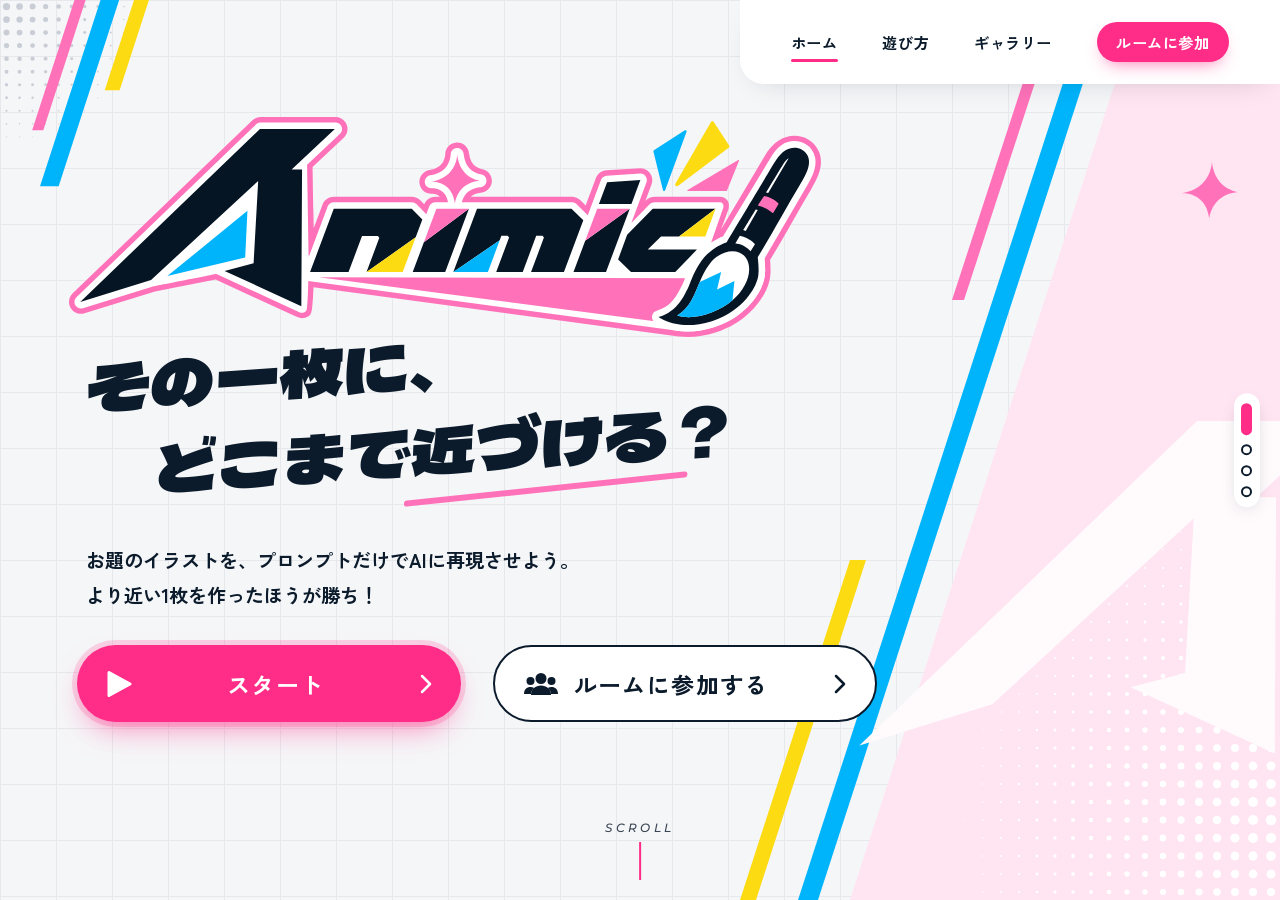
==== index.html @ dbb90fd3 "Update login and room copy" ====
<!doctype html>
<html lang="ja">
  <head>
    <meta charset="utf-8" />
    <meta name="viewport" content="width=device-width, initial-scale=1" />
    <link rel="icon" type="image/svg+xml" href="animic-favicon.svg" />
    <title>Animic</title>
    <link rel="preconnect" href="https://fonts.googleapis.com" />
    <link rel="preconnect" href="https://fonts.gstatic.com" crossorigin />
    <link
      rel="stylesheet"
      href="https://fonts.googleapis.com/css2?family=Dela+Gothic+One&family=Zen+Maru+Gothic:wght@500;700;900&family=Zen+Kaku+Gothic+New:wght@500;700&family=Montserrat:ital,wght@1,500&family=JetBrains+Mono:wght@700&display=swap"
    />
    <link rel="stylesheet" href="transition.css" />
    <style>
      :root {
        --ground: #f5f6f8;
        --grid: #e6e8ec;
        --ink: #0b1b2b;
        --muted: #3b4654;
        --pink: #ff2d87;
        --pink-soft: #ff72b9;
        --cyan: #00b4fc;
        --yellow: #fddb13;
        --display: "Dela Gothic One", "Zen Maru Gothic", "Hiragino Sans", sans-serif;
        --round: "Zen Maru Gothic", "Hiragino Maru Gothic ProN", "Yu Gothic", sans-serif;
        --body: "Zen Kaku Gothic New", "Hiragino Sans", "Yu Gothic", system-ui, sans-serif;
        --latin: "Montserrat", "Helvetica Neue", Arial, sans-serif;
        /* 「遊び方」の白い帯の斜めの高さ。ヒーローの背景の帯もここまで伸ばす */
        --slant: clamp(2.5rem, 7vw, 6rem);
      }

      * {
        box-sizing: border-box;
      }

      body {
        margin: 0;
        overflow-x: hidden;
        color: var(--ink);
        font-family: var(--body);
        background-color: var(--ground);
        background-image:
          linear-gradient(var(--grid) 1px, transparent 1px),
          linear-gradient(90deg, var(--grid) 1px, transparent 1px);
        background-size: 56px 56px;
      }

      /* ---------- nav ---------- */
      .nav {
        position: fixed;
        top: 0;
        right: 0;
        z-index: 10;
        display: flex;
        align-items: center;
        gap: clamp(1rem, 3.5vw, 3.5rem);
        padding: 1.4rem clamp(1.25rem, 4vw, 4.5rem);
        background: #fff;
        border-bottom-left-radius: 1.5rem;
        box-shadow: 0 10px 30px -18px rgb(11 27 43 / 0.25);
      }

      .nav a {
        position: relative;
        padding-block: 0.5rem;
        color: var(--ink);
        font-weight: 700;
        font-size: 0.95rem;
        letter-spacing: 0.04em;
        text-decoration: none;
        white-space: nowrap;
        transition: color 0.3s;
      }

      .nav a:not(.nav-cta):not([aria-current]):hover {
        color: var(--pink);
      }

      /* 表示中の画面を示す下線。画面の切り替えに合わせて横へ移動する */
      .nav-indicator {
        position: absolute;
        left: 0;
        top: 0;
        width: 0;
        height: 3px;
        border-radius: 3px;
        background: var(--pink);
        pointer-events: none;
        transition:
          left 0.5s cubic-bezier(0.65, 0, 0.35, 1),
          width 0.5s cubic-bezier(0.65, 0, 0.35, 1),
          top 0.5s cubic-bezier(0.65, 0, 0.35, 1),
          opacity 0.3s;
      }

      /* JavaScriptが動かない場合は、下線を各リンクに直接付ける（スクロール版は下線を動かす） */
      html:not(.is-paged):not(.is-scroll) .nav-indicator {
        display: none;
      }

      html:not(.is-paged):not(.is-scroll) .nav a[aria-current="page"]::after {
        content: "";
        position: absolute;
        inset: auto 0 0;
        height: 3px;
        border-radius: 3px;
        background: var(--pink);
      }

      /* 左上のロゴ: ホーム以外の画面で表示し、ナビの「ホーム」と同じくホームへ戻る */
      .corner-logo {
        position: fixed;
        z-index: 10;
        top: 1.1rem;
        left: clamp(1.25rem, 4vw, 3rem);
        display: block;
        opacity: 0;
        visibility: hidden;
        transform: translateY(-1rem) rotate(-4deg);
        transition:
          opacity 0.4s ease,
          transform 0.5s cubic-bezier(0.3, 1.6, 0.5, 1),
          visibility 0s linear 0.5s;
      }

      .corner-logo img {
        display: block;
        width: clamp(8rem, 12vw, 11rem);
        height: auto;
      }

      .corner-logo.is-shown {
        opacity: 1;
        visibility: visible;
        transform: none;
        transition:
          opacity 0.4s ease 0.1s,
          transform 0.5s cubic-bezier(0.3, 1.6, 0.5, 1) 0.1s;
      }

      .corner-logo:hover img {
        transform: rotate(-3deg) scale(1.04);
      }

      .corner-logo img {
        transition: transform 0.2s;
      }

      .corner-logo:focus-visible {
        outline: 3px solid var(--cyan);
        outline-offset: 4px;
        border-radius: 0.5rem;
      }

      /* ナビの中で目立たせる「ルームに参加」 */
      .nav .nav-cta {
        padding: 0.55rem 1.2rem;
        border-radius: 999px;
        background: var(--pink);
        color: #fff;
        box-shadow: 0 8px 18px -8px rgb(255 45 135 / 0.7);
        transition: transform 0.15s;
      }

      .nav .nav-cta:hover {
        transform: translateY(-2px);
      }

      /* 右端の現在位置 */
      .pager {
        position: fixed;
        z-index: 10;
        top: 50%;
        right: clamp(0.75rem, 1.6vw, 1.5rem);
        display: grid;
        gap: 0.6rem;
        margin: 0;
        padding: 0.6rem 0.45rem;
        list-style: none;
        border-radius: 999px;
        background: #fff;
        box-shadow: 0 6px 18px -8px rgb(11 27 43 / 0.35);
        translate: 0 -50%;
      }

      html:not(.is-paged):not(.is-scroll) .pager {
        display: none;
      }

      .pager button {
        display: block;
        width: 0.7rem;
        height: 0.7rem;
        padding: 0;
        border: 2px solid var(--ink);
        border-radius: 999px;
        background: #fff;
        cursor: pointer;
        transition:
          height 0.4s cubic-bezier(0.65, 0, 0.35, 1),
          background 0.3s,
          border-color 0.3s;
      }

      .pager button[aria-current="true"] {
        height: 2rem;
        border-color: var(--pink);
        background: var(--pink);
      }

      .pager button:focus-visible,
      .scroll-hint:focus-visible {
        outline: 3px solid var(--cyan);
        outline-offset: 3px;
      }

      /* ---------- hero ---------- */
      .hero {
        position: relative;
        min-height: 100vh;
        min-height: 100svh;
        padding: clamp(5.5rem, 13vh, 9rem) clamp(1.25rem, 6vw, 6.5rem) clamp(4rem, 10vh, 5.5rem);
        /* 背景の帯は下の「遊び方」の白い斜めの帯まで伸ばすため、横だけ切る */
        overflow-x: clip;
      }

      .copy {
        position: relative;
        z-index: 1;
        max-width: 60rem;
      }

      .logo-heading {
        margin: 0;
        line-height: 0;
      }

      .logo {
        display: block;
        /* 画面の高さに収まるよう、低い画面では小さくする */
        width: min(100%, 47rem, 90vh);
        width: min(100%, 47rem, 90svh);
        height: auto;
        margin-left: -0.5rem;
      }

      .title {
        margin: 0.4rem 0 0 clamp(0rem, 1vw, 0.5rem);
        font-family: var(--display);
        font-weight: 400;
        font-size: clamp(1.9rem, min(5vw, 7.5vh), 4rem);
        line-height: 1.35;
        letter-spacing: 0.01em;
        transform: rotate(-4deg) skewX(-6deg);
        transform-origin: left center;
      }

      .title span {
        display: block;
      }

      .title span + span {
        padding-left: 1.1em;
      }

      .title em {
        position: relative;
        font-style: normal;
        white-space: nowrap;
      }

      .title em::after {
        content: "";
        position: absolute;
        left: -0.1em;
        right: -0.3em;
        bottom: -0.08em;
        height: 0.09em;
        border-radius: 1em;
        background: var(--pink-soft);
        transform: rotate(-2deg);
      }

      .lead {
        max-width: 30em;
        margin: clamp(1rem, 3vh, 1.8rem) 0 0 0.6rem;
        font-size: clamp(1rem, 1.5vw, 1.2rem);
        font-weight: 700;
        line-height: 1.85;
        color: var(--ink);
      }

      /* 文節の途中で折り返さない */
      .lead span {
        display: inline-block;
      }

      .actions {
        display: flex;
        flex-wrap: wrap;
        gap: clamp(1rem, 2.5vw, 2rem);
        margin: clamp(1.2rem, 3.5vh, 2.2rem) 0 0;
      }

      .btn {
        display: inline-flex;
        align-items: center;
        gap: 1rem;
        min-width: min(100%, 24rem);
        padding: 1.2rem 1.8rem;
        border-radius: 999px;
        font-family: var(--body);
        font-size: clamp(1.1rem, 1.8vw, 1.45rem);
        font-weight: 700;
        letter-spacing: 0.06em;
        cursor: pointer;
        transition: transform 0.15s;
      }

      .btn .label {
        flex: 1;
        text-align: left;
      }

      .btn svg {
        flex: none;
      }

      .btn-start {
        border: 0;
        color: #fff;
        background: var(--pink);
        box-shadow:
          0 0 0 5px rgb(255 45 135 / 0.18),
          0 14px 30px -10px rgb(255 45 135 / 0.6);
      }

      .btn-start .label {
        text-align: center;
      }

      .btn-lobby {
        border: 2.5px solid var(--ink);
        color: var(--ink);
        background: #fff;
      }

      .btn:hover {
        transform: translateY(-2px);
      }

      .btn:active {
        transform: translateY(1px);
      }

      .btn:focus-visible,
      .nav a:focus-visible {
        outline: 3px solid var(--cyan);
        outline-offset: 4px;
      }

      .deco {
        position: absolute;
        inset: 0 0 calc(-1 * var(--slant));
        width: 100%;
        height: calc(100% + var(--slant));
        pointer-events: none;
      }

      html.is-paged .hero .deco {
        inset: 0;
        height: 100%;
      }

      .deco-corner {
        position: absolute;
        top: 0;
        left: 0;
        width: clamp(8rem, 16vw, 15rem);
        height: auto;
        pointer-events: none;
      }


      [hidden] {
        display: none !important;
      }

      /* ---------- 画面の切り替え ----------
         ホイール・スワイプ・キーで1画面ずつ切り替え、ページ自体はスクロールしない。
         JavaScriptが動く場合だけ html に is-paged を付ける */
      html.is-paged,
      html.is-paged body {
        height: 100%;
        overflow: hidden;
        overscroll-behavior: none;
      }

      html.is-paged .screen {
        position: fixed;
        inset: 0;
        overflow-x: hidden;
        overflow-y: auto;
        visibility: hidden;
        opacity: 0;
        transition:
          opacity 0.6s ease,
          visibility 0s linear 0.6s;
      }

      html.is-paged .screen.is-active {
        z-index: 1;
        visibility: visible;
        opacity: 1;
        transition: opacity 0.6s ease;
      }

      /* 画面の中身は、進む方向から順に入ってくる */
      html:is(.is-paged, .is-scroll) .screen [data-reveal] {
        opacity: 0;
        transform: translateY(var(--from, 2rem));
      }

      html.is-paged.is-back .screen [data-reveal] {
        --from: -2rem;
      }

      html:is(.is-paged, .is-scroll) .screen.is-active [data-reveal] {
        opacity: 1;
        transform: none;
        transition:
          opacity 0.5s ease,
          transform 0.7s cubic-bezier(0.2, 0.9, 0.3, 1);
        transition-delay: calc(0.15s + var(--r, 0) * 0.08s);
      }

      .screen {
        position: relative;
        min-height: 100vh;
        min-height: 100svh;
      }

      /* スクロールロックなし版（index.html?scroll）: 全セクションを縦に並べて普通にスクロールする。
         ホーム以外は中身の高さに合わせ、遊び方はカルーセルのまま使う */
      html.is-scroll {
        scroll-behavior: smooth;
      }

      html.is-scroll .screen:not(.hero) {
        min-height: auto;
      }

      html.is-scroll .screen:not(.hero, .how) {
        padding-top: clamp(5rem, 10vh, 7rem);
      }

      html.is-scroll .steps {
        height: min(30rem, 62vh);
      }

      @media (max-width: 900px) {
        html.is-scroll .steps {
          height: min(27rem, 60svh);
        }
      }

      /* 画面の下に出す「スクロールで次へ」 */
      .scroll-hint {
        position: absolute;
        z-index: 1;
        left: 50%;
        bottom: 1.25rem;
        display: grid;
        justify-items: center;
        gap: 0.4rem;
        margin: 0;
        padding: 0;
        border: 0;
        background: none;
        font-family: var(--latin);
        font-style: italic;
        font-weight: 500;
        font-size: 0.72rem;
        letter-spacing: 0.3em;
        color: var(--muted);
        cursor: pointer;
        translate: -50% 0;
      }

      .scroll-hint::after {
        content: "";
        width: 2px;
        height: 2.4rem;
        background: linear-gradient(var(--pink) 50%, #dfe2e7 50%) 0 0 / 100% 200%;
        animation: hint-line 1.6s ease-in-out infinite;
      }

      html:not(.is-paged):not(.is-scroll) .scroll-hint {
        display: none;
      }

      @keyframes hint-line {
        from {
          background-position: 0 100%;
        }
        to {
          background-position: 0 -100%;
        }
      }

      .section-head {
        display: grid;
        gap: 0.4rem;
      }

      .section-head .eyebrow {
        margin: 0;
        font-family: var(--latin);
        font-style: italic;
        font-weight: 500;
        font-size: 0.8rem;
        letter-spacing: 0.28em;
        color: var(--pink);
      }

      .section-head h2 {
        margin: 0;
        font-family: var(--display);
        font-weight: 400;
        font-size: clamp(2rem, 4.2vw, 3rem);
        line-height: 1.3;
      }

      .section-head p {
        margin: 0.3rem 0 0;
        color: var(--muted);
        font-size: clamp(0.92rem, 1.3vw, 1.05rem);
        line-height: 1.8;
      }

      /* ---------- 遊び方 ----------
         中央のカードを大きく見せ、前後のカードを左右に少しのぞかせる。
         カードは左右のボタン・ドット・左右キー・横スワイプで切り替える */
      .how {
        --card-w: min(58rem, 62vw);
        isolation: isolate;
        display: grid;
        grid-template-rows: auto minmax(0, 1fr);
        gap: clamp(1rem, 3vh, 2rem);
        padding: clamp(6.5rem, 15vh, 8.5rem) 0 clamp(2.5rem, 7vh, 4.5rem);
        overflow: hidden;
      }

      /* 斜めに切った白い帯 */
      .how::before {
        content: "";
        position: absolute;
        inset: 0;
        z-index: -1;
        background: #fff;
        clip-path: polygon(0 var(--slant), 100% 0, 100% calc(100% - var(--slant)), 0 100%);
      }

      .how .section-head {
        padding-inline: clamp(1.25rem, 6vw, 6.5rem);
      }

      .carousel {
        position: relative;
        display: grid;
        grid-template-rows: minmax(0, 1fr) auto;
        justify-items: center;
        gap: clamp(1rem, 3vh, 1.75rem);
        min-height: 0;
      }

      .steps {
        position: relative;
        width: var(--card-w);
        height: 100%;
        max-height: 30rem;
        min-height: 16rem;
        margin: 0;
        padding: 0;
        list-style: none;
      }

      /* 位置（--o）・大きさ（--s）・不透明度（--a）はスクリプトで決める */
      .step {
        position: absolute;
        inset: 0;
        display: grid;
        grid-template-columns: minmax(0, 1.15fr) minmax(0, 0.85fr);
        overflow: hidden;
        background: #fff;
        border: 2.5px solid var(--ink);
        border-radius: 2rem;
        box-shadow: 0 8px 0 var(--ink);
        opacity: var(--a, 1);
        transform: translateX(calc(var(--o, 0) * (100% + clamp(1.5rem, 4vw, 3.5rem)))) scale(var(--s, 1));
        transition:
          transform 0.7s cubic-bezier(0.2, 0.9, 0.3, 1),
          opacity 0.5s ease;
      }

      .step:not(.is-active) {
        cursor: pointer;
      }

      .step-body {
        display: grid;
        align-content: center;
        gap: clamp(0.5rem, 1.8vh, 1rem);
        padding: clamp(1.5rem, 4vw, 3.25rem);
      }

      .step-num {
        font-family: var(--display);
        font-size: clamp(3rem, min(8vw, 11vh), 6rem);
        line-height: 0.9;
        color: var(--pink);
      }

      .step-num small {
        margin-left: 0.4rem;
        font-size: 0.3em;
        color: #9aa3ae;
      }

      .step h3 {
        margin: 0;
        font-family: var(--round);
        font-weight: 900;
        font-size: clamp(1.5rem, min(3.2vw, 5vh), 2.5rem);
        line-height: 1.3;
      }

      .step p {
        max-width: 30em;
        margin: 0;
        color: var(--muted);
        font-size: clamp(0.92rem, 1.25vw, 1.08rem);
        line-height: 1.85;
      }

      .step-visual {
        position: relative;
        display: grid;
        place-items: center;
        border-left: 2.5px solid var(--ink);
        background:
          repeating-linear-gradient(-18deg, transparent 0 22px, rgb(255 255 255 / 0.55) 22px 26px),
          var(--tint);
        color: var(--ink);
      }

      .step-visual svg {
        width: clamp(4.5rem, min(12vw, 16vh), 9rem);
        height: auto;
        padding: clamp(1.1rem, 2.6vw, 2rem);
        border: 2.5px solid var(--ink);
        border-radius: 2rem;
        background: #fff;
        box-shadow: 0 8px 0 var(--ink);
        rotate: -6deg;
        box-sizing: content-box;
      }

      /* 左右のボタンとドット */
      .carousel-controls {
        display: flex;
        align-items: center;
        gap: 1.25rem;
      }

      .carousel-arrow {
        display: grid;
        place-items: center;
        width: 3.2rem;
        height: 3.2rem;
        padding: 0;
        border: 2.5px solid var(--ink);
        border-radius: 50%;
        background: #fff;
        color: var(--ink);
        box-shadow: 0 5px 0 var(--ink);
        cursor: pointer;
        transition:
          transform 0.15s,
          box-shadow 0.15s,
          background 0.2s,
          color 0.2s;
      }

      .carousel-arrow:hover {
        background: var(--pink);
        color: #fff;
      }

      .carousel-arrow:active {
        transform: translateY(4px);
        box-shadow: 0 1px 0 var(--ink);
      }

      .carousel-dots {
        display: flex;
        gap: 0.6rem;
        margin: 0;
        padding: 0;
        list-style: none;
      }

      .carousel-dots button {
        display: block;
        width: 0.75rem;
        height: 0.75rem;
        padding: 0;
        border: 2px solid var(--ink);
        border-radius: 999px;
        background: #fff;
        cursor: pointer;
        transition:
          width 0.4s cubic-bezier(0.65, 0, 0.35, 1),
          background 0.3s,
          border-color 0.3s;
      }

      .carousel-dots button[aria-current="true"] {
        width: 2rem;
        border-color: var(--pink);
        background: var(--pink);
      }

      .carousel-arrow:focus-visible,
      .carousel-dots button:focus-visible {
        outline: 3px solid var(--cyan);
        outline-offset: 3px;
      }

      /* 広い画面では、矢印を中央のカードの左右に置く */
      @media (min-width: 901px) {
        .carousel-arrow {
          position: absolute;
          z-index: 2;
          top: calc((100% - 3.2rem - clamp(1rem, 3vh, 1.75rem)) / 2);
          translate: 0 -50%;
        }
        .carousel-arrow.prev {
          left: calc(50% - var(--card-w) / 2 - 1.6rem);
        }
        .carousel-arrow.next {
          right: calc(50% - var(--card-w) / 2 - 1.6rem);
        }
        .carousel-controls {
          min-height: 3.2rem;
        }
      }

      /* JavaScriptが動かない場合は全ステップを縦に並べる */
      html:not(.is-paged):not(.is-scroll) .steps {
        display: grid;
        gap: 1.5rem;
        height: auto;
        max-height: none;
      }

      html:not(.is-paged):not(.is-scroll) .step {
        position: relative;
        min-height: 18rem;
      }

      html:not(.is-paged):not(.is-scroll) .carousel-controls {
        display: none;
      }

      /* ---------- スコア ---------- */
      .score-screen {
        display: grid;
        align-content: center;
        gap: clamp(1.75rem, 5vh, 3rem);
        padding: clamp(7rem, 16vh, 9rem) clamp(2.5rem, 6vw, 6.5rem) clamp(3rem, 8vh, 5rem);
      }

      .score-cards {
        display: grid;
        grid-template-columns: repeat(3, minmax(0, 1fr));
        gap: clamp(1rem, 2.5vw, 2rem);
        margin: 0;
        padding: 0;
        list-style: none;
      }

      .score-card {
        position: relative;
        display: grid;
        align-content: start;
        gap: 0.8rem;
        padding: clamp(1.4rem, 3vw, 2.25rem);
        overflow: hidden;
        background: #fff;
        border: 2.5px solid var(--ink);
        border-radius: 1.75rem;
        box-shadow: 0 8px 0 var(--ink);
      }

      /* 上端の色帯 */
      .score-card::before {
        content: "";
        position: absolute;
        inset: 0 0 auto;
        height: 0.65rem;
        background: var(--tint-strong);
      }

      .score-card .icon {
        display: grid;
        place-items: center;
        width: 3.6rem;
        height: 3.6rem;
        margin-top: 0.5rem;
        border-radius: 1rem;
        background: var(--tint);
        color: var(--ink);
      }

      .score-card h3 {
        margin: 0;
        font-family: var(--round);
        font-weight: 900;
        font-size: clamp(1.3rem, 2.2vw, 1.7rem);
      }

      .score-card p {
        margin: 0;
        color: var(--muted);
        font-size: clamp(0.92rem, 1.2vw, 1rem);
        line-height: 1.8;
      }

      .score-total {
        display: flex;
        flex-wrap: wrap;
        align-items: center;
        justify-content: center;
        gap: 0.5rem 0.9rem;
        margin: 0;
        font-weight: 700;
        font-size: clamp(0.95rem, 1.4vw, 1.1rem);
      }

      .score-total b {
        padding: 0.3rem 0.9rem;
        border-radius: 999px;
        background: var(--ink);
        color: #fff;
      }

      /* ---------- ギャラリー ---------- */
      .gallery {
        display: grid;
        grid-template-rows: 1fr auto;
      }

      .gallery-body {
        display: grid;
        align-content: center;
        gap: clamp(1.5rem, 4vh, 2.5rem);
        padding: clamp(7rem, 16vh, 9rem) clamp(2.5rem, 6vw, 6.5rem) clamp(2rem, 5vh, 3rem);
      }

      .gallery-grid {
        display: grid;
        grid-template-columns: repeat(3, minmax(0, 1fr));
        gap: clamp(1rem, 2.5vw, 2rem);
        margin: 0;
        padding: 0;
        list-style: none;
      }

      .match {
        display: grid;
        gap: 0.9rem;
        padding: 1rem;
        background: #fff;
        border: 2.5px solid var(--ink);
        border-radius: 1.5rem;
        box-shadow: 0 8px 0 var(--ink);
      }

      .match-images {
        display: grid;
        grid-template-columns: 1fr 1fr;
        gap: 0.5rem;
      }

      /* 画像はモックのため、色と模様で代用する */
      .shot {
        position: relative;
        display: grid;
        place-items: center;
        aspect-ratio: 1;
        margin: 0;
        border-radius: 0.9rem;
        background:
          repeating-linear-gradient(-18deg, transparent 0 16px, rgb(255 255 255 / 0.5) 16px 19px),
          var(--tint);
        color: rgb(11 27 43 / 0.35);
      }

      .shot figcaption {
        position: absolute;
        top: 0.5rem;
        left: 0.5rem;
        padding: 0.15rem 0.55rem;
        border-radius: 999px;
        background: #fff;
        font-size: 0.72rem;
        font-weight: 700;
        color: var(--ink);
      }

      .match-meta {
        display: grid;
        gap: 0.45rem;
        padding-inline: 0.25rem;
        font-size: 0.85rem;
      }

      .match-meta .row {
        display: flex;
        align-items: center;
        justify-content: space-between;
        gap: 0.5rem;
      }

      .level {
        padding: 0.1rem 0.55rem;
        border-radius: 0.4rem;
        font-size: 0.72rem;
        font-weight: 700;
        background: var(--ground);
      }

      .players {
        font-weight: 700;
      }

      .meter {
        height: 0.5rem;
        border-radius: 99px;
        background: var(--ground);
        overflow: hidden;
      }

      .meter span {
        display: block;
        height: 100%;
        border-radius: inherit;
        background: linear-gradient(90deg, var(--cyan), var(--pink));
      }

      .gallery-note {
        margin: 0;
        text-align: center;
        font-size: 0.78rem;
        color: #9aa3ae;
      }

      /* 高さの低い画面では、ギャラリーとフッターの余白を詰めて1画面に収める */
      @media (min-width: 901px) and (max-height: 800px) {
        .gallery-body {
          gap: 1.1rem;
          padding-top: 5.5rem;
          padding-bottom: 1rem;
        }
        .gallery .footer {
          padding-block: 1rem;
        }
      }

      /* ---------- footer ---------- */
      .copyright {
        width: 100%;
        text-align: center;
        font-size: 0.75rem;
        color: #9aa3ae;
      }

      .footer {
        display: flex;
        flex-wrap: wrap;
        align-items: center;
        justify-content: space-between;
        gap: 1rem 2rem;
        padding: 2rem clamp(1.25rem, 6vw, 6.5rem) 2.5rem;
        border-top: 1px solid #dfe2e7;
        background: rgb(255 255 255 / 0.7);
      }

      .footer img {
        display: block;
        width: 7.5rem;
        height: auto;
      }

      .legal {
        display: flex;
        flex-wrap: wrap;
        gap: 0.5rem 1.5rem;
        font-size: 0.85rem;
      }

      .legal a {
        color: var(--muted);
      }

      /* ロビー参加ダイアログ */
      .dialog {
        width: min(100% - 32px, 25rem);
        padding: 0;
        border: 0;
        border-radius: 1.75rem;
        background: #fff;
        color: var(--ink);
      }

      .dialog::backdrop {
        background: rgb(11 27 43 / 0.45);
        backdrop-filter: blur(3px);
      }

      .dialog form {
        display: grid;
        gap: 1rem;
        padding: clamp(1.5rem, 5vw, 2.25rem);
      }

      .dialog h2 {
        margin: 0;
        text-align: center;
        font-family: var(--round);
        font-weight: 900;
        font-size: 1.5rem;
      }

      .dialog .sub {
        margin: -0.5rem 0 0;
        text-align: center;
        color: var(--muted);
        font-size: 0.88rem;
      }

      /* ルームコード: 8マスに1文字ずつ表示する。
         実際の入力は1つの input で受け、貼り付け・読み上げ・IMEに対応する */
      .code-boxes {
        position: relative;
      }

      .code-field {
        position: absolute;
        inset: 0;
        z-index: 1;
        width: 100%;
        height: 100%;
        padding: 0;
        border: 0;
        background: transparent;
        color: transparent;
        caret-color: transparent;
        font-size: 16px; /* iOSで入力時に拡大されないように */
        opacity: 0.01;
        cursor: text;
      }

      .code-cells {
        display: grid;
        grid-template-columns: repeat(8, minmax(0, 1fr));
        gap: clamp(0.25rem, 1.2vw, 0.4rem);
      }

      .code-cells span {
        position: relative;
        display: grid;
        place-items: center;
        aspect-ratio: 3 / 4;
        border: 2px solid #dfe2e7;
        border-radius: 0.6rem;
        background: #fff;
        font-family: "JetBrains Mono", ui-monospace, Menlo, monospace;
        font-size: clamp(1.1rem, 5vw, 1.5rem);
        font-weight: 700;
        line-height: 1;
        color: var(--ink);
        transition:
          border-color 0.15s,
          background 0.15s;
      }

      /* 空のマスは小さな点で示す */
      .code-cells span:empty::before {
        content: "";
        width: 0.35rem;
        height: 0.35rem;
        border-radius: 50%;
        background: #d3d7dd;
      }

      .code-cells span.is-filled {
        border-color: var(--ink);
        background: #fff0f7;
      }

      /* 次に入力するマス */
      .code-boxes.is-focused .code-cells span.is-active {
        border-color: var(--pink);
        box-shadow: 0 0 0 3px rgb(255 45 135 / 0.18);
      }

      .code-boxes.is-focused .code-cells span.is-active:empty::before {
        width: 2px;
        height: 45%;
        border-radius: 1px;
        background: var(--pink);
        animation: caret 1s steps(1) infinite;
      }

      .code-cells span.is-bad {
        border-color: #d4145a;
        background: #ffe4ee;
        color: #d4145a;
      }

      .code-boxes.is-complete .code-cells span {
        border-color: var(--pink);
      }

      @keyframes caret {
        50% {
          opacity: 0;
        }
      }

      .code-field:focus-visible {
        outline: none;
      }

      .code-msg {
        margin: -0.4rem 0 0;
        min-height: 1.4em;
        text-align: center;
        font-size: 0.8rem;
        color: var(--muted);
      }

      .code-msg.is-error {
        color: #d4145a;
        font-weight: 700;
      }

      .dialog-actions {
        display: grid;
        grid-template-columns: 1fr 1.5fr;
        gap: 0.75rem;
      }

      .dialog-actions button {
        padding: 0.9rem 1rem;
        border: 2px solid var(--ink);
        border-radius: 999px;
        font-family: var(--body);
        font-size: 1rem;
        font-weight: 700;
        color: var(--ink);
        background: #fff;
        cursor: pointer;
      }

      .dialog-actions .primary {
        border-color: var(--pink);
        color: #fff;
        background: var(--pink);
      }

      .dialog-actions .primary:disabled {
        opacity: 0.45;
        cursor: default;
      }

      @media (max-width: 900px) {
        /* 横幅いっぱいのナビに隠れて中途半端に見えるため出さない */
        .deco-corner {
          display: none;
        }
        /* 縦長の画面では帯が文字に重なるため、下側だけに見せる */
        .deco {
          -webkit-mask-image: linear-gradient(to bottom, transparent 55%, #000 85%);
          mask-image: linear-gradient(to bottom, transparent 55%, #000 85%);
        }
        .nav {
          left: 0;
          justify-content: center;
          border-radius: 0 0 1.25rem 1.25rem;
          overflow-x: auto;
        }
        .pager,
        .corner-logo {
          display: none;
        }
        .how {
          --card-w: 84vw;
          padding-top: 5.5rem;
        }
        .how .section-head p {
          display: none;
        }
        /* カードの下にすぐ操作ボタンを置く */
        .carousel {
          grid-template-rows: auto auto;
          align-content: start;
        }
        .steps {
          height: min(27rem, 60vh);
          height: min(27rem, 60svh);
        }
        .step {
          grid-template-columns: minmax(0, 1fr);
          grid-template-rows: minmax(4.5rem, 0.7fr) auto;
        }
        .step-visual {
          order: -1;
          border-left: 0;
          border-bottom: 2.5px solid var(--ink);
        }
        .step-visual svg {
          width: clamp(2.8rem, 14vw, 4.5rem);
          padding: 0.9rem;
          border-radius: 1.4rem;
          box-shadow: 0 5px 0 var(--ink);
        }
        .step-body {
          align-content: start;
          padding: 1.25rem 1.4rem 1.5rem;
        }
        .step-num {
          font-size: 2.6rem;
        }
        .score-screen {
          gap: 1.25rem;
          padding-top: 5.5rem;
        }
        .score-cards {
          grid-template-columns: minmax(0, 1fr);
          gap: 0.9rem;
        }
        .score-card {
          grid-template-columns: auto 1fr;
          column-gap: 1rem;
          row-gap: 0.2rem;
          padding: 1.1rem 1.2rem 1.2rem;
        }
        .score-card p {
          font-size: 0.85rem;
          line-height: 1.65;
        }
        .score-card .icon {
          grid-row: span 2;
          width: 3rem;
          height: 3rem;
        }
        .score-card h3 {
          align-self: end;
        }
        /* ギャラリーは横にスワイプして見る */
        .gallery-grid {
          grid-template-columns: none;
          grid-auto-flow: column;
          grid-auto-columns: min(80%, 20rem);
          overflow-x: auto;
          scroll-snap-type: x mandatory;
          margin-inline: calc(-1 * clamp(1.25rem, 6vw, 6.5rem));
          padding: 0 clamp(1.25rem, 6vw, 6.5rem) 1rem;
        }
        .match {
          scroll-snap-align: center;
        }
      }

      @media (max-width: 560px) {
        .btn {
          width: 100%;
          min-width: 0;
        }
        .nav {
          gap: 1.4rem;
          padding: 0.7rem 16px;
        }
        .nav a {
          font-size: 0.85rem;
        }
        .hero {
          padding-top: 4.5rem;
        }
        .title {
          font-size: clamp(1.75rem, 8.4vw, 2.3rem);
        }
        .lead {
          margin-left: 0.2rem;
          font-size: 0.95rem;
        }
      }

      @media (prefers-reduced-motion: reduce) {
        html.is-scroll {
          scroll-behavior: auto;
        }
        html.is-paged .screen,
        html.is-paged .screen.is-active,
        html:is(.is-paged, .is-scroll) .screen [data-reveal],
        html:is(.is-paged, .is-scroll) .screen.is-active [data-reveal],
        .step,
        .carousel-dots button,
        .nav-indicator,
        .corner-logo,
        .pager button {
          transition: none !important;
        }
        .scroll-hint::after,
        .code-boxes.is-focused .code-cells span.is-active:empty::before {
          animation: none;
        }
        .code-cells span {
          transition: none;
        }
        .btn {
          transition: none;
        }
      }
    </style>
  </head>
  <body>
    <nav class="nav" id="nav" aria-label="メインメニュー">
      <a href="#top" data-nav="top" aria-current="page">ホーム</a>
      <a href="#how" data-nav="how">遊び方</a>
      <a href="#gallery" data-nav="gallery">ギャラリー</a>
      <a class="nav-cta" href="#join" id="nav-join">ルームに参加</a>
      <span class="nav-indicator" id="nav-indicator" aria-hidden="true"></span>
    </nav>

    <a class="corner-logo" id="corner-logo" href="#top"><img src="animic-logo.svg" alt="Animic ホームへ" width="2078" height="607" /></a>

    <ol class="pager" id="pager" aria-label="画面"></ol>

    <main>
    <section class="screen hero" id="top" data-nav="top" aria-label="ホーム">
      <!-- 右側: 画面遷移の帯と同じ角度（約18°）の帯と、ロゴのきらめき -->
      <svg class="deco" viewBox="0 0 1600 900" preserveAspectRatio="xMaxYMid slice" aria-hidden="true">
        <defs>
          <path id="sparkle" d="M1003.1 190.8s58-4.6 65.1 61.2c0 0 4.1-58.3 68.9-64 0 0-55.4-5.5-62.7-72.2 0 0 .9 62.6-71.3 75Z" />
        </defs>
        <!-- 帯 -->
        <path d="M1170 900 L1462 0 H1600 V900 Z" fill="#ffe4f1" />
        <path d="M1118 900 L1410 0 H1430 L1138 900 Z" fill="#00b4fc" />
        <path d="M1272 300 L1370 0 H1382 L1284 300 Z" fill="#ff72b9" />
        <path d="M1060 900 L1170 560 H1186 L1076 900 Z" fill="#fddb13" />
        <!-- 帯の中の模様 -->
        <!-- 右下の角に近いほど大きくなる網点 -->
        <g fill="#fff">
          <circle cx="1519" cy="514" r="0.5" /><circle cx="1537" cy="514" r="0.6" /><circle cx="1555" cy="514" r="0.6" /><circle cx="1573" cy="514" r="0.6" /><circle cx="1591" cy="514" r="0.7" /><circle cx="1465" cy="532" r="0.5" /><circle cx="1483" cy="532" r="0.6" /><circle cx="1501" cy="532" r="0.7" /><circle cx="1519" cy="532" r="0.7" /><circle cx="1537" cy="532" r="0.8" /><circle cx="1555" cy="532" r="0.8" /><circle cx="1573" cy="532" r="0.9" /><circle cx="1591" cy="532" r="0.9" /><circle cx="1429" cy="550" r="0.5" /><circle cx="1447" cy="550" r="0.6" /><circle cx="1465" cy="550" r="0.7" /><circle cx="1483" cy="550" r="0.8" /><circle cx="1501" cy="550" r="0.9" /><circle cx="1519" cy="550" r="0.9" /><circle cx="1537" cy="550" r="1.0" /><circle cx="1555" cy="550" r="1.0" /><circle cx="1573" cy="550" r="1.1" /><circle cx="1591" cy="550" r="1.1" /><circle cx="1411" cy="568" r="0.6" /><circle cx="1429" cy="568" r="0.7" /><circle cx="1447" cy="568" r="0.8" /><circle cx="1465" cy="568" r="0.9" /><circle cx="1483" cy="568" r="1.0" /><circle cx="1501" cy="568" r="1.1" /><circle cx="1519" cy="568" r="1.2" /><circle cx="1537" cy="568" r="1.2" /><circle cx="1555" cy="568" r="1.3" /><circle cx="1573" cy="568" r="1.3" /><circle cx="1591" cy="568" r="1.3" /><circle cx="1393" cy="586" r="0.6" /><circle cx="1411" cy="586" r="0.7" /><circle cx="1429" cy="586" r="0.8" /><circle cx="1447" cy="586" r="1.0" /><circle cx="1465" cy="586" r="1.1" /><circle cx="1483" cy="586" r="1.2" /><circle cx="1501" cy="586" r="1.3" /><circle cx="1519" cy="586" r="1.4" /><circle cx="1537" cy="586" r="1.5" /><circle cx="1555" cy="586" r="1.5" /><circle cx="1573" cy="586" r="1.6" /><circle cx="1591" cy="586" r="1.6" /><circle cx="1375" cy="604" r="0.6" /><circle cx="1393" cy="604" r="0.7" /><circle cx="1411" cy="604" r="0.9" /><circle cx="1429" cy="604" r="1.0" /><circle cx="1447" cy="604" r="1.2" /><circle cx="1465" cy="604" r="1.3" /><circle cx="1483" cy="604" r="1.4" /><circle cx="1501" cy="604" r="1.5" /><circle cx="1519" cy="604" r="1.6" /><circle cx="1537" cy="604" r="1.7" /><circle cx="1555" cy="604" r="1.8" /><circle cx="1573" cy="604" r="1.8" /><circle cx="1591" cy="604" r="1.8" /><circle cx="1357" cy="622" r="0.6" /><circle cx="1375" cy="622" r="0.7" /><circle cx="1393" cy="622" r="0.9" /><circle cx="1411" cy="622" r="1.0" /><circle cx="1429" cy="622" r="1.2" /><circle cx="1447" cy="622" r="1.4" /><circle cx="1465" cy="622" r="1.5" /><circle cx="1483" cy="622" r="1.6" /><circle cx="1501" cy="622" r="1.8" /><circle cx="1519" cy="622" r="1.9" /><circle cx="1537" cy="622" r="2.0" /><circle cx="1555" cy="622" r="2.0" /><circle cx="1573" cy="622" r="2.1" /><circle cx="1591" cy="622" r="2.1" /><circle cx="1339" cy="640" r="0.5" /><circle cx="1357" cy="640" r="0.7" /><circle cx="1375" cy="640" r="0.9" /><circle cx="1393" cy="640" r="1.0" /><circle cx="1411" cy="640" r="1.2" /><circle cx="1429" cy="640" r="1.4" /><circle cx="1447" cy="640" r="1.6" /><circle cx="1465" cy="640" r="1.7" /><circle cx="1483" cy="640" r="1.9" /><circle cx="1501" cy="640" r="2.0" /><circle cx="1519" cy="640" r="2.1" /><circle cx="1537" cy="640" r="2.2" /><circle cx="1555" cy="640" r="2.3" /><circle cx="1573" cy="640" r="2.4" /><circle cx="1591" cy="640" r="2.4" /><circle cx="1339" cy="658" r="0.6" /><circle cx="1357" cy="658" r="0.8" /><circle cx="1375" cy="658" r="1.0" /><circle cx="1393" cy="658" r="1.2" /><circle cx="1411" cy="658" r="1.4" /><circle cx="1429" cy="658" r="1.6" /><circle cx="1447" cy="658" r="1.7" /><circle cx="1465" cy="658" r="1.9" /><circle cx="1483" cy="658" r="2.1" /><circle cx="1501" cy="658" r="2.2" /><circle cx="1519" cy="658" r="2.4" /><circle cx="1537" cy="658" r="2.5" /><circle cx="1555" cy="658" r="2.6" /><circle cx="1573" cy="658" r="2.6" /><circle cx="1591" cy="658" r="2.7" /><circle cx="1321" cy="676" r="0.6" /><circle cx="1339" cy="676" r="0.7" /><circle cx="1357" cy="676" r="0.9" /><circle cx="1375" cy="676" r="1.1" /><circle cx="1393" cy="676" r="1.3" /><circle cx="1411" cy="676" r="1.5" /><circle cx="1429" cy="676" r="1.7" /><circle cx="1447" cy="676" r="1.9" /><circle cx="1465" cy="676" r="2.1" /><circle cx="1483" cy="676" r="2.3" /><circle cx="1501" cy="676" r="2.5" /><circle cx="1519" cy="676" r="2.6" /><circle cx="1537" cy="676" r="2.7" /><circle cx="1555" cy="676" r="2.8" /><circle cx="1573" cy="676" r="2.9" /><circle cx="1591" cy="676" r="3.0" /><circle cx="1321" cy="694" r="0.7" /><circle cx="1339" cy="694" r="0.8" /><circle cx="1357" cy="694" r="1.0" /><circle cx="1375" cy="694" r="1.3" /><circle cx="1393" cy="694" r="1.5" /><circle cx="1411" cy="694" r="1.7" /><circle cx="1429" cy="694" r="1.9" /><circle cx="1447" cy="694" r="2.1" /><circle cx="1465" cy="694" r="2.3" /><circle cx="1483" cy="694" r="2.5" /><circle cx="1501" cy="694" r="2.7" /><circle cx="1519" cy="694" r="2.9" /><circle cx="1537" cy="694" r="3.0" /><circle cx="1555" cy="694" r="3.1" /><circle cx="1573" cy="694" r="3.2" /><circle cx="1591" cy="694" r="3.3" /><circle cx="1303" cy="712" r="0.5" /><circle cx="1321" cy="712" r="0.7" /><circle cx="1339" cy="712" r="0.9" /><circle cx="1357" cy="712" r="1.2" /><circle cx="1375" cy="712" r="1.4" /><circle cx="1393" cy="712" r="1.6" /><circle cx="1411" cy="712" r="1.8" /><circle cx="1429" cy="712" r="2.0" /><circle cx="1447" cy="712" r="2.3" /><circle cx="1465" cy="712" r="2.5" /><circle cx="1483" cy="712" r="2.7" /><circle cx="1501" cy="712" r="2.9" /><circle cx="1519" cy="712" r="3.1" /><circle cx="1537" cy="712" r="3.3" /><circle cx="1555" cy="712" r="3.4" /><circle cx="1573" cy="712" r="3.5" /><circle cx="1591" cy="712" r="3.6" /><circle cx="1303" cy="730" r="0.6" /><circle cx="1321" cy="730" r="0.8" /><circle cx="1339" cy="730" r="1.0" /><circle cx="1357" cy="730" r="1.2" /><circle cx="1375" cy="730" r="1.5" /><circle cx="1393" cy="730" r="1.7" /><circle cx="1411" cy="730" r="1.9" /><circle cx="1429" cy="730" r="2.2" /><circle cx="1447" cy="730" r="2.4" /><circle cx="1465" cy="730" r="2.7" /><circle cx="1483" cy="730" r="2.9" /><circle cx="1501" cy="730" r="3.1" /><circle cx="1519" cy="730" r="3.3" /><circle cx="1537" cy="730" r="3.5" /><circle cx="1555" cy="730" r="3.7" /><circle cx="1573" cy="730" r="3.8" /><circle cx="1591" cy="730" r="3.9" /><circle cx="1303" cy="748" r="0.7" /><circle cx="1321" cy="748" r="0.9" /><circle cx="1339" cy="748" r="1.1" /><circle cx="1357" cy="748" r="1.3" /><circle cx="1375" cy="748" r="1.6" /><circle cx="1393" cy="748" r="1.8" /><circle cx="1411" cy="748" r="2.0" /><circle cx="1429" cy="748" r="2.3" /><circle cx="1447" cy="748" r="2.6" /><circle cx="1465" cy="748" r="2.8" /><circle cx="1483" cy="748" r="3.1" /><circle cx="1501" cy="748" r="3.3" /><circle cx="1519" cy="748" r="3.6" /><circle cx="1537" cy="748" r="3.8" /><circle cx="1555" cy="748" r="4.0" /><circle cx="1573" cy="748" r="4.1" /><circle cx="1591" cy="748" r="4.2" /><circle cx="1285" cy="766" r="0.5" /><circle cx="1303" cy="766" r="0.7" /><circle cx="1321" cy="766" r="0.9" /><circle cx="1339" cy="766" r="1.1" /><circle cx="1357" cy="766" r="1.4" /><circle cx="1375" cy="766" r="1.6" /><circle cx="1393" cy="766" r="1.9" /><circle cx="1411" cy="766" r="2.1" /><circle cx="1429" cy="766" r="2.4" /><circle cx="1447" cy="766" r="2.7" /><circle cx="1465" cy="766" r="2.9" /><circle cx="1483" cy="766" r="3.2" /><circle cx="1501" cy="766" r="3.5" /><circle cx="1519" cy="766" r="3.7" /><circle cx="1537" cy="766" r="4.0" /><circle cx="1555" cy="766" r="4.2" /><circle cx="1573" cy="766" r="4.4" /><circle cx="1591" cy="766" r="4.5" /><circle cx="1285" cy="784" r="0.5" /><circle cx="1303" cy="784" r="0.7" /><circle cx="1321" cy="784" r="1.0" /><circle cx="1339" cy="784" r="1.2" /><circle cx="1357" cy="784" r="1.4" /><circle cx="1375" cy="784" r="1.7" /><circle cx="1393" cy="784" r="1.9" /><circle cx="1411" cy="784" r="2.2" /><circle cx="1429" cy="784" r="2.5" /><circle cx="1447" cy="784" r="2.7" /><circle cx="1465" cy="784" r="3.0" /><circle cx="1483" cy="784" r="3.3" /><circle cx="1501" cy="784" r="3.6" /><circle cx="1519" cy="784" r="3.9" /><circle cx="1537" cy="784" r="4.2" /><circle cx="1555" cy="784" r="4.4" /><circle cx="1573" cy="784" r="4.7" /><circle cx="1591" cy="784" r="4.8" /><circle cx="1285" cy="802" r="0.5" /><circle cx="1303" cy="802" r="0.8" /><circle cx="1321" cy="802" r="1.0" /><circle cx="1339" cy="802" r="1.2" /><circle cx="1357" cy="802" r="1.5" /><circle cx="1375" cy="802" r="1.7" /><circle cx="1393" cy="802" r="2.0" /><circle cx="1411" cy="802" r="2.2" /><circle cx="1429" cy="802" r="2.5" /><circle cx="1447" cy="802" r="2.8" /><circle cx="1465" cy="802" r="3.1" /><circle cx="1483" cy="802" r="3.4" /><circle cx="1501" cy="802" r="3.7" /><circle cx="1519" cy="802" r="4.0" /><circle cx="1537" cy="802" r="4.3" /><circle cx="1555" cy="802" r="4.6" /><circle cx="1573" cy="802" r="4.9" /><circle cx="1591" cy="802" r="5.1" /><circle cx="1285" cy="820" r="0.6" /><circle cx="1303" cy="820" r="0.8" /><circle cx="1321" cy="820" r="1.0" /><circle cx="1339" cy="820" r="1.2" /><circle cx="1357" cy="820" r="1.5" /><circle cx="1375" cy="820" r="1.7" /><circle cx="1393" cy="820" r="2.0" /><circle cx="1411" cy="820" r="2.2" /><circle cx="1429" cy="820" r="2.5" /><circle cx="1447" cy="820" r="2.8" /><circle cx="1465" cy="820" r="3.1" /><circle cx="1483" cy="820" r="3.4" /><circle cx="1501" cy="820" r="3.7" /><circle cx="1519" cy="820" r="4.0" /><circle cx="1537" cy="820" r="4.3" /><circle cx="1555" cy="820" r="4.7" /><circle cx="1573" cy="820" r="5.0" /><circle cx="1591" cy="820" r="5.3" /><circle cx="1285" cy="838" r="0.5" /><circle cx="1303" cy="838" r="0.8" /><circle cx="1321" cy="838" r="1.0" /><circle cx="1339" cy="838" r="1.2" /><circle cx="1357" cy="838" r="1.5" /><circle cx="1375" cy="838" r="1.7" /><circle cx="1393" cy="838" r="2.0" /><circle cx="1411" cy="838" r="2.2" /><circle cx="1429" cy="838" r="2.5" /><circle cx="1447" cy="838" r="2.8" /><circle cx="1465" cy="838" r="3.1" /><circle cx="1483" cy="838" r="3.4" /><circle cx="1501" cy="838" r="3.7" /><circle cx="1519" cy="838" r="4.0" /><circle cx="1537" cy="838" r="4.3" /><circle cx="1555" cy="838" r="4.6" /><circle cx="1573" cy="838" r="4.9" /><circle cx="1591" cy="838" r="5.1" /><circle cx="1285" cy="856" r="0.5" /><circle cx="1303" cy="856" r="0.7" /><circle cx="1321" cy="856" r="1.0" /><circle cx="1339" cy="856" r="1.2" /><circle cx="1357" cy="856" r="1.4" /><circle cx="1375" cy="856" r="1.7" /><circle cx="1393" cy="856" r="1.9" /><circle cx="1411" cy="856" r="2.2" /><circle cx="1429" cy="856" r="2.5" /><circle cx="1447" cy="856" r="2.7" /><circle cx="1465" cy="856" r="3.0" /><circle cx="1483" cy="856" r="3.3" /><circle cx="1501" cy="856" r="3.6" /><circle cx="1519" cy="856" r="3.9" /><circle cx="1537" cy="856" r="4.2" /><circle cx="1555" cy="856" r="4.4" /><circle cx="1573" cy="856" r="4.7" /><circle cx="1591" cy="856" r="4.8" /><circle cx="1285" cy="874" r="0.5" /><circle cx="1303" cy="874" r="0.7" /><circle cx="1321" cy="874" r="0.9" /><circle cx="1339" cy="874" r="1.1" /><circle cx="1357" cy="874" r="1.4" /><circle cx="1375" cy="874" r="1.6" /><circle cx="1393" cy="874" r="1.9" /><circle cx="1411" cy="874" r="2.1" /><circle cx="1429" cy="874" r="2.4" /><circle cx="1447" cy="874" r="2.7" /><circle cx="1465" cy="874" r="2.9" /><circle cx="1483" cy="874" r="3.2" /><circle cx="1501" cy="874" r="3.5" /><circle cx="1519" cy="874" r="3.7" /><circle cx="1537" cy="874" r="4.0" /><circle cx="1555" cy="874" r="4.2" /><circle cx="1573" cy="874" r="4.4" /><circle cx="1591" cy="874" r="4.5" /><circle cx="1303" cy="892" r="0.7" /><circle cx="1321" cy="892" r="0.9" /><circle cx="1339" cy="892" r="1.1" /><circle cx="1357" cy="892" r="1.3" /><circle cx="1375" cy="892" r="1.6" /><circle cx="1393" cy="892" r="1.8" /><circle cx="1411" cy="892" r="2.0" /><circle cx="1429" cy="892" r="2.3" /><circle cx="1447" cy="892" r="2.6" /><circle cx="1465" cy="892" r="2.8" /><circle cx="1483" cy="892" r="3.1" /><circle cx="1501" cy="892" r="3.3" /><circle cx="1519" cy="892" r="3.6" /><circle cx="1537" cy="892" r="3.8" /><circle cx="1555" cy="892" r="4.0" /><circle cx="1573" cy="892" r="4.1" /><circle cx="1591" cy="892" r="4.2" />
        </g>
        <!-- 下のドットが透けないよう不透明にする（色は半透明の白を帯に重ねたときと同じ） -->
        <g transform="translate(1062 233) scale(0.78)" fill="#fffbfd">
          <polygon points="583.4 241 150.5 657.1 321 604.3 579.1 366.1 568 564 498.2 582.5 683 667.4 684.7 338.8 659.7 338.8 763.7 241" />
        </g>
        <!-- きらめき -->
        <use href="#sparkle" fill="#ff72b9" transform="translate(1530 190) scale(0.42) translate(-1070 -183)" />
              </svg>
      <!-- 左上: 右側の帯と同じ角度・同じ3色の平行線 -->
      <svg class="deco-corner" viewBox="0 0 220 240" aria-hidden="true">
        <!-- 左上の角に近いほど大きくなる網点 -->
        <g fill="#c9ced6">
          <circle cx="7" cy="7" r="3.9" /><circle cx="21" cy="7" r="3.6" /><circle cx="35" cy="7" r="3.2" /><circle cx="49" cy="7" r="2.8" /><circle cx="63" cy="7" r="2.5" /><circle cx="77" cy="7" r="2.1" /><circle cx="91" cy="7" r="1.8" /><circle cx="105" cy="7" r="1.5" /><circle cx="119" cy="7" r="1.2" /><circle cx="133" cy="7" r="0.9" /><circle cx="147" cy="7" r="0.6" /><circle cx="7" cy="21" r="3.6" /><circle cx="21" cy="21" r="3.4" /><circle cx="35" cy="21" r="3.1" /><circle cx="49" cy="21" r="2.7" /><circle cx="63" cy="21" r="2.4" /><circle cx="77" cy="21" r="2.1" /><circle cx="91" cy="21" r="1.7" /><circle cx="105" cy="21" r="1.4" /><circle cx="119" cy="21" r="1.1" /><circle cx="133" cy="21" r="0.8" /><circle cx="147" cy="21" r="0.6" /><circle cx="7" cy="35" r="3.2" /><circle cx="21" cy="35" r="3.1" /><circle cx="35" cy="35" r="2.8" /><circle cx="49" cy="35" r="2.6" /><circle cx="63" cy="35" r="2.3" /><circle cx="77" cy="35" r="2.0" /><circle cx="91" cy="35" r="1.6" /><circle cx="105" cy="35" r="1.3" /><circle cx="119" cy="35" r="1.1" /><circle cx="133" cy="35" r="0.8" /><circle cx="147" cy="35" r="0.5" /><circle cx="7" cy="49" r="2.8" /><circle cx="21" cy="49" r="2.7" /><circle cx="35" cy="49" r="2.6" /><circle cx="49" cy="49" r="2.3" /><circle cx="63" cy="49" r="2.1" /><circle cx="77" cy="49" r="1.8" /><circle cx="91" cy="49" r="1.5" /><circle cx="105" cy="49" r="1.2" /><circle cx="119" cy="49" r="1.0" /><circle cx="133" cy="49" r="0.7" /><circle cx="7" cy="63" r="2.5" /><circle cx="21" cy="63" r="2.4" /><circle cx="35" cy="63" r="2.3" /><circle cx="49" cy="63" r="2.1" /><circle cx="63" cy="63" r="1.8" /><circle cx="77" cy="63" r="1.6" /><circle cx="91" cy="63" r="1.3" /><circle cx="105" cy="63" r="1.1" /><circle cx="119" cy="63" r="0.8" /><circle cx="133" cy="63" r="0.6" /><circle cx="7" cy="77" r="2.1" /><circle cx="21" cy="77" r="2.1" /><circle cx="35" cy="77" r="2.0" /><circle cx="49" cy="77" r="1.8" /><circle cx="63" cy="77" r="1.6" /><circle cx="77" cy="77" r="1.4" /><circle cx="91" cy="77" r="1.2" /><circle cx="105" cy="77" r="0.9" /><circle cx="119" cy="77" r="0.7" /><circle cx="7" cy="91" r="1.8" /><circle cx="21" cy="91" r="1.7" /><circle cx="35" cy="91" r="1.6" /><circle cx="49" cy="91" r="1.5" /><circle cx="63" cy="91" r="1.3" /><circle cx="77" cy="91" r="1.2" /><circle cx="91" cy="91" r="1.0" /><circle cx="105" cy="91" r="0.8" /><circle cx="119" cy="91" r="0.6" /><circle cx="7" cy="105" r="1.5" /><circle cx="21" cy="105" r="1.4" /><circle cx="35" cy="105" r="1.3" /><circle cx="49" cy="105" r="1.2" /><circle cx="63" cy="105" r="1.1" /><circle cx="77" cy="105" r="0.9" /><circle cx="91" cy="105" r="0.8" /><circle cx="105" cy="105" r="0.6" /><circle cx="7" cy="119" r="1.2" /><circle cx="21" cy="119" r="1.1" /><circle cx="35" cy="119" r="1.1" /><circle cx="49" cy="119" r="1.0" /><circle cx="63" cy="119" r="0.8" /><circle cx="77" cy="119" r="0.7" /><circle cx="91" cy="119" r="0.6" /><circle cx="7" cy="133" r="0.9" /><circle cx="21" cy="133" r="0.8" /><circle cx="35" cy="133" r="0.8" /><circle cx="49" cy="133" r="0.7" /><circle cx="63" cy="133" r="0.6" /><circle cx="7" cy="147" r="0.6" /><circle cx="21" cy="147" r="0.6" /><circle cx="35" cy="147" r="0.5" />
        </g>
        <path d="M80 0 H92 L46.5 140 H34.5 Z" fill="#ff72b9" />
        <path d="M108 0 H128 L63 200 H43 Z" fill="#00b4fc" />
        <path d="M144 0 H160 L128.5 97 H112.5 Z" fill="#fddb13" />
      </svg>

      <div class="copy">
        <h1 class="logo-heading">
          <img class="logo" src="animic-logo.svg" alt="Animic" width="2078" height="607" />
        </h1>
        <p class="title">
          <span>その一枚に、</span>
          <span>どこまで<em>近づける</em>？</span>
        </p>
        <p class="lead">
            <span>お題のイラストを、</span><span>プロンプトだけで</span><span>AIに再現させよう。</span><br />
            <span>より近い1枚を</span><span>作ったほうが勝ち！</span>
        </p>
        <div class="actions">
          <button class="btn btn-start" type="button" id="start">
            <svg width="26" height="28" viewBox="0 0 26 28" aria-hidden="true">
              <path d="M3 2.5 L24 14 L3 25.5 Z" fill="#fff" stroke="#fff" stroke-width="3" stroke-linejoin="round" />
            </svg>
            <span class="label">スタート</span>
            <svg width="12" height="20" viewBox="0 0 12 20" aria-hidden="true">
              <path d="M2 2 L10 10 L2 18" fill="none" stroke="#fff" stroke-width="2.5" stroke-linecap="round" stroke-linejoin="round" />
            </svg>
          </button>
          <button class="btn btn-lobby" type="button" id="join">
            <svg width="34" height="24" viewBox="0 0 34 24" aria-hidden="true" fill="currentColor">
              <circle cx="17" cy="6.5" r="5.5" />
              <path d="M7 23 c0-6 4.5-9.5 10-9.5 s10 3.5 10 9.5 Z" />
              <circle cx="6.5" cy="9" r="4" />
              <path d="M0 22 c0-4.5 2.8-7 6.5-7 c1.4 0 2.6.3 3.6 1 c-2 1.8-3.1 4.1-3.1 6 Z" />
              <circle cx="27.5" cy="9" r="4" />
              <path d="M34 22 c0-4.5-2.8-7-6.5-7 c-1.4 0-2.6.3-3.6 1 c2 1.8 3.1 4.1 3.1 6 Z" />
            </svg>
            <span class="label">ルームに参加する</span>
            <svg width="12" height="20" viewBox="0 0 12 20" aria-hidden="true">
              <path d="M2 2 L10 10 L2 18" fill="none" stroke="currentColor" stroke-width="2.5" stroke-linecap="round" stroke-linejoin="round" />
            </svg>
          </button>
        </div>
      </div>

      <button class="scroll-hint" type="button" data-go="next">SCROLL</button>
    </section>

    <section class="screen how" id="how" data-nav="how" aria-labelledby="how-title">
      <div class="section-head" data-reveal style="--r: 0">
        <p class="eyebrow">HOW TO PLAY</p>
        <h2 id="how-title">遊び方</h2>
      </div>
      <div class="carousel" id="how-carousel" role="region" aria-roledescription="カルーセル" aria-label="遊び方の手順" data-reveal style="--r: 1">
        <ol class="steps" id="how-steps">
          <li class="step" style="--tint: #e0f6ff" aria-label="ステップ1: ルームに集まる">
            <div class="step-body">
              <span class="step-num">1<small>/ 4</small></span>
              <h3>ルームに集まる</h3>
              <p>「スタート」でルームを作って、相手を招待できます。ルーム作成画面で難易度と制限時間を設定することができます。</p>
            </div>
            <div class="step-visual" aria-hidden="true">
              <svg viewBox="0 0 24 24" fill="none" stroke="currentColor" stroke-width="2" stroke-linecap="round" stroke-linejoin="round" aria-hidden="true"><path d="M10 13a5 5 0 0 0 7.5.5l3-3a5 5 0 0 0-7-7l-1.7 1.7" /><path d="M14 11a5 5 0 0 0-7.5-.5l-3 3a5 5 0 0 0 7 7l1.7-1.7" /></svg>
            </div>
          </li>
          <li class="step" style="--tint: #fff0f7" aria-label="ステップ2: お題が公開される">
            <div class="step-body">
              <span class="step-num">2<small>/ 4</small></span>
              <h3>お題が公開される</h3>
              <p>ゲームを開始すると、難易度に応じてお題のイラストが公開されます。</p>
            </div>
            <div class="step-visual" aria-hidden="true">
              <svg viewBox="0 0 24 24" fill="none" stroke="currentColor" stroke-width="2" stroke-linecap="round" stroke-linejoin="round" aria-hidden="true"><rect x="3" y="3" width="18" height="18" rx="3" /><circle cx="9" cy="9" r="2" /><path d="m21 15-5-5L5 21" /></svg>
            </div>
          </li>
          <li class="step" style="--tint: #fff9d1" aria-label="ステップ3: プロンプトで生成">
            <div class="step-body">
              <span class="step-num">3<small>/ 4</small></span>
              <h3>プロンプトで生成</h3>
              <p>日本語の文章でOK。よく使う表現は選択肢から、慣れたらDanbooruタグでも。時間内なら何度でも生成できます。</p>
            </div>
            <div class="step-visual" aria-hidden="true">
              <svg viewBox="0 0 24 24" fill="none" stroke="currentColor" stroke-width="2" stroke-linecap="round" stroke-linejoin="round" aria-hidden="true"><path d="M4 6h10M4 12h7M4 18h5" /><path d="m17 10 1 2.5 2.5 1-2.5 1-1 2.5-1-2.5-2.5-1 2.5-1z" /></svg>
            </div>
          </li>
          <li class="step" style="--tint: #e0f6ff" aria-label="ステップ4: 1枚を提出して勝負">
            <div class="step-body">
              <span class="step-num">4<small>/ 4</small></span>
              <h3>1枚を提出して勝負</h3>
              <p>生成した中からいちばん似ている1枚を提出。AIが採点して、最終スコアの高いほうが勝ちです。</p>
            </div>
            <div class="step-visual" aria-hidden="true">
              <svg viewBox="0 0 24 24" fill="none" stroke="currentColor" stroke-width="2" stroke-linecap="round" stroke-linejoin="round" aria-hidden="true"><path d="M8 21h8M12 17v4" /><path d="M7 4h10v5a5 5 0 0 1-10 0z" /><path d="M7 6H4a3 3 0 0 0 3 4M17 6h3a3 3 0 0 1-3 4" /></svg>
            </div>
          </li>
        </ol>
        <div class="carousel-controls">
          <button class="carousel-arrow prev" type="button" id="how-prev" aria-label="前の手順">
            <svg width="14" height="22" viewBox="0 0 12 20" aria-hidden="true"><path d="M10 2 L2 10 L10 18" fill="none" stroke="currentColor" stroke-width="3" stroke-linecap="round" stroke-linejoin="round" /></svg>
          </button>
          <ol class="carousel-dots" id="how-dots" aria-label="手順"></ol>
          <button class="carousel-arrow next" type="button" id="how-next" aria-label="次の手順">
            <svg width="14" height="22" viewBox="0 0 12 20" aria-hidden="true"><path d="M2 2 L10 10 L2 18" fill="none" stroke="currentColor" stroke-width="3" stroke-linecap="round" stroke-linejoin="round" /></svg>
          </button>
        </div>
      </div>
    </section>

    <section class="screen score-screen" id="score" data-nav="how" aria-labelledby="score-title">
      <div class="section-head" data-reveal style="--r: 0">
        <p class="eyebrow">SCORE</p>
        <h2 id="score-title">スコアの決まり方</h2>
        <p>3つの要素を合わせた最終スコアで勝敗が決まります。</p>
      </div>
      <ul class="score-cards">
        <li class="score-card" data-reveal style="--r: 1; --tint-strong: #ff2d87; --tint: #fff0f7">
          <span class="icon"><svg width="28" height="28" viewBox="0 0 24 24" fill="none" stroke="currentColor" stroke-width="2.2" stroke-linecap="round" stroke-linejoin="round" aria-hidden="true"><path d="M12 3a9 9 0 1 0 9 9" /><path d="M12 8a4 4 0 1 0 4 4" /><path d="M12 12 21 3" /></svg></span>
          <h3>再現度</h3>
          <p>お題にどれだけ近いかをAIが評価します。スコアのいちばん大きな要素です。</p>
        </li>
        <li class="score-card" data-reveal style="--r: 2; --tint-strong: #00b4fc; --tint: #e0f6ff">
          <span class="icon"><svg width="28" height="28" viewBox="0 0 24 24" fill="none" stroke="currentColor" stroke-width="2.2" stroke-linecap="round" stroke-linejoin="round" aria-hidden="true"><circle cx="12" cy="13" r="8" /><path d="M12 9v4l2.5 2.5M9 2h6" /></svg></span>
          <h3>提出速度</h3>
          <p>制限時間内に早く提出するほど加点されます。時間切れ後の提出は加点なし。</p>
        </li>
        <li class="score-card" data-reveal style="--r: 3; --tint-strong: #fddb13; --tint: #fff9d1">
          <span class="icon"><svg width="28" height="28" viewBox="0 0 24 24" fill="none" stroke="currentColor" stroke-width="2.2" stroke-linecap="round" stroke-linejoin="round" aria-hidden="true"><path d="M3 12a9 9 0 1 0 3-6.7L3 8" /><path d="M3 3v5h5" /></svg></span>
          <h3>生成回数</h3>
          <p>提出までに成功した生成の回数。少ない回数で仕上げるほど有利です。</p>
        </li>
      </ul>
      <p class="score-total" data-reveal style="--r: 4">再現度 ＋ 提出速度 ＋ 生成回数 ＝ <b>最終スコア</b></p>
    </section>

    <section class="screen gallery" id="gallery" data-nav="gallery" aria-labelledby="gallery-title">
      <div class="gallery-body">
        <div class="section-head" data-reveal style="--r: 0">
          <p class="eyebrow">GALLERY</p>
          <h2 id="gallery-title">ギャラリー</h2>
          <p>みんなの対戦をのぞいてみよう。お題と提出された1枚を並べて見られます。</p>
        </div>
        <ul class="gallery-grid">
          <li class="match" data-reveal style="--r: 2">
            <div class="match-images">
              <figure class="shot" style="--tint: #e0f6ff"><svg width="34" height="34" viewBox="0 0 24 24" fill="none" stroke="currentColor" stroke-width="2" stroke-linecap="round" stroke-linejoin="round" aria-hidden="true"><rect x="3" y="3" width="18" height="18" rx="3" /><circle cx="9" cy="9" r="2" /><path d="m21 15-5-5L5 21" /></svg><figcaption>お題</figcaption></figure>
              <figure class="shot" style="--tint: #ffe4f1"><svg width="34" height="34" viewBox="0 0 24 24" fill="none" stroke="currentColor" stroke-width="2" stroke-linecap="round" stroke-linejoin="round" aria-hidden="true"><rect x="3" y="3" width="18" height="18" rx="3" /><circle cx="9" cy="9" r="2" /><path d="m21 15-5-5L5 21" /></svg><figcaption>提出</figcaption></figure>
            </div>
            <div class="match-meta">
              <div class="row"><span class="level">かんたん</span><span class="players">ねこぜ <small>vs</small> ぴよ丸</span></div>
              <div class="row"><span>再現度</span><b>92%</b></div>
              <div class="meter" aria-hidden="true"><span style="width: 92%"></span></div>
            </div>
          </li>
          <li class="match" data-reveal style="--r: 3">
            <div class="match-images">
              <figure class="shot" style="--tint: #fff9d1"><svg width="34" height="34" viewBox="0 0 24 24" fill="none" stroke="currentColor" stroke-width="2" stroke-linecap="round" stroke-linejoin="round" aria-hidden="true"><rect x="3" y="3" width="18" height="18" rx="3" /><circle cx="9" cy="9" r="2" /><path d="m21 15-5-5L5 21" /></svg><figcaption>お題</figcaption></figure>
              <figure class="shot" style="--tint: #e0f6ff"><svg width="34" height="34" viewBox="0 0 24 24" fill="none" stroke="currentColor" stroke-width="2" stroke-linecap="round" stroke-linejoin="round" aria-hidden="true"><rect x="3" y="3" width="18" height="18" rx="3" /><circle cx="9" cy="9" r="2" /><path d="m21 15-5-5L5 21" /></svg><figcaption>提出</figcaption></figure>
            </div>
            <div class="match-meta">
              <div class="row"><span class="level">ふつう</span><span class="players">ぴくせる侍 <small>vs</small> プロンプト職人</span></div>
              <div class="row"><span>再現度</span><b>85%</b></div>
              <div class="meter" aria-hidden="true"><span style="width: 85%"></span></div>
            </div>
          </li>
          <li class="match" data-reveal style="--r: 4">
            <div class="match-images">
              <figure class="shot" style="--tint: #ffe4f1"><svg width="34" height="34" viewBox="0 0 24 24" fill="none" stroke="currentColor" stroke-width="2" stroke-linecap="round" stroke-linejoin="round" aria-hidden="true"><rect x="3" y="3" width="18" height="18" rx="3" /><circle cx="9" cy="9" r="2" /><path d="m21 15-5-5L5 21" /></svg><figcaption>お題</figcaption></figure>
              <figure class="shot" style="--tint: #fff9d1"><svg width="34" height="34" viewBox="0 0 24 24" fill="none" stroke="currentColor" stroke-width="2" stroke-linecap="round" stroke-linejoin="round" aria-hidden="true"><rect x="3" y="3" width="18" height="18" rx="3" /><circle cx="9" cy="9" r="2" /><path d="m21 15-5-5L5 21" /></svg><figcaption>提出</figcaption></figure>
            </div>
            <div class="match-meta">
              <div class="row"><span class="level">むずかしい</span><span class="players">ぴよ丸 <small>vs</small> ねこぜ</span></div>
              <div class="row"><span>再現度</span><b>78%</b></div>
              <div class="meter" aria-hidden="true"><span style="width: 78%"></span></div>
            </div>
          </li>
        </ul>
      </div>
      <footer class="footer">
        <img src="animic-logo.svg" alt="Animic" width="2078" height="607" />
        <nav class="legal" aria-label="規約">
          <a href="terms.html">利用規約</a>
          <a href="privacy.html">プライバシーポリシー</a>
        </nav>
        <small class="copyright">© 2026 Animic</small>
      </footer>
    </section>

    </main>

    <dialog class="dialog" id="join-dialog" aria-labelledby="join-title">
      <form id="join-form" novalidate>
        <h2 id="join-title">ルームに参加</h2>
        <p class="sub">英数字8文字のルームコードを入力してください</p>
        <div class="code-boxes" id="code-boxes">
          <input class="code-field" id="room-code" autocomplete="off" autocapitalize="characters" spellcheck="false" inputmode="text" aria-label="ルームコード（8文字）" aria-describedby="code-msg" />
          <div class="code-cells" id="code-cells" aria-hidden="true">
            <span></span><span></span><span></span><span></span><span></span><span></span><span></span><span></span>
          </div>
        </div>
        <p class="code-msg" id="code-msg"></p>
        <div class="dialog-actions">
          <button type="button" id="join-cancel">やめる</button>
          <button class="primary" type="submit" id="join-submit" disabled>参加する</button>
        </div>
      </form>
    </dialog>

    <script src="common.js"></script>
    <script>
      const dialog = document.getElementById("join-dialog");
      const input = document.getElementById("room-code");
      const msg = document.getElementById("code-msg");
      const submit = document.getElementById("join-submit");
      const HINT = msg.textContent;

      const startButton = document.getElementById("start");
      startButton.addEventListener("click", () => wipeTo("login.html", { next: "create" }, startButton));
      document.getElementById("nav-join").addEventListener("click", (event) => {
        event.preventDefault();
        document.getElementById("join").click();
      });
      document.getElementById("join").addEventListener("click", () => {
        input.value = "";
        update();
        dialog.showModal();
        input.focus();
      });
      document.getElementById("join-cancel").addEventListener("click", () => dialog.close());
      dialog.addEventListener("click", (event) => {
        if (event.target === dialog) dialog.close();
      });

      const boxes = document.getElementById("code-boxes");
      const cells = [...document.querySelectorAll("#code-cells span")];

      function update() {
        // 小文字・ハイフン・空白を整え、9文字目以降は受け付けない（貼り付けにも対応）
        const code = normalizeCode(input.value).slice(0, 8);
        if (input.value !== code) input.value = code;
        const chars = [...code];
        const bad = chars.find((ch) => !CODE_CHARS.includes(ch));
        const error = bad ? `「${bad}」はルームコードに使われていません` : "";

        cells.forEach((cell, i) => {
          const ch = chars[i] ?? "";
          cell.textContent = ch;
          cell.classList.toggle("is-filled", Boolean(ch));
          cell.classList.toggle("is-bad", Boolean(ch) && !CODE_CHARS.includes(ch));
          cell.classList.toggle("is-active", i === Math.min(chars.length, 7));
        });
        boxes.classList.toggle("is-complete", chars.length === 8 && !error);

        msg.textContent = error || (code.length === 8 ? "このコードで参加します" : code.length ? `あと${8 - code.length}文字` : HINT);
        msg.classList.toggle("is-error", Boolean(error));
        input.setAttribute("aria-invalid", String(Boolean(error)));
        submit.disabled = Boolean(error) || code.length !== 8;
        return code;
      }

      // カーソルは常に末尾に置き、マスの表示と入力位置をそろえる
      const toEnd = () => input.setSelectionRange(input.value.length, input.value.length);
      input.addEventListener("input", () => {
        update();
        toEnd();
      });
      input.addEventListener("focus", () => {
        boxes.classList.add("is-focused");
        requestAnimationFrame(toEnd);
      });
      input.addEventListener("blur", () => boxes.classList.remove("is-focused"));
      input.addEventListener("click", toEnd);
      input.addEventListener("keydown", (event) => {
        if (["ArrowLeft", "ArrowRight", "Home", "End", "ArrowUp", "ArrowDown"].includes(event.key)) event.preventDefault();
      });

      document.getElementById("join-form").addEventListener("submit", (event) => {
        event.preventDefault();
        const code = update();
        if (isValidCode(code)) {
          dialog.close();
          wipeTo("login.html", { next: "join", code }, document.getElementById("join"));
        }
      });

      // 画面の切り替え: ホイール・スワイプ・上下キーで1画面ずつ進み、ページ自体は動かさない。
      // index.html?scroll ではスクロールロックなし版として、普通のスクロールに任せる
      (() => {
        const root = document.documentElement;
        const scrollMode = new URLSearchParams(location.search).has("scroll");
        const screens = [...document.querySelectorAll(".screen")];
        const nav = document.getElementById("nav");
        const navLinks = [...nav.querySelectorAll("a[data-nav]")];
        const indicator = document.getElementById("nav-indicator");
        const pager = document.getElementById("pager");
        const cornerLogo = document.getElementById("corner-logo");
        const indexOf = (id) => screens.findIndex((el) => el.id === id);
        let current = -1;
        let locked = false;
        let unlockTimer;

        // 右端の現在位置
        screens.forEach((el, i) => {
          const li = document.createElement("li");
          const button = Object.assign(document.createElement("button"), { type: "button" });
          button.setAttribute("aria-label", el.getAttribute("aria-label") || el.querySelector("h2")?.textContent || "");
          button.addEventListener("click", () => go(i));
          li.append(button);
          pager.append(li);
        });
        const pagerButtons = [...pager.querySelectorAll("button")];

        function moveIndicator() {
          const link = navLinks.find((a) => a.getAttribute("aria-current") === "page");
          // ヘッダーに対応する項目がない画面では、下線をその場で消す
          indicator.style.opacity = link ? 1 : 0;
          if (!link) return;
          indicator.style.left = `${link.offsetLeft}px`;
          indicator.style.width = `${link.offsetWidth}px`;
          indicator.style.top = `${link.offsetTop + link.offsetHeight - 2}px`;
        }

        function render(index, back) {
          const screen = screens[index];
          if (!scrollMode) {
            root.classList.toggle("is-back", back);
            screens.forEach((el, i) => el.classList.toggle("is-active", i === index));
            screen.scrollTop = 0;
          }
          // ヘッダー: 表示中の項目に下線を移す。ホーム以外では左上にロゴを出す
          const key = screen.dataset.nav;
          navLinks.forEach((a) => (a.dataset.nav === key ? a.setAttribute("aria-current", "page") : a.removeAttribute("aria-current")));
          cornerLogo.classList.toggle("is-shown", key !== "top");
          pagerButtons.forEach((b, i) => b.setAttribute("aria-current", String(i === index)));
          history.replaceState(null, "", `#${screen.id}`);
          moveIndicator();
          current = index;
        }

        function lock(ms) {
          locked = true;
          clearTimeout(unlockTimer);
          unlockTimer = setTimeout(() => (locked = false), ms);
        }

        function go(index) {
          index = Math.max(0, Math.min(screens.length - 1, index));
          // スクロール版: 該当のセクションまでスクロールする（表示の更新はスクロール位置の監視で行う）
          if (scrollMode) return screens[index].scrollIntoView({ behavior: reducedMotion ? "auto" : "smooth" });
          if (index === current) return;
          render(index, index < current);
          lock(reducedMotion ? 350 : 700);
        }

        const busy = () => document.querySelector("dialog[open], .wipe");
        const onHow = () => screens[current]?.id === "how";

        // タッチ操作では、画面の中身が縦にあふれている場合だけ、端に着くまで中をスクロールさせる
        function canScrollInside(dir) {
          const el = screens[current];
          if (el.scrollHeight <= el.clientHeight + 2) return false;
          return dir > 0 ? el.scrollTop + el.clientHeight < el.scrollHeight - 2 : el.scrollTop > 2;
        }

        // ---------- 遊び方のカード ----------
        const cards = [...document.querySelectorAll("#how-steps .step")];
        const dotList = document.getElementById("how-dots");
        const total = cards.length;
        let active = 0;
        let lastDir = 1;
        const lastOffset = [];

        const dots = cards.map((card, i) => {
          const li = document.createElement("li");
          const button = Object.assign(document.createElement("button"), { type: "button" });
          button.setAttribute("aria-label", card.getAttribute("aria-label"));
          button.addEventListener("click", () => slideTo(i));
          li.append(button);
          dotList.append(li);
          return button;
        });

        function layout() {
          cards.forEach((card, i) => {
            // 中央からの位置（-1: 左、0: 中央、1: 右）。はみ出す1枚は、進んだ方向と逆側に置く
            let offset = (((i - active) % total) + total) % total;
            if (offset > total / 2 || (offset === total / 2 && lastDir > 0)) offset -= total;
            const far = Math.abs(offset) > 1;
            // 反対側へ回り込むカードは、画面を横切らないよう位置を瞬時に移す
            const wrap = lastOffset[i] != null && Math.abs(offset - lastOffset[i]) > 1;
            if (wrap) card.style.transition = "opacity 0.5s ease";
            card.style.setProperty("--o", offset);
            card.style.setProperty("--s", offset === 0 ? 1 : 0.84);
            card.style.setProperty("--a", far ? 0 : offset === 0 ? 1 : 0.5);
            card.style.zIndex = offset === 0 ? 2 : far ? 0 : 1;
            card.style.visibility = far ? "hidden" : "visible";
            if (wrap) {
              card.offsetWidth;
              card.style.transition = "";
            }
            lastOffset[i] = offset;
            card.classList.toggle("is-active", offset === 0);
            card.setAttribute("aria-hidden", String(offset !== 0));
          });
          dots.forEach((dot, i) => dot.setAttribute("aria-current", String(i === active)));
        }

        function slideTo(index, dir) {
          const next = ((index % total) + total) % total;
          if (next === active) return;
          lastDir = dir ?? (next > active ? 1 : -1);
          active = next;
          layout();
        }
        const slide = (dir) => slideTo(active + dir, dir);

        document.getElementById("how-prev").addEventListener("click", () => slide(-1));
        document.getElementById("how-next").addEventListener("click", () => slide(1));
        cards.forEach((card, i) =>
          card.addEventListener("click", () => {
            if (i !== active) slide(lastOffset[i] < 0 ? -1 : 1);
          }),
        );
        layout();

        // ---------- 入力 ----------
        // ホイール: 参考にした fullPage.js（2.9.7）と同じ判定で、1回の操作につき1画面だけ切り替える。
        // 直近の入力量を記録し、0.2秒以上途切れたら記録を捨てる。
        // 直近10回の平均が直近70回の平均以上（勢いが増している）ときだけ切り替えるため、
        // トラックパッドの慣性のように弱まっていく入力では次の画面へ進まない
        let scrollings = [];
        let prevTime = 0;
        const average = (list, count) => {
          const last = list.slice(Math.max(list.length - count, 1));
          return Math.ceil(last.reduce((sum, value) => sum + value, 0) / count);
        };

        addEventListener(
          "wheel",
          (event) => {
            if (scrollMode || busy()) return;
            event.preventDefault();
            const now = Date.now();
            const value = -event.deltaY;
            const vertical = Math.abs(event.deltaX) < Math.abs(event.deltaY);
            if (scrollings.length > 149) scrollings.shift();
            scrollings.push(Math.abs(value));
            const gap = now - prevTime;
            prevTime = now;
            if (gap > 200) scrollings = [];
            if (locked || !vertical) return;
            if (average(scrollings, 10) >= average(scrollings, 70)) go(current + (value < 0 ? 1 : -1));
          },
          { passive: false },
        );

        let touch = null;
        addEventListener("touchstart", (event) => (touch = { x: event.touches[0].clientX, y: event.touches[0].clientY, t: event.target }), { passive: true });
        addEventListener("touchend", (event) => {
          if (!touch || busy()) return;
          const dx = touch.x - event.changedTouches[0].clientX;
          const dy = touch.y - event.changedTouches[0].clientY;
          const target = touch.t;
          touch = null;
          if (Math.abs(dx) > Math.abs(dy)) {
            // 横スワイプ: 遊び方ではカードを送る（ギャラリーの横スクロールは妨げない）
            if (Math.abs(dx) >= 40 && onHow() && target.closest("#how-carousel")) slide(Math.sign(dx));
            return;
          }
          if (scrollMode || locked || Math.abs(dy) < innerHeight * 0.05 || canScrollInside(Math.sign(dy))) return;
          go(current + Math.sign(dy));
        });

        addEventListener("keydown", (event) => {
          if (busy() || event.target.closest?.("input, textarea, select")) return;
          // スクロール版では、遊び方の左右キー以外はブラウザ本来のスクロールに任せる
          if (scrollMode && !(onHow() && (event.key === "ArrowLeft" || event.key === "ArrowRight"))) return;
          if (event.key === "Home" || event.key === "End") {
            event.preventDefault();
            return go(event.key === "Home" ? 0 : screens.length - 1);
          }
          if (onHow() && (event.key === "ArrowLeft" || event.key === "ArrowRight")) {
            event.preventDefault();
            return slide(event.key === "ArrowLeft" ? -1 : 1);
          }
          let dir = { ArrowDown: 1, PageDown: 1, ArrowUp: -1, PageUp: -1 }[event.key];
          if (event.key === " " && !event.target.closest?.("button, a")) dir = event.shiftKey ? -1 : 1;
          if (!dir) return;
          event.preventDefault();
          if (!locked) go(current + dir);
        });

        // ヘッダー・左上のロゴ・「SCROLL」からの移動（ロゴはナビの「ホーム」と同じ動き）
        const jump = (event) => {
          const link = event.target.closest("a[href^='#']");
          const index = link ? indexOf(link.getAttribute("href").slice(1)) : -1;
          if (index < 0) return;
          event.preventDefault();
          go(index);
        };
        nav.addEventListener("click", jump);
        cornerLogo.addEventListener("click", jump);
        document.querySelectorAll("[data-go='next']").forEach((el) => el.addEventListener("click", () => go(current + 1)));

        if (scrollMode) {
          root.classList.add("is-scroll");
          // 画面の中央にあるセクションを「表示中」として、ヘッダーの下線・右端の位置・左上のロゴを合わせる
          const centered = new IntersectionObserver(
            (entries) => entries.forEach((e) => e.isIntersecting && render(screens.indexOf(e.target), false)),
            { rootMargin: "-45% 0px -45% 0px" },
          );
          // 画面に入った、または通り過ぎたセクションの中身を出す（一度出したら戻さない）。
          // リンクで一気に移動した場合も、途中のセクションが空のまま残らないようにする
          const reveal = () => {
            for (const el of screens) if (!el.classList.contains("is-active") && el.getBoundingClientRect().top < innerHeight * 0.85) el.classList.add("is-active");
          };
          addEventListener("scroll", reveal, { passive: true });
          addEventListener("resize", reveal);
          reveal();
          screens.forEach((el) => centered.observe(el));
          render(0, false);
          const start = indexOf(location.hash.slice(1));
          if (start > 0) screens[start].scrollIntoView();
        } else {
          root.classList.add("is-paged");
          render(Math.max(0, indexOf(location.hash.slice(1))), false);
        }
        addEventListener("resize", moveIndicator);
        document.fonts?.ready.then(moveIndicator);
      })();
    </script>
  </body>
</html>
---- transition.css ----
/* 画面遷移: 3色の帯が斜めに塗り重なり、次の画面で抜けていく */

/* 遷移先の読み込み中は中身を隠し、ピンク一色にしておく（ちらつき防止） */
html.wipe-pending,
html.wipe-pending body {
  background: #ff2d87;
}

html.wipe-pending body > :not(.wipe) {
  visibility: hidden;
}

.wipe {
  position: fixed;
  inset: 0;
  z-index: 100;
  overflow: hidden;
  pointer-events: none;
}

.wipe-band {
  position: absolute;
  top: -25%;
  left: -30%;
  width: 160%;
  height: 150%;
  transform: translateX(-120%) skewX(-18deg);
}

.wipe-band:nth-child(1) {
  background: #00b4fc;
}

.wipe-band:nth-child(2) {
  background: #fddb13;
}

.wipe-band:nth-child(3) {
  background: #ff2d87;
}

.wipe-logo {
  position: absolute;
  top: 50%;
  left: 50%;
  width: clamp(6rem, 18vw, 9rem);
  height: auto;
  translate: -50% -50%;
  scale: 0;
  filter: drop-shadow(0 10px 0 rgb(11 27 43 / 0.25));
}

/* 1. 塗る（遷移元） */
.wipe.is-in .wipe-band {
  animation: band-in 0.75s cubic-bezier(0.65, 0, 0.35, 1) forwards;
}

.wipe.is-in .wipe-band:nth-child(2) {
  animation-delay: 0.14s;
}

.wipe.is-in .wipe-band:nth-child(3) {
  animation-delay: 0.28s;
}

.wipe.is-in .wipe-logo {
  animation: logo-pop 0.5s cubic-bezier(0.3, 1.6, 0.5, 1) 0.9s forwards;
}

@keyframes band-in {
  to {
    transform: translateX(0) skewX(-18deg);
  }
}

@keyframes logo-pop {
  0% {
    scale: 0;
    rotate: -30deg;
  }
  100% {
    scale: 1;
    rotate: 0deg;
  }
}

/* 2. 塗りつぶしたまま待つ（遷移先の読み込み中） */
.wipe.is-cover .wipe-band,
.wipe.is-out .wipe-band {
  transform: translateX(0) skewX(-18deg);
}

.wipe.is-cover .wipe-logo,
.wipe.is-out .wipe-logo {
  scale: 1;
}

/* 3. 抜ける（遷移先） */
.wipe.is-out .wipe-logo {
  animation: logo-out 0.35s ease-in forwards;
}

.wipe.is-out .wipe-band {
  animation: band-out 0.75s cubic-bezier(0.65, 0, 0.35, 1) forwards;
}

.wipe.is-out .wipe-band:nth-child(3) {
  animation-delay: 0.25s;
}

.wipe.is-out .wipe-band:nth-child(2) {
  animation-delay: 0.39s;
}

.wipe.is-out .wipe-band:nth-child(1) {
  animation-delay: 0.53s;
}

@keyframes band-out {
  to {
    transform: translateX(120%) skewX(-18deg);
  }
}

@keyframes logo-out {
  to {
    scale: 0.4;
    opacity: 0;
    rotate: 20deg;
  }
}

/* 4. 遷移先の中身: カードが下から弾んで現れ、中身が順に出てくる */
.is-entering .card {
  animation: card-rise 0.8s cubic-bezier(0.2, 0.9, 0.3, 1.15) 0.6s both;
}

.is-entering .card > * {
  animation: item-rise 0.5s ease-out both;
  animation-delay: calc(0.85s + var(--i, 0) * 0.07s);
}

@keyframes card-rise {
  from {
    opacity: 0;
    transform: translateY(3rem) rotate(-3deg) scale(0.94);
  }
}

@keyframes item-rise {
  from {
    opacity: 0;
    transform: translateY(0.8rem);
  }
}

/* 押したボタンを一瞬つぶす */
.is-pressed {
  animation: press 0.35s ease;
}

@keyframes press {
  40% {
    transform: scale(0.94);
  }
}

@media (prefers-reduced-motion: reduce) {
  .wipe {
    display: none;
  }
  .is-entering .card,
  .is-entering .card > * {
    animation: none;
  }
}

/* ---------- ルーム作成: コードがスロットのように回って確定する ---------- */
.wipe.has-room .wipe-logo {
  display: none;
}

.wipe-room {
  position: absolute;
  inset: 0;
  display: grid;
  place-content: center;
  justify-items: center;
  gap: 1.25rem;
  padding: 16px;
  color: #fff;
  text-align: center;
  opacity: 0;
}

.wipe.is-in .wipe-room {
  animation: room-in 0.4s ease-out 0.95s forwards;
}

.wipe.is-cover .wipe-room,
.wipe.is-out .wipe-room {
  opacity: 1;
}

.wipe.is-out .wipe-room {
  animation: room-out 0.35s ease-in forwards;
}

@keyframes room-in {
  from {
    opacity: 0;
    transform: translateY(1.5rem);
  }
  to {
    opacity: 1;
    transform: none;
  }
}

@keyframes room-out {
  to {
    opacity: 0;
    transform: scale(0.9);
  }
}

.wipe-room-label {
  margin: 0;
  font-family: "Zen Maru Gothic", "Hiragino Maru Gothic ProN", sans-serif;
  font-weight: 900;
  font-size: clamp(1.2rem, 4.5vw, 1.7rem);
  letter-spacing: 0.06em;
}

.wipe-code {
  display: grid;
  grid-template-columns: repeat(8, clamp(2.1rem, 9.5vw, 3.6rem));
  gap: clamp(0.25rem, 1vw, 0.5rem);
}

.wipe-code span {
  display: grid;
  place-items: center;
  aspect-ratio: 3 / 4;
  border-radius: 0.6rem;
  background: #fff;
  color: #0b1b2b;
  font-family: "JetBrains Mono", ui-monospace, Menlo, monospace;
  font-weight: 700;
  font-size: clamp(1.2rem, 5vw, 2rem);
  line-height: 1;
  box-shadow: 0 5px 0 rgb(11 27 43 / 0.35);
}

.wipe-code span.is-spinning {
  color: #b5bcc6;
}

.wipe-code span.is-set {
  animation: char-set 0.35s cubic-bezier(0.3, 1.6, 0.5, 1);
}

@keyframes char-set {
  0% {
    scale: 1.3;
    background: #fddb13;
  }
  100% {
    scale: 1;
  }
}

.wipe-room-sub {
  margin: 0;
  min-height: 1.5em;
  font-size: 0.9rem;
  font-weight: 700;
  opacity: 0.9;
}

/* ルーム作成の演出を飛ばすボタン（画面下部の中央）。枠線やリングは付けず、暗めの半透明にする */
.wipe-skip {
  position: absolute;
  z-index: 1;
  left: 50%;
  bottom: calc(clamp(1.5rem, 5vh, 2.5rem) + env(safe-area-inset-bottom, 0px));
  display: inline-flex;
  align-items: center;
  gap: 0.6rem;
  padding: 0.7rem 1.1rem 0.7rem 1.4rem;
  border: 0;
  border-radius: 999px;
  background: rgb(11 27 43 / 0.55);
  color: #fff;
  font-family: "Zen Kaku Gothic New", "Hiragino Sans", sans-serif;
  font-size: 0.95rem;
  font-weight: 700;
  letter-spacing: 0.08em;
  cursor: pointer;
  pointer-events: auto;
  opacity: 0;
  translate: -50% 0;
  transition: background 0.2s;
}

.wipe.is-in .wipe-skip {
  animation: room-in 0.4s ease-out 0.95s forwards;
}

/* フォーカス中・カーソルを合わせたときは、リングの代わりに背景をさらに暗くする */
.wipe-skip:hover,
.wipe-skip:focus-visible {
  background: rgb(11 27 43 / 0.8);
}

.wipe-skip:focus,
.wipe-skip:focus-visible {
  outline: none;
}

.wipe-skip kbd {
  padding: 0.1rem 0.45rem;
  border-radius: 0.35rem;
  background: rgb(255 255 255 / 0.18);
  font-family: "Zen Kaku Gothic New", "Hiragino Sans", sans-serif;
  font-size: 0.7rem;
  font-weight: 700;
  letter-spacing: 0;
}

.wipe-skip:disabled {
  opacity: 0 !important;
}

/* 遷移先で順に出てくる要素（ロビーのパネルなど） */
.is-entering [data-enter] {
  animation: card-rise 0.8s cubic-bezier(0.2, 0.9, 0.3, 1.15) both;
  animation-delay: calc(0.6s + var(--i, 0) * 0.12s);
}

.is-entering .code span {
  animation: char-pop 0.45s cubic-bezier(0.3, 1.6, 0.5, 1) both;
  animation-delay: calc(1.1s + var(--c, 0) * 0.05s);
}

/* 画面下に固定した要素を含むパネルは、位置を動かさずフェードだけにする
   （transform をかけると固定位置の基準がパネルに変わってしまうため） */
@media (max-width: 820px) {
  .is-entering [data-enter="fade"] {
    animation-name: fade-in;
  }
}

@keyframes fade-in {
  from {
    opacity: 0;
  }
}

@keyframes char-pop {
  from {
    opacity: 0;
    scale: 0.4;
  }
}

@media (prefers-reduced-motion: reduce) {
  .is-entering [data-enter],
  .is-entering .code span {
    animation: none;
  }
}
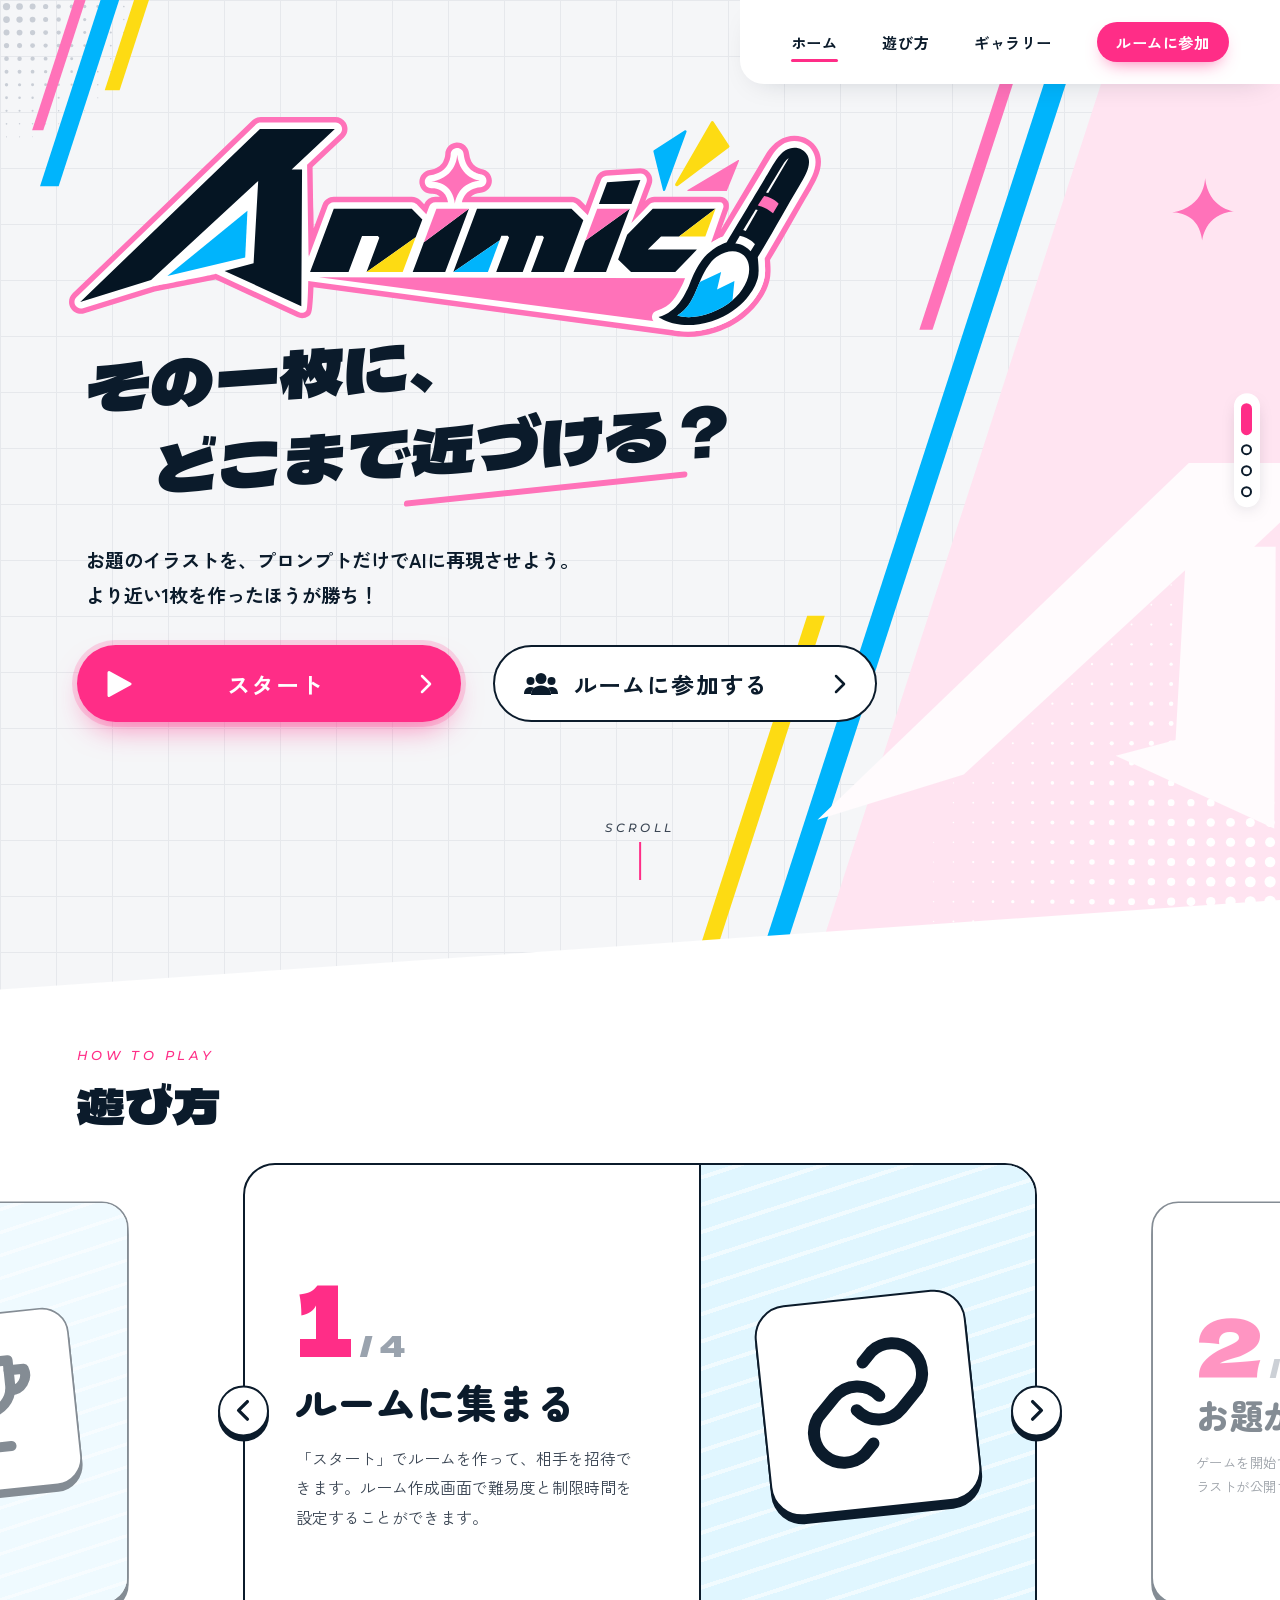
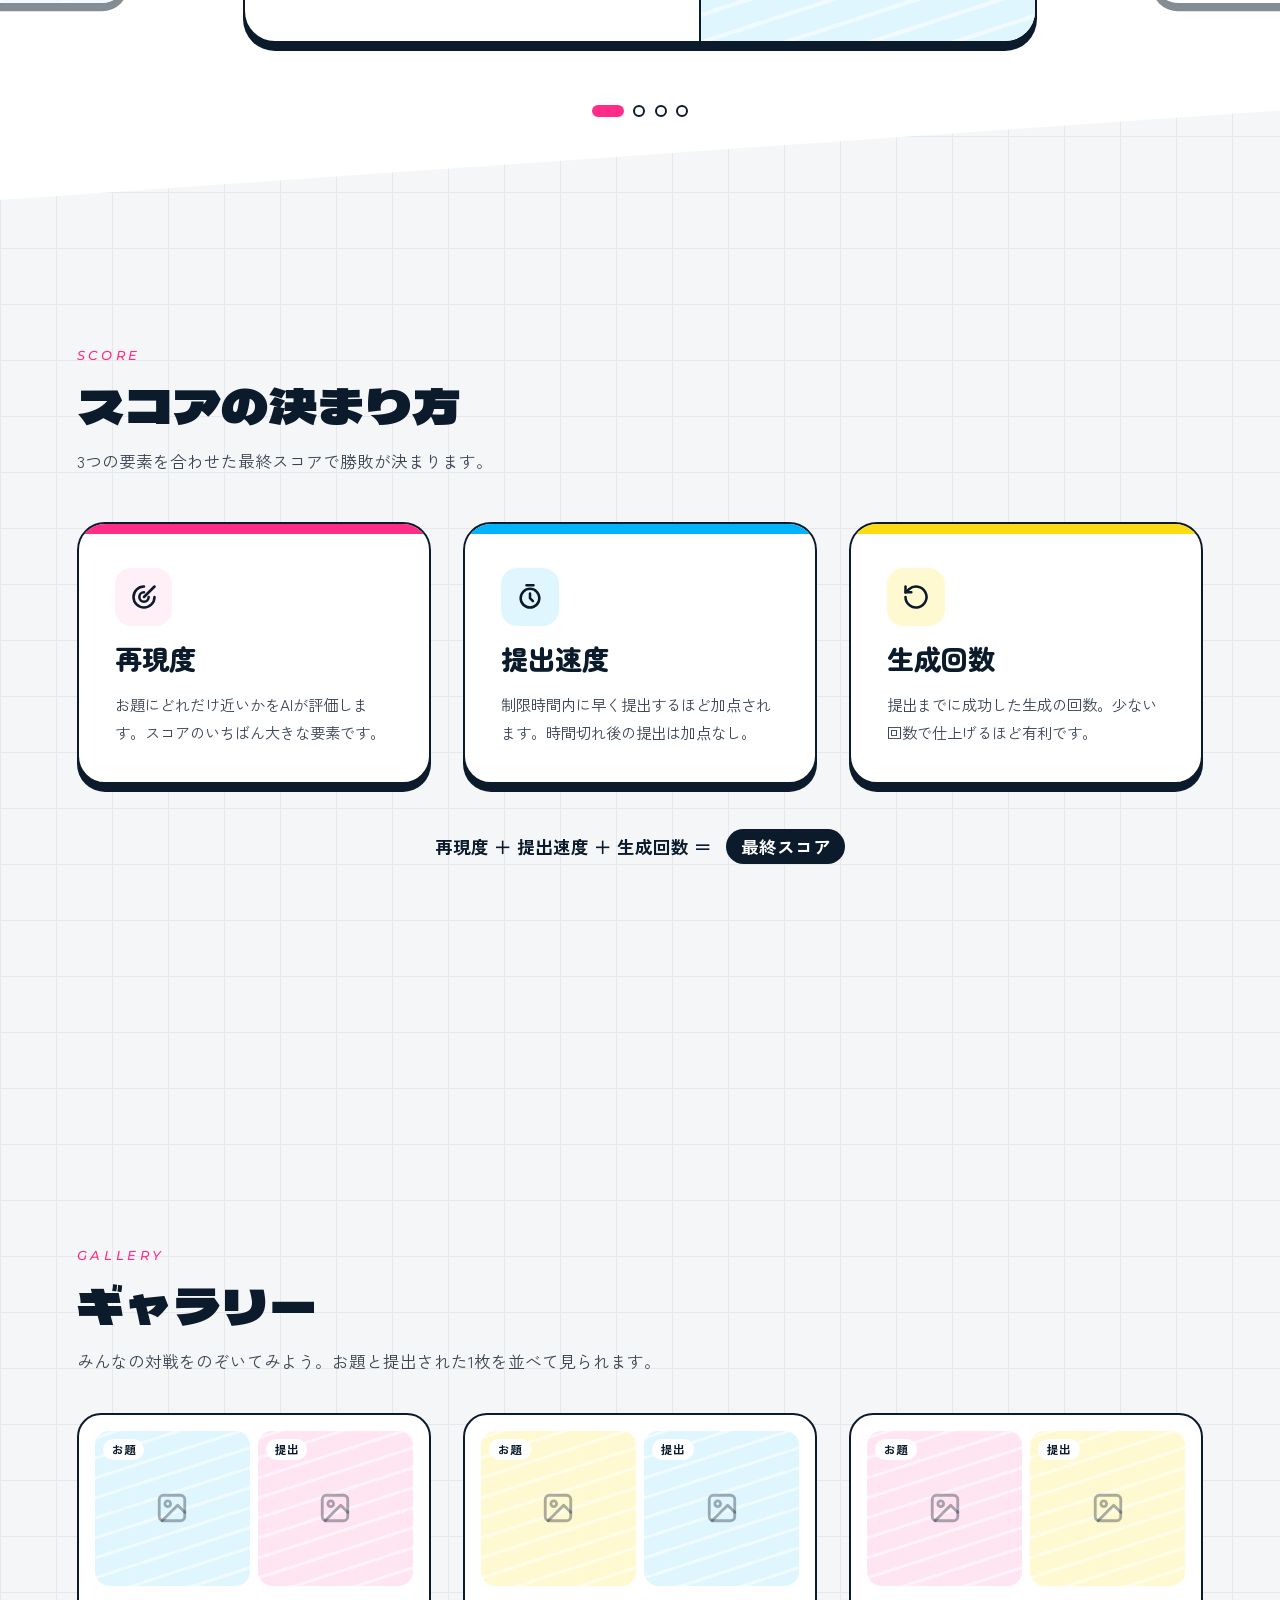
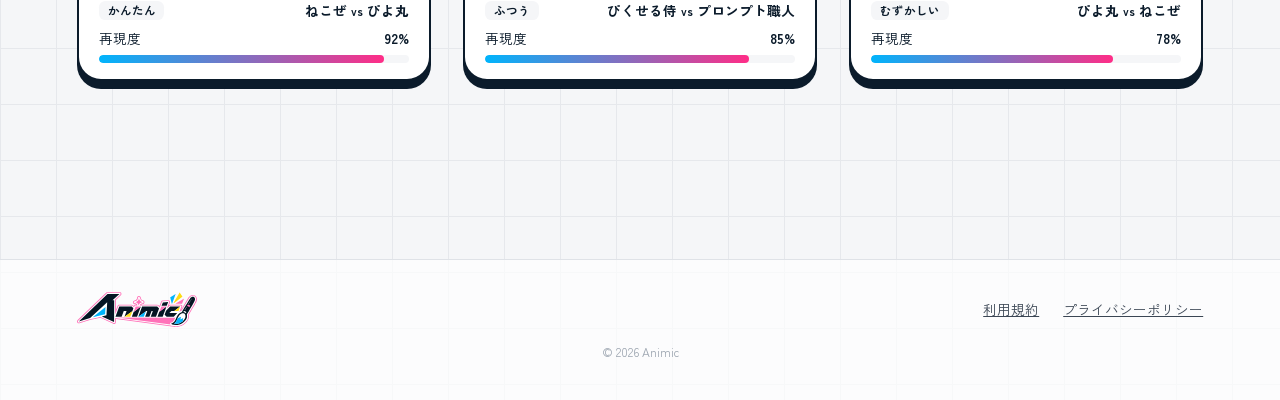
==== commit 7eb930f6: "Polish landing page scroll snap and skip control" ====
--- a/index.html
+++ b/index.html
@@ -441,27 +441,49 @@
         min-height: 100svh;
       }
 
-      /* スクロールロックなし版（index.html?scroll）: 全セクションを縦に並べて普通にスクロールする。
-         ホーム以外は中身の高さに合わせ、遊び方はカルーセルのまま使う */
+      /* 全セクションを縦に並べ、通常のスクロールとスナップで移動する */
       html.is-scroll {
+        --snap-head-offset: clamp(7rem, 16vh, 9rem);
         scroll-behavior: smooth;
-      }
-
-      html.is-scroll .screen:not(.hero) {
-        min-height: auto;
+        scroll-snap-type: y mandatory;
+      }
+
+      html.is-scroll .screen {
+        scroll-snap-align: start;
+        scroll-snap-stop: always;
       }
 
       html.is-scroll .screen:not(.hero, .how) {
-        padding-top: clamp(5rem, 10vh, 7rem);
+        padding-top: 0;
+      }
+
+      html.is-scroll .how {
+        height: 100svh;
+        padding-top: 0;
+      }
+
+      html.is-scroll .how > .section-head,
+      html.is-scroll .score-screen > .section-head,
+      html.is-scroll .gallery-body > .section-head {
+        margin-top: var(--snap-head-offset);
+      }
+
+      html.is-scroll .score-screen {
+        align-content: start;
+      }
+
+      html.is-scroll .gallery-body {
+        align-content: start;
+        padding-top: 0;
       }
 
       html.is-scroll .steps {
-        height: min(30rem, 62vh);
+        height: 100%;
       }
 
       @media (max-width: 900px) {
-        html.is-scroll .steps {
-          height: min(27rem, 60svh);
+        html.is-scroll {
+          --snap-head-offset: 5.5rem;
         }
       }
 
@@ -1665,10 +1687,10 @@
       });
 
       // 画面の切り替え: ホイール・スワイプ・上下キーで1画面ずつ進み、ページ自体は動かさない。
-      // index.html?scroll ではスクロールロックなし版として、普通のスクロールに任せる
+      // セクションを縦に並べ、スクロール位置に応じて表示状態を更新する
       (() => {
         const root = document.documentElement;
-        const scrollMode = new URLSearchParams(location.search).has("scroll");
+        const scrollMode = true;
         const screens = [...document.querySelectorAll(".screen")];
         const nav = document.getElementById("nav");
         const navLinks = [...nav.querySelectorAll("a[data-nav]")];
--- a/transition.css
+++ b/transition.css
@@ -300,7 +300,7 @@
   pointer-events: auto;
   opacity: 0;
   translate: -50% 0;
-  transition: background 0.2s;
+  transition: background 0.2s, scale 0.16s ease;
 }
 
 .wipe.is-in .wipe-skip {
@@ -311,21 +311,32 @@
 .wipe-skip:hover,
 .wipe-skip:focus-visible {
   background: rgb(11 27 43 / 0.8);
+  scale: 1.04;
+}
+
+.wipe-skip:active {
+  scale: 0.96;
+}
+
+.wipe-skip svg {
+  width: 1rem;
+  height: 1rem;
+  fill: currentColor;
+  stroke: currentColor;
+  stroke-width: 1.4;
+  stroke-linecap: round;
+  stroke-linejoin: round;
+  transition: translate 0.16s ease;
+}
+
+.wipe-skip:hover svg,
+.wipe-skip:focus-visible svg {
+  translate: 2px 0;
 }
 
 .wipe-skip:focus,
 .wipe-skip:focus-visible {
   outline: none;
-}
-
-.wipe-skip kbd {
-  padding: 0.1rem 0.45rem;
-  border-radius: 0.35rem;
-  background: rgb(255 255 255 / 0.18);
-  font-family: "Zen Kaku Gothic New", "Hiragino Sans", sans-serif;
-  font-size: 0.7rem;
-  font-weight: 700;
-  letter-spacing: 0;
 }
 
 .wipe-skip:disabled {
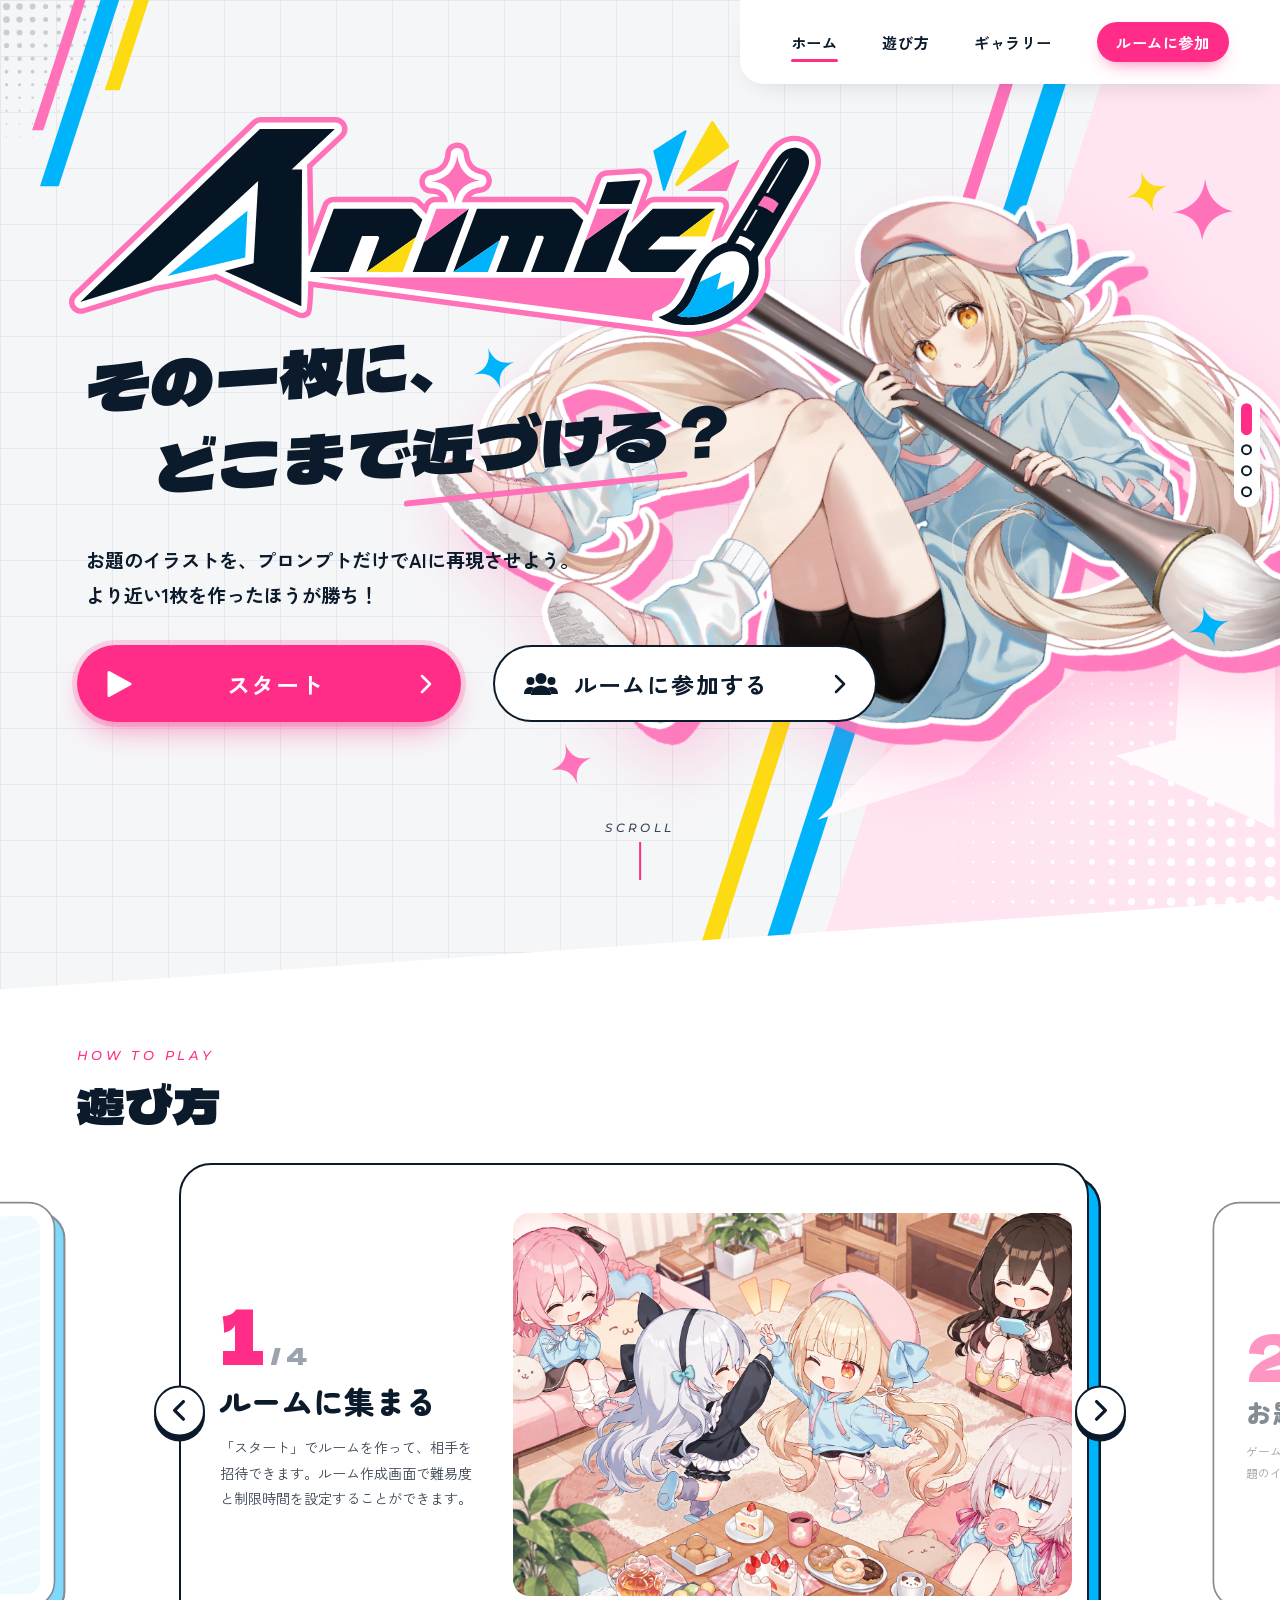
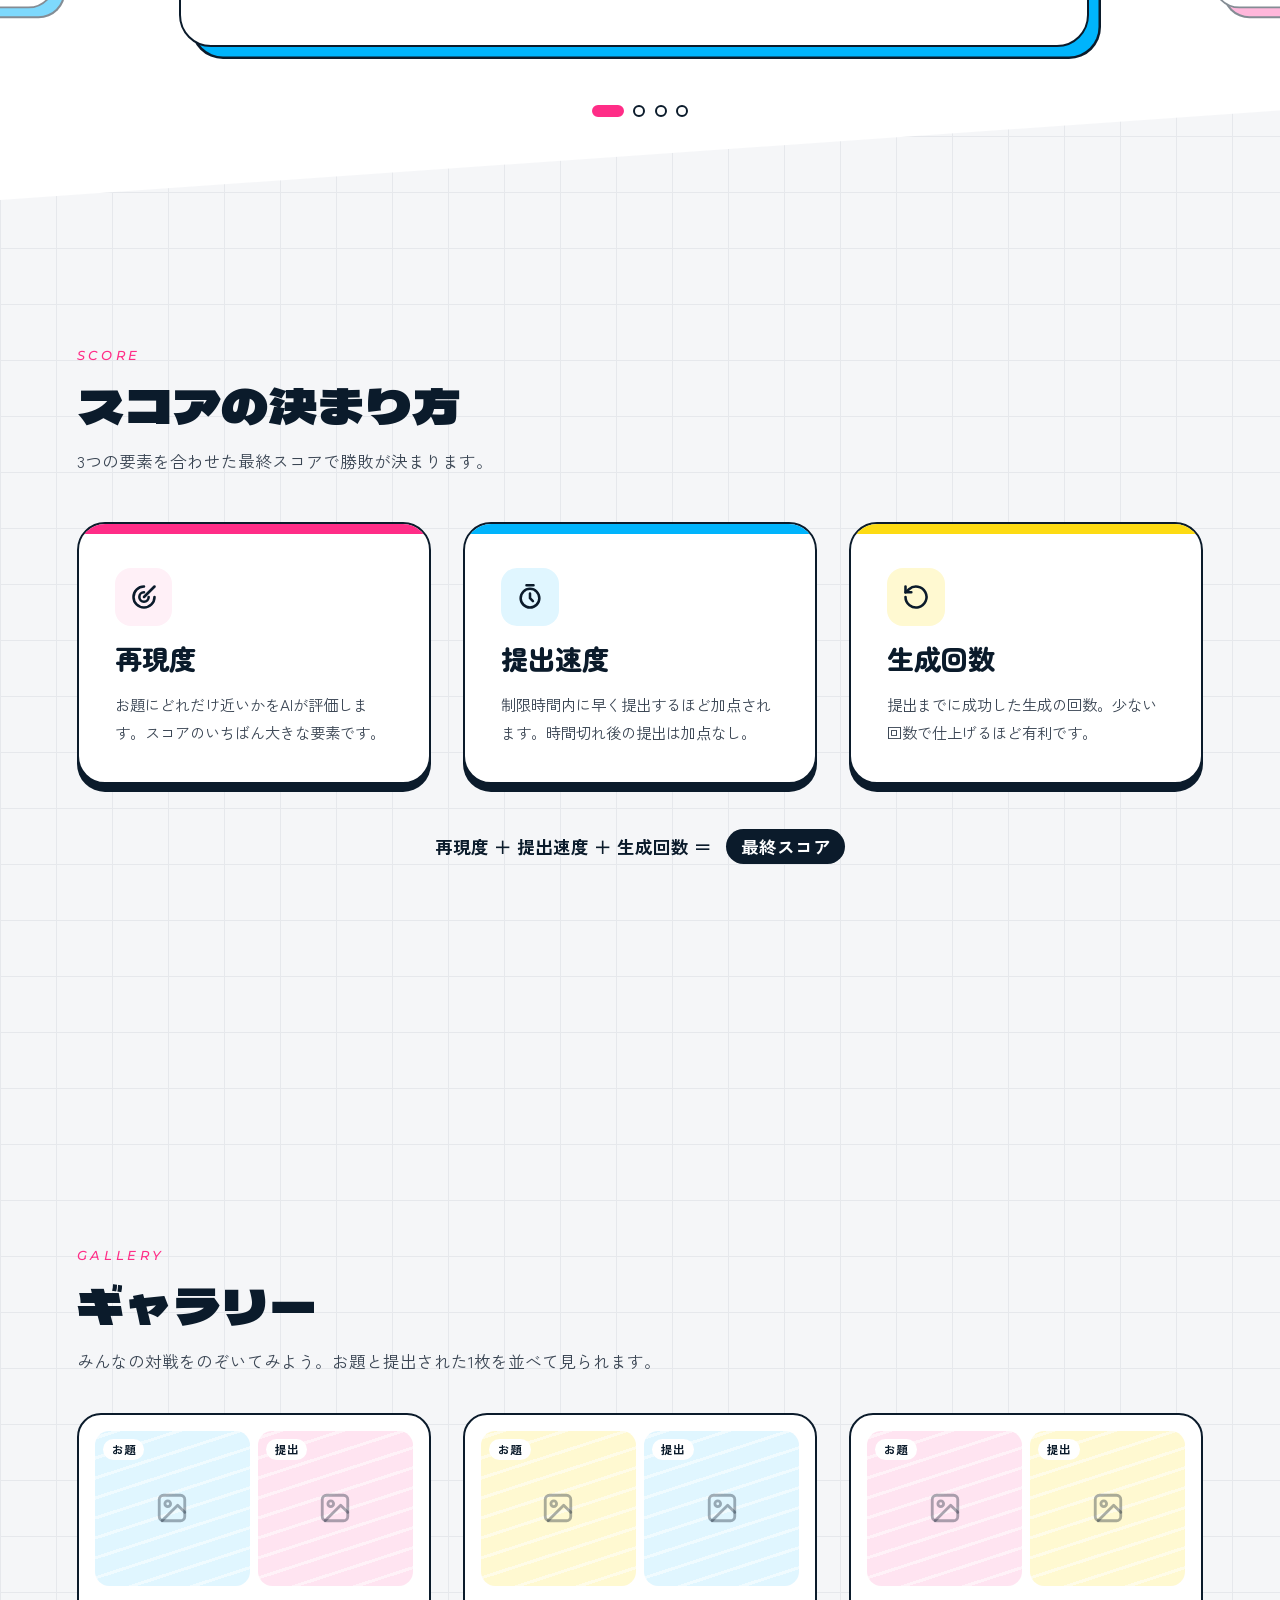
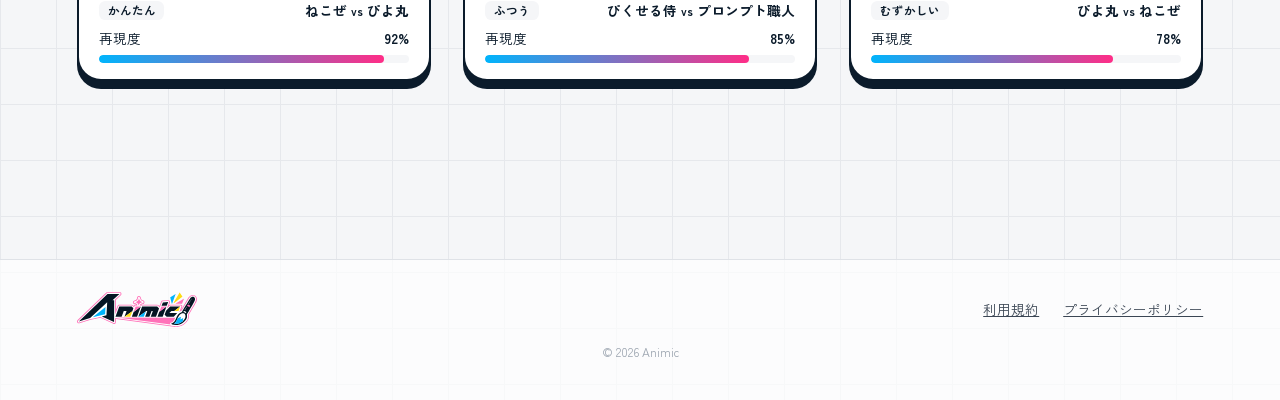
==== commit 7e058321: "feat(mock): トップのキャラ画像と遊び方の挿絵を追加し、画像を images/ にまとめる - ヒーローのキャラ画像を白とグレーの縁取り付きの WebP に差し替える - 遊び方の1枚目にイ" ====
--- a/index.html
+++ b/index.html
@@ -3,7 +3,7 @@
   <head>
     <meta charset="utf-8" />
     <meta name="viewport" content="width=device-width, initial-scale=1" />
-    <link rel="icon" type="image/svg+xml" href="animic-favicon.svg" />
+    <link rel="icon" type="image/svg+xml" href="images/animic-favicon.svg" />
     <title>Animic</title>
     <link rel="preconnect" href="https://fonts.googleapis.com" />
     <link rel="preconnect" href="https://fonts.gstatic.com" crossorigin />
@@ -382,6 +382,75 @@
         pointer-events: none;
       }
 
+      /* 右側: 帯の上に浮かぶキャラクター。文字より後ろに置く。
+         外側の箱が位置・傾き・登場、中の画像が浮遊、きらめきはその周りに散らす */
+      .hero-art {
+        --tilt: rotate(-17deg);
+        --base: translateY(-50%);
+        position: absolute;
+        top: 54%;
+        right: clamp(-3rem, -1vw, 2rem);
+        width: clamp(32rem, 66vw, 82rem);
+        transform: var(--base) var(--tilt);
+        pointer-events: none;
+        user-select: none;
+        animation: hero-in 0.9s cubic-bezier(0.2, 0.9, 0.3, 1) both;
+      }
+
+      .hero-art img {
+        display: block;
+        width: 100%;
+        height: auto;
+        /* ロゴと同じピンクの落ち影。傾きに合わせて真下やや右にずらす */
+        filter:
+          drop-shadow(0.5rem 1.2rem 0 rgb(255 114 185 / 0.9))
+          drop-shadow(0 26px 30px rgb(255 45 135 / 0.18));
+        animation: hero-float 6s ease-in-out infinite;
+      }
+
+      /* ロゴと同じ4点のきらめき */
+      .hero-art .spark {
+        position: absolute;
+        width: clamp(2rem, 5%, 5rem);
+        height: auto;
+        transform-origin: center;
+        animation: hero-twinkle 2.8s ease-in-out infinite;
+        animation-delay: var(--d, 0s);
+      }
+
+      @keyframes hero-in {
+        from {
+          opacity: 0;
+          transform: var(--base) var(--tilt) translate(5rem, 3rem) scale(0.92);
+        }
+        to {
+          opacity: 1;
+          transform: var(--base) var(--tilt);
+        }
+      }
+
+      @keyframes hero-float {
+        0%,
+        100% {
+          transform: translateY(0);
+        }
+        50% {
+          transform: translateY(-0.8rem);
+        }
+      }
+
+      @keyframes hero-twinkle {
+        0%,
+        100% {
+          opacity: 0.35;
+          transform: scale(0.7) rotate(0deg);
+        }
+        50% {
+          opacity: 1;
+          transform: scale(1.15) rotate(20deg);
+        }
+      }
+
 
       [hidden] {
         display: none !important;
@@ -565,7 +634,7 @@
          中央のカードを大きく見せ、前後のカードを左右に少しのぞかせる。
          カードは左右のボタン・ドット・左右キー・横スワイプで切り替える */
       .how {
-        --card-w: min(58rem, 62vw);
+        --card-w: min(68rem, 72vw);
         isolation: isolate;
         display: grid;
         grid-template-rows: auto minmax(0, 1fr);
@@ -601,7 +670,7 @@
         position: relative;
         width: var(--card-w);
         height: 100%;
-        max-height: 30rem;
+        max-height: 34rem;
         min-height: 16rem;
         margin: 0;
         padding: 0;
@@ -609,16 +678,25 @@
       }
 
       /* 位置（--o）・大きさ（--s）・不透明度（--a）はスクリプトで決める */
+      /* カードは内側に余白を取り、挿絵の台紙を角丸のパネルとして収める。
+         右下に手順ごとの色（--accent）の板を重ね、カードを積んだように見せる */
       .step {
+        --pad: clamp(0.7rem, 1.2vw, 1rem);
+        --plate: clamp(8px, 1vw, 12px);
         position: absolute;
-        inset: 0;
-        display: grid;
-        grid-template-columns: minmax(0, 1.15fr) minmax(0, 0.85fr);
+        inset: 0 var(--plate) var(--plate) 0;
+        display: grid;
+        /* 挿絵を広く見せるため、文章の列は狭めにする */
+        grid-template-columns: minmax(0, 0.7fr) minmax(0, 1.3fr);
+        gap: var(--pad);
+        padding: var(--pad);
         overflow: hidden;
         background: #fff;
         border: 2.5px solid var(--ink);
         border-radius: 2rem;
-        box-shadow: 0 8px 0 var(--ink);
+        box-shadow:
+          var(--plate) var(--plate) 0 -2.5px var(--accent, var(--pink-soft)),
+          var(--plate) var(--plate) 0 0 var(--ink);
         opacity: var(--a, 1);
         transform: translateX(calc(var(--o, 0) * (100% + clamp(1.5rem, 4vw, 3.5rem)))) scale(var(--s, 1));
         transition:
@@ -633,13 +711,13 @@
       .step-body {
         display: grid;
         align-content: center;
-        gap: clamp(0.5rem, 1.8vh, 1rem);
-        padding: clamp(1.5rem, 4vw, 3.25rem);
+        gap: clamp(0.5rem, 1.6vh, 0.9rem);
+        padding: clamp(0.6rem, 1.8vw, 1.75rem);
       }
 
       .step-num {
         font-family: var(--display);
-        font-size: clamp(3rem, min(8vw, 11vh), 6rem);
+        font-size: clamp(2.6rem, min(6vw, 9vh), 4.75rem);
         line-height: 0.9;
         color: var(--pink);
       }
@@ -654,7 +732,7 @@
         margin: 0;
         font-family: var(--round);
         font-weight: 900;
-        font-size: clamp(1.5rem, min(3.2vw, 5vh), 2.5rem);
+        font-size: clamp(1.3rem, min(2.4vw, 4.2vh), 2rem);
         line-height: 1.3;
       }
 
@@ -662,15 +740,15 @@
         max-width: 30em;
         margin: 0;
         color: var(--muted);
-        font-size: clamp(0.92rem, 1.25vw, 1.08rem);
-        line-height: 1.85;
+        font-size: clamp(0.88rem, 1.1vw, 1rem);
+        line-height: 1.8;
       }
 
       .step-visual {
         position: relative;
         display: grid;
         place-items: center;
-        border-left: 2.5px solid var(--ink);
+        border-radius: calc(2rem - var(--pad));
         background:
           repeating-linear-gradient(-18deg, transparent 0 22px, rgb(255 255 255 / 0.55) 22px 26px),
           var(--tint);
@@ -687,6 +765,19 @@
         box-shadow: 0 8px 0 var(--ink);
         rotate: -6deg;
         box-sizing: content-box;
+      }
+
+      /* 挿絵は切らずに全体を見せる。枠の幅と高さのうち、先に当たるほうに合わせて縮める */
+      .step-visual:has(img) {
+        container-type: size;
+        background: none;
+      }
+
+      .step-visual img {
+        display: block;
+        width: min(100cqw, 100cqh * 1600 / 1095);
+        height: auto;
+        border-radius: calc(2rem - var(--pad));
       }
 
       /* 左右のボタンとドット */
@@ -1241,18 +1332,25 @@
           grid-template-rows: auto auto;
           align-content: start;
         }
-        .steps {
-          height: min(27rem, 60vh);
-          height: min(27rem, 60svh);
-        }
+        /* スクロール版の height: 100% より優先して、挿絵と文章が収まる高さを取る */
+        .steps,
+        html.is-scroll .steps {
+          height: min(32rem, 62vh);
+          height: min(32rem, 62svh);
+        }
+        /* 挿絵を上に置き、文章の残りの高さをすべて挿絵に回す */
         .step {
           grid-template-columns: minmax(0, 1fr);
-          grid-template-rows: minmax(4.5rem, 0.7fr) auto;
+          grid-template-rows: minmax(8rem, 1fr) auto;
+        }
+        .step {
+          --pad: 0.6rem;
+          --plate: 6px;
+          border-radius: 1.6rem;
         }
         .step-visual {
           order: -1;
-          border-left: 0;
-          border-bottom: 2.5px solid var(--ink);
+          border-radius: calc(1.6rem - var(--pad));
         }
         .step-visual svg {
           width: clamp(2.8rem, 14vw, 4.5rem);
@@ -1262,7 +1360,7 @@
         }
         .step-body {
           align-content: start;
-          padding: 1.25rem 1.4rem 1.5rem;
+          padding: 0.4rem 0.8rem 0.8rem;
         }
         .step-num {
           font-size: 2.6rem;
@@ -1308,6 +1406,19 @@
         }
       }
 
+      @media (max-width: 1100px) {
+        .hero-art {
+          --base: translateY(0);
+          top: auto;
+          right: -10vw;
+          bottom: 1rem;
+          width: min(78vw, 46rem);
+        }
+        .hero-art img {
+          animation: none;
+        }
+      }
+
       @media (max-width: 560px) {
         .btn {
           width: 100%;
@@ -1322,6 +1433,15 @@
         }
         .hero {
           padding-top: 4.5rem;
+        }
+        .hero-art {
+          --base: translateY(0);
+          top: auto;
+          right: -16vw;
+          bottom: 3rem;
+          width: 104vw;
+          animation: none;
+          opacity: 0.7;
         }
         .title {
           font-size: clamp(1.75rem, 8.4vw, 2.3rem);
@@ -1357,6 +1477,11 @@
         .btn {
           transition: none;
         }
+        .hero-art,
+        .hero-art img,
+        .hero-art .spark {
+          animation: none;
+        }
       }
     </style>
   </head>
@@ -1369,7 +1494,7 @@
       <span class="nav-indicator" id="nav-indicator" aria-hidden="true"></span>
     </nav>
 
-    <a class="corner-logo" id="corner-logo" href="#top"><img src="animic-logo.svg" alt="Animic ホームへ" width="2078" height="607" /></a>
+    <a class="corner-logo" id="corner-logo" href="#top"><img src="images/animic-logo.svg" alt="Animic ホームへ" width="2078" height="607" /></a>
 
     <ol class="pager" id="pager" aria-label="画面"></ol>
 
@@ -1408,9 +1533,17 @@
         <path d="M144 0 H160 L128.5 97 H112.5 Z" fill="#fddb13" />
       </svg>
 
+      <div class="hero-art" aria-hidden="true">
+        <img src="images/hero-character.webp" alt="" width="2560" height="1677" fetchpriority="high" />
+        <svg class="spark" style="left: 9%; top: 6%; --d: 0s" viewBox="0 0 140 140"><path d="M70 0C74 44 96 66 140 70 96 74 74 96 70 140 66 96 44 74 0 70 44 66 66 44 70 0Z" fill="#00b4fc" /></svg>
+        <svg class="spark" style="right: 6%; top: 10%; --d: -1.1s" viewBox="0 0 140 140"><path d="M70 0C74 44 96 66 140 70 96 74 74 96 70 140 66 96 44 74 0 70 44 66 66 44 70 0Z" fill="#fddb13" /></svg>
+        <svg class="spark" style="left: 4%; bottom: 14%; --d: -1.9s" viewBox="0 0 140 140"><path d="M70 0C74 44 96 66 140 70 96 74 74 96 70 140 66 96 44 74 0 70 44 66 66 44 70 0Z" fill="#ff72b9" /></svg>
+        <svg class="spark" style="right: 14%; bottom: 4%; --d: -0.6s" viewBox="0 0 140 140"><path d="M70 0C74 44 96 66 140 70 96 74 74 96 70 140 66 96 44 74 0 70 44 66 66 44 70 0Z" fill="#00b4fc" /></svg>
+      </div>
+
       <div class="copy">
         <h1 class="logo-heading">
-          <img class="logo" src="animic-logo.svg" alt="Animic" width="2078" height="607" />
+          <img class="logo" src="images/animic-logo.svg" alt="Animic" width="2078" height="607" />
         </h1>
         <p class="title">
           <span>その一枚に、</span>
@@ -1457,17 +1590,17 @@
       </div>
       <div class="carousel" id="how-carousel" role="region" aria-roledescription="カルーセル" aria-label="遊び方の手順" data-reveal style="--r: 1">
         <ol class="steps" id="how-steps">
-          <li class="step" style="--tint: #e0f6ff" aria-label="ステップ1: ルームに集まる">
+          <li class="step" style="--tint: #e0f6ff; --accent: var(--cyan)" aria-label="ステップ1: ルームに集まる">
             <div class="step-body">
               <span class="step-num">1<small>/ 4</small></span>
               <h3>ルームに集まる</h3>
               <p>「スタート」でルームを作って、相手を招待できます。ルーム作成画面で難易度と制限時間を設定することができます。</p>
             </div>
             <div class="step-visual" aria-hidden="true">
-              <svg viewBox="0 0 24 24" fill="none" stroke="currentColor" stroke-width="2" stroke-linecap="round" stroke-linejoin="round" aria-hidden="true"><path d="M10 13a5 5 0 0 0 7.5.5l3-3a5 5 0 0 0-7-7l-1.7 1.7" /><path d="M14 11a5 5 0 0 0-7.5-.5l-3 3a5 5 0 0 0 7 7l1.7-1.7" /></svg>
+              <img src="images/how-step-1.webp" alt="" width="1600" height="1095" loading="lazy" decoding="async" />
             </div>
           </li>
-          <li class="step" style="--tint: #fff0f7" aria-label="ステップ2: お題が公開される">
+          <li class="step" style="--tint: #fff0f7; --accent: var(--pink-soft)" aria-label="ステップ2: お題が公開される">
             <div class="step-body">
               <span class="step-num">2<small>/ 4</small></span>
               <h3>お題が公開される</h3>
@@ -1477,7 +1610,7 @@
               <svg viewBox="0 0 24 24" fill="none" stroke="currentColor" stroke-width="2" stroke-linecap="round" stroke-linejoin="round" aria-hidden="true"><rect x="3" y="3" width="18" height="18" rx="3" /><circle cx="9" cy="9" r="2" /><path d="m21 15-5-5L5 21" /></svg>
             </div>
           </li>
-          <li class="step" style="--tint: #fff9d1" aria-label="ステップ3: プロンプトで生成">
+          <li class="step" style="--tint: #fff9d1; --accent: var(--yellow)" aria-label="ステップ3: プロンプトで生成">
             <div class="step-body">
               <span class="step-num">3<small>/ 4</small></span>
               <h3>プロンプトで生成</h3>
@@ -1487,7 +1620,7 @@
               <svg viewBox="0 0 24 24" fill="none" stroke="currentColor" stroke-width="2" stroke-linecap="round" stroke-linejoin="round" aria-hidden="true"><path d="M4 6h10M4 12h7M4 18h5" /><path d="m17 10 1 2.5 2.5 1-2.5 1-1 2.5-1-2.5-2.5-1 2.5-1z" /></svg>
             </div>
           </li>
-          <li class="step" style="--tint: #e0f6ff" aria-label="ステップ4: 1枚を提出して勝負">
+          <li class="step" style="--tint: #e0f6ff; --accent: var(--cyan)" aria-label="ステップ4: 1枚を提出して勝負">
             <div class="step-body">
               <span class="step-num">4<small>/ 4</small></span>
               <h3>1枚を提出して勝負</h3>
@@ -1580,7 +1713,7 @@
         </ul>
       </div>
       <footer class="footer">
-        <img src="animic-logo.svg" alt="Animic" width="2078" height="607" />
+        <img src="images/animic-logo.svg" alt="Animic" width="2078" height="607" />
         <nav class="legal" aria-label="規約">
           <a href="terms.html">利用規約</a>
           <a href="privacy.html">プライバシーポリシー</a>
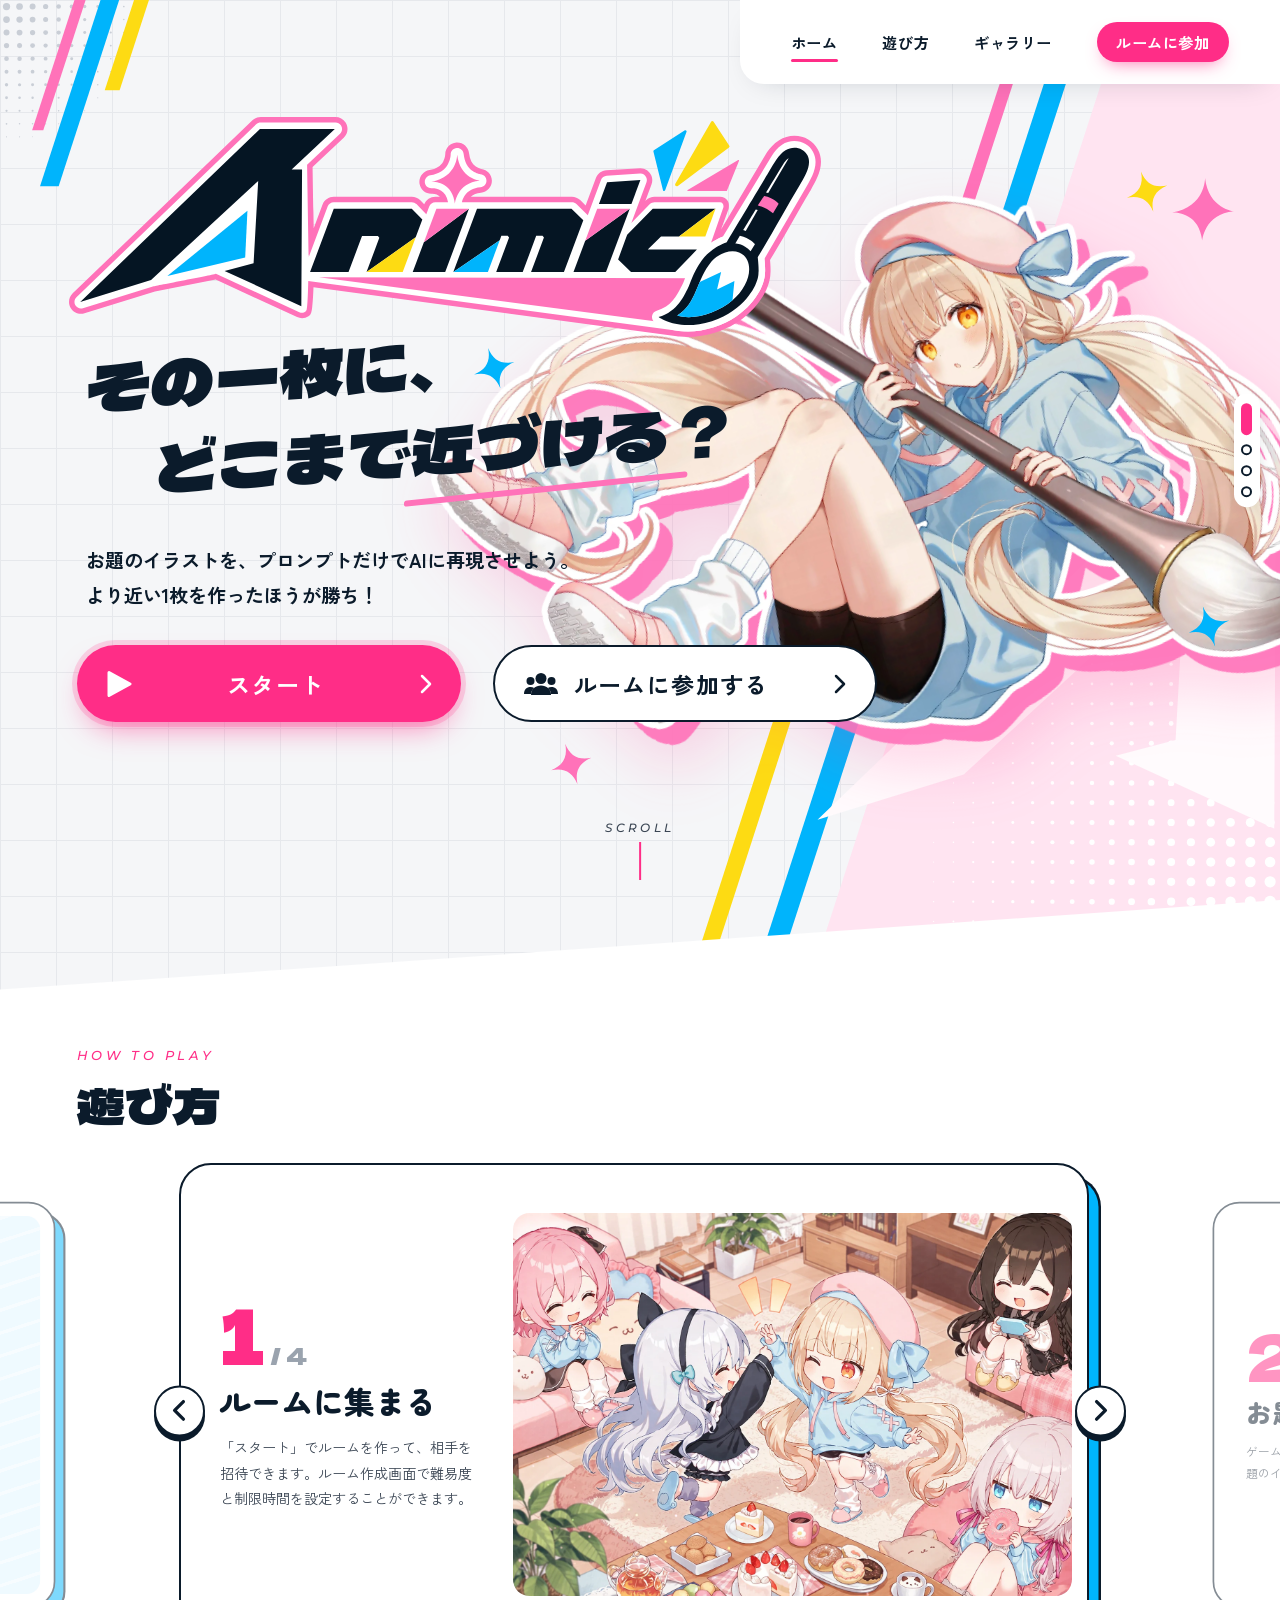
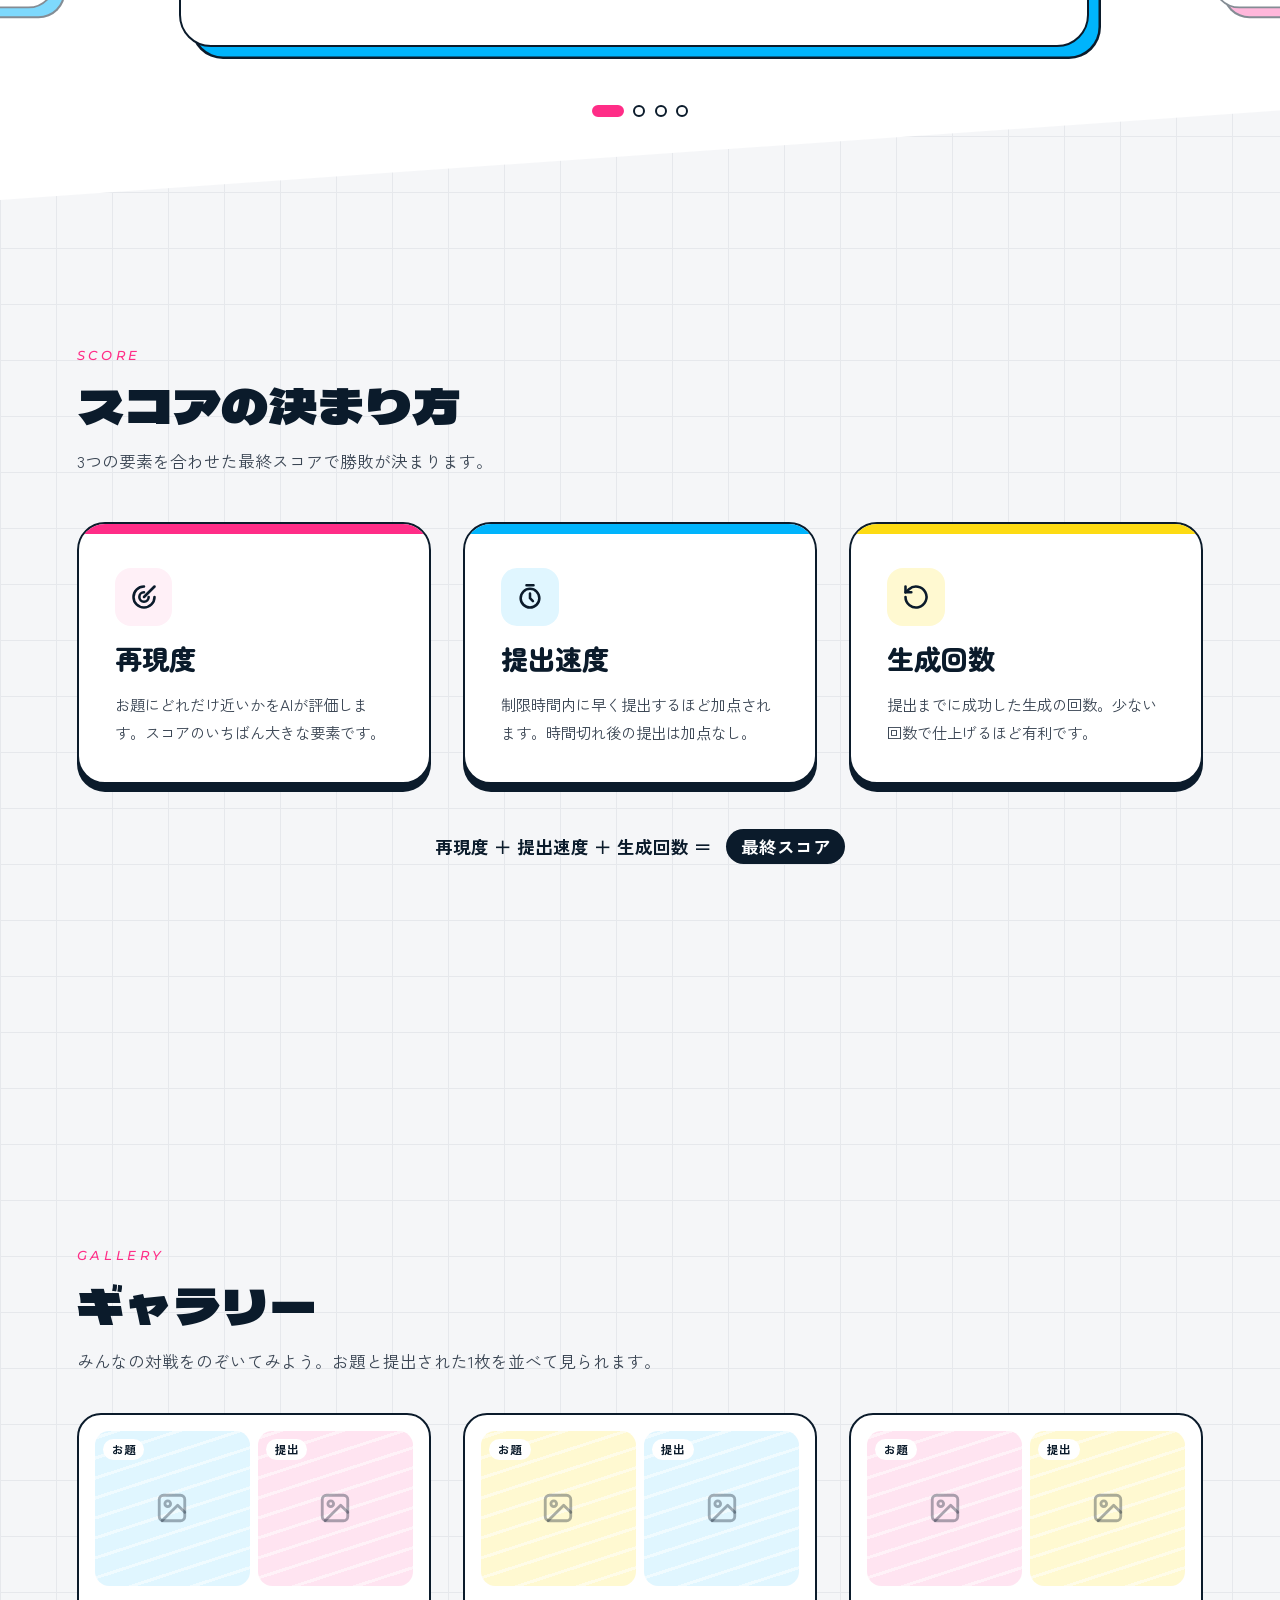
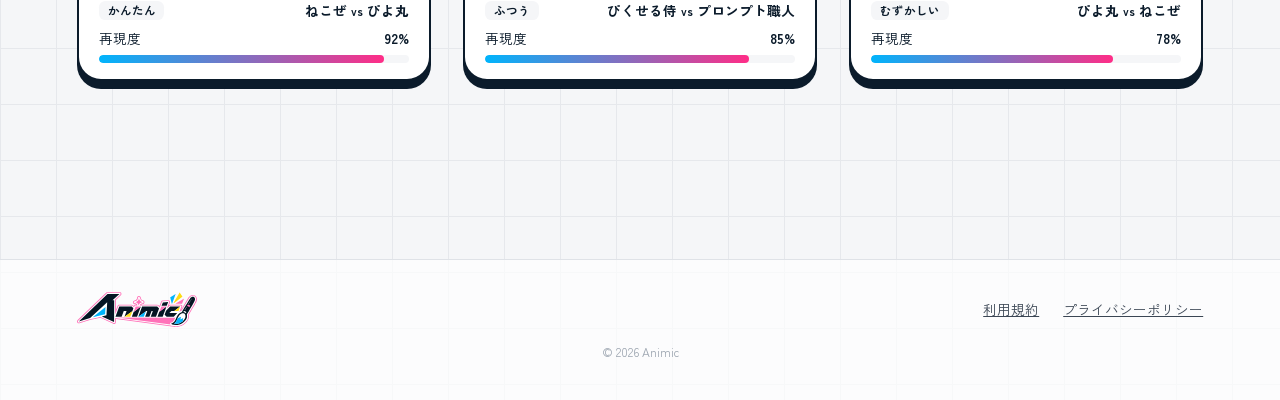
==== commit f40a4652: "feat(mock): スマホのトップでキャラ画像を上にずらし、画像を差し替える - スマホ幅でキャラの位置を画面下から 3rem → 6rem に上げる - ヒーローのキャラ画像を新しいものに差し替" ====
--- a/index.html
+++ b/index.html
@@ -1438,7 +1438,7 @@
           --base: translateY(0);
           top: auto;
           right: -16vw;
-          bottom: 3rem;
+          bottom: 6rem;
           width: 104vw;
           animation: none;
           opacity: 0.7;
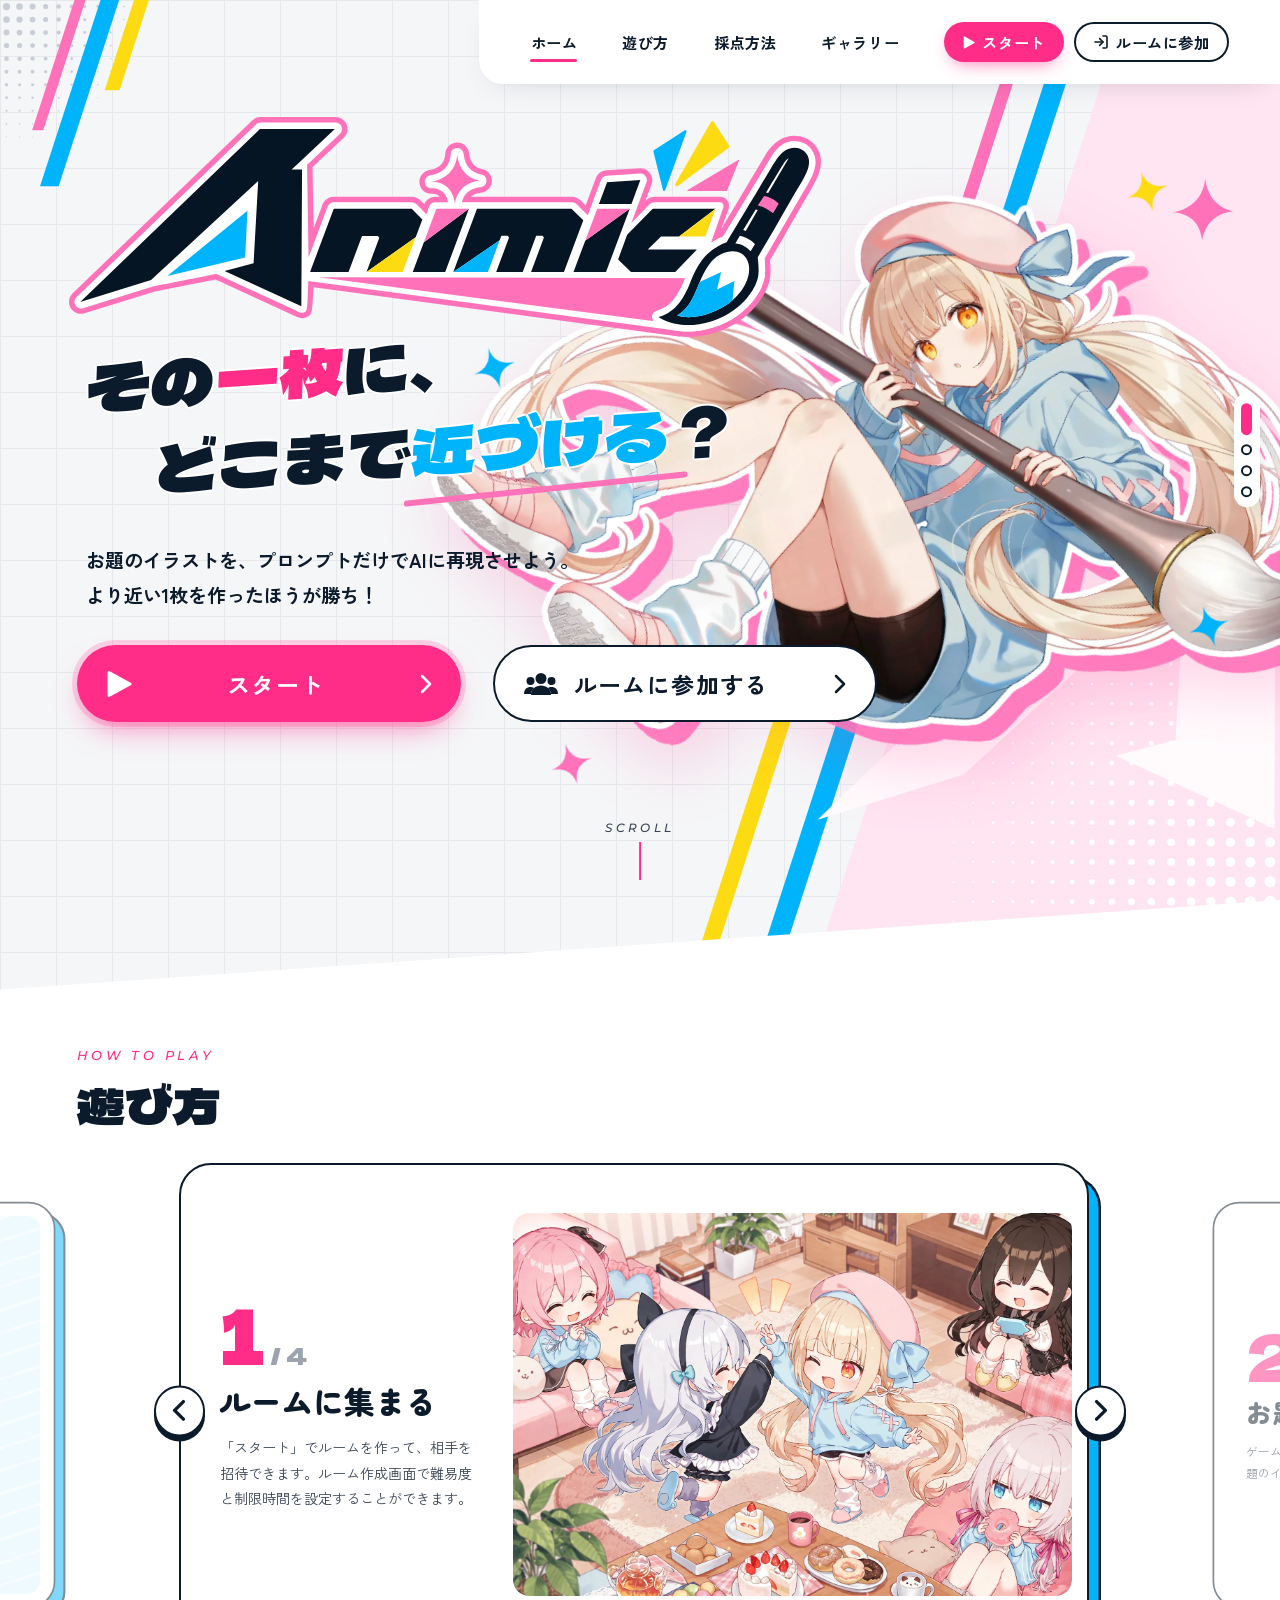
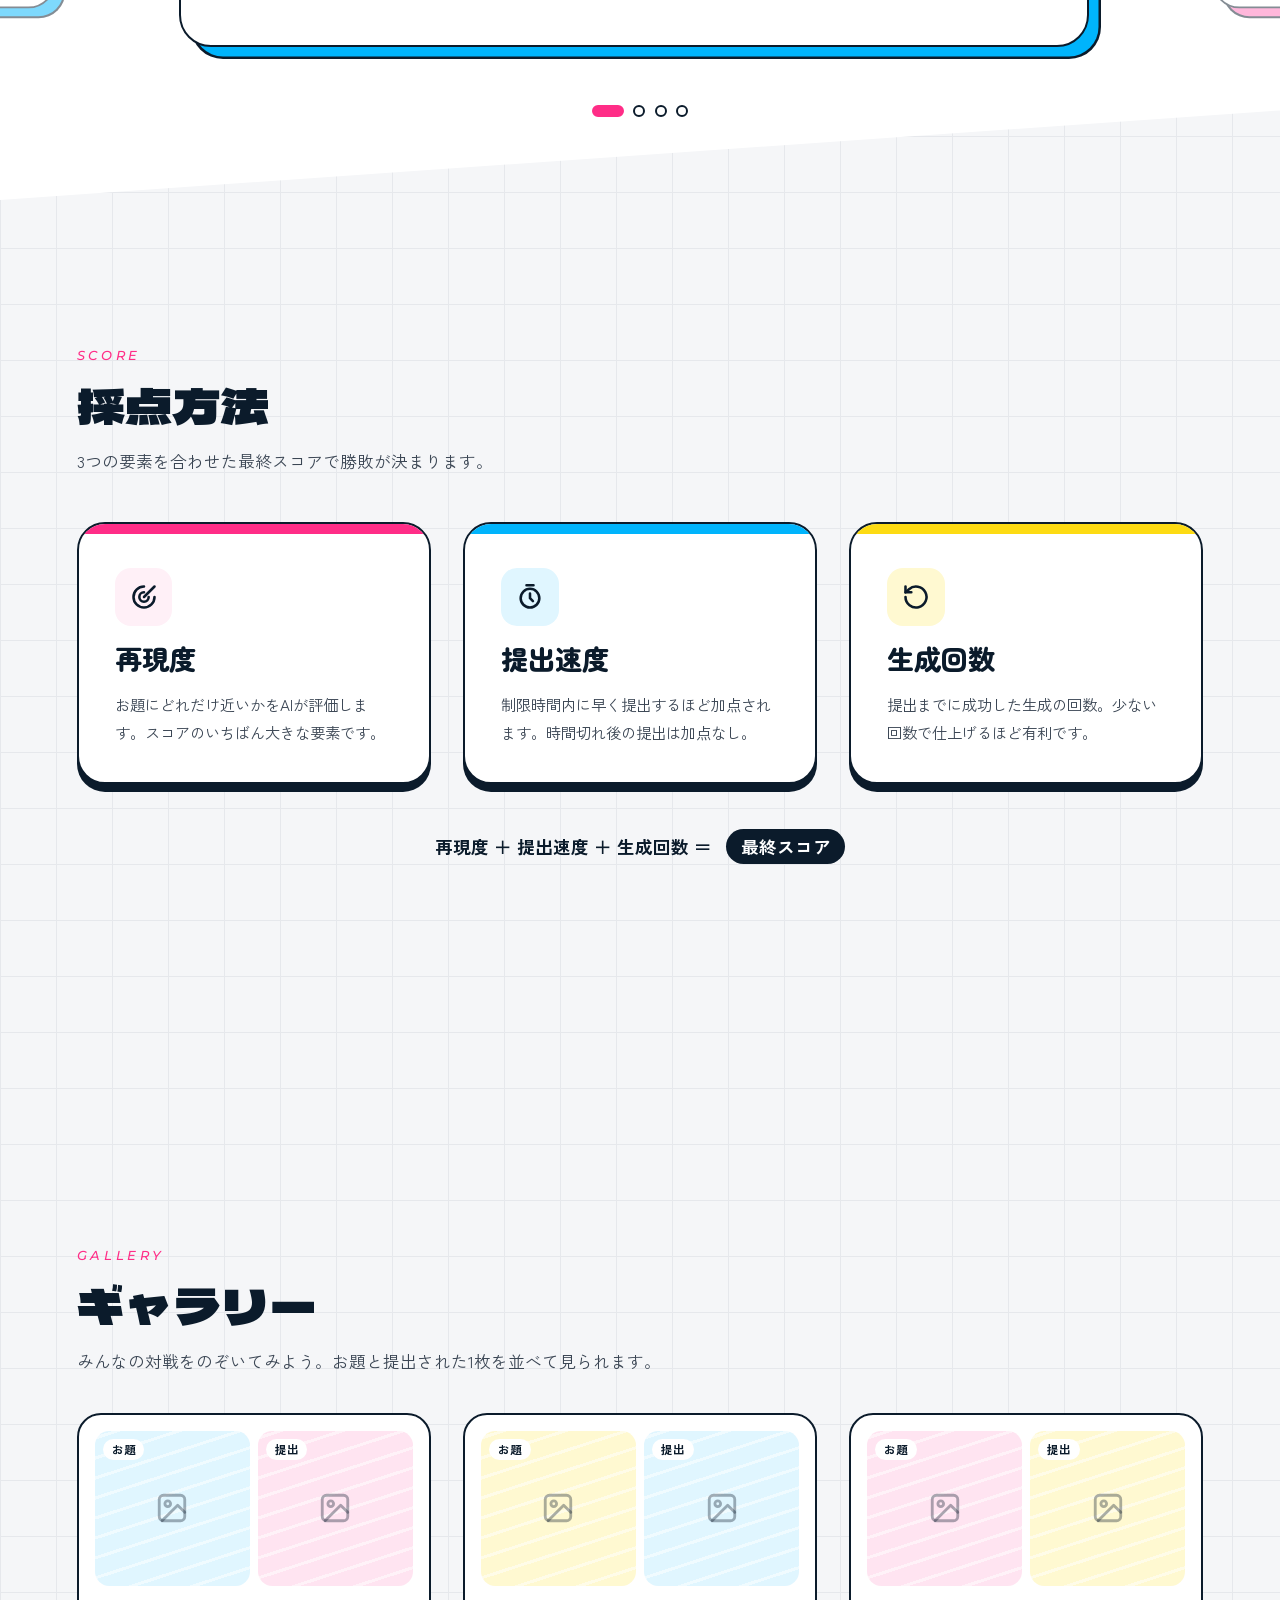
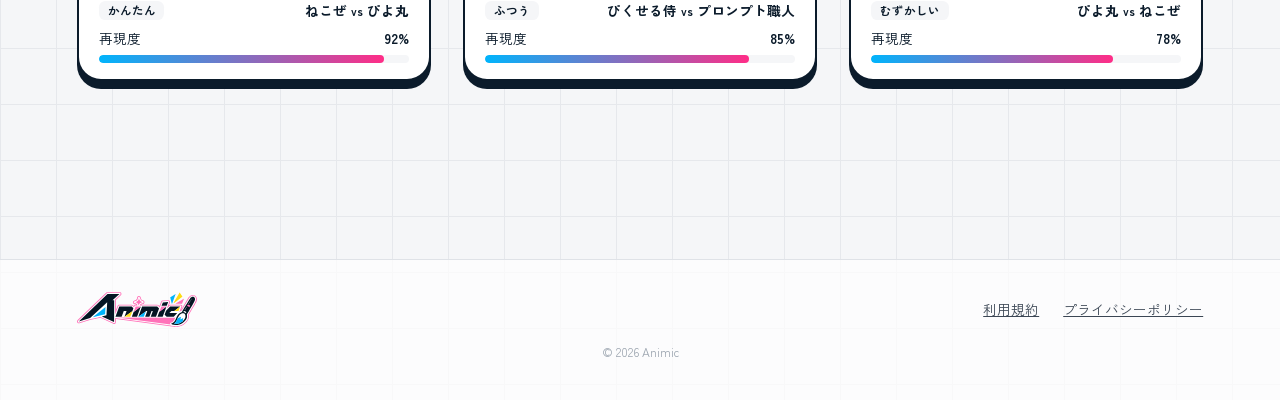
==== commit c56fe338: "feat(mock): スマホ・タブレットの画面をアプリ風に作り直す - スマホ幅で上部にアプリバー、主な操作を画面下にまとめる（トップ・ログイン・ロビー・対戦・結果・規約） - トップのスマホ表示:" ====
--- a/index.html
+++ b/index.html
@@ -2,7 +2,7 @@
 <html lang="ja">
   <head>
     <meta charset="utf-8" />
-    <meta name="viewport" content="width=device-width, initial-scale=1" />
+    <meta name="viewport" content="width=device-width, initial-scale=1, viewport-fit=cover" />
     <link rel="icon" type="image/svg+xml" href="images/animic-favicon.svg" />
     <title>Animic</title>
     <link rel="preconnect" href="https://fonts.googleapis.com" />
@@ -153,14 +153,24 @@
         border-radius: 0.5rem;
       }
 
-      /* ナビの中で目立たせる「ルームに参加」 */
+      /* ナビの中で目立たせる「スタート」「ルームに参加」（スマホの上のバーと同じ見た目） */
       .nav .nav-cta {
+        display: inline-flex;
+        align-items: center;
+        gap: 0.45rem;
         padding: 0.55rem 1.2rem;
         border-radius: 999px;
         background: var(--pink);
         color: #fff;
         box-shadow: 0 8px 18px -8px rgb(255 45 135 / 0.7);
         transition: transform 0.15s;
+      }
+
+      .nav .nav-join {
+        margin-left: calc(0.6rem - clamp(1rem, 3.5vw, 3.5rem));
+        background: #fff;
+        color: var(--ink);
+        box-shadow: inset 0 0 0 2px currentColor;
       }
 
       .nav .nav-cta:hover {
@@ -262,6 +272,33 @@
 
       .title span + span {
         padding-left: 1.1em;
+      }
+
+      /* 「一枚」はピンク、「近づける」は水色。白いフチで背景の上でも読めるようにし、
+         2行目の下にはピンクの長い線を引く（全サイズ共通） */
+      .title {
+        text-shadow:
+          0 2px 0 #fff,
+          2px 0 0 #fff,
+          -2px 0 0 #fff,
+          0 -2px 0 #fff;
+      }
+
+      .title b {
+        font-weight: inherit;
+        color: var(--pink);
+      }
+
+      .title em {
+        color: var(--cyan);
+      }
+
+      .title em::after {
+        left: -2.6em;
+        right: -1.4em;
+        bottom: -0.14em;
+        height: 0.1em;
+        background: var(--pink);
       }
 
       .title em {
@@ -780,6 +817,15 @@
         border-radius: calc(2rem - var(--pad));
       }
 
+      /* 挿絵と番号の入れ物。スマホの低い画面で番号を絵の左上に乗せるときだけ使う */
+      .step-pic {
+        display: contents;
+      }
+
+      .step-pic-num {
+        display: none;
+      }
+
       /* 左右のボタンとドット */
       .carousel-controls {
         display: flex;
@@ -1419,36 +1465,663 @@
         }
       }
 
+      /* 縦向きのタブレット: 上からロゴ・キャラ・キャッチコピー・説明文・ボタンの順に縦に並べる。
+         キャラは残りの高さを使い、ボタンは横に2つ並べる */
+      @media (min-width: 561px) and (max-width: 1100px) and (orientation: portrait) {
+        .hero {
+          display: flex;
+          flex-direction: column;
+          height: 100svh;
+          min-height: 0;
+          /* 下の「SCROLL」とボタンが重ならないようにあける */
+          padding-bottom: 6.5rem;
+        }
+        .copy {
+          display: contents;
+        }
+        .logo-heading,
+        .title,
+        .lead,
+        .actions {
+          position: relative;
+          z-index: 1;
+        }
+        .logo-heading {
+          order: -1;
+          align-self: stretch;
+        }
+        .logo {
+          width: min(100%, 38rem);
+          margin: 0 0 0 -0.5rem;
+        }
+        .hero-art {
+          /* ロゴとの間をあけるため、キャラは下げる */
+          --base: translateY(3.5rem);
+          --tilt: rotate(-9deg);
+          position: relative;
+          inset: auto;
+          flex: 1 1 0;
+          min-height: 12rem;
+          width: auto;
+          /* 右端まで広げ、キャラは右に寄せる。上下はロゴとコピーの後ろに少しもぐらせる */
+          margin: -3rem calc(-1 * clamp(1.25rem, 6vw, 6.5rem)) -3.5rem 0;
+          display: grid;
+          place-items: center end;
+          container-type: size;
+        }
+        .hero-art img {
+          width: min(118cqw, 165cqh);
+          max-width: none;
+          margin-right: -6cqw;
+        }
+        .title {
+          align-self: flex-start;
+          font-size: clamp(2.2rem, 6vw, 3.4rem);
+        }
+        .lead {
+          margin-top: 1.2rem;
+        }
+        .actions {
+          display: grid;
+          grid-template-columns: 1fr 1fr;
+          gap: 1rem;
+        }
+        .actions .btn {
+          width: 100%;
+          min-width: 0;
+        }
+      }
+
+      /* ---------- スマホ: アプリ風の画面 ----------
+         上にアプリバー（ホーム以外で表示）を固定し、操作は親指の届く下側に集める */
+      .appbar {
+        display: none;
+      }
+
       @media (max-width: 560px) {
+        :root {
+          --appbar-h: calc(56px + env(safe-area-inset-top));
+          /* 画面下の余白（ホームバーのある機種ではその分） */
+          --safe-bottom: max(12px, env(safe-area-inset-bottom));
+        }
+        html.is-scroll {
+          --snap-head-offset: calc(var(--appbar-h) + 1.25rem);
+        }
+        /* 背景の帯と網点は上まで見せる（文字には白いフチがあるので重なっても読める） */
+        .deco {
+          -webkit-mask-image: none;
+          mask-image: none;
+        }
+        .nav,
+        .scroll-hint {
+          display: none;
+        }
+
+        /* 上のアプリバー: 小さなロゴと「参加」「スタート」 */
+        .appbar {
+          position: fixed;
+          inset: 0 0 auto;
+          z-index: 10;
+          display: flex;
+          align-items: center;
+          justify-content: space-between;
+          height: var(--appbar-h);
+          padding: env(safe-area-inset-top) 16px 0;
+          background: rgb(255 255 255 / 0.92);
+          -webkit-backdrop-filter: blur(10px);
+          backdrop-filter: blur(10px);
+          border-radius: 0 0 20px 20px;
+          box-shadow: 0 8px 24px -16px rgb(11 27 43 / 0.35);
+          transform: translateY(-110%);
+          visibility: hidden;
+          transition:
+            transform 0.35s cubic-bezier(0.2, 0.9, 0.3, 1),
+            visibility 0s linear 0.35s;
+        }
+        .appbar.is-shown {
+          transform: none;
+          visibility: visible;
+          transition: transform 0.35s cubic-bezier(0.2, 0.9, 0.3, 1);
+        }
+        .appbar-logo {
+          display: grid;
+          align-items: center;
+          min-height: 48px;
+        }
+        .appbar-logo img {
+          display: block;
+          width: auto;
+          height: 30px;
+        }
+        .appbar-actions {
+          display: flex;
+          gap: 0.5rem;
+        }
+        .appbar-join,
+        .appbar-start {
+          position: relative;
+          display: inline-flex;
+          align-items: center;
+          gap: 0.4rem;
+          height: 40px;
+          padding: 0 1rem;
+          border: 0;
+          border-radius: 999px;
+          background: var(--pink);
+          color: #fff;
+          font-family: var(--body);
+          font-size: 0.85rem;
+          font-weight: 700;
+          letter-spacing: 0.04em;
+          box-shadow: 0 6px 14px -6px rgb(255 45 135 / 0.7);
+          cursor: pointer;
+        }
+        .appbar-join {
+          padding: 0 0.85rem;
+          background: #fff;
+          color: var(--ink);
+          box-shadow: inset 0 0 0 2px currentColor;
+        }
+        /* 横幅が足りない画面では「参加」だけにする */
+        .appbar-join-long {
+          display: none;
+        }
+        @media (min-width: 390px) {
+          .appbar-join-long {
+            display: inline;
+          }
+        }
+        /* 見た目より広く押せるようにする */
+        .appbar-join::before,
+        .appbar-start::before {
+          content: "";
+          position: absolute;
+          inset: -4px -2px;
+        }
+
+        .appbar a:focus-visible,
+        .appbar-join:focus-visible,
+        .appbar-start:focus-visible {
+          outline: 3px solid var(--cyan);
+          outline-offset: 2px;
+          border-radius: 12px;
+        }
+
+        /* ホーム: 一番上にロゴ、その下のキャラが残りの高さをすべて使い、コピーはキャラの足元に重ねる。
+           ボタンは1行にまとめて画面の下に置く。高さの固定の区切りは使わず、どの画面でもボタンが隠れないようにする */
+        .hero {
+          display: flex;
+          flex-direction: column;
+          height: 100svh;
+          min-height: 0;
+          padding: calc(env(safe-area-inset-top) + 0.5rem) 16px calc(var(--safe-bottom) + 0.9rem);
+        }
+        .hero-art {
+          /* ロゴとの間を少しあけるため気持ち下げ、筆の先が見えるよう左に寄せる */
+          --base: translate(-7vw, 0.9rem);
+          --tilt: rotate(-9deg);
+          position: relative;
+          inset: auto;
+          flex: 1 1 0;
+          min-height: 7rem;
+          width: auto;
+          margin: 0 -16px;
+          display: grid;
+          /* 背の高い画面で余った高さは、キャラの上下に均等に回す */
+          place-items: center;
+          container-type: size;
+          opacity: 1;
+        }
+        .hero-art img {
+          /* 箱より大きめに描き、上はロゴ・下はコピーの後ろに少しもぐらせる。
+             左右は画面の外に少しはみ出してよい */
+          width: min(130cqw, 142cqh);
+          max-width: none;
+          filter:
+            drop-shadow(0.3rem 0.7rem 0 rgb(255 114 185 / 0.9))
+            drop-shadow(0 16px 20px rgb(255 45 135 / 0.18));
+        }
+        /* ロゴだけキャラより上に出すため、.copy の中身を .hero の並びに直接入れる */
+        .copy {
+          display: contents;
+        }
+        .logo-heading,
+        .title,
+        .lead,
+        .actions {
+          position: relative;
+          z-index: 1;
+        }
+        .logo-heading {
+          order: -1;
+          align-self: stretch;
+          margin: 0.6rem -6px 0;
+          animation: logo-drop 0.7s cubic-bezier(0.3, 1.5, 0.5, 1) both;
+        }
+        /* ロゴは画面幅いっぱいに大きく。キャラの帽子の先がロゴの下にもぐるよう少し重ねる */
+        .logo {
+          width: 100%;
+          max-width: 26rem;
+          margin: 0 auto;
+        }
+        .hero-art {
+          margin: -1.6rem -16px -1rem;
+        }
+        /* キャッチコピー: 1行目は左、2行目は右にずらして画面幅いっぱいに */
+        .title {
+          margin: -1.2rem 0 0;
+          /* 2行目（字下げ1.2字＋9字）が左右16pxの余白の内側に収まる大きさ */
+          font-size: clamp(1.5rem, calc((100vw - 32px) / 10.5), 2.6rem);
+          line-height: 1.25;
+          white-space: nowrap;
+        }
+        .title span + span {
+          padding-left: 1.2em;
+        }
+        /* 説明文: 左にピンク→水色の縦線。1文目は説明として控えめに、
+           2文目の「勝ち」を強く。要所には蛍光ペンのような下線を引く */
+        .lead {
+          position: relative;
+          margin: 1.1rem 0 0 0.2rem;
+          padding-left: 0.9rem;
+          font-size: 0.86rem;
+          line-height: 1.8;
+          letter-spacing: 0.03em;
+          color: var(--muted);
+        }
+        .lead::before {
+          content: "";
+          position: absolute;
+          inset: 0.25rem auto 0.25rem 0;
+          width: 4px;
+          border-radius: 4px;
+          background: linear-gradient(var(--pink), var(--cyan));
+        }
+        .lead span:nth-of-type(2) {
+          color: var(--pink);
+          font-weight: 900;
+        }
+        .lead span:nth-of-type(n + 4) {
+          margin-top: 0.15rem;
+          font-size: 1.02rem;
+          font-weight: 900;
+          letter-spacing: 0.02em;
+          color: var(--ink);
+        }
+        .lead span:nth-of-type(5) {
+          background: linear-gradient(transparent 62%, rgb(253 219 19 / 0.75) 62% 92%, transparent 92%);
+        }
+        .actions {
+          display: grid;
+          /* 「ルームに参加する」は文字が長いので、こちらを広くする */
+          grid-template-columns: 1fr 1.25fr;
+          gap: 0.6rem;
+          padding-top: 1rem;
+        }
         .btn {
           width: 100%;
           min-width: 0;
-        }
-        .nav {
-          gap: 1.4rem;
-          padding: 0.7rem 16px;
-        }
-        .nav a {
+          min-height: 56px;
+          padding: 0 0.9rem;
+          gap: 0.5rem;
+          justify-content: center;
+          font-size: 1rem;
+        }
+        .actions .btn > svg:first-child {
+          width: 20px;
+          height: 22px;
+        }
+        .actions .btn > svg:last-child {
+          width: 9px;
+          height: 15px;
+          margin-left: auto;
+        }
+        .btn-lobby > svg:first-child {
+          width: 24px;
+          height: 18px;
+        }
+        .actions .btn .label {
+          flex: none;
+          margin-left: auto;
+          text-align: center;
+        }
+        /* 「ルームに参加する」の8字がボタン内に必ず収まるよう、字間を詰める */
+        .btn-lobby .label {
+          font-size: 0.88rem;
+          letter-spacing: 0;
+          white-space: nowrap;
+        }
+        .btn-start {
+          box-shadow:
+            0 0 0 4px rgb(255 45 135 / 0.16),
+            0 10px 22px -10px rgb(255 45 135 / 0.7);
+        }
+
+        /* 遊び方: 見出しの下にカード、その下に送りボタン。画面の下で収める */
+        .how {
+          --card-w: calc(100vw - 40px);
+          gap: 0.9rem;
+          padding-bottom: calc(var(--safe-bottom) + 1rem);
+        }
+        .how .section-head {
+          padding-inline: 16px;
+        }
+        .how .section-head .eyebrow {
+          display: block;
+        }
+        .steps,
+        html.is-scroll .steps {
+          /* 画面に収まる範囲で、横幅いっぱいの絵＋番号・見出し・文章の高さまで（それ以上は絵の左右が空くので伸ばさない） */
+          height: clamp(13rem, min(calc(100svh - var(--snap-head-offset) - var(--safe-bottom) - 10.5rem), calc((100vw - 58px) * 1095 / 1600 + 13.7rem)), 32rem);
+        }
+        .step {
+          --plate: 5px;
+          border-radius: 20px;
+          border-width: 2px;
+        }
+        .step-visual,
+        .step-visual img {
+          border-radius: calc(20px - var(--pad));
+        }
+        .carousel-controls {
+          gap: 1rem;
+        }
+        .carousel-arrow {
+          width: 48px;
+          height: 48px;
+          border-width: 2px;
+          box-shadow: 0 4px 0 var(--ink);
+        }
+
+        .section-head h2 {
+          font-size: 1.75rem;
+        }
+        .section-head .eyebrow {
+          font-size: 0.72rem;
+        }
+
+        /* スコア: 横長のカードを縦に並べる */
+        .score-screen {
+          gap: 1rem;
+          padding: 0 16px calc(var(--safe-bottom) + 1.25rem);
+        }
+        .score-screen .section-head p {
+          font-size: 0.88rem;
+        }
+        .score-cards {
+          gap: 0.75rem;
+        }
+        .score-card {
+          padding: 1rem 1rem 1rem 1.1rem;
+          border-width: 2px;
+          border-radius: 20px;
+          box-shadow: 0 5px 0 var(--ink);
+        }
+        .score-card::before {
+          inset: 0 auto 0 0;
+          width: 6px;
+          height: auto;
+        }
+        .score-card .icon {
+          margin-top: 0;
+          align-self: center;
+          border-radius: 14px;
+        }
+        .score-card h3 {
+          font-size: 1.15rem;
+        }
+        .score-total {
+          gap: 0.4rem 0.6rem;
+          padding: 0.8rem 1rem;
+          border-radius: 16px;
+          background: #fff;
           font-size: 0.85rem;
         }
-        .hero {
-          padding-top: 4.5rem;
+
+        /* ギャラリー: 横にスワイプするカード。フッターは画面下の余白の上まで */
+        .gallery-body {
+          gap: 1rem;
+          padding: 0 16px 1.25rem;
+        }
+        .gallery-grid {
+          grid-auto-columns: 82%;
+          gap: 0.8rem;
+          margin-inline: -16px;
+          padding: 0.25rem 16px 0.75rem;
+          scroll-padding-inline: 16px;
+          scrollbar-width: none;
+        }
+        .match {
+          min-width: 0;
+          scroll-snap-align: start;
+          border-width: 2px;
+          border-radius: 20px;
+          box-shadow: 0 5px 0 var(--ink);
+        }
+        .match-images {
+          grid-template-columns: repeat(2, minmax(0, 1fr));
+        }
+        .level {
+          white-space: nowrap;
+        }
+        .footer {
+          justify-content: center;
+          gap: 0.8rem 1.5rem;
+          padding: 1.5rem 16px calc(var(--safe-bottom) + 1.5rem);
+          text-align: center;
+        }
+
+        /* ルームに参加: 下から出るシート */
+        .dialog {
+          width: 100%;
+          max-width: 100%;
+          margin: auto 0 0;
+          border-radius: 24px 24px 0 0;
+        }
+        .dialog[open] {
+          animation: sheet-up 0.35s cubic-bezier(0.2, 0.9, 0.3, 1);
+        }
+        .dialog form {
+          padding: 0.75rem 16px max(16px, env(safe-area-inset-bottom));
+        }
+        /* つまみ */
+        .dialog form::before {
+          content: "";
+          justify-self: center;
+          width: 40px;
+          height: 5px;
+          margin-bottom: 0.25rem;
+          border-radius: 999px;
+          background: #dfe2e7;
+        }
+        .dialog-actions button {
+          min-height: 52px;
+        }
+      }
+
+      /* 高さの低いスマホ: ホームの文字とボタンが画面に収まるよう、キャラと余白を詰める */
+      @media (max-width: 560px) and (max-height: 740px) {
+        .score-screen {
+          gap: 0.75rem;        .score-screen {
+          gap: 0.75rem;
+        }
+        .score-screen .section-head p {
+          font-size: 0.8rem;
+        }
+        .score-cards {
+          gap: 0.6rem;
+        }
+        .score-card {
+          padding-block: 0.7rem 0.8rem;
+        }
+        .score-card p {
+          font-size: 0.78rem;
+          line-height: 1.55;
+        }
+      }
+
+      /* 幅の狭い画面（SE 初代など）: 横に並べたボタンの文字を収める */
+      /* 幅の狭い画面: 右端の矢印を省く */
+      @media (max-width: 400px) {
+        .actions .btn > svg:last-child {
+          display: none;
+        }
+        .actions .btn .label {
+          margin-right: auto;
+        }
+      }
+
+      @media (max-width: 359px) {
+        .actions .btn {
+          padding-inline: 0.6rem;
+        }
+        .btn-lobby .label {
+          font-size: 0.82rem;
+        }
+        .btn-lobby > svg:first-child {
+          display: none;
+        }
+      }
+
+      /* SE などの低い画面（Safari のバー込みで高さ約550px）: 説明文は「遊び方」にあるので省く */
+      /* SE2 など高さの低い画面（667px 以下、Safari のバー込みで約550px）:
+         説明文は「遊び方」にあるので省き、キャラはロゴとコピーの下にもぐらせて大きく出す */
+      @media (max-width: 560px) and (max-height: 700px) {
+        .lead {
+          display: none;
         }
         .hero-art {
-          --base: translateY(0);
-          top: auto;
-          right: -16vw;
-          bottom: 6rem;
-          width: 104vw;
-          animation: none;
-          opacity: 0.7;
+          margin: -2.4rem -16px -1.6rem;
+        }
+        .hero-art img {
+          /* 箱の高さより大きくして、上下をロゴとコピーに重ねる */
+          width: min(118cqw, 150cqh);
         }
         .title {
-          font-size: clamp(1.75rem, 8.4vw, 2.3rem);
-        }
-        .lead {
-          margin-left: 0.2rem;
-          font-size: 0.95rem;
+          margin-top: 0;
+        }
+        /* 遊び方: 番号は挿絵の左上に重ね、その分を挿絵と文章に回す。
+           イラストのカードは絵を切らずに縮めて中央に置くので、絵を包む .step-pic の左上に出す */
+        .step-num,
+        .step-pic-num {
+          position: absolute;
+          top: calc(var(--pad) + 0.45rem);
+          left: calc(var(--pad) + 0.45rem);
+          z-index: 1;
+          /* 札は付けず、数字に白いフチと影を付けて絵の上でも読めるようにする */
+          font-size: 2.4rem;
+          line-height: 1;
+          /* 太い白フチ: 白い影を文字のまわり一周（半径2px・4px）に重ねる */
+          text-shadow:
+            2.0px 0px 0 #fff,
+            1.4px 1.4px 0 #fff,
+            0px 2.0px 0 #fff,
+            -1.4px 1.4px 0 #fff,
+            -2.0px 0px 0 #fff,
+            -1.4px -1.4px 0 #fff,
+            0px -2.0px 0 #fff,
+            1.4px -1.4px 0 #fff,
+            4.0px 0px 0 #fff,
+            3.7px 1.5px 0 #fff,
+            2.8px 2.8px 0 #fff,
+            1.5px 3.7px 0 #fff,
+            0px 4.0px 0 #fff,
+            -1.5px 3.7px 0 #fff,
+            -2.8px 2.8px 0 #fff,
+            -3.7px 1.5px 0 #fff,
+            -4.0px 0px 0 #fff,
+            -3.7px -1.5px 0 #fff,
+            -2.8px -2.8px 0 #fff,
+            -1.5px -3.7px 0 #fff,
+            0px -4.0px 0 #fff,
+            1.5px -3.7px 0 #fff,
+            2.8px -2.8px 0 #fff,
+            3.7px -1.5px 0 #fff,
+            0 5px 10px rgb(11 27 43 / 0.3);
+        }
+        .step-num small,
+        .step-pic-num small {
+          color: var(--ink);
+        }
+        .step:has(.step-pic) .step-num {
+          display: none;
+        }
+        .step-pic {
+          display: block;
+          position: relative;
+          line-height: 0;
+        }
+        .step-pic-num {
+          display: block;
+          top: 0.45rem;
+          left: 0.55rem;
+          font-family: var(--display);
+          color: var(--pink);
+        }
+        .step-pic-num small {
+          margin-left: 0.4rem;
+          font-size: 0.3em;
+        }
+        /* 挿絵を大きく: 見出しを小さくし、カードを画面の幅と高さいっぱいに広げ、文章は詰める */
+        .how {
+          --card-w: calc(100vw - 26px);
+          gap: 0.55rem;
+        }
+        .how .section-head .eyebrow {
+          display: none;
+        }
+        .how .section-head h2 {
+          font-size: 1.35rem;
+        }
+        .steps,
+        html.is-scroll .steps {
+          /* 画面の高さに収まる範囲で、横幅いっぱいの絵＋文章の高さまで（それ以上は余白になるので伸ばさない） */
+          height: clamp(13rem, min(calc(100svh - var(--snap-head-offset) - var(--safe-bottom) - 7.6rem), calc((100vw - 48px) * 1095 / 1600 + 8.6rem)), 30rem);
+        }
+        .step {
+          --pad: 0.45rem;
+        }
+        .step-body {
+          gap: 0.3rem;
+          padding: 0.5rem 0.6rem 0.55rem;
+        }
+        .step h3 {
+          font-size: 1.05rem;
+        }
+        .step p {
+          font-size: 0.78rem;
+          line-height: 1.55;
+        }
+        .carousel-arrow {
+          width: 44px;
+          height: 44px;
+        }
+        /* 送りボタンはカードに寄せる */
+        .carousel-controls {
+          margin-top: -0.35rem;
+        }
+      }
+
+      @media (max-width: 560px) and (max-height: 600px) {
+        .logo {
+          max-width: 20rem;
+        }
+        /* 遊び方: カードが低いので、挿絵を小さくしてでも文章を全部見せる */
+        .step {
+          grid-template-rows: minmax(5rem, 1fr) auto;
+        }
+      }
+
+      @keyframes logo-drop {
+        from {
+          opacity: 0;
+          transform: translateY(-1rem) scale(0.9) rotate(-3deg);
+        }
+      }
+
+      @keyframes sheet-up {
+        from {
+          transform: translateY(100%);
         }
       }
 
@@ -1479,8 +2152,13 @@
         }
         .hero-art,
         .hero-art img,
-        .hero-art .spark {
+        .hero-art .spark,
+        .logo-heading,
+        .dialog[open] {
           animation: none;
+        }
+        .appbar {
+          transition: none;
         }
       }
     </style>
@@ -1489,14 +2167,31 @@
     <nav class="nav" id="nav" aria-label="メインメニュー">
       <a href="#top" data-nav="top" aria-current="page">ホーム</a>
       <a href="#how" data-nav="how">遊び方</a>
+      <a href="#score" data-nav="score">採点方法</a>
       <a href="#gallery" data-nav="gallery">ギャラリー</a>
-      <a class="nav-cta" href="#join" id="nav-join">ルームに参加</a>
+      <a class="nav-cta nav-start" href="login.html" id="nav-start"><svg width="12" height="13" viewBox="0 0 26 28" aria-hidden="true"><path d="M3 2.5 L24 14 L3 25.5 Z" fill="#fff" stroke="#fff" stroke-width="3" stroke-linejoin="round" /></svg>スタート</a>
+      <a class="nav-cta nav-join" href="#join" id="nav-join"><svg width="16" height="16" viewBox="0 0 24 24" fill="none" stroke="currentColor" stroke-width="2.4" stroke-linecap="round" stroke-linejoin="round" aria-hidden="true"><path d="M15 3h4a2 2 0 0 1 2 2v14a2 2 0 0 1-2 2h-4" /><path d="M10 17l5-5-5-5" /><path d="M15 12H3" /></svg>ルームに参加</a>
       <span class="nav-indicator" id="nav-indicator" aria-hidden="true"></span>
     </nav>
 
     <a class="corner-logo" id="corner-logo" href="#top"><img src="images/animic-logo.svg" alt="Animic ホームへ" width="2078" height="607" /></a>
 
     <ol class="pager" id="pager" aria-label="画面"></ol>
+
+    <!-- スマホ: 上のアプリバー（ホーム以外で表示） -->
+    <header class="appbar" id="appbar">
+      <a class="appbar-logo" href="#top"><img src="images/animic-logo.svg" alt="Animic ホームへ" width="2078" height="607" /></a>
+      <div class="appbar-actions">
+        <button class="appbar-start" type="button" id="appbar-start">
+          <svg width="14" height="15" viewBox="0 0 26 28" aria-hidden="true"><path d="M3 2.5 L24 14 L3 25.5 Z" fill="#fff" stroke="#fff" stroke-width="3" stroke-linejoin="round" /></svg>
+          スタート
+        </button>
+        <button class="appbar-join" type="button" id="appbar-join" aria-label="ルームに参加">
+          <svg width="18" height="18" viewBox="0 0 24 24" fill="none" stroke="currentColor" stroke-width="2.4" stroke-linecap="round" stroke-linejoin="round" aria-hidden="true"><path d="M15 3h4a2 2 0 0 1 2 2v14a2 2 0 0 1-2 2h-4" /><path d="M10 17l5-5-5-5" /><path d="M15 12H3" /></svg>
+          <span><span class="appbar-join-long">ルームに</span>参加</span>
+        </button>
+      </div>
+    </header>
 
     <main>
     <section class="screen hero" id="top" data-nav="top" aria-label="ホーム">
@@ -1546,7 +2241,7 @@
           <img class="logo" src="images/animic-logo.svg" alt="Animic" width="2078" height="607" />
         </h1>
         <p class="title">
-          <span>その一枚に、</span>
+          <span>その<b>一枚</b>に、</span>
           <span>どこまで<em>近づける</em>？</span>
         </p>
         <p class="lead">
@@ -1597,7 +2292,10 @@
               <p>「スタート」でルームを作って、相手を招待できます。ルーム作成画面で難易度と制限時間を設定することができます。</p>
             </div>
             <div class="step-visual" aria-hidden="true">
-              <img src="images/how-step-1.webp" alt="" width="1600" height="1095" loading="lazy" decoding="async" />
+              <div class="step-pic">
+                <img src="images/how-step-1.webp" alt="" width="1600" height="1095" loading="lazy" decoding="async" />
+                <span class="step-pic-num">1<small>/ 4</small></span>
+              </div>
             </div>
           </li>
           <li class="step" style="--tint: #fff0f7; --accent: var(--pink-soft)" aria-label="ステップ2: お題が公開される">
@@ -1643,10 +2341,10 @@
       </div>
     </section>
 
-    <section class="screen score-screen" id="score" data-nav="how" aria-labelledby="score-title">
+    <section class="screen score-screen" id="score" data-nav="score" aria-labelledby="score-title">
       <div class="section-head" data-reveal style="--r: 0">
         <p class="eyebrow">SCORE</p>
-        <h2 id="score-title">スコアの決まり方</h2>
+        <h2 id="score-title">採点方法</h2>
         <p>3つの要素を合わせた最終スコアで勝敗が決まります。</p>
       </div>
       <ul class="score-cards">
@@ -1752,10 +2450,18 @@
 
       const startButton = document.getElementById("start");
       startButton.addEventListener("click", () => wipeTo("login.html", { next: "create" }, startButton));
+      const navStart = document.getElementById("nav-start");
+      navStart.addEventListener("click", (event) => {
+        event.preventDefault();
+        wipeTo("login.html", { next: "create" }, navStart);
+      });
       document.getElementById("nav-join").addEventListener("click", (event) => {
         event.preventDefault();
         document.getElementById("join").click();
       });
+      document.getElementById("appbar-join").addEventListener("click", () => document.getElementById("join").click());
+      const appbarStart = document.getElementById("appbar-start");
+      appbarStart.addEventListener("click", () => wipeTo("login.html", { next: "create" }, appbarStart));
       document.getElementById("join").addEventListener("click", () => {
         input.value = "";
         update();
@@ -1830,6 +2536,7 @@
         const indicator = document.getElementById("nav-indicator");
         const pager = document.getElementById("pager");
         const cornerLogo = document.getElementById("corner-logo");
+        const appbar = document.getElementById("appbar");
         const indexOf = (id) => screens.findIndex((el) => el.id === id);
         let current = -1;
         let locked = false;
@@ -1867,6 +2574,8 @@
           const key = screen.dataset.nav;
           navLinks.forEach((a) => (a.dataset.nav === key ? a.setAttribute("aria-current", "page") : a.removeAttribute("aria-current")));
           cornerLogo.classList.toggle("is-shown", key !== "top");
+          // スマホ: アプリバーはホーム以外で出す
+          appbar.classList.toggle("is-shown", key !== "top");
           pagerButtons.forEach((b, i) => b.setAttribute("aria-current", String(i === index)));
           history.replaceState(null, "", `#${screen.id}`);
           moveIndicator();
@@ -2036,6 +2745,7 @@
         };
         nav.addEventListener("click", jump);
         cornerLogo.addEventListener("click", jump);
+        appbar.addEventListener("click", jump);
         document.querySelectorAll("[data-go='next']").forEach((el) => el.addEventListener("click", () => go(current + 1)));
 
         if (scrollMode) {
--- a/transition.css
+++ b/transition.css
@@ -25,6 +25,15 @@
   width: 160%;
   height: 150%;
   transform: translateX(-120%) skewX(-18deg);
+}
+
+/* 縦長の画面: 傾けた帯の上端は右へ、下端は左へ高さの約0.24倍ずれるので、
+   高さに合わせて横に広げ、左上と右下の角まで塗る */
+@media (orientation: portrait) {
+  .wipe-band {
+    left: calc(-30% - 30vh);
+    width: calc(160% + 60vh);
+  }
 }
 
 .wipe-band:nth-child(1) {
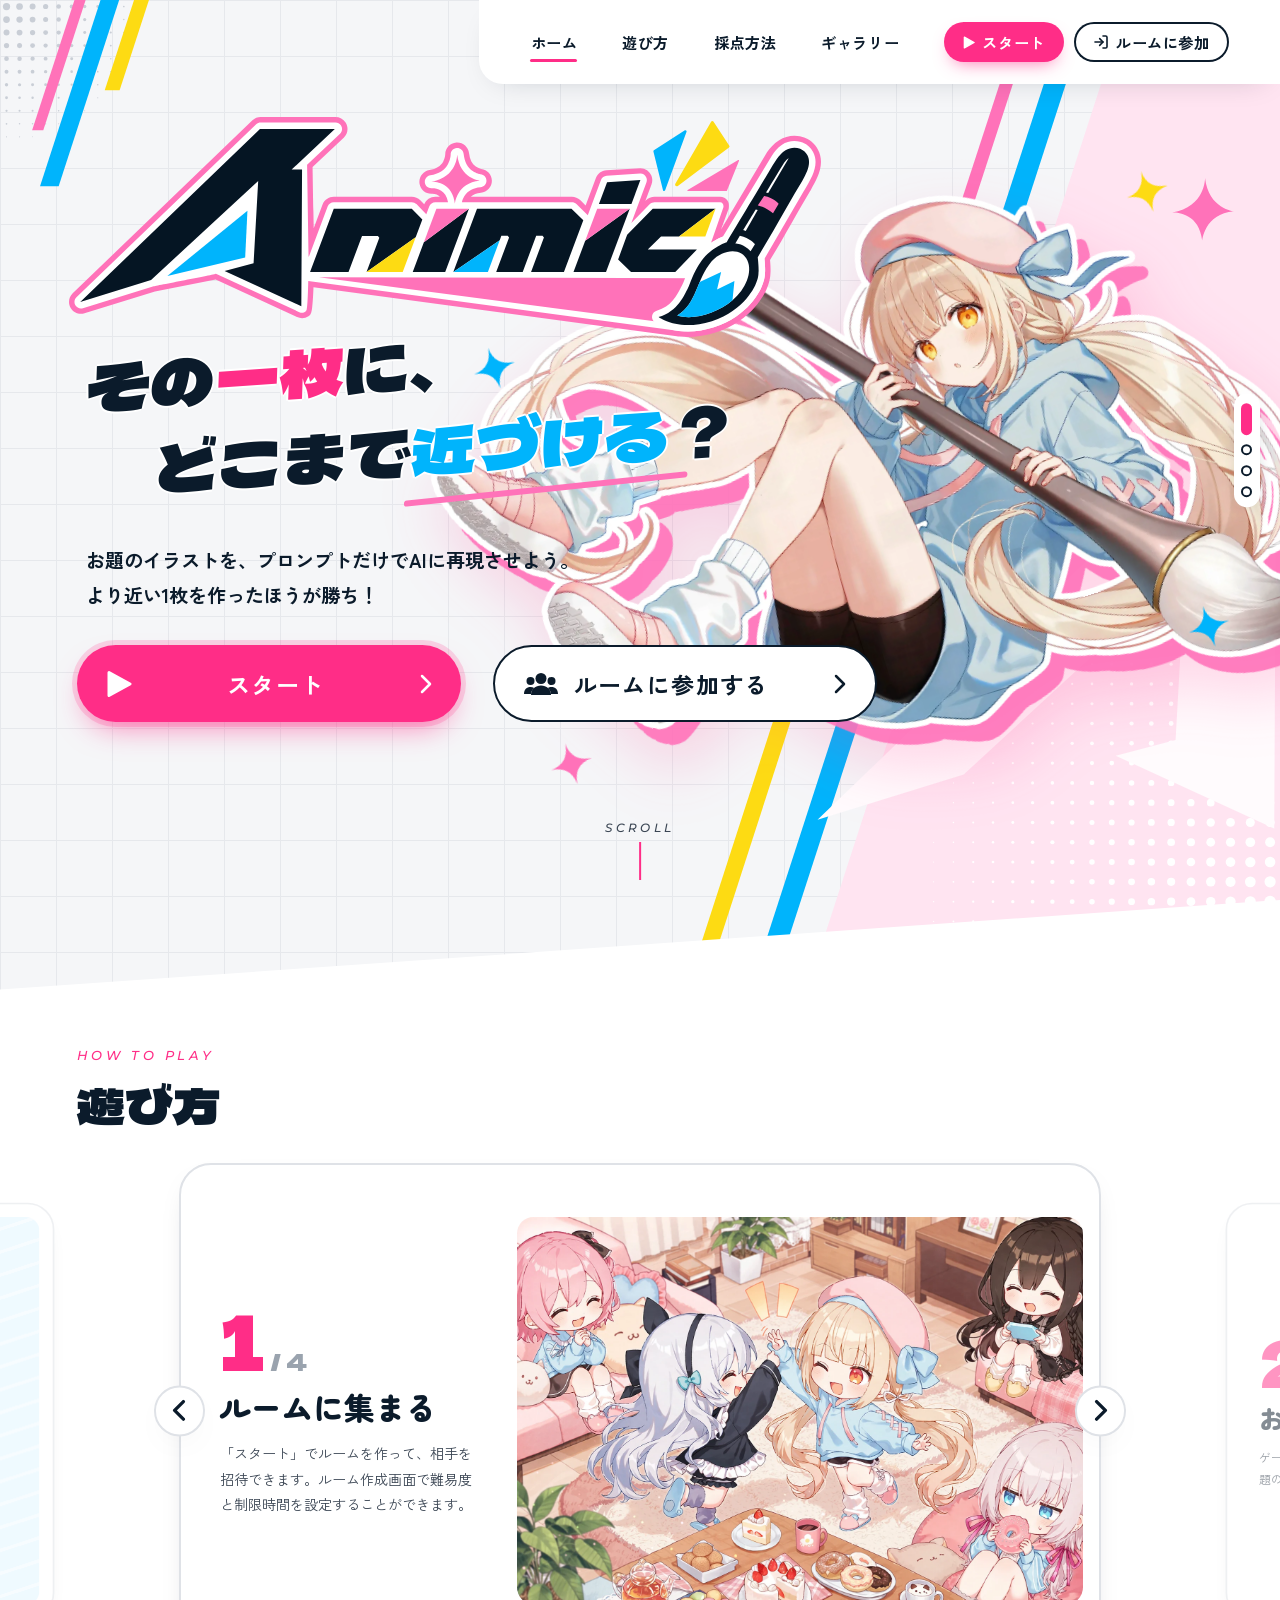
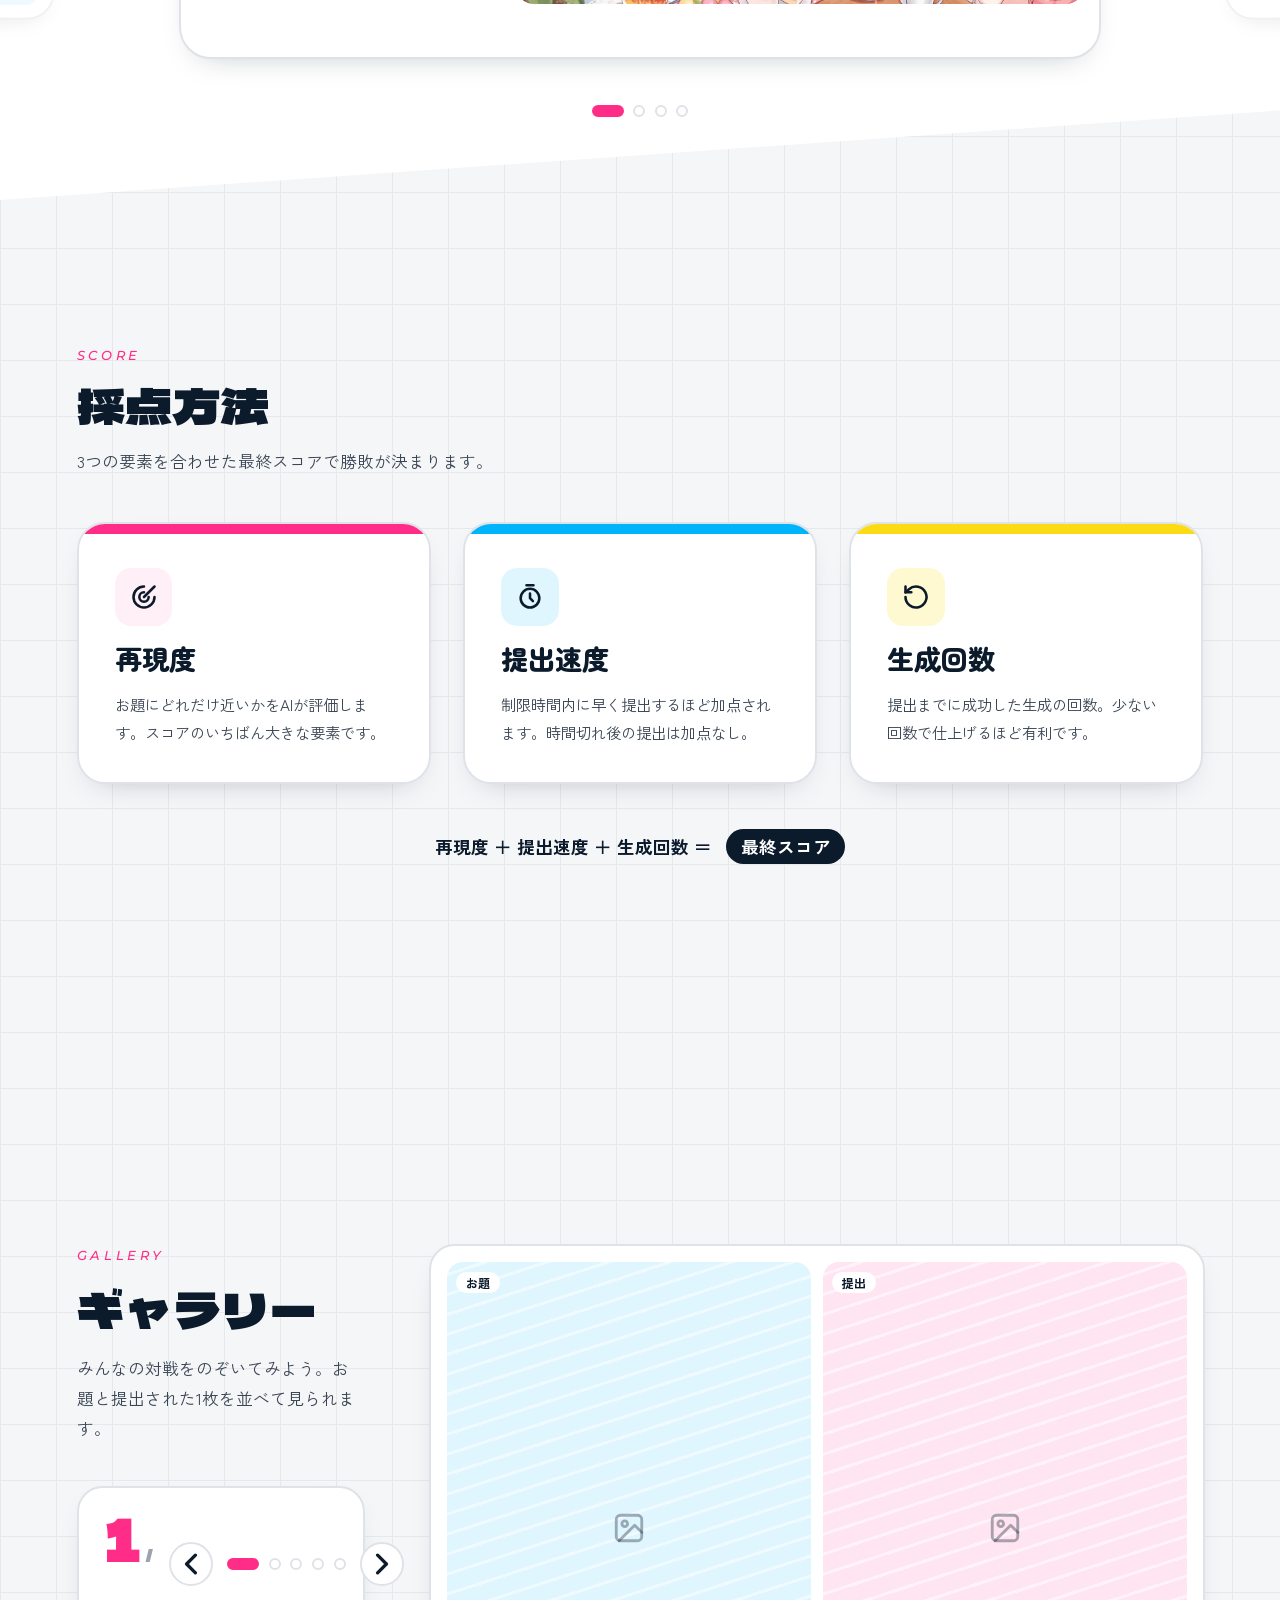
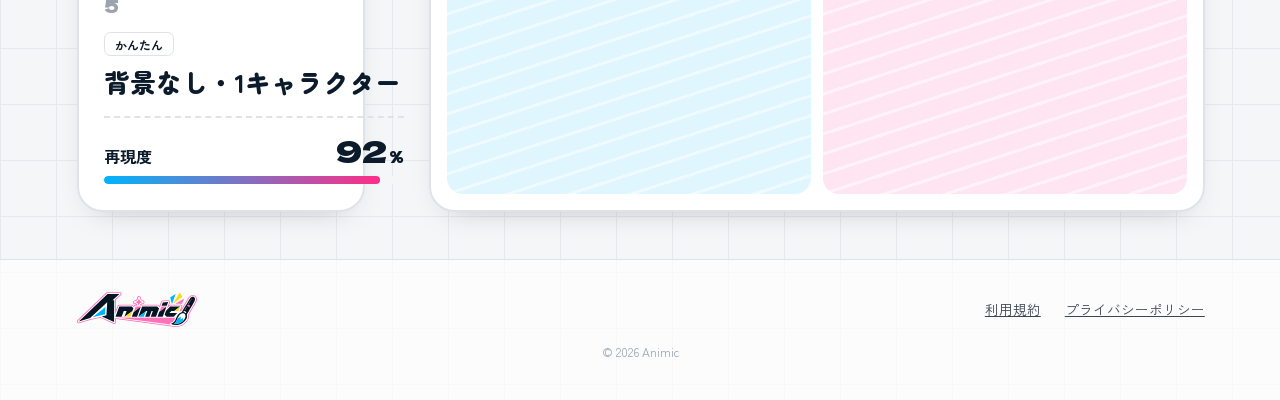
==== commit 01c91092: "feat(mock): 結果画面を採点演出つきに作り直し、ギャラリーを1対戦ずつ見せる形にする - 結果画面: 一人ずつ推論の演出を見せてから点数を出し、最後に表彰台と順位表を出す - トップのギャラ" ====
--- a/index.html
+++ b/index.html
@@ -28,6 +28,9 @@
         --latin: "Montserrat", "Helvetica Neue", Arial, sans-serif;
         /* 「遊び方」の白い帯の斜めの高さ。ヒーローの背景の帯もここまで伸ばす */
         --slant: clamp(2.5rem, 7vw, 6rem);
+        /* カードの縁と影: 対戦画面・ロビーと同じ、淡い縁とやわらかい影 */
+        --edge: #dfe2e7;
+        --lift: 0 12px 32px -20px rgb(11 27 43 / 0.35);
       }
 
       * {
@@ -378,7 +381,7 @@
       }
 
       .btn-lobby {
-        border: 2.5px solid var(--ink);
+        border: 2px solid var(--ink);
         color: var(--ink);
         background: #fff;
       }
@@ -569,8 +572,7 @@
       }
 
       html.is-scroll .how > .section-head,
-      html.is-scroll .score-screen > .section-head,
-      html.is-scroll .gallery-body > .section-head {
+      html.is-scroll .score-screen > .section-head {
         margin-top: var(--snap-head-offset);
       }
 
@@ -578,9 +580,10 @@
         align-content: start;
       }
 
+      /* ギャラリーは見出しと比較が横に並ぶので、上の余白は本体に取る */
       html.is-scroll .gallery-body {
         align-content: start;
-        padding-top: 0;
+        padding-top: var(--snap-head-offset);
       }
 
       html.is-scroll .steps {
@@ -1021,88 +1024,172 @@
         grid-template-rows: 1fr auto;
       }
 
+      /* PC: 左の列に 見出し → 対戦の情報 → 左右のボタン を上・中・下に置き、右の列に画像2枚を画面の高さいっぱいに並べる。
+         画像の大きさから右の列の幅が決まり、残りの幅は左の列が使う */
       .gallery-body {
+        --shot-h: min(100svh - var(--snap-head-offset, 8rem) - 14rem, (44vw - 12rem) * 1216 / 832);
         display: grid;
-        align-content: center;
-        gap: clamp(1.5rem, 4vh, 2.5rem);
-        padding: clamp(7rem, 16vh, 9rem) clamp(2.5rem, 6vw, 6.5rem) clamp(2rem, 5vh, 3rem);
-      }
-
-      .gallery-grid {
+        grid-template-columns: minmax(18rem, 1fr) auto;
+        grid-template-rows: auto auto; /* 2行の高さの合計は右の画像のパネルの高さになる */
+        grid-template-areas:
+          "head viewer"
+          "info viewer";
+        align-content: start;
+        gap: clamp(1rem, 3vh, 1.75rem) clamp(2rem, 5vw, 5rem);
+        padding: clamp(7rem, 16vh, 9rem) clamp(2.5rem, 6vw, 6.5rem) 2rem;
+      }
+
+      .gallery-body > .section-head {
+        grid-area: head;
+      }
+
+      /* 対戦のカード: 左の列の幅いっぱい。下端を右の画像のパネルの下端にそろえる */
+      .match-card {
+        grid-area: info;
+        align-self: end;
         display: grid;
-        grid-template-columns: repeat(3, minmax(0, 1fr));
-        gap: clamp(1rem, 2.5vw, 2rem);
+        gap: 1.1rem;
+        padding: clamp(1.1rem, 2vw, 1.6rem);
+        background: #fff;
+        border: 2px solid var(--edge);
+        border-radius: 1.6rem;
+        box-shadow: var(--lift);
+      }
+
+      .match-top {
+        display: flex;
+        align-items: center;
+        justify-content: space-between;
+        gap: 1rem;
+      }
+
+      /* 番号は遊び方のカードと同じ見せ方 */
+      .match-no {
         margin: 0;
-        padding: 0;
-        list-style: none;
-      }
-
-      .match {
+        font-family: var(--display);
+        font-size: clamp(2.4rem, min(4.4vw, 7vh), 3.6rem);
+        line-height: 0.9;
+        color: var(--pink);
+      }
+
+      .match-no small {
+        margin-left: 0.4rem;
+        font-size: 0.3em;
+        color: #9aa3ae;
+      }
+
+      .gallery-controls {
+        gap: 0.9rem;
+      }
+
+      .gallery .carousel-arrow {
+        position: static;
+        translate: none;
+        width: 2.75rem;
+        height: 2.75rem;
+      }
+
+      .match-info {
         display: grid;
-        gap: 0.9rem;
+        gap: 0.55rem;
+      }
+
+      .match-title {
+        margin: 0;
+        font-family: var(--round);
+        font-weight: 900;
+        font-size: clamp(1.25rem, min(2vw, 3.6vh), 1.7rem);
+        line-height: 1.3;
+      }
+
+      .match-tags {
+        display: flex;
+        flex-wrap: wrap;
+        align-items: center;
+        gap: 0.4rem 0.6rem;
+        margin: 0;
+        font-size: 0.88rem;
+        color: var(--muted);
+      }
+
+      /* 再現度: 点線で区切ってカードの下に */
+      .match-score {
+        display: grid;
+        gap: 0.5rem;
+        padding-top: 1.1rem;
+        border-top: 2px dashed var(--edge);
+      }
+
+      .match-row {
+        display: flex;
+        align-items: baseline;
+        justify-content: space-between;
+        gap: 0.5rem;
+        font-weight: 700;
+      }
+
+      .match-row b {
+        font-family: var(--display);
+        font-weight: 400;
+        font-size: 1.9rem;
+        line-height: 1;
+      }
+
+      .match-row b small {
+        margin-left: 0.1em;
+        font-size: 0.5em;
+      }
+
+      .viewer {
+        grid-area: viewer;
+        align-self: start;
+        display: grid;
+        grid-template-columns: auto auto;
+        gap: 0.75rem;
         padding: 1rem;
         background: #fff;
-        border: 2.5px solid var(--ink);
-        border-radius: 1.5rem;
-        box-shadow: 0 8px 0 var(--ink);
-      }
-
-      .match-images {
-        display: grid;
-        grid-template-columns: 1fr 1fr;
-        gap: 0.5rem;
-      }
-
-      /* 画像はモックのため、色と模様で代用する */
+        border: 2px solid var(--edge);
+        border-radius: 1.6rem;
+        box-shadow: var(--lift);
+      }
+
+      /* 画像はモックのため、色と模様で代用する。生成画像と同じ縦長（832×1216） */
       .shot {
         position: relative;
         display: grid;
         place-items: center;
-        aspect-ratio: 1;
+        height: max(12rem, var(--shot-h));
+        aspect-ratio: 832 / 1216;
         margin: 0;
-        border-radius: 0.9rem;
+        border-radius: 1rem;
         background:
           repeating-linear-gradient(-18deg, transparent 0 16px, rgb(255 255 255 / 0.5) 16px 19px),
           var(--tint);
         color: rgb(11 27 43 / 0.35);
+        transition: background-color 0.3s;
       }
 
       .shot figcaption {
         position: absolute;
-        top: 0.5rem;
-        left: 0.5rem;
-        padding: 0.15rem 0.55rem;
+        top: 0.6rem;
+        left: 0.6rem;
+        padding: 0.15rem 0.6rem;
         border-radius: 999px;
         background: #fff;
-        font-size: 0.72rem;
+        font-size: 0.75rem;
         font-weight: 700;
         color: var(--ink);
       }
 
-      .match-meta {
-        display: grid;
-        gap: 0.45rem;
-        padding-inline: 0.25rem;
-        font-size: 0.85rem;
-      }
-
-      .match-meta .row {
-        display: flex;
-        align-items: center;
-        justify-content: space-between;
-        gap: 0.5rem;
-      }
-
       .level {
-        padding: 0.1rem 0.55rem;
+        padding: 0.15rem 0.6rem;
         border-radius: 0.4rem;
-        font-size: 0.72rem;
+        font-size: 0.75rem;
         font-weight: 700;
-        background: var(--ground);
-      }
-
-      .players {
-        font-weight: 700;
+        white-space: nowrap;
+        background: #fff;
+        border: 1.5px solid var(--edge);
+        color: var(--ink);
       }
 
       .meter {
@@ -1117,6 +1204,7 @@
         height: 100%;
         border-radius: inherit;
         background: linear-gradient(90deg, var(--cyan), var(--pink));
+        transition: width 0.5s cubic-bezier(0.2, 0.9, 0.3, 1);
       }
 
       .gallery-note {
@@ -1437,18 +1525,23 @@
         .score-card h3 {
           align-self: end;
         }
-        /* ギャラリーは横にスワイプして見る */
-        .gallery-grid {
-          grid-template-columns: none;
-          grid-auto-flow: column;
-          grid-auto-columns: min(80%, 20rem);
-          overflow-x: auto;
-          scroll-snap-type: x mandatory;
-          margin-inline: calc(-1 * clamp(1.25rem, 6vw, 6.5rem));
-          padding: 0 clamp(1.25rem, 6vw, 6.5rem) 1rem;
-        }
-        .match {
-          scroll-snap-align: center;
+        /* ギャラリー: 見出し → 画像 → 対戦のカード の順に縦に積む。画像は幅で大きさを決める */
+        .gallery-body {
+          --shot-h: min(100svh - var(--snap-head-offset, 8rem) - 24rem, (50vw - 2.4rem) * 1216 / 832);
+          grid-template-columns: minmax(0, 1fr);
+          grid-template-rows: none;
+          grid-template-areas:
+            "head"
+            "viewer"
+            "info";
+          row-gap: 1rem;
+        }
+        /* 画像のパネルとカードは同じ幅（列いっぱい）にそろえ、画像はパネルの中央に置く */
+        .viewer {
+          justify-content: center;
+        }
+        .match-card {
+          align-self: auto;
         }
       }
 
@@ -1878,31 +1971,33 @@
           font-size: 0.85rem;
         }
 
-        /* ギャラリー: 横にスワイプするカード。フッターは画面下の余白の上まで */
+        /* ギャラリー: フッターは画面下の余白の上まで */
         .gallery-body {
-          gap: 1rem;
+          --shot-h: min(100svh - var(--snap-head-offset, 8rem) - 22rem, (50vw - 2.2rem) * 1216 / 832);
+          gap: 0.75rem;
           padding: 0 16px 1.25rem;
         }
-        .gallery-grid {
-          grid-auto-columns: 82%;
+        .viewer {
+          gap: 0.5rem;
+          padding: 0.6rem;
+          border-radius: 20px;
+        }
+        .match-title {
+          font-size: 1.15rem;
+        }
+        .match-card {
           gap: 0.8rem;
-          margin-inline: -16px;
-          padding: 0.25rem 16px 0.75rem;
-          scroll-padding-inline: 16px;
-          scrollbar-width: none;
-        }
-        .match {
-          min-width: 0;
-          scroll-snap-align: start;
-          border-width: 2px;
+          padding: 0.9rem 1rem 1rem;
           border-radius: 20px;
-          box-shadow: 0 5px 0 var(--ink);
-        }
-        .match-images {
-          grid-template-columns: repeat(2, minmax(0, 1fr));
-        }
-        .level {
-          white-space: nowrap;
+        }
+        .match-no {
+          font-size: 2.2rem;
+        }
+        .match-score {
+          padding-top: 0.8rem;
+        }
+        .match-row b {
+          font-size: 1.5rem;
         }
         .footer {
           justify-content: center;
@@ -1942,7 +2037,6 @@
       /* 高さの低いスマホ: ホームの文字とボタンが画面に収まるよう、キャラと余白を詰める */
       @media (max-width: 560px) and (max-height: 740px) {
         .score-screen {
-          gap: 0.75rem;        .score-screen {
           gap: 0.75rem;
         }
         .score-screen .section-head p {
@@ -2161,6 +2255,47 @@
           transition: none;
         }
       }
+
+      /* ---------- 遊び方・採点方法・ギャラリーのカード: 対戦画面と同じ見た目にそろえる ----------
+         黒い太枠とずらした影ではなく、淡い縁とやわらかい影（画面の幅ごとの指定より後に置いて上書きする） */
+      .step {
+        --plate: 0px;
+        border: 2px solid var(--edge);
+        box-shadow: var(--lift);
+      }
+
+      .step-visual svg {
+        border: 2px solid var(--edge);
+        box-shadow: var(--lift);
+      }
+
+      .score-card {
+        border: 2px solid var(--edge);
+        box-shadow: var(--lift);
+      }
+
+      .carousel-arrow {
+        border: 2px solid var(--edge);
+        box-shadow: var(--lift);
+      }
+
+      .carousel-arrow:hover {
+        border-color: var(--pink);
+      }
+
+      .carousel-arrow:active {
+        transform: scale(0.94);
+        box-shadow: var(--lift);
+      }
+
+      .carousel-dots button {
+        border-color: var(--edge);
+      }
+
+      .carousel-dots button[aria-current="true"] {
+        border-color: var(--pink);
+      }
+
     </style>
   </head>
   <body>
@@ -2368,47 +2503,41 @@
     </section>
 
     <section class="screen gallery" id="gallery" data-nav="gallery" aria-labelledby="gallery-title">
-      <div class="gallery-body">
+      <!-- 左: 見出し → いま見ている対戦の情報 → 左右のボタンとドット / 右: お題と提出画像を大きく並べる。
+           左右のボタン・ドット・左右キー・横スワイプで対戦を切り替える -->
+      <div class="gallery-body" id="gallery-carousel" role="region" aria-roledescription="カルーセル" aria-label="みんなの対戦">
         <div class="section-head" data-reveal style="--r: 0">
           <p class="eyebrow">GALLERY</p>
           <h2 id="gallery-title">ギャラリー</h2>
           <p>みんなの対戦をのぞいてみよう。お題と提出された1枚を並べて見られます。</p>
         </div>
-        <ul class="gallery-grid">
-          <li class="match" data-reveal style="--r: 2">
-            <div class="match-images">
-              <figure class="shot" style="--tint: #e0f6ff"><svg width="34" height="34" viewBox="0 0 24 24" fill="none" stroke="currentColor" stroke-width="2" stroke-linecap="round" stroke-linejoin="round" aria-hidden="true"><rect x="3" y="3" width="18" height="18" rx="3" /><circle cx="9" cy="9" r="2" /><path d="m21 15-5-5L5 21" /></svg><figcaption>お題</figcaption></figure>
-              <figure class="shot" style="--tint: #ffe4f1"><svg width="34" height="34" viewBox="0 0 24 24" fill="none" stroke="currentColor" stroke-width="2" stroke-linecap="round" stroke-linejoin="round" aria-hidden="true"><rect x="3" y="3" width="18" height="18" rx="3" /><circle cx="9" cy="9" r="2" /><path d="m21 15-5-5L5 21" /></svg><figcaption>提出</figcaption></figure>
+        <!-- いま見ている対戦: 番号と左右のボタン → 難易度・お題の条件 → 再現度 を1枚のカードにまとめる（プレイヤー名は出さない） -->
+        <div class="match-card" data-reveal style="--r: 1">
+          <div class="match-top">
+            <p class="match-no"><b id="match-no">1</b><small>/ 5</small></p>
+            <div class="carousel-controls gallery-controls">
+              <button class="carousel-arrow prev" type="button" id="gallery-prev" aria-label="前の対戦">
+                <svg width="14" height="22" viewBox="0 0 12 20" aria-hidden="true"><path d="M10 2 L2 10 L10 18" fill="none" stroke="currentColor" stroke-width="3" stroke-linecap="round" stroke-linejoin="round" /></svg>
+              </button>
+              <ol class="carousel-dots" id="gallery-dots" aria-label="対戦"></ol>
+              <button class="carousel-arrow next" type="button" id="gallery-next" aria-label="次の対戦">
+                <svg width="14" height="22" viewBox="0 0 12 20" aria-hidden="true"><path d="M2 2 L10 10 L2 18" fill="none" stroke="currentColor" stroke-width="3" stroke-linecap="round" stroke-linejoin="round" /></svg>
+              </button>
             </div>
-            <div class="match-meta">
-              <div class="row"><span class="level">かんたん</span><span class="players">ねこぜ <small>vs</small> ぴよ丸</span></div>
-              <div class="row"><span>再現度</span><b>92%</b></div>
-              <div class="meter" aria-hidden="true"><span style="width: 92%"></span></div>
-            </div>
-          </li>
-          <li class="match" data-reveal style="--r: 3">
-            <div class="match-images">
-              <figure class="shot" style="--tint: #fff9d1"><svg width="34" height="34" viewBox="0 0 24 24" fill="none" stroke="currentColor" stroke-width="2" stroke-linecap="round" stroke-linejoin="round" aria-hidden="true"><rect x="3" y="3" width="18" height="18" rx="3" /><circle cx="9" cy="9" r="2" /><path d="m21 15-5-5L5 21" /></svg><figcaption>お題</figcaption></figure>
-              <figure class="shot" style="--tint: #e0f6ff"><svg width="34" height="34" viewBox="0 0 24 24" fill="none" stroke="currentColor" stroke-width="2" stroke-linecap="round" stroke-linejoin="round" aria-hidden="true"><rect x="3" y="3" width="18" height="18" rx="3" /><circle cx="9" cy="9" r="2" /><path d="m21 15-5-5L5 21" /></svg><figcaption>提出</figcaption></figure>
-            </div>
-            <div class="match-meta">
-              <div class="row"><span class="level">ふつう</span><span class="players">ぴくせる侍 <small>vs</small> プロンプト職人</span></div>
-              <div class="row"><span>再現度</span><b>85%</b></div>
-              <div class="meter" aria-hidden="true"><span style="width: 85%"></span></div>
-            </div>
-          </li>
-          <li class="match" data-reveal style="--r: 4">
-            <div class="match-images">
-              <figure class="shot" style="--tint: #ffe4f1"><svg width="34" height="34" viewBox="0 0 24 24" fill="none" stroke="currentColor" stroke-width="2" stroke-linecap="round" stroke-linejoin="round" aria-hidden="true"><rect x="3" y="3" width="18" height="18" rx="3" /><circle cx="9" cy="9" r="2" /><path d="m21 15-5-5L5 21" /></svg><figcaption>お題</figcaption></figure>
-              <figure class="shot" style="--tint: #fff9d1"><svg width="34" height="34" viewBox="0 0 24 24" fill="none" stroke="currentColor" stroke-width="2" stroke-linecap="round" stroke-linejoin="round" aria-hidden="true"><rect x="3" y="3" width="18" height="18" rx="3" /><circle cx="9" cy="9" r="2" /><path d="m21 15-5-5L5 21" /></svg><figcaption>提出</figcaption></figure>
-            </div>
-            <div class="match-meta">
-              <div class="row"><span class="level">むずかしい</span><span class="players">ぴよ丸 <small>vs</small> ねこぜ</span></div>
-              <div class="row"><span>再現度</span><b>78%</b></div>
-              <div class="meter" aria-hidden="true"><span style="width: 78%"></span></div>
-            </div>
-          </li>
-        </ul>
+          </div>
+          <div class="match-info" aria-live="polite">
+            <p class="match-tags"><span class="level" id="viewer-level">かんたん</span></p>
+            <h3 class="match-title" id="viewer-rule">背景なし・1キャラクター</h3>
+          </div>
+          <div class="match-score">
+            <div class="match-row"><span>再現度</span><b id="viewer-score">92<small>%</small></b></div>
+            <div class="meter" aria-hidden="true"><span id="viewer-meter" style="width: 92%"></span></div>
+          </div>
+        </div>
+        <div class="viewer" data-reveal style="--r: 1">
+          <figure class="shot" id="viewer-topic" style="--tint: #e0f6ff"><svg width="34" height="34" viewBox="0 0 24 24" fill="none" stroke="currentColor" stroke-width="2" stroke-linecap="round" stroke-linejoin="round" aria-hidden="true"><rect x="3" y="3" width="18" height="18" rx="3" /><circle cx="9" cy="9" r="2" /><path d="m21 15-5-5L5 21" /></svg><figcaption>お題</figcaption></figure>
+          <figure class="shot" id="viewer-shot" style="--tint: #ffe4f1"><svg width="34" height="34" viewBox="0 0 24 24" fill="none" stroke="currentColor" stroke-width="2" stroke-linecap="round" stroke-linejoin="round" aria-hidden="true"><rect x="3" y="3" width="18" height="18" rx="3" /><circle cx="9" cy="9" r="2" /><path d="m21 15-5-5L5 21" /></svg><figcaption>提出</figcaption></figure>
+        </div>
       </div>
       <footer class="footer">
         <img src="images/animic-logo.svg" alt="Animic" width="2078" height="607" />
@@ -2442,6 +2571,41 @@
 
     <script src="common.js"></script>
     <script>
+      // ギャラリー: 対戦を1つずつ、お題と提出画像を並べて見せる（左右のボタン・ドット・左右キー・横スワイプで切り替え）
+      const MATCHES = [
+        { level: "かんたん", rule: "背景なし・1キャラクター", score: 92, topic: "#e0f6ff", shot: "#ffe4f1" },
+        { level: "ふつう", rule: "背景あり・1キャラクター", score: 85, topic: "#fff9d1", shot: "#e0f6ff" },
+        { level: "むずかしい", rule: "背景あり・2キャラクター", score: 78, topic: "#ffe4f1", shot: "#fff9d1" },
+        { level: "かんたん", rule: "背景なし・1キャラクター", score: 88, topic: "#e3f6ee", shot: "#ffe4f1" },
+        { level: "ふつう", rule: "背景あり・1キャラクター", score: 81, topic: "#efe9ff", shot: "#e0f6ff" },
+      ];
+      let matchIndex = 0;
+      const matchDots = MATCHES.map((m, i) => {
+        const li = document.createElement("li");
+        const button = Object.assign(document.createElement("button"), { type: "button" });
+        button.setAttribute("aria-label", `${i + 1}つ目の対戦`);
+        button.addEventListener("click", () => showMatch(i));
+        li.append(button);
+        document.getElementById("gallery-dots").append(li);
+        return button;
+      });
+      function showMatch(index) {
+        matchIndex = (index + MATCHES.length) % MATCHES.length;
+        const m = MATCHES[matchIndex];
+        document.getElementById("viewer-topic").style.setProperty("--tint", m.topic);
+        document.getElementById("viewer-shot").style.setProperty("--tint", m.shot);
+        document.getElementById("viewer-level").textContent = m.level;
+        document.getElementById("viewer-rule").textContent = m.rule;
+        document.getElementById("viewer-score").innerHTML = `${m.score}<small>%</small>`;
+        document.getElementById("match-no").textContent = matchIndex + 1;
+        document.getElementById("viewer-meter").style.width = `${m.score}%`;
+        matchDots.forEach((dot, i) => dot.setAttribute("aria-current", String(i === matchIndex)));
+      }
+      const slideMatch = (dir) => showMatch(matchIndex + dir);
+      document.getElementById("gallery-prev").addEventListener("click", () => slideMatch(-1));
+      document.getElementById("gallery-next").addEventListener("click", () => slideMatch(1));
+      showMatch(0);
+
       const dialog = document.getElementById("join-dialog");
       const input = document.getElementById("room-code");
       const msg = document.getElementById("code-msg");
@@ -2599,6 +2763,7 @@
 
         const busy = () => document.querySelector("dialog[open], .wipe");
         const onHow = () => screens[current]?.id === "how";
+        const onGallery = () => screens[current]?.id === "gallery";
 
         // タッチ操作では、画面の中身が縦にあふれている場合だけ、端に着くまで中をスクロールさせる
         function canScrollInside(dir) {
@@ -2708,8 +2873,9 @@
           const target = touch.t;
           touch = null;
           if (Math.abs(dx) > Math.abs(dy)) {
-            // 横スワイプ: 遊び方ではカードを送る（ギャラリーの横スクロールは妨げない）
+            // 横スワイプ: 遊び方では手順のカード、ギャラリーでは対戦を送る
             if (Math.abs(dx) >= 40 && onHow() && target.closest("#how-carousel")) slide(Math.sign(dx));
+            if (Math.abs(dx) >= 40 && onGallery() && target.closest("#gallery-carousel")) slideMatch(Math.sign(dx));
             return;
           }
           if (scrollMode || locked || Math.abs(dy) < innerHeight * 0.05 || canScrollInside(Math.sign(dy))) return;
@@ -2718,15 +2884,20 @@
 
         addEventListener("keydown", (event) => {
           if (busy() || event.target.closest?.("input, textarea, select")) return;
-          // スクロール版では、遊び方の左右キー以外はブラウザ本来のスクロールに任せる
-          if (scrollMode && !(onHow() && (event.key === "ArrowLeft" || event.key === "ArrowRight"))) return;
+          // スクロール版では、遊び方・ギャラリーの左右キー以外はブラウザ本来のスクロールに任せる
+          const sideKey = event.key === "ArrowLeft" || event.key === "ArrowRight";
+          if (scrollMode && !((onHow() || onGallery()) && sideKey)) return;
           if (event.key === "Home" || event.key === "End") {
             event.preventDefault();
             return go(event.key === "Home" ? 0 : screens.length - 1);
           }
-          if (onHow() && (event.key === "ArrowLeft" || event.key === "ArrowRight")) {
+          if (onHow() && sideKey) {
             event.preventDefault();
             return slide(event.key === "ArrowLeft" ? -1 : 1);
+          }
+          if (onGallery() && sideKey) {
+            event.preventDefault();
+            return slideMatch(event.key === "ArrowLeft" ? -1 : 1);
           }
           let dir = { ArrowDown: 1, PageDown: 1, ArrowUp: -1, PageUp: -1 }[event.key];
           if (event.key === " " && !event.target.closest?.("button, a")) dir = event.shiftKey ? -1 : 1;
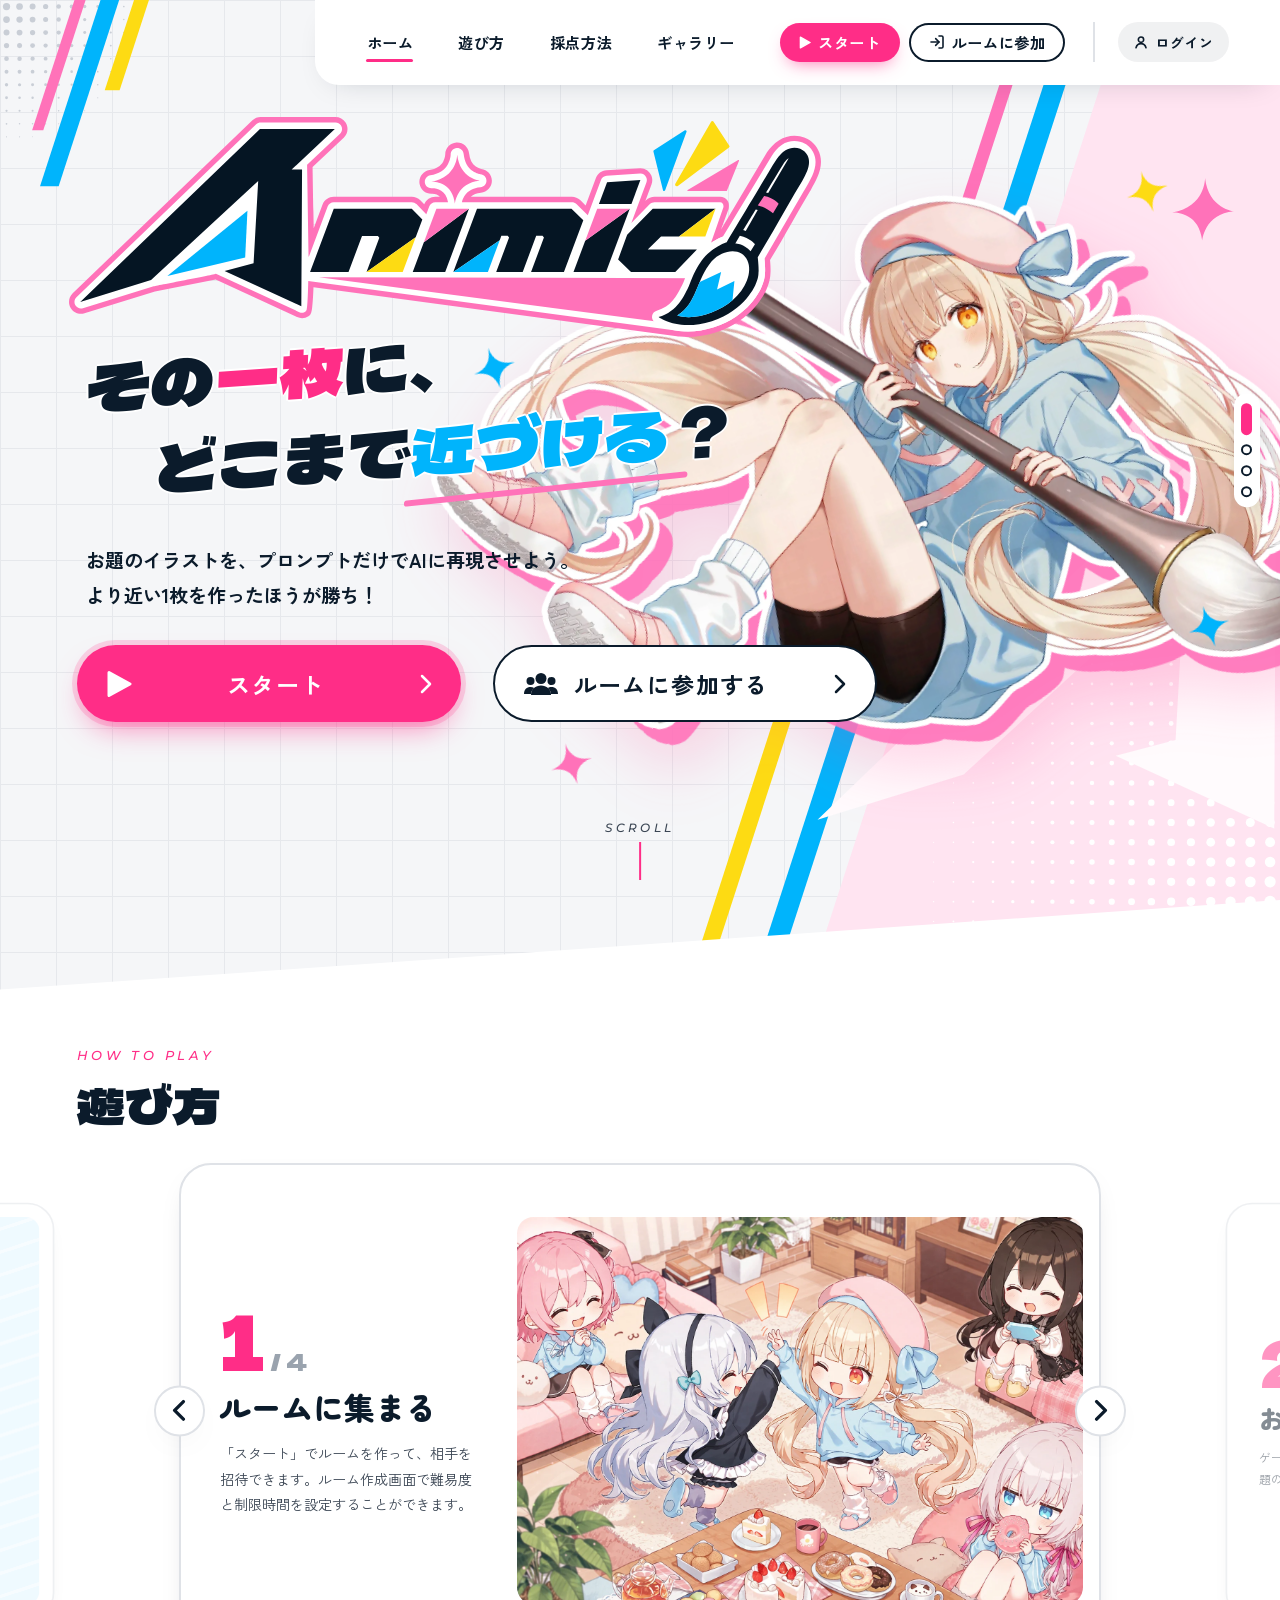
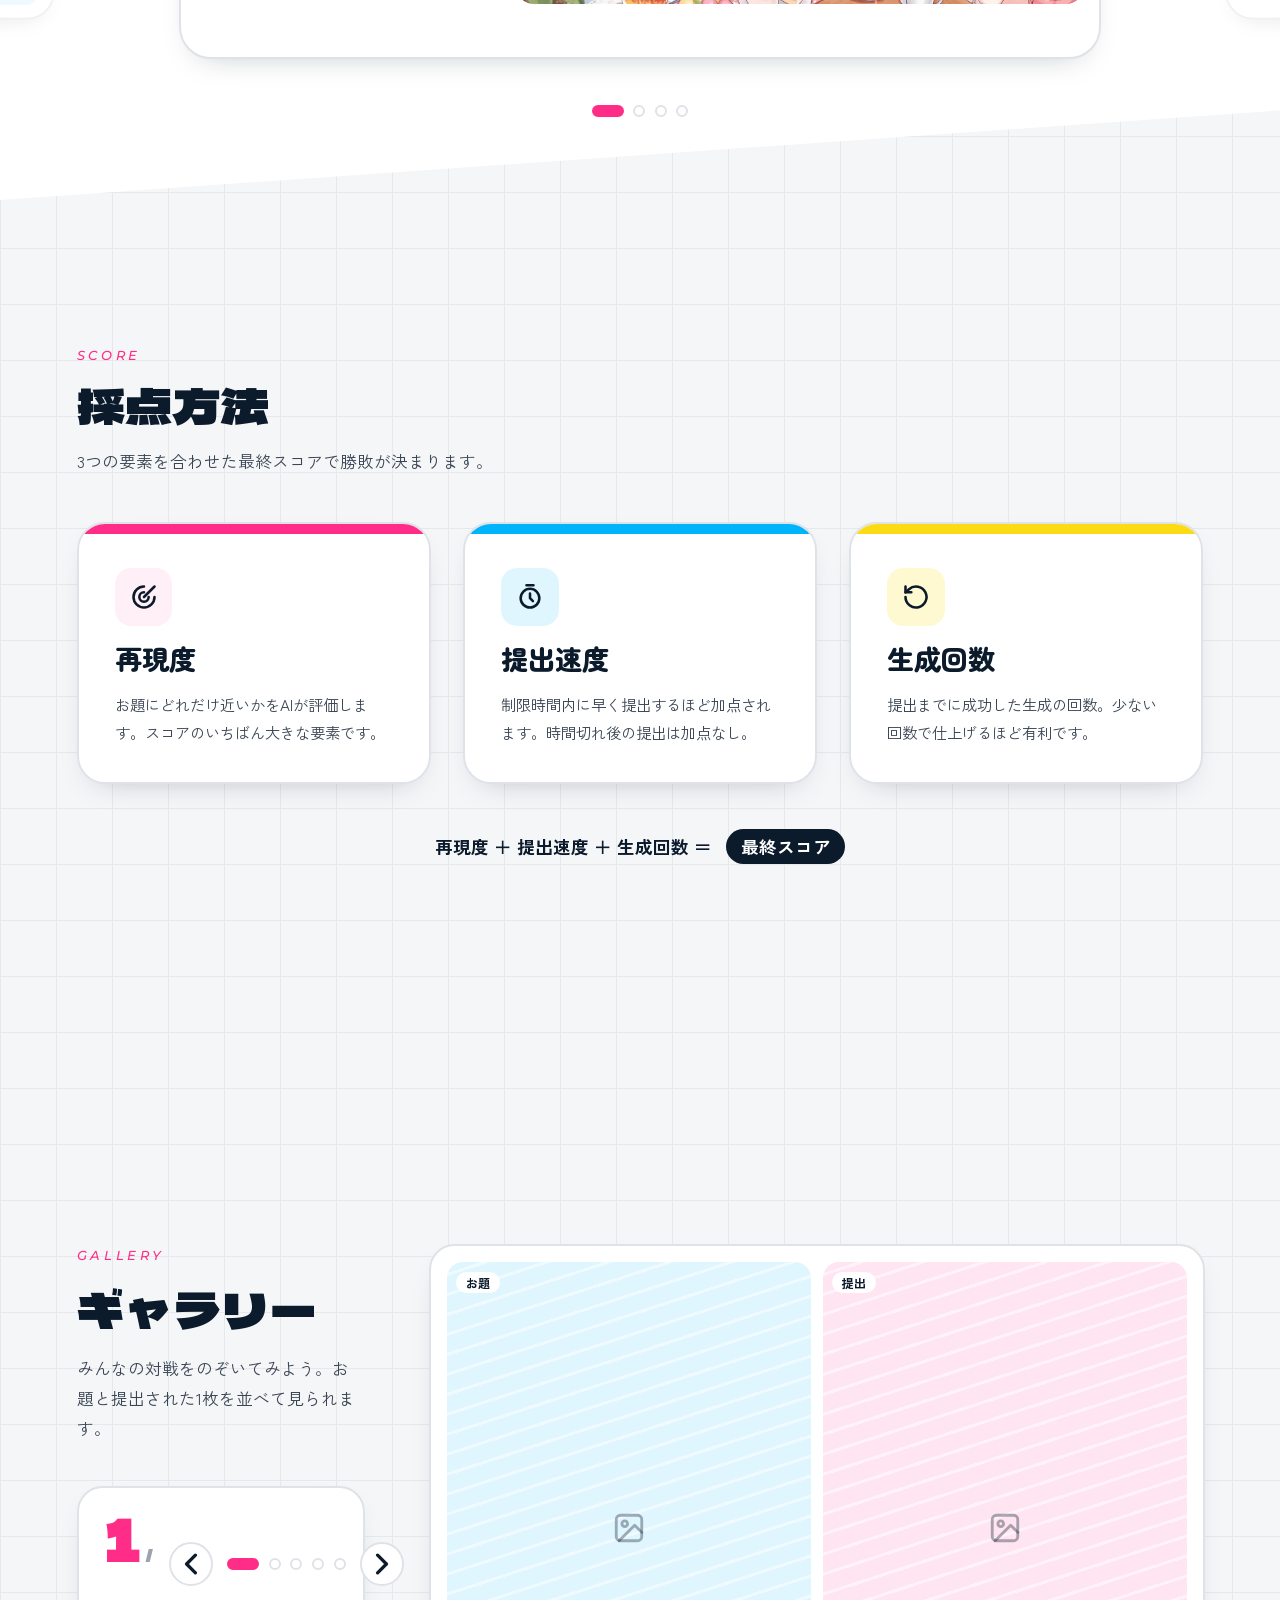
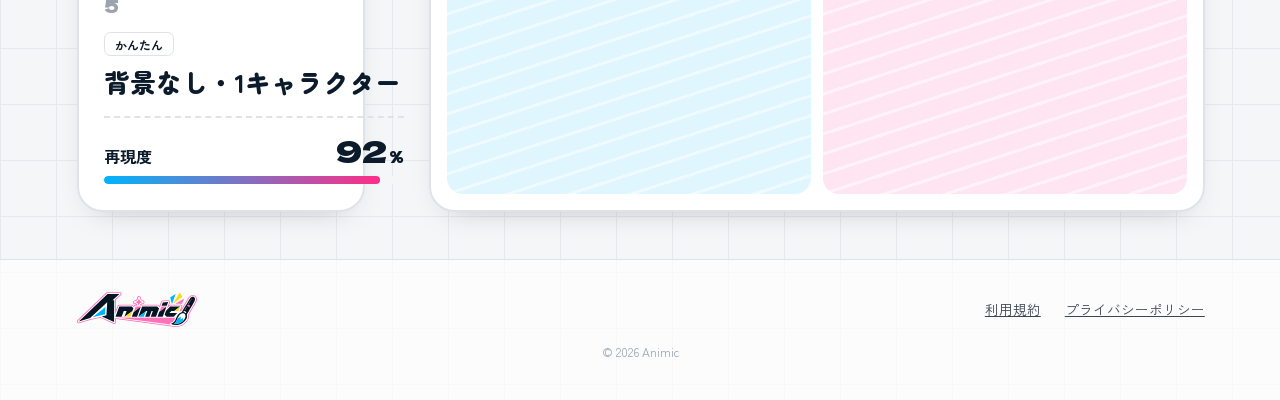
==== commit dc9b46d7: "feat(mock): ログインの入口をトップと結果画面に置き、戦績を残せるようにする - トップ右上にログインボタン。ログイン中はアバターから戦績とログアウトのメニューを開く - 結果画面: ゲスト" ====
--- a/index.html
+++ b/index.html
@@ -11,2292 +11,9 @@
       rel="stylesheet"
       href="https://fonts.googleapis.com/css2?family=Dela+Gothic+One&family=Zen+Maru+Gothic:wght@500;700;900&family=Zen+Kaku+Gothic+New:wght@500;700&family=Montserrat:ital,wght@1,500&family=JetBrains+Mono:wght@700&display=swap"
     />
-    <link rel="stylesheet" href="transition.css" />
-    <style>
-      :root {
-        --ground: #f5f6f8;
-        --grid: #e6e8ec;
-        --ink: #0b1b2b;
-        --muted: #3b4654;
-        --pink: #ff2d87;
-        --pink-soft: #ff72b9;
-        --cyan: #00b4fc;
-        --yellow: #fddb13;
-        --display: "Dela Gothic One", "Zen Maru Gothic", "Hiragino Sans", sans-serif;
-        --round: "Zen Maru Gothic", "Hiragino Maru Gothic ProN", "Yu Gothic", sans-serif;
-        --body: "Zen Kaku Gothic New", "Hiragino Sans", "Yu Gothic", system-ui, sans-serif;
-        --latin: "Montserrat", "Helvetica Neue", Arial, sans-serif;
-        /* 「遊び方」の白い帯の斜めの高さ。ヒーローの背景の帯もここまで伸ばす */
-        --slant: clamp(2.5rem, 7vw, 6rem);
-        /* カードの縁と影: 対戦画面・ロビーと同じ、淡い縁とやわらかい影 */
-        --edge: #dfe2e7;
-        --lift: 0 12px 32px -20px rgb(11 27 43 / 0.35);
-      }
-
-      * {
-        box-sizing: border-box;
-      }
-
-      body {
-        margin: 0;
-        overflow-x: hidden;
-        color: var(--ink);
-        font-family: var(--body);
-        background-color: var(--ground);
-        background-image:
-          linear-gradient(var(--grid) 1px, transparent 1px),
-          linear-gradient(90deg, var(--grid) 1px, transparent 1px);
-        background-size: 56px 56px;
-      }
-
-      /* ---------- nav ---------- */
-      .nav {
-        position: fixed;
-        top: 0;
-        right: 0;
-        z-index: 10;
-        display: flex;
-        align-items: center;
-        gap: clamp(1rem, 3.5vw, 3.5rem);
-        padding: 1.4rem clamp(1.25rem, 4vw, 4.5rem);
-        background: #fff;
-        border-bottom-left-radius: 1.5rem;
-        box-shadow: 0 10px 30px -18px rgb(11 27 43 / 0.25);
-      }
-
-      .nav a {
-        position: relative;
-        padding-block: 0.5rem;
-        color: var(--ink);
-        font-weight: 700;
-        font-size: 0.95rem;
-        letter-spacing: 0.04em;
-        text-decoration: none;
-        white-space: nowrap;
-        transition: color 0.3s;
-      }
-
-      .nav a:not(.nav-cta):not([aria-current]):hover {
-        color: var(--pink);
-      }
-
-      /* 表示中の画面を示す下線。画面の切り替えに合わせて横へ移動する */
-      .nav-indicator {
-        position: absolute;
-        left: 0;
-        top: 0;
-        width: 0;
-        height: 3px;
-        border-radius: 3px;
-        background: var(--pink);
-        pointer-events: none;
-        transition:
-          left 0.5s cubic-bezier(0.65, 0, 0.35, 1),
-          width 0.5s cubic-bezier(0.65, 0, 0.35, 1),
-          top 0.5s cubic-bezier(0.65, 0, 0.35, 1),
-          opacity 0.3s;
-      }
-
-      /* JavaScriptが動かない場合は、下線を各リンクに直接付ける（スクロール版は下線を動かす） */
-      html:not(.is-paged):not(.is-scroll) .nav-indicator {
-        display: none;
-      }
-
-      html:not(.is-paged):not(.is-scroll) .nav a[aria-current="page"]::after {
-        content: "";
-        position: absolute;
-        inset: auto 0 0;
-        height: 3px;
-        border-radius: 3px;
-        background: var(--pink);
-      }
-
-      /* 左上のロゴ: ホーム以外の画面で表示し、ナビの「ホーム」と同じくホームへ戻る */
-      .corner-logo {
-        position: fixed;
-        z-index: 10;
-        top: 1.1rem;
-        left: clamp(1.25rem, 4vw, 3rem);
-        display: block;
-        opacity: 0;
-        visibility: hidden;
-        transform: translateY(-1rem) rotate(-4deg);
-        transition:
-          opacity 0.4s ease,
-          transform 0.5s cubic-bezier(0.3, 1.6, 0.5, 1),
-          visibility 0s linear 0.5s;
-      }
-
-      .corner-logo img {
-        display: block;
-        width: clamp(8rem, 12vw, 11rem);
-        height: auto;
-      }
-
-      .corner-logo.is-shown {
-        opacity: 1;
-        visibility: visible;
-        transform: none;
-        transition:
-          opacity 0.4s ease 0.1s,
-          transform 0.5s cubic-bezier(0.3, 1.6, 0.5, 1) 0.1s;
-      }
-
-      .corner-logo:hover img {
-        transform: rotate(-3deg) scale(1.04);
-      }
-
-      .corner-logo img {
-        transition: transform 0.2s;
-      }
-
-      .corner-logo:focus-visible {
-        outline: 3px solid var(--cyan);
-        outline-offset: 4px;
-        border-radius: 0.5rem;
-      }
-
-      /* ナビの中で目立たせる「スタート」「ルームに参加」（スマホの上のバーと同じ見た目） */
-      .nav .nav-cta {
-        display: inline-flex;
-        align-items: center;
-        gap: 0.45rem;
-        padding: 0.55rem 1.2rem;
-        border-radius: 999px;
-        background: var(--pink);
-        color: #fff;
-        box-shadow: 0 8px 18px -8px rgb(255 45 135 / 0.7);
-        transition: transform 0.15s;
-      }
-
-      .nav .nav-join {
-        margin-left: calc(0.6rem - clamp(1rem, 3.5vw, 3.5rem));
-        background: #fff;
-        color: var(--ink);
-        box-shadow: inset 0 0 0 2px currentColor;
-      }
-
-      .nav .nav-cta:hover {
-        transform: translateY(-2px);
-      }
-
-      /* 右端の現在位置 */
-      .pager {
-        position: fixed;
-        z-index: 10;
-        top: 50%;
-        right: clamp(0.75rem, 1.6vw, 1.5rem);
-        display: grid;
-        gap: 0.6rem;
-        margin: 0;
-        padding: 0.6rem 0.45rem;
-        list-style: none;
-        border-radius: 999px;
-        background: #fff;
-        box-shadow: 0 6px 18px -8px rgb(11 27 43 / 0.35);
-        translate: 0 -50%;
-      }
-
-      html:not(.is-paged):not(.is-scroll) .pager {
-        display: none;
-      }
-
-      .pager button {
-        display: block;
-        width: 0.7rem;
-        height: 0.7rem;
-        padding: 0;
-        border: 2px solid var(--ink);
-        border-radius: 999px;
-        background: #fff;
-        cursor: pointer;
-        transition:
-          height 0.4s cubic-bezier(0.65, 0, 0.35, 1),
-          background 0.3s,
-          border-color 0.3s;
-      }
-
-      .pager button[aria-current="true"] {
-        height: 2rem;
-        border-color: var(--pink);
-        background: var(--pink);
-      }
-
-      .pager button:focus-visible,
-      .scroll-hint:focus-visible {
-        outline: 3px solid var(--cyan);
-        outline-offset: 3px;
-      }
-
-      /* ---------- hero ---------- */
-      .hero {
-        position: relative;
-        min-height: 100vh;
-        min-height: 100svh;
-        padding: clamp(5.5rem, 13vh, 9rem) clamp(1.25rem, 6vw, 6.5rem) clamp(4rem, 10vh, 5.5rem);
-        /* 背景の帯は下の「遊び方」の白い斜めの帯まで伸ばすため、横だけ切る */
-        overflow-x: clip;
-      }
-
-      .copy {
-        position: relative;
-        z-index: 1;
-        max-width: 60rem;
-      }
-
-      .logo-heading {
-        margin: 0;
-        line-height: 0;
-      }
-
-      .logo {
-        display: block;
-        /* 画面の高さに収まるよう、低い画面では小さくする */
-        width: min(100%, 47rem, 90vh);
-        width: min(100%, 47rem, 90svh);
-        height: auto;
-        margin-left: -0.5rem;
-      }
-
-      .title {
-        margin: 0.4rem 0 0 clamp(0rem, 1vw, 0.5rem);
-        font-family: var(--display);
-        font-weight: 400;
-        font-size: clamp(1.9rem, min(5vw, 7.5vh), 4rem);
-        line-height: 1.35;
-        letter-spacing: 0.01em;
-        transform: rotate(-4deg) skewX(-6deg);
-        transform-origin: left center;
-      }
-
-      .title span {
-        display: block;
-      }
-
-      .title span + span {
-        padding-left: 1.1em;
-      }
-
-      /* 「一枚」はピンク、「近づける」は水色。白いフチで背景の上でも読めるようにし、
-         2行目の下にはピンクの長い線を引く（全サイズ共通） */
-      .title {
-        text-shadow:
-          0 2px 0 #fff,
-          2px 0 0 #fff,
-          -2px 0 0 #fff,
-          0 -2px 0 #fff;
-      }
-
-      .title b {
-        font-weight: inherit;
-        color: var(--pink);
-      }
-
-      .title em {
-        color: var(--cyan);
-      }
-
-      .title em::after {
-        left: -2.6em;
-        right: -1.4em;
-        bottom: -0.14em;
-        height: 0.1em;
-        background: var(--pink);
-      }
-
-      .title em {
-        position: relative;
-        font-style: normal;
-        white-space: nowrap;
-      }
-
-      .title em::after {
-        content: "";
-        position: absolute;
-        left: -0.1em;
-        right: -0.3em;
-        bottom: -0.08em;
-        height: 0.09em;
-        border-radius: 1em;
-        background: var(--pink-soft);
-        transform: rotate(-2deg);
-      }
-
-      .lead {
-        max-width: 30em;
-        margin: clamp(1rem, 3vh, 1.8rem) 0 0 0.6rem;
-        font-size: clamp(1rem, 1.5vw, 1.2rem);
-        font-weight: 700;
-        line-height: 1.85;
-        color: var(--ink);
-      }
-
-      /* 文節の途中で折り返さない */
-      .lead span {
-        display: inline-block;
-      }
-
-      .actions {
-        display: flex;
-        flex-wrap: wrap;
-        gap: clamp(1rem, 2.5vw, 2rem);
-        margin: clamp(1.2rem, 3.5vh, 2.2rem) 0 0;
-      }
-
-      .btn {
-        display: inline-flex;
-        align-items: center;
-        gap: 1rem;
-        min-width: min(100%, 24rem);
-        padding: 1.2rem 1.8rem;
-        border-radius: 999px;
-        font-family: var(--body);
-        font-size: clamp(1.1rem, 1.8vw, 1.45rem);
-        font-weight: 700;
-        letter-spacing: 0.06em;
-        cursor: pointer;
-        transition: transform 0.15s;
-      }
-
-      .btn .label {
-        flex: 1;
-        text-align: left;
-      }
-
-      .btn svg {
-        flex: none;
-      }
-
-      .btn-start {
-        border: 0;
-        color: #fff;
-        background: var(--pink);
-        box-shadow:
-          0 0 0 5px rgb(255 45 135 / 0.18),
-          0 14px 30px -10px rgb(255 45 135 / 0.6);
-      }
-
-      .btn-start .label {
-        text-align: center;
-      }
-
-      .btn-lobby {
-        border: 2px solid var(--ink);
-        color: var(--ink);
-        background: #fff;
-      }
-
-      .btn:hover {
-        transform: translateY(-2px);
-      }
-
-      .btn:active {
-        transform: translateY(1px);
-      }
-
-      .btn:focus-visible,
-      .nav a:focus-visible {
-        outline: 3px solid var(--cyan);
-        outline-offset: 4px;
-      }
-
-      .deco {
-        position: absolute;
-        inset: 0 0 calc(-1 * var(--slant));
-        width: 100%;
-        height: calc(100% + var(--slant));
-        pointer-events: none;
-      }
-
-      html.is-paged .hero .deco {
-        inset: 0;
-        height: 100%;
-      }
-
-      .deco-corner {
-        position: absolute;
-        top: 0;
-        left: 0;
-        width: clamp(8rem, 16vw, 15rem);
-        height: auto;
-        pointer-events: none;
-      }
-
-      /* 右側: 帯の上に浮かぶキャラクター。文字より後ろに置く。
-         外側の箱が位置・傾き・登場、中の画像が浮遊、きらめきはその周りに散らす */
-      .hero-art {
-        --tilt: rotate(-17deg);
-        --base: translateY(-50%);
-        position: absolute;
-        top: 54%;
-        right: clamp(-3rem, -1vw, 2rem);
-        width: clamp(32rem, 66vw, 82rem);
-        transform: var(--base) var(--tilt);
-        pointer-events: none;
-        user-select: none;
-        animation: hero-in 0.9s cubic-bezier(0.2, 0.9, 0.3, 1) both;
-      }
-
-      .hero-art img {
-        display: block;
-        width: 100%;
-        height: auto;
-        /* ロゴと同じピンクの落ち影。傾きに合わせて真下やや右にずらす */
-        filter:
-          drop-shadow(0.5rem 1.2rem 0 rgb(255 114 185 / 0.9))
-          drop-shadow(0 26px 30px rgb(255 45 135 / 0.18));
-        animation: hero-float 6s ease-in-out infinite;
-      }
-
-      /* ロゴと同じ4点のきらめき */
-      .hero-art .spark {
-        position: absolute;
-        width: clamp(2rem, 5%, 5rem);
-        height: auto;
-        transform-origin: center;
-        animation: hero-twinkle 2.8s ease-in-out infinite;
-        animation-delay: var(--d, 0s);
-      }
-
-      @keyframes hero-in {
-        from {
-          opacity: 0;
-          transform: var(--base) var(--tilt) translate(5rem, 3rem) scale(0.92);
-        }
-        to {
-          opacity: 1;
-          transform: var(--base) var(--tilt);
-        }
-      }
-
-      @keyframes hero-float {
-        0%,
-        100% {
-          transform: translateY(0);
-        }
-        50% {
-          transform: translateY(-0.8rem);
-        }
-      }
-
-      @keyframes hero-twinkle {
-        0%,
-        100% {
-          opacity: 0.35;
-          transform: scale(0.7) rotate(0deg);
-        }
-        50% {
-          opacity: 1;
-          transform: scale(1.15) rotate(20deg);
-        }
-      }
-
-
-      [hidden] {
-        display: none !important;
-      }
-
-      /* ---------- 画面の切り替え ----------
-         ホイール・スワイプ・キーで1画面ずつ切り替え、ページ自体はスクロールしない。
-         JavaScriptが動く場合だけ html に is-paged を付ける */
-      html.is-paged,
-      html.is-paged body {
-        height: 100%;
-        overflow: hidden;
-        overscroll-behavior: none;
-      }
-
-      html.is-paged .screen {
-        position: fixed;
-        inset: 0;
-        overflow-x: hidden;
-        overflow-y: auto;
-        visibility: hidden;
-        opacity: 0;
-        transition:
-          opacity 0.6s ease,
-          visibility 0s linear 0.6s;
-      }
-
-      html.is-paged .screen.is-active {
-        z-index: 1;
-        visibility: visible;
-        opacity: 1;
-        transition: opacity 0.6s ease;
-      }
-
-      /* 画面の中身は、進む方向から順に入ってくる */
-      html:is(.is-paged, .is-scroll) .screen [data-reveal] {
-        opacity: 0;
-        transform: translateY(var(--from, 2rem));
-      }
-
-      html.is-paged.is-back .screen [data-reveal] {
-        --from: -2rem;
-      }
-
-      html:is(.is-paged, .is-scroll) .screen.is-active [data-reveal] {
-        opacity: 1;
-        transform: none;
-        transition:
-          opacity 0.5s ease,
-          transform 0.7s cubic-bezier(0.2, 0.9, 0.3, 1);
-        transition-delay: calc(0.15s + var(--r, 0) * 0.08s);
-      }
-
-      .screen {
-        position: relative;
-        min-height: 100vh;
-        min-height: 100svh;
-      }
-
-      /* 全セクションを縦に並べ、通常のスクロールとスナップで移動する */
-      html.is-scroll {
-        --snap-head-offset: clamp(7rem, 16vh, 9rem);
-        scroll-behavior: smooth;
-        scroll-snap-type: y mandatory;
-      }
-
-      html.is-scroll .screen {
-        scroll-snap-align: start;
-        scroll-snap-stop: always;
-      }
-
-      html.is-scroll .screen:not(.hero, .how) {
-        padding-top: 0;
-      }
-
-      html.is-scroll .how {
-        height: 100svh;
-        padding-top: 0;
-      }
-
-      html.is-scroll .how > .section-head,
-      html.is-scroll .score-screen > .section-head {
-        margin-top: var(--snap-head-offset);
-      }
-
-      html.is-scroll .score-screen {
-        align-content: start;
-      }
-
-      /* ギャラリーは見出しと比較が横に並ぶので、上の余白は本体に取る */
-      html.is-scroll .gallery-body {
-        align-content: start;
-        padding-top: var(--snap-head-offset);
-      }
-
-      html.is-scroll .steps {
-        height: 100%;
-      }
-
-      @media (max-width: 900px) {
-        html.is-scroll {
-          --snap-head-offset: 5.5rem;
-        }
-      }
-
-      /* 画面の下に出す「スクロールで次へ」 */
-      .scroll-hint {
-        position: absolute;
-        z-index: 1;
-        left: 50%;
-        bottom: 1.25rem;
-        display: grid;
-        justify-items: center;
-        gap: 0.4rem;
-        margin: 0;
-        padding: 0;
-        border: 0;
-        background: none;
-        font-family: var(--latin);
-        font-style: italic;
-        font-weight: 500;
-        font-size: 0.72rem;
-        letter-spacing: 0.3em;
-        color: var(--muted);
-        cursor: pointer;
-        translate: -50% 0;
-      }
-
-      .scroll-hint::after {
-        content: "";
-        width: 2px;
-        height: 2.4rem;
-        background: linear-gradient(var(--pink) 50%, #dfe2e7 50%) 0 0 / 100% 200%;
-        animation: hint-line 1.6s ease-in-out infinite;
-      }
-
-      html:not(.is-paged):not(.is-scroll) .scroll-hint {
-        display: none;
-      }
-
-      @keyframes hint-line {
-        from {
-          background-position: 0 100%;
-        }
-        to {
-          background-position: 0 -100%;
-        }
-      }
-
-      .section-head {
-        display: grid;
-        gap: 0.4rem;
-      }
-
-      .section-head .eyebrow {
-        margin: 0;
-        font-family: var(--latin);
-        font-style: italic;
-        font-weight: 500;
-        font-size: 0.8rem;
-        letter-spacing: 0.28em;
-        color: var(--pink);
-      }
-
-      .section-head h2 {
-        margin: 0;
-        font-family: var(--display);
-        font-weight: 400;
-        font-size: clamp(2rem, 4.2vw, 3rem);
-        line-height: 1.3;
-      }
-
-      .section-head p {
-        margin: 0.3rem 0 0;
-        color: var(--muted);
-        font-size: clamp(0.92rem, 1.3vw, 1.05rem);
-        line-height: 1.8;
-      }
-
-      /* ---------- 遊び方 ----------
-         中央のカードを大きく見せ、前後のカードを左右に少しのぞかせる。
-         カードは左右のボタン・ドット・左右キー・横スワイプで切り替える */
-      .how {
-        --card-w: min(68rem, 72vw);
-        isolation: isolate;
-        display: grid;
-        grid-template-rows: auto minmax(0, 1fr);
-        gap: clamp(1rem, 3vh, 2rem);
-        padding: clamp(6.5rem, 15vh, 8.5rem) 0 clamp(2.5rem, 7vh, 4.5rem);
-        overflow: hidden;
-      }
-
-      /* 斜めに切った白い帯 */
-      .how::before {
-        content: "";
-        position: absolute;
-        inset: 0;
-        z-index: -1;
-        background: #fff;
-        clip-path: polygon(0 var(--slant), 100% 0, 100% calc(100% - var(--slant)), 0 100%);
-      }
-
-      .how .section-head {
-        padding-inline: clamp(1.25rem, 6vw, 6.5rem);
-      }
-
-      .carousel {
-        position: relative;
-        display: grid;
-        grid-template-rows: minmax(0, 1fr) auto;
-        justify-items: center;
-        gap: clamp(1rem, 3vh, 1.75rem);
-        min-height: 0;
-      }
-
-      .steps {
-        position: relative;
-        width: var(--card-w);
-        height: 100%;
-        max-height: 34rem;
-        min-height: 16rem;
-        margin: 0;
-        padding: 0;
-        list-style: none;
-      }
-
-      /* 位置（--o）・大きさ（--s）・不透明度（--a）はスクリプトで決める */
-      /* カードは内側に余白を取り、挿絵の台紙を角丸のパネルとして収める。
-         右下に手順ごとの色（--accent）の板を重ね、カードを積んだように見せる */
-      .step {
-        --pad: clamp(0.7rem, 1.2vw, 1rem);
-        --plate: clamp(8px, 1vw, 12px);
-        position: absolute;
-        inset: 0 var(--plate) var(--plate) 0;
-        display: grid;
-        /* 挿絵を広く見せるため、文章の列は狭めにする */
-        grid-template-columns: minmax(0, 0.7fr) minmax(0, 1.3fr);
-        gap: var(--pad);
-        padding: var(--pad);
-        overflow: hidden;
-        background: #fff;
-        border: 2.5px solid var(--ink);
-        border-radius: 2rem;
-        box-shadow:
-          var(--plate) var(--plate) 0 -2.5px var(--accent, var(--pink-soft)),
-          var(--plate) var(--plate) 0 0 var(--ink);
-        opacity: var(--a, 1);
-        transform: translateX(calc(var(--o, 0) * (100% + clamp(1.5rem, 4vw, 3.5rem)))) scale(var(--s, 1));
-        transition:
-          transform 0.7s cubic-bezier(0.2, 0.9, 0.3, 1),
-          opacity 0.5s ease;
-      }
-
-      .step:not(.is-active) {
-        cursor: pointer;
-      }
-
-      .step-body {
-        display: grid;
-        align-content: center;
-        gap: clamp(0.5rem, 1.6vh, 0.9rem);
-        padding: clamp(0.6rem, 1.8vw, 1.75rem);
-      }
-
-      .step-num {
-        font-family: var(--display);
-        font-size: clamp(2.6rem, min(6vw, 9vh), 4.75rem);
-        line-height: 0.9;
-        color: var(--pink);
-      }
-
-      .step-num small {
-        margin-left: 0.4rem;
-        font-size: 0.3em;
-        color: #9aa3ae;
-      }
-
-      .step h3 {
-        margin: 0;
-        font-family: var(--round);
-        font-weight: 900;
-        font-size: clamp(1.3rem, min(2.4vw, 4.2vh), 2rem);
-        line-height: 1.3;
-      }
-
-      .step p {
-        max-width: 30em;
-        margin: 0;
-        color: var(--muted);
-        font-size: clamp(0.88rem, 1.1vw, 1rem);
-        line-height: 1.8;
-      }
-
-      .step-visual {
-        position: relative;
-        display: grid;
-        place-items: center;
-        border-radius: calc(2rem - var(--pad));
-        background:
-          repeating-linear-gradient(-18deg, transparent 0 22px, rgb(255 255 255 / 0.55) 22px 26px),
-          var(--tint);
-        color: var(--ink);
-      }
-
-      .step-visual svg {
-        width: clamp(4.5rem, min(12vw, 16vh), 9rem);
-        height: auto;
-        padding: clamp(1.1rem, 2.6vw, 2rem);
-        border: 2.5px solid var(--ink);
-        border-radius: 2rem;
-        background: #fff;
-        box-shadow: 0 8px 0 var(--ink);
-        rotate: -6deg;
-        box-sizing: content-box;
-      }
-
-      /* 挿絵は切らずに全体を見せる。枠の幅と高さのうち、先に当たるほうに合わせて縮める */
-      .step-visual:has(img) {
-        container-type: size;
-        background: none;
-      }
-
-      .step-visual img {
-        display: block;
-        width: min(100cqw, 100cqh * 1600 / 1095);
-        height: auto;
-        border-radius: calc(2rem - var(--pad));
-      }
-
-      /* 挿絵と番号の入れ物。スマホの低い画面で番号を絵の左上に乗せるときだけ使う */
-      .step-pic {
-        display: contents;
-      }
-
-      .step-pic-num {
-        display: none;
-      }
-
-      /* 左右のボタンとドット */
-      .carousel-controls {
-        display: flex;
-        align-items: center;
-        gap: 1.25rem;
-      }
-
-      .carousel-arrow {
-        display: grid;
-        place-items: center;
-        width: 3.2rem;
-        height: 3.2rem;
-        padding: 0;
-        border: 2.5px solid var(--ink);
-        border-radius: 50%;
-        background: #fff;
-        color: var(--ink);
-        box-shadow: 0 5px 0 var(--ink);
-        cursor: pointer;
-        transition:
-          transform 0.15s,
-          box-shadow 0.15s,
-          background 0.2s,
-          color 0.2s;
-      }
-
-      .carousel-arrow:hover {
-        background: var(--pink);
-        color: #fff;
-      }
-
-      .carousel-arrow:active {
-        transform: translateY(4px);
-        box-shadow: 0 1px 0 var(--ink);
-      }
-
-      .carousel-dots {
-        display: flex;
-        gap: 0.6rem;
-        margin: 0;
-        padding: 0;
-        list-style: none;
-      }
-
-      .carousel-dots button {
-        display: block;
-        width: 0.75rem;
-        height: 0.75rem;
-        padding: 0;
-        border: 2px solid var(--ink);
-        border-radius: 999px;
-        background: #fff;
-        cursor: pointer;
-        transition:
-          width 0.4s cubic-bezier(0.65, 0, 0.35, 1),
-          background 0.3s,
-          border-color 0.3s;
-      }
-
-      .carousel-dots button[aria-current="true"] {
-        width: 2rem;
-        border-color: var(--pink);
-        background: var(--pink);
-      }
-
-      .carousel-arrow:focus-visible,
-      .carousel-dots button:focus-visible {
-        outline: 3px solid var(--cyan);
-        outline-offset: 3px;
-      }
-
-      /* 広い画面では、矢印を中央のカードの左右に置く */
-      @media (min-width: 901px) {
-        .carousel-arrow {
-          position: absolute;
-          z-index: 2;
-          top: calc((100% - 3.2rem - clamp(1rem, 3vh, 1.75rem)) / 2);
-          translate: 0 -50%;
-        }
-        .carousel-arrow.prev {
-          left: calc(50% - var(--card-w) / 2 - 1.6rem);
-        }
-        .carousel-arrow.next {
-          right: calc(50% - var(--card-w) / 2 - 1.6rem);
-        }
-        .carousel-controls {
-          min-height: 3.2rem;
-        }
-      }
-
-      /* JavaScriptが動かない場合は全ステップを縦に並べる */
-      html:not(.is-paged):not(.is-scroll) .steps {
-        display: grid;
-        gap: 1.5rem;
-        height: auto;
-        max-height: none;
-      }
-
-      html:not(.is-paged):not(.is-scroll) .step {
-        position: relative;
-        min-height: 18rem;
-      }
-
-      html:not(.is-paged):not(.is-scroll) .carousel-controls {
-        display: none;
-      }
-
-      /* ---------- スコア ---------- */
-      .score-screen {
-        display: grid;
-        align-content: center;
-        gap: clamp(1.75rem, 5vh, 3rem);
-        padding: clamp(7rem, 16vh, 9rem) clamp(2.5rem, 6vw, 6.5rem) clamp(3rem, 8vh, 5rem);
-      }
-
-      .score-cards {
-        display: grid;
-        grid-template-columns: repeat(3, minmax(0, 1fr));
-        gap: clamp(1rem, 2.5vw, 2rem);
-        margin: 0;
-        padding: 0;
-        list-style: none;
-      }
-
-      .score-card {
-        position: relative;
-        display: grid;
-        align-content: start;
-        gap: 0.8rem;
-        padding: clamp(1.4rem, 3vw, 2.25rem);
-        overflow: hidden;
-        background: #fff;
-        border: 2.5px solid var(--ink);
-        border-radius: 1.75rem;
-        box-shadow: 0 8px 0 var(--ink);
-      }
-
-      /* 上端の色帯 */
-      .score-card::before {
-        content: "";
-        position: absolute;
-        inset: 0 0 auto;
-        height: 0.65rem;
-        background: var(--tint-strong);
-      }
-
-      .score-card .icon {
-        display: grid;
-        place-items: center;
-        width: 3.6rem;
-        height: 3.6rem;
-        margin-top: 0.5rem;
-        border-radius: 1rem;
-        background: var(--tint);
-        color: var(--ink);
-      }
-
-      .score-card h3 {
-        margin: 0;
-        font-family: var(--round);
-        font-weight: 900;
-        font-size: clamp(1.3rem, 2.2vw, 1.7rem);
-      }
-
-      .score-card p {
-        margin: 0;
-        color: var(--muted);
-        font-size: clamp(0.92rem, 1.2vw, 1rem);
-        line-height: 1.8;
-      }
-
-      .score-total {
-        display: flex;
-        flex-wrap: wrap;
-        align-items: center;
-        justify-content: center;
-        gap: 0.5rem 0.9rem;
-        margin: 0;
-        font-weight: 700;
-        font-size: clamp(0.95rem, 1.4vw, 1.1rem);
-      }
-
-      .score-total b {
-        padding: 0.3rem 0.9rem;
-        border-radius: 999px;
-        background: var(--ink);
-        color: #fff;
-      }
-
-      /* ---------- ギャラリー ---------- */
-      .gallery {
-        display: grid;
-        grid-template-rows: 1fr auto;
-      }
-
-      /* PC: 左の列に 見出し → 対戦の情報 → 左右のボタン を上・中・下に置き、右の列に画像2枚を画面の高さいっぱいに並べる。
-         画像の大きさから右の列の幅が決まり、残りの幅は左の列が使う */
-      .gallery-body {
-        --shot-h: min(100svh - var(--snap-head-offset, 8rem) - 14rem, (44vw - 12rem) * 1216 / 832);
-        display: grid;
-        grid-template-columns: minmax(18rem, 1fr) auto;
-        grid-template-rows: auto auto; /* 2行の高さの合計は右の画像のパネルの高さになる */
-        grid-template-areas:
-          "head viewer"
-          "info viewer";
-        align-content: start;
-        gap: clamp(1rem, 3vh, 1.75rem) clamp(2rem, 5vw, 5rem);
-        padding: clamp(7rem, 16vh, 9rem) clamp(2.5rem, 6vw, 6.5rem) 2rem;
-      }
-
-      .gallery-body > .section-head {
-        grid-area: head;
-      }
-
-      /* 対戦のカード: 左の列の幅いっぱい。下端を右の画像のパネルの下端にそろえる */
-      .match-card {
-        grid-area: info;
-        align-self: end;
-        display: grid;
-        gap: 1.1rem;
-        padding: clamp(1.1rem, 2vw, 1.6rem);
-        background: #fff;
-        border: 2px solid var(--edge);
-        border-radius: 1.6rem;
-        box-shadow: var(--lift);
-      }
-
-      .match-top {
-        display: flex;
-        align-items: center;
-        justify-content: space-between;
-        gap: 1rem;
-      }
-
-      /* 番号は遊び方のカードと同じ見せ方 */
-      .match-no {
-        margin: 0;
-        font-family: var(--display);
-        font-size: clamp(2.4rem, min(4.4vw, 7vh), 3.6rem);
-        line-height: 0.9;
-        color: var(--pink);
-      }
-
-      .match-no small {
-        margin-left: 0.4rem;
-        font-size: 0.3em;
-        color: #9aa3ae;
-      }
-
-      .gallery-controls {
-        gap: 0.9rem;
-      }
-
-      .gallery .carousel-arrow {
-        position: static;
-        translate: none;
-        width: 2.75rem;
-        height: 2.75rem;
-      }
-
-      .match-info {
-        display: grid;
-        gap: 0.55rem;
-      }
-
-      .match-title {
-        margin: 0;
-        font-family: var(--round);
-        font-weight: 900;
-        font-size: clamp(1.25rem, min(2vw, 3.6vh), 1.7rem);
-        line-height: 1.3;
-      }
-
-      .match-tags {
-        display: flex;
-        flex-wrap: wrap;
-        align-items: center;
-        gap: 0.4rem 0.6rem;
-        margin: 0;
-        font-size: 0.88rem;
-        color: var(--muted);
-      }
-
-      /* 再現度: 点線で区切ってカードの下に */
-      .match-score {
-        display: grid;
-        gap: 0.5rem;
-        padding-top: 1.1rem;
-        border-top: 2px dashed var(--edge);
-      }
-
-      .match-row {
-        display: flex;
-        align-items: baseline;
-        justify-content: space-between;
-        gap: 0.5rem;
-        font-weight: 700;
-      }
-
-      .match-row b {
-        font-family: var(--display);
-        font-weight: 400;
-        font-size: 1.9rem;
-        line-height: 1;
-      }
-
-      .match-row b small {
-        margin-left: 0.1em;
-        font-size: 0.5em;
-      }
-
-      .viewer {
-        grid-area: viewer;
-        align-self: start;
-        display: grid;
-        grid-template-columns: auto auto;
-        gap: 0.75rem;
-        padding: 1rem;
-        background: #fff;
-        border: 2px solid var(--edge);
-        border-radius: 1.6rem;
-        box-shadow: var(--lift);
-      }
-
-      /* 画像はモックのため、色と模様で代用する。生成画像と同じ縦長（832×1216） */
-      .shot {
-        position: relative;
-        display: grid;
-        place-items: center;
-        height: max(12rem, var(--shot-h));
-        aspect-ratio: 832 / 1216;
-        margin: 0;
-        border-radius: 1rem;
-        background:
-          repeating-linear-gradient(-18deg, transparent 0 16px, rgb(255 255 255 / 0.5) 16px 19px),
-          var(--tint);
-        color: rgb(11 27 43 / 0.35);
-        transition: background-color 0.3s;
-      }
-
-      .shot figcaption {
-        position: absolute;
-        top: 0.6rem;
-        left: 0.6rem;
-        padding: 0.15rem 0.6rem;
-        border-radius: 999px;
-        background: #fff;
-        font-size: 0.75rem;
-        font-weight: 700;
-        color: var(--ink);
-      }
-
-      .level {
-        padding: 0.15rem 0.6rem;
-        border-radius: 0.4rem;
-        font-size: 0.75rem;
-        font-weight: 700;
-        white-space: nowrap;
-        background: #fff;
-        border: 1.5px solid var(--edge);
-        color: var(--ink);
-      }
-
-      .meter {
-        height: 0.5rem;
-        border-radius: 99px;
-        background: var(--ground);
-        overflow: hidden;
-      }
-
-      .meter span {
-        display: block;
-        height: 100%;
-        border-radius: inherit;
-        background: linear-gradient(90deg, var(--cyan), var(--pink));
-        transition: width 0.5s cubic-bezier(0.2, 0.9, 0.3, 1);
-      }
-
-      .gallery-note {
-        margin: 0;
-        text-align: center;
-        font-size: 0.78rem;
-        color: #9aa3ae;
-      }
-
-      /* 高さの低い画面では、ギャラリーとフッターの余白を詰めて1画面に収める */
-      @media (min-width: 901px) and (max-height: 800px) {
-        .gallery-body {
-          gap: 1.1rem;
-          padding-top: 5.5rem;
-          padding-bottom: 1rem;
-        }
-        .gallery .footer {
-          padding-block: 1rem;
-        }
-      }
-
-      /* ---------- footer ---------- */
-      .copyright {
-        width: 100%;
-        text-align: center;
-        font-size: 0.75rem;
-        color: #9aa3ae;
-      }
-
-      .footer {
-        display: flex;
-        flex-wrap: wrap;
-        align-items: center;
-        justify-content: space-between;
-        gap: 1rem 2rem;
-        padding: 2rem clamp(1.25rem, 6vw, 6.5rem) 2.5rem;
-        border-top: 1px solid #dfe2e7;
-        background: rgb(255 255 255 / 0.7);
-      }
-
-      .footer img {
-        display: block;
-        width: 7.5rem;
-        height: auto;
-      }
-
-      .legal {
-        display: flex;
-        flex-wrap: wrap;
-        gap: 0.5rem 1.5rem;
-        font-size: 0.85rem;
-      }
-
-      .legal a {
-        color: var(--muted);
-      }
-
-      /* ロビー参加ダイアログ */
-      .dialog {
-        width: min(100% - 32px, 25rem);
-        padding: 0;
-        border: 0;
-        border-radius: 1.75rem;
-        background: #fff;
-        color: var(--ink);
-      }
-
-      .dialog::backdrop {
-        background: rgb(11 27 43 / 0.45);
-        backdrop-filter: blur(3px);
-      }
-
-      .dialog form {
-        display: grid;
-        gap: 1rem;
-        padding: clamp(1.5rem, 5vw, 2.25rem);
-      }
-
-      .dialog h2 {
-        margin: 0;
-        text-align: center;
-        font-family: var(--round);
-        font-weight: 900;
-        font-size: 1.5rem;
-      }
-
-      .dialog .sub {
-        margin: -0.5rem 0 0;
-        text-align: center;
-        color: var(--muted);
-        font-size: 0.88rem;
-      }
-
-      /* ルームコード: 8マスに1文字ずつ表示する。
-         実際の入力は1つの input で受け、貼り付け・読み上げ・IMEに対応する */
-      .code-boxes {
-        position: relative;
-      }
-
-      .code-field {
-        position: absolute;
-        inset: 0;
-        z-index: 1;
-        width: 100%;
-        height: 100%;
-        padding: 0;
-        border: 0;
-        background: transparent;
-        color: transparent;
-        caret-color: transparent;
-        font-size: 16px; /* iOSで入力時に拡大されないように */
-        opacity: 0.01;
-        cursor: text;
-      }
-
-      .code-cells {
-        display: grid;
-        grid-template-columns: repeat(8, minmax(0, 1fr));
-        gap: clamp(0.25rem, 1.2vw, 0.4rem);
-      }
-
-      .code-cells span {
-        position: relative;
-        display: grid;
-        place-items: center;
-        aspect-ratio: 3 / 4;
-        border: 2px solid #dfe2e7;
-        border-radius: 0.6rem;
-        background: #fff;
-        font-family: "JetBrains Mono", ui-monospace, Menlo, monospace;
-        font-size: clamp(1.1rem, 5vw, 1.5rem);
-        font-weight: 700;
-        line-height: 1;
-        color: var(--ink);
-        transition:
-          border-color 0.15s,
-          background 0.15s;
-      }
-
-      /* 空のマスは小さな点で示す */
-      .code-cells span:empty::before {
-        content: "";
-        width: 0.35rem;
-        height: 0.35rem;
-        border-radius: 50%;
-        background: #d3d7dd;
-      }
-
-      .code-cells span.is-filled {
-        border-color: var(--ink);
-        background: #fff0f7;
-      }
-
-      /* 次に入力するマス */
-      .code-boxes.is-focused .code-cells span.is-active {
-        border-color: var(--pink);
-        box-shadow: 0 0 0 3px rgb(255 45 135 / 0.18);
-      }
-
-      .code-boxes.is-focused .code-cells span.is-active:empty::before {
-        width: 2px;
-        height: 45%;
-        border-radius: 1px;
-        background: var(--pink);
-        animation: caret 1s steps(1) infinite;
-      }
-
-      .code-cells span.is-bad {
-        border-color: #d4145a;
-        background: #ffe4ee;
-        color: #d4145a;
-      }
-
-      .code-boxes.is-complete .code-cells span {
-        border-color: var(--pink);
-      }
-
-      @keyframes caret {
-        50% {
-          opacity: 0;
-        }
-      }
-
-      .code-field:focus-visible {
-        outline: none;
-      }
-
-      .code-msg {
-        margin: -0.4rem 0 0;
-        min-height: 1.4em;
-        text-align: center;
-        font-size: 0.8rem;
-        color: var(--muted);
-      }
-
-      .code-msg.is-error {
-        color: #d4145a;
-        font-weight: 700;
-      }
-
-      .dialog-actions {
-        display: grid;
-        grid-template-columns: 1fr 1.5fr;
-        gap: 0.75rem;
-      }
-
-      .dialog-actions button {
-        padding: 0.9rem 1rem;
-        border: 2px solid var(--ink);
-        border-radius: 999px;
-        font-family: var(--body);
-        font-size: 1rem;
-        font-weight: 700;
-        color: var(--ink);
-        background: #fff;
-        cursor: pointer;
-      }
-
-      .dialog-actions .primary {
-        border-color: var(--pink);
-        color: #fff;
-        background: var(--pink);
-      }
-
-      .dialog-actions .primary:disabled {
-        opacity: 0.45;
-        cursor: default;
-      }
-
-      @media (max-width: 900px) {
-        /* 横幅いっぱいのナビに隠れて中途半端に見えるため出さない */
-        .deco-corner {
-          display: none;
-        }
-        /* 縦長の画面では帯が文字に重なるため、下側だけに見せる */
-        .deco {
-          -webkit-mask-image: linear-gradient(to bottom, transparent 55%, #000 85%);
-          mask-image: linear-gradient(to bottom, transparent 55%, #000 85%);
-        }
-        .nav {
-          left: 0;
-          justify-content: center;
-          border-radius: 0 0 1.25rem 1.25rem;
-          overflow-x: auto;
-        }
-        .pager,
-        .corner-logo {
-          display: none;
-        }
-        .how {
-          --card-w: 84vw;
-          padding-top: 5.5rem;
-        }
-        .how .section-head p {
-          display: none;
-        }
-        /* カードの下にすぐ操作ボタンを置く */
-        .carousel {
-          grid-template-rows: auto auto;
-          align-content: start;
-        }
-        /* スクロール版の height: 100% より優先して、挿絵と文章が収まる高さを取る */
-        .steps,
-        html.is-scroll .steps {
-          height: min(32rem, 62vh);
-          height: min(32rem, 62svh);
-        }
-        /* 挿絵を上に置き、文章の残りの高さをすべて挿絵に回す */
-        .step {
-          grid-template-columns: minmax(0, 1fr);
-          grid-template-rows: minmax(8rem, 1fr) auto;
-        }
-        .step {
-          --pad: 0.6rem;
-          --plate: 6px;
-          border-radius: 1.6rem;
-        }
-        .step-visual {
-          order: -1;
-          border-radius: calc(1.6rem - var(--pad));
-        }
-        .step-visual svg {
-          width: clamp(2.8rem, 14vw, 4.5rem);
-          padding: 0.9rem;
-          border-radius: 1.4rem;
-          box-shadow: 0 5px 0 var(--ink);
-        }
-        .step-body {
-          align-content: start;
-          padding: 0.4rem 0.8rem 0.8rem;
-        }
-        .step-num {
-          font-size: 2.6rem;
-        }
-        .score-screen {
-          gap: 1.25rem;
-          padding-top: 5.5rem;
-        }
-        .score-cards {
-          grid-template-columns: minmax(0, 1fr);
-          gap: 0.9rem;
-        }
-        .score-card {
-          grid-template-columns: auto 1fr;
-          column-gap: 1rem;
-          row-gap: 0.2rem;
-          padding: 1.1rem 1.2rem 1.2rem;
-        }
-        .score-card p {
-          font-size: 0.85rem;
-          line-height: 1.65;
-        }
-        .score-card .icon {
-          grid-row: span 2;
-          width: 3rem;
-          height: 3rem;
-        }
-        .score-card h3 {
-          align-self: end;
-        }
-        /* ギャラリー: 見出し → 画像 → 対戦のカード の順に縦に積む。画像は幅で大きさを決める */
-        .gallery-body {
-          --shot-h: min(100svh - var(--snap-head-offset, 8rem) - 24rem, (50vw - 2.4rem) * 1216 / 832);
-          grid-template-columns: minmax(0, 1fr);
-          grid-template-rows: none;
-          grid-template-areas:
-            "head"
-            "viewer"
-            "info";
-          row-gap: 1rem;
-        }
-        /* 画像のパネルとカードは同じ幅（列いっぱい）にそろえ、画像はパネルの中央に置く */
-        .viewer {
-          justify-content: center;
-        }
-        .match-card {
-          align-self: auto;
-        }
-      }
-
-      @media (max-width: 1100px) {
-        .hero-art {
-          --base: translateY(0);
-          top: auto;
-          right: -10vw;
-          bottom: 1rem;
-          width: min(78vw, 46rem);
-        }
-        .hero-art img {
-          animation: none;
-        }
-      }
-
-      /* 縦向きのタブレット: 上からロゴ・キャラ・キャッチコピー・説明文・ボタンの順に縦に並べる。
-         キャラは残りの高さを使い、ボタンは横に2つ並べる */
-      @media (min-width: 561px) and (max-width: 1100px) and (orientation: portrait) {
-        .hero {
-          display: flex;
-          flex-direction: column;
-          height: 100svh;
-          min-height: 0;
-          /* 下の「SCROLL」とボタンが重ならないようにあける */
-          padding-bottom: 6.5rem;
-        }
-        .copy {
-          display: contents;
-        }
-        .logo-heading,
-        .title,
-        .lead,
-        .actions {
-          position: relative;
-          z-index: 1;
-        }
-        .logo-heading {
-          order: -1;
-          align-self: stretch;
-        }
-        .logo {
-          width: min(100%, 38rem);
-          margin: 0 0 0 -0.5rem;
-        }
-        .hero-art {
-          /* ロゴとの間をあけるため、キャラは下げる */
-          --base: translateY(3.5rem);
-          --tilt: rotate(-9deg);
-          position: relative;
-          inset: auto;
-          flex: 1 1 0;
-          min-height: 12rem;
-          width: auto;
-          /* 右端まで広げ、キャラは右に寄せる。上下はロゴとコピーの後ろに少しもぐらせる */
-          margin: -3rem calc(-1 * clamp(1.25rem, 6vw, 6.5rem)) -3.5rem 0;
-          display: grid;
-          place-items: center end;
-          container-type: size;
-        }
-        .hero-art img {
-          width: min(118cqw, 165cqh);
-          max-width: none;
-          margin-right: -6cqw;
-        }
-        .title {
-          align-self: flex-start;
-          font-size: clamp(2.2rem, 6vw, 3.4rem);
-        }
-        .lead {
-          margin-top: 1.2rem;
-        }
-        .actions {
-          display: grid;
-          grid-template-columns: 1fr 1fr;
-          gap: 1rem;
-        }
-        .actions .btn {
-          width: 100%;
-          min-width: 0;
-        }
-      }
-
-      /* ---------- スマホ: アプリ風の画面 ----------
-         上にアプリバー（ホーム以外で表示）を固定し、操作は親指の届く下側に集める */
-      .appbar {
-        display: none;
-      }
-
-      @media (max-width: 560px) {
-        :root {
-          --appbar-h: calc(56px + env(safe-area-inset-top));
-          /* 画面下の余白（ホームバーのある機種ではその分） */
-          --safe-bottom: max(12px, env(safe-area-inset-bottom));
-        }
-        html.is-scroll {
-          --snap-head-offset: calc(var(--appbar-h) + 1.25rem);
-        }
-        /* 背景の帯と網点は上まで見せる（文字には白いフチがあるので重なっても読める） */
-        .deco {
-          -webkit-mask-image: none;
-          mask-image: none;
-        }
-        .nav,
-        .scroll-hint {
-          display: none;
-        }
-
-        /* 上のアプリバー: 小さなロゴと「参加」「スタート」 */
-        .appbar {
-          position: fixed;
-          inset: 0 0 auto;
-          z-index: 10;
-          display: flex;
-          align-items: center;
-          justify-content: space-between;
-          height: var(--appbar-h);
-          padding: env(safe-area-inset-top) 16px 0;
-          background: rgb(255 255 255 / 0.92);
-          -webkit-backdrop-filter: blur(10px);
-          backdrop-filter: blur(10px);
-          border-radius: 0 0 20px 20px;
-          box-shadow: 0 8px 24px -16px rgb(11 27 43 / 0.35);
-          transform: translateY(-110%);
-          visibility: hidden;
-          transition:
-            transform 0.35s cubic-bezier(0.2, 0.9, 0.3, 1),
-            visibility 0s linear 0.35s;
-        }
-        .appbar.is-shown {
-          transform: none;
-          visibility: visible;
-          transition: transform 0.35s cubic-bezier(0.2, 0.9, 0.3, 1);
-        }
-        .appbar-logo {
-          display: grid;
-          align-items: center;
-          min-height: 48px;
-        }
-        .appbar-logo img {
-          display: block;
-          width: auto;
-          height: 30px;
-        }
-        .appbar-actions {
-          display: flex;
-          gap: 0.5rem;
-        }
-        .appbar-join,
-        .appbar-start {
-          position: relative;
-          display: inline-flex;
-          align-items: center;
-          gap: 0.4rem;
-          height: 40px;
-          padding: 0 1rem;
-          border: 0;
-          border-radius: 999px;
-          background: var(--pink);
-          color: #fff;
-          font-family: var(--body);
-          font-size: 0.85rem;
-          font-weight: 700;
-          letter-spacing: 0.04em;
-          box-shadow: 0 6px 14px -6px rgb(255 45 135 / 0.7);
-          cursor: pointer;
-        }
-        .appbar-join {
-          padding: 0 0.85rem;
-          background: #fff;
-          color: var(--ink);
-          box-shadow: inset 0 0 0 2px currentColor;
-        }
-        /* 横幅が足りない画面では「参加」だけにする */
-        .appbar-join-long {
-          display: none;
-        }
-        @media (min-width: 390px) {
-          .appbar-join-long {
-            display: inline;
-          }
-        }
-        /* 見た目より広く押せるようにする */
-        .appbar-join::before,
-        .appbar-start::before {
-          content: "";
-          position: absolute;
-          inset: -4px -2px;
-        }
-
-        .appbar a:focus-visible,
-        .appbar-join:focus-visible,
-        .appbar-start:focus-visible {
-          outline: 3px solid var(--cyan);
-          outline-offset: 2px;
-          border-radius: 12px;
-        }
-
-        /* ホーム: 一番上にロゴ、その下のキャラが残りの高さをすべて使い、コピーはキャラの足元に重ねる。
-           ボタンは1行にまとめて画面の下に置く。高さの固定の区切りは使わず、どの画面でもボタンが隠れないようにする */
-        .hero {
-          display: flex;
-          flex-direction: column;
-          height: 100svh;
-          min-height: 0;
-          padding: calc(env(safe-area-inset-top) + 0.5rem) 16px calc(var(--safe-bottom) + 0.9rem);
-        }
-        .hero-art {
-          /* ロゴとの間を少しあけるため気持ち下げ、筆の先が見えるよう左に寄せる */
-          --base: translate(-7vw, 0.9rem);
-          --tilt: rotate(-9deg);
-          position: relative;
-          inset: auto;
-          flex: 1 1 0;
-          min-height: 7rem;
-          width: auto;
-          margin: 0 -16px;
-          display: grid;
-          /* 背の高い画面で余った高さは、キャラの上下に均等に回す */
-          place-items: center;
-          container-type: size;
-          opacity: 1;
-        }
-        .hero-art img {
-          /* 箱より大きめに描き、上はロゴ・下はコピーの後ろに少しもぐらせる。
-             左右は画面の外に少しはみ出してよい */
-          width: min(130cqw, 142cqh);
-          max-width: none;
-          filter:
-            drop-shadow(0.3rem 0.7rem 0 rgb(255 114 185 / 0.9))
-            drop-shadow(0 16px 20px rgb(255 45 135 / 0.18));
-        }
-        /* ロゴだけキャラより上に出すため、.copy の中身を .hero の並びに直接入れる */
-        .copy {
-          display: contents;
-        }
-        .logo-heading,
-        .title,
-        .lead,
-        .actions {
-          position: relative;
-          z-index: 1;
-        }
-        .logo-heading {
-          order: -1;
-          align-self: stretch;
-          margin: 0.6rem -6px 0;
-          animation: logo-drop 0.7s cubic-bezier(0.3, 1.5, 0.5, 1) both;
-        }
-        /* ロゴは画面幅いっぱいに大きく。キャラの帽子の先がロゴの下にもぐるよう少し重ねる */
-        .logo {
-          width: 100%;
-          max-width: 26rem;
-          margin: 0 auto;
-        }
-        .hero-art {
-          margin: -1.6rem -16px -1rem;
-        }
-        /* キャッチコピー: 1行目は左、2行目は右にずらして画面幅いっぱいに */
-        .title {
-          margin: -1.2rem 0 0;
-          /* 2行目（字下げ1.2字＋9字）が左右16pxの余白の内側に収まる大きさ */
-          font-size: clamp(1.5rem, calc((100vw - 32px) / 10.5), 2.6rem);
-          line-height: 1.25;
-          white-space: nowrap;
-        }
-        .title span + span {
-          padding-left: 1.2em;
-        }
-        /* 説明文: 左にピンク→水色の縦線。1文目は説明として控えめに、
-           2文目の「勝ち」を強く。要所には蛍光ペンのような下線を引く */
-        .lead {
-          position: relative;
-          margin: 1.1rem 0 0 0.2rem;
-          padding-left: 0.9rem;
-          font-size: 0.86rem;
-          line-height: 1.8;
-          letter-spacing: 0.03em;
-          color: var(--muted);
-        }
-        .lead::before {
-          content: "";
-          position: absolute;
-          inset: 0.25rem auto 0.25rem 0;
-          width: 4px;
-          border-radius: 4px;
-          background: linear-gradient(var(--pink), var(--cyan));
-        }
-        .lead span:nth-of-type(2) {
-          color: var(--pink);
-          font-weight: 900;
-        }
-        .lead span:nth-of-type(n + 4) {
-          margin-top: 0.15rem;
-          font-size: 1.02rem;
-          font-weight: 900;
-          letter-spacing: 0.02em;
-          color: var(--ink);
-        }
-        .lead span:nth-of-type(5) {
-          background: linear-gradient(transparent 62%, rgb(253 219 19 / 0.75) 62% 92%, transparent 92%);
-        }
-        .actions {
-          display: grid;
-          /* 「ルームに参加する」は文字が長いので、こちらを広くする */
-          grid-template-columns: 1fr 1.25fr;
-          gap: 0.6rem;
-          padding-top: 1rem;
-        }
-        .btn {
-          width: 100%;
-          min-width: 0;
-          min-height: 56px;
-          padding: 0 0.9rem;
-          gap: 0.5rem;
-          justify-content: center;
-          font-size: 1rem;
-        }
-        .actions .btn > svg:first-child {
-          width: 20px;
-          height: 22px;
-        }
-        .actions .btn > svg:last-child {
-          width: 9px;
-          height: 15px;
-          margin-left: auto;
-        }
-        .btn-lobby > svg:first-child {
-          width: 24px;
-          height: 18px;
-        }
-        .actions .btn .label {
-          flex: none;
-          margin-left: auto;
-          text-align: center;
-        }
-        /* 「ルームに参加する」の8字がボタン内に必ず収まるよう、字間を詰める */
-        .btn-lobby .label {
-          font-size: 0.88rem;
-          letter-spacing: 0;
-          white-space: nowrap;
-        }
-        .btn-start {
-          box-shadow:
-            0 0 0 4px rgb(255 45 135 / 0.16),
-            0 10px 22px -10px rgb(255 45 135 / 0.7);
-        }
-
-        /* 遊び方: 見出しの下にカード、その下に送りボタン。画面の下で収める */
-        .how {
-          --card-w: calc(100vw - 40px);
-          gap: 0.9rem;
-          padding-bottom: calc(var(--safe-bottom) + 1rem);
-        }
-        .how .section-head {
-          padding-inline: 16px;
-        }
-        .how .section-head .eyebrow {
-          display: block;
-        }
-        .steps,
-        html.is-scroll .steps {
-          /* 画面に収まる範囲で、横幅いっぱいの絵＋番号・見出し・文章の高さまで（それ以上は絵の左右が空くので伸ばさない） */
-          height: clamp(13rem, min(calc(100svh - var(--snap-head-offset) - var(--safe-bottom) - 10.5rem), calc((100vw - 58px) * 1095 / 1600 + 13.7rem)), 32rem);
-        }
-        .step {
-          --plate: 5px;
-          border-radius: 20px;
-          border-width: 2px;
-        }
-        .step-visual,
-        .step-visual img {
-          border-radius: calc(20px - var(--pad));
-        }
-        .carousel-controls {
-          gap: 1rem;
-        }
-        .carousel-arrow {
-          width: 48px;
-          height: 48px;
-          border-width: 2px;
-          box-shadow: 0 4px 0 var(--ink);
-        }
-
-        .section-head h2 {
-          font-size: 1.75rem;
-        }
-        .section-head .eyebrow {
-          font-size: 0.72rem;
-        }
-
-        /* スコア: 横長のカードを縦に並べる */
-        .score-screen {
-          gap: 1rem;
-          padding: 0 16px calc(var(--safe-bottom) + 1.25rem);
-        }
-        .score-screen .section-head p {
-          font-size: 0.88rem;
-        }
-        .score-cards {
-          gap: 0.75rem;
-        }
-        .score-card {
-          padding: 1rem 1rem 1rem 1.1rem;
-          border-width: 2px;
-          border-radius: 20px;
-          box-shadow: 0 5px 0 var(--ink);
-        }
-        .score-card::before {
-          inset: 0 auto 0 0;
-          width: 6px;
-          height: auto;
-        }
-        .score-card .icon {
-          margin-top: 0;
-          align-self: center;
-          border-radius: 14px;
-        }
-        .score-card h3 {
-          font-size: 1.15rem;
-        }
-        .score-total {
-          gap: 0.4rem 0.6rem;
-          padding: 0.8rem 1rem;
-          border-radius: 16px;
-          background: #fff;
-          font-size: 0.85rem;
-        }
-
-        /* ギャラリー: フッターは画面下の余白の上まで */
-        .gallery-body {
-          --shot-h: min(100svh - var(--snap-head-offset, 8rem) - 22rem, (50vw - 2.2rem) * 1216 / 832);
-          gap: 0.75rem;
-          padding: 0 16px 1.25rem;
-        }
-        .viewer {
-          gap: 0.5rem;
-          padding: 0.6rem;
-          border-radius: 20px;
-        }
-        .match-title {
-          font-size: 1.15rem;
-        }
-        .match-card {
-          gap: 0.8rem;
-          padding: 0.9rem 1rem 1rem;
-          border-radius: 20px;
-        }
-        .match-no {
-          font-size: 2.2rem;
-        }
-        .match-score {
-          padding-top: 0.8rem;
-        }
-        .match-row b {
-          font-size: 1.5rem;
-        }
-        .footer {
-          justify-content: center;
-          gap: 0.8rem 1.5rem;
-          padding: 1.5rem 16px calc(var(--safe-bottom) + 1.5rem);
-          text-align: center;
-        }
-
-        /* ルームに参加: 下から出るシート */
-        .dialog {
-          width: 100%;
-          max-width: 100%;
-          margin: auto 0 0;
-          border-radius: 24px 24px 0 0;
-        }
-        .dialog[open] {
-          animation: sheet-up 0.35s cubic-bezier(0.2, 0.9, 0.3, 1);
-        }
-        .dialog form {
-          padding: 0.75rem 16px max(16px, env(safe-area-inset-bottom));
-        }
-        /* つまみ */
-        .dialog form::before {
-          content: "";
-          justify-self: center;
-          width: 40px;
-          height: 5px;
-          margin-bottom: 0.25rem;
-          border-radius: 999px;
-          background: #dfe2e7;
-        }
-        .dialog-actions button {
-          min-height: 52px;
-        }
-      }
-
-      /* 高さの低いスマホ: ホームの文字とボタンが画面に収まるよう、キャラと余白を詰める */
-      @media (max-width: 560px) and (max-height: 740px) {
-        .score-screen {
-          gap: 0.75rem;
-        }
-        .score-screen .section-head p {
-          font-size: 0.8rem;
-        }
-        .score-cards {
-          gap: 0.6rem;
-        }
-        .score-card {
-          padding-block: 0.7rem 0.8rem;
-        }
-        .score-card p {
-          font-size: 0.78rem;
-          line-height: 1.55;
-        }
-      }
-
-      /* 幅の狭い画面（SE 初代など）: 横に並べたボタンの文字を収める */
-      /* 幅の狭い画面: 右端の矢印を省く */
-      @media (max-width: 400px) {
-        .actions .btn > svg:last-child {
-          display: none;
-        }
-        .actions .btn .label {
-          margin-right: auto;
-        }
-      }
-
-      @media (max-width: 359px) {
-        .actions .btn {
-          padding-inline: 0.6rem;
-        }
-        .btn-lobby .label {
-          font-size: 0.82rem;
-        }
-        .btn-lobby > svg:first-child {
-          display: none;
-        }
-      }
-
-      /* SE などの低い画面（Safari のバー込みで高さ約550px）: 説明文は「遊び方」にあるので省く */
-      /* SE2 など高さの低い画面（667px 以下、Safari のバー込みで約550px）:
-         説明文は「遊び方」にあるので省き、キャラはロゴとコピーの下にもぐらせて大きく出す */
-      @media (max-width: 560px) and (max-height: 700px) {
-        .lead {
-          display: none;
-        }
-        .hero-art {
-          margin: -2.4rem -16px -1.6rem;
-        }
-        .hero-art img {
-          /* 箱の高さより大きくして、上下をロゴとコピーに重ねる */
-          width: min(118cqw, 150cqh);
-        }
-        .title {
-          margin-top: 0;
-        }
-        /* 遊び方: 番号は挿絵の左上に重ね、その分を挿絵と文章に回す。
-           イラストのカードは絵を切らずに縮めて中央に置くので、絵を包む .step-pic の左上に出す */
-        .step-num,
-        .step-pic-num {
-          position: absolute;
-          top: calc(var(--pad) + 0.45rem);
-          left: calc(var(--pad) + 0.45rem);
-          z-index: 1;
-          /* 札は付けず、数字に白いフチと影を付けて絵の上でも読めるようにする */
-          font-size: 2.4rem;
-          line-height: 1;
-          /* 太い白フチ: 白い影を文字のまわり一周（半径2px・4px）に重ねる */
-          text-shadow:
-            2.0px 0px 0 #fff,
-            1.4px 1.4px 0 #fff,
-            0px 2.0px 0 #fff,
-            -1.4px 1.4px 0 #fff,
-            -2.0px 0px 0 #fff,
-            -1.4px -1.4px 0 #fff,
-            0px -2.0px 0 #fff,
-            1.4px -1.4px 0 #fff,
-            4.0px 0px 0 #fff,
-            3.7px 1.5px 0 #fff,
-            2.8px 2.8px 0 #fff,
-            1.5px 3.7px 0 #fff,
-            0px 4.0px 0 #fff,
-            -1.5px 3.7px 0 #fff,
-            -2.8px 2.8px 0 #fff,
-            -3.7px 1.5px 0 #fff,
-            -4.0px 0px 0 #fff,
-            -3.7px -1.5px 0 #fff,
-            -2.8px -2.8px 0 #fff,
-            -1.5px -3.7px 0 #fff,
-            0px -4.0px 0 #fff,
-            1.5px -3.7px 0 #fff,
-            2.8px -2.8px 0 #fff,
-            3.7px -1.5px 0 #fff,
-            0 5px 10px rgb(11 27 43 / 0.3);
-        }
-        .step-num small,
-        .step-pic-num small {
-          color: var(--ink);
-        }
-        .step:has(.step-pic) .step-num {
-          display: none;
-        }
-        .step-pic {
-          display: block;
-          position: relative;
-          line-height: 0;
-        }
-        .step-pic-num {
-          display: block;
-          top: 0.45rem;
-          left: 0.55rem;
-          font-family: var(--display);
-          color: var(--pink);
-        }
-        .step-pic-num small {
-          margin-left: 0.4rem;
-          font-size: 0.3em;
-        }
-        /* 挿絵を大きく: 見出しを小さくし、カードを画面の幅と高さいっぱいに広げ、文章は詰める */
-        .how {
-          --card-w: calc(100vw - 26px);
-          gap: 0.55rem;
-        }
-        .how .section-head .eyebrow {
-          display: none;
-        }
-        .how .section-head h2 {
-          font-size: 1.35rem;
-        }
-        .steps,
-        html.is-scroll .steps {
-          /* 画面の高さに収まる範囲で、横幅いっぱいの絵＋文章の高さまで（それ以上は余白になるので伸ばさない） */
-          height: clamp(13rem, min(calc(100svh - var(--snap-head-offset) - var(--safe-bottom) - 7.6rem), calc((100vw - 48px) * 1095 / 1600 + 8.6rem)), 30rem);
-        }
-        .step {
-          --pad: 0.45rem;
-        }
-        .step-body {
-          gap: 0.3rem;
-          padding: 0.5rem 0.6rem 0.55rem;
-        }
-        .step h3 {
-          font-size: 1.05rem;
-        }
-        .step p {
-          font-size: 0.78rem;
-          line-height: 1.55;
-        }
-        .carousel-arrow {
-          width: 44px;
-          height: 44px;
-        }
-        /* 送りボタンはカードに寄せる */
-        .carousel-controls {
-          margin-top: -0.35rem;
-        }
-      }
-
-      @media (max-width: 560px) and (max-height: 600px) {
-        .logo {
-          max-width: 20rem;
-        }
-        /* 遊び方: カードが低いので、挿絵を小さくしてでも文章を全部見せる */
-        .step {
-          grid-template-rows: minmax(5rem, 1fr) auto;
-        }
-      }
-
-      @keyframes logo-drop {
-        from {
-          opacity: 0;
-          transform: translateY(-1rem) scale(0.9) rotate(-3deg);
-        }
-      }
-
-      @keyframes sheet-up {
-        from {
-          transform: translateY(100%);
-        }
-      }
-
-      @media (prefers-reduced-motion: reduce) {
-        html.is-scroll {
-          scroll-behavior: auto;
-        }
-        html.is-paged .screen,
-        html.is-paged .screen.is-active,
-        html:is(.is-paged, .is-scroll) .screen [data-reveal],
-        html:is(.is-paged, .is-scroll) .screen.is-active [data-reveal],
-        .step,
-        .carousel-dots button,
-        .nav-indicator,
-        .corner-logo,
-        .pager button {
-          transition: none !important;
-        }
-        .scroll-hint::after,
-        .code-boxes.is-focused .code-cells span.is-active:empty::before {
-          animation: none;
-        }
-        .code-cells span {
-          transition: none;
-        }
-        .btn {
-          transition: none;
-        }
-        .hero-art,
-        .hero-art img,
-        .hero-art .spark,
-        .logo-heading,
-        .dialog[open] {
-          animation: none;
-        }
-        .appbar {
-          transition: none;
-        }
-      }
-
-      /* ---------- 遊び方・採点方法・ギャラリーのカード: 対戦画面と同じ見た目にそろえる ----------
-         黒い太枠とずらした影ではなく、淡い縁とやわらかい影（画面の幅ごとの指定より後に置いて上書きする） */
-      .step {
-        --plate: 0px;
-        border: 2px solid var(--edge);
-        box-shadow: var(--lift);
-      }
-
-      .step-visual svg {
-        border: 2px solid var(--edge);
-        box-shadow: var(--lift);
-      }
-
-      .score-card {
-        border: 2px solid var(--edge);
-        box-shadow: var(--lift);
-      }
-
-      .carousel-arrow {
-        border: 2px solid var(--edge);
-        box-shadow: var(--lift);
-      }
-
-      .carousel-arrow:hover {
-        border-color: var(--pink);
-      }
-
-      .carousel-arrow:active {
-        transform: scale(0.94);
-        box-shadow: var(--lift);
-      }
-
-      .carousel-dots button {
-        border-color: var(--edge);
-      }
-
-      .carousel-dots button[aria-current="true"] {
-        border-color: var(--pink);
-      }
-
-    </style>
+    <link rel="stylesheet" href="css/transition.css" />
+    <link rel="stylesheet" href="css/account.css" />
+    <link rel="stylesheet" href="css/index.css" />
   </head>
   <body>
     <nav class="nav" id="nav" aria-label="メインメニュー">
@@ -2306,6 +23,8 @@
       <a href="#gallery" data-nav="gallery">ギャラリー</a>
       <a class="nav-cta nav-start" href="login.html" id="nav-start"><svg width="12" height="13" viewBox="0 0 26 28" aria-hidden="true"><path d="M3 2.5 L24 14 L3 25.5 Z" fill="#fff" stroke="#fff" stroke-width="3" stroke-linejoin="round" /></svg>スタート</a>
       <a class="nav-cta nav-join" href="#join" id="nav-join"><svg width="16" height="16" viewBox="0 0 24 24" fill="none" stroke="currentColor" stroke-width="2.4" stroke-linecap="round" stroke-linejoin="round" aria-hidden="true"><path d="M15 3h4a2 2 0 0 1 2 2v14a2 2 0 0 1-2 2h-4" /><path d="M10 17l5-5-5-5" /><path d="M15 12H3" /></svg>ルームに参加</a>
+      <!-- ログインは任意。ゲストなら「ログイン」、ログイン中ならアバター -->
+      <span class="nav-account" id="nav-account"></span>
       <span class="nav-indicator" id="nav-indicator" aria-hidden="true"></span>
     </nav>
 
@@ -2325,6 +44,7 @@
           <svg width="18" height="18" viewBox="0 0 24 24" fill="none" stroke="currentColor" stroke-width="2.4" stroke-linecap="round" stroke-linejoin="round" aria-hidden="true"><path d="M15 3h4a2 2 0 0 1 2 2v14a2 2 0 0 1-2 2h-4" /><path d="M10 17l5-5-5-5" /><path d="M15 12H3" /></svg>
           <span><span class="appbar-join-long">ルームに</span>参加</span>
         </button>
+        <span id="appbar-account"></span>
       </div>
     </header>
 
@@ -2569,382 +289,7 @@
       </form>
     </dialog>
 
-    <script src="common.js"></script>
-    <script>
-      // ギャラリー: 対戦を1つずつ、お題と提出画像を並べて見せる（左右のボタン・ドット・左右キー・横スワイプで切り替え）
-      const MATCHES = [
-        { level: "かんたん", rule: "背景なし・1キャラクター", score: 92, topic: "#e0f6ff", shot: "#ffe4f1" },
-        { level: "ふつう", rule: "背景あり・1キャラクター", score: 85, topic: "#fff9d1", shot: "#e0f6ff" },
-        { level: "むずかしい", rule: "背景あり・2キャラクター", score: 78, topic: "#ffe4f1", shot: "#fff9d1" },
-        { level: "かんたん", rule: "背景なし・1キャラクター", score: 88, topic: "#e3f6ee", shot: "#ffe4f1" },
-        { level: "ふつう", rule: "背景あり・1キャラクター", score: 81, topic: "#efe9ff", shot: "#e0f6ff" },
-      ];
-      let matchIndex = 0;
-      const matchDots = MATCHES.map((m, i) => {
-        const li = document.createElement("li");
-        const button = Object.assign(document.createElement("button"), { type: "button" });
-        button.setAttribute("aria-label", `${i + 1}つ目の対戦`);
-        button.addEventListener("click", () => showMatch(i));
-        li.append(button);
-        document.getElementById("gallery-dots").append(li);
-        return button;
-      });
-      function showMatch(index) {
-        matchIndex = (index + MATCHES.length) % MATCHES.length;
-        const m = MATCHES[matchIndex];
-        document.getElementById("viewer-topic").style.setProperty("--tint", m.topic);
-        document.getElementById("viewer-shot").style.setProperty("--tint", m.shot);
-        document.getElementById("viewer-level").textContent = m.level;
-        document.getElementById("viewer-rule").textContent = m.rule;
-        document.getElementById("viewer-score").innerHTML = `${m.score}<small>%</small>`;
-        document.getElementById("match-no").textContent = matchIndex + 1;
-        document.getElementById("viewer-meter").style.width = `${m.score}%`;
-        matchDots.forEach((dot, i) => dot.setAttribute("aria-current", String(i === matchIndex)));
-      }
-      const slideMatch = (dir) => showMatch(matchIndex + dir);
-      document.getElementById("gallery-prev").addEventListener("click", () => slideMatch(-1));
-      document.getElementById("gallery-next").addEventListener("click", () => slideMatch(1));
-      showMatch(0);
-
-      const dialog = document.getElementById("join-dialog");
-      const input = document.getElementById("room-code");
-      const msg = document.getElementById("code-msg");
-      const submit = document.getElementById("join-submit");
-      const HINT = msg.textContent;
-
-      const startButton = document.getElementById("start");
-      startButton.addEventListener("click", () => wipeTo("login.html", { next: "create" }, startButton));
-      const navStart = document.getElementById("nav-start");
-      navStart.addEventListener("click", (event) => {
-        event.preventDefault();
-        wipeTo("login.html", { next: "create" }, navStart);
-      });
-      document.getElementById("nav-join").addEventListener("click", (event) => {
-        event.preventDefault();
-        document.getElementById("join").click();
-      });
-      document.getElementById("appbar-join").addEventListener("click", () => document.getElementById("join").click());
-      const appbarStart = document.getElementById("appbar-start");
-      appbarStart.addEventListener("click", () => wipeTo("login.html", { next: "create" }, appbarStart));
-      document.getElementById("join").addEventListener("click", () => {
-        input.value = "";
-        update();
-        dialog.showModal();
-        input.focus();
-      });
-      document.getElementById("join-cancel").addEventListener("click", () => dialog.close());
-      dialog.addEventListener("click", (event) => {
-        if (event.target === dialog) dialog.close();
-      });
-
-      const boxes = document.getElementById("code-boxes");
-      const cells = [...document.querySelectorAll("#code-cells span")];
-
-      function update() {
-        // 小文字・ハイフン・空白を整え、9文字目以降は受け付けない（貼り付けにも対応）
-        const code = normalizeCode(input.value).slice(0, 8);
-        if (input.value !== code) input.value = code;
-        const chars = [...code];
-        const bad = chars.find((ch) => !CODE_CHARS.includes(ch));
-        const error = bad ? `「${bad}」はルームコードに使われていません` : "";
-
-        cells.forEach((cell, i) => {
-          const ch = chars[i] ?? "";
-          cell.textContent = ch;
-          cell.classList.toggle("is-filled", Boolean(ch));
-          cell.classList.toggle("is-bad", Boolean(ch) && !CODE_CHARS.includes(ch));
-          cell.classList.toggle("is-active", i === Math.min(chars.length, 7));
-        });
-        boxes.classList.toggle("is-complete", chars.length === 8 && !error);
-
-        msg.textContent = error || (code.length === 8 ? "このコードで参加します" : code.length ? `あと${8 - code.length}文字` : HINT);
-        msg.classList.toggle("is-error", Boolean(error));
-        input.setAttribute("aria-invalid", String(Boolean(error)));
-        submit.disabled = Boolean(error) || code.length !== 8;
-        return code;
-      }
-
-      // カーソルは常に末尾に置き、マスの表示と入力位置をそろえる
-      const toEnd = () => input.setSelectionRange(input.value.length, input.value.length);
-      input.addEventListener("input", () => {
-        update();
-        toEnd();
-      });
-      input.addEventListener("focus", () => {
-        boxes.classList.add("is-focused");
-        requestAnimationFrame(toEnd);
-      });
-      input.addEventListener("blur", () => boxes.classList.remove("is-focused"));
-      input.addEventListener("click", toEnd);
-      input.addEventListener("keydown", (event) => {
-        if (["ArrowLeft", "ArrowRight", "Home", "End", "ArrowUp", "ArrowDown"].includes(event.key)) event.preventDefault();
-      });
-
-      document.getElementById("join-form").addEventListener("submit", (event) => {
-        event.preventDefault();
-        const code = update();
-        if (isValidCode(code)) {
-          dialog.close();
-          wipeTo("login.html", { next: "join", code }, document.getElementById("join"));
-        }
-      });
-
-      // 画面の切り替え: ホイール・スワイプ・上下キーで1画面ずつ進み、ページ自体は動かさない。
-      // セクションを縦に並べ、スクロール位置に応じて表示状態を更新する
-      (() => {
-        const root = document.documentElement;
-        const scrollMode = true;
-        const screens = [...document.querySelectorAll(".screen")];
-        const nav = document.getElementById("nav");
-        const navLinks = [...nav.querySelectorAll("a[data-nav]")];
-        const indicator = document.getElementById("nav-indicator");
-        const pager = document.getElementById("pager");
-        const cornerLogo = document.getElementById("corner-logo");
-        const appbar = document.getElementById("appbar");
-        const indexOf = (id) => screens.findIndex((el) => el.id === id);
-        let current = -1;
-        let locked = false;
-        let unlockTimer;
-
-        // 右端の現在位置
-        screens.forEach((el, i) => {
-          const li = document.createElement("li");
-          const button = Object.assign(document.createElement("button"), { type: "button" });
-          button.setAttribute("aria-label", el.getAttribute("aria-label") || el.querySelector("h2")?.textContent || "");
-          button.addEventListener("click", () => go(i));
-          li.append(button);
-          pager.append(li);
-        });
-        const pagerButtons = [...pager.querySelectorAll("button")];
-
-        function moveIndicator() {
-          const link = navLinks.find((a) => a.getAttribute("aria-current") === "page");
-          // ヘッダーに対応する項目がない画面では、下線をその場で消す
-          indicator.style.opacity = link ? 1 : 0;
-          if (!link) return;
-          indicator.style.left = `${link.offsetLeft}px`;
-          indicator.style.width = `${link.offsetWidth}px`;
-          indicator.style.top = `${link.offsetTop + link.offsetHeight - 2}px`;
-        }
-
-        function render(index, back) {
-          const screen = screens[index];
-          if (!scrollMode) {
-            root.classList.toggle("is-back", back);
-            screens.forEach((el, i) => el.classList.toggle("is-active", i === index));
-            screen.scrollTop = 0;
-          }
-          // ヘッダー: 表示中の項目に下線を移す。ホーム以外では左上にロゴを出す
-          const key = screen.dataset.nav;
-          navLinks.forEach((a) => (a.dataset.nav === key ? a.setAttribute("aria-current", "page") : a.removeAttribute("aria-current")));
-          cornerLogo.classList.toggle("is-shown", key !== "top");
-          // スマホ: アプリバーはホーム以外で出す
-          appbar.classList.toggle("is-shown", key !== "top");
-          pagerButtons.forEach((b, i) => b.setAttribute("aria-current", String(i === index)));
-          history.replaceState(null, "", `#${screen.id}`);
-          moveIndicator();
-          current = index;
-        }
-
-        function lock(ms) {
-          locked = true;
-          clearTimeout(unlockTimer);
-          unlockTimer = setTimeout(() => (locked = false), ms);
-        }
-
-        function go(index) {
-          index = Math.max(0, Math.min(screens.length - 1, index));
-          // スクロール版: 該当のセクションまでスクロールする（表示の更新はスクロール位置の監視で行う）
-          if (scrollMode) return screens[index].scrollIntoView({ behavior: reducedMotion ? "auto" : "smooth" });
-          if (index === current) return;
-          render(index, index < current);
-          lock(reducedMotion ? 350 : 700);
-        }
-
-        const busy = () => document.querySelector("dialog[open], .wipe");
-        const onHow = () => screens[current]?.id === "how";
-        const onGallery = () => screens[current]?.id === "gallery";
-
-        // タッチ操作では、画面の中身が縦にあふれている場合だけ、端に着くまで中をスクロールさせる
-        function canScrollInside(dir) {
-          const el = screens[current];
-          if (el.scrollHeight <= el.clientHeight + 2) return false;
-          return dir > 0 ? el.scrollTop + el.clientHeight < el.scrollHeight - 2 : el.scrollTop > 2;
-        }
-
-        // ---------- 遊び方のカード ----------
-        const cards = [...document.querySelectorAll("#how-steps .step")];
-        const dotList = document.getElementById("how-dots");
-        const total = cards.length;
-        let active = 0;
-        let lastDir = 1;
-        const lastOffset = [];
-
-        const dots = cards.map((card, i) => {
-          const li = document.createElement("li");
-          const button = Object.assign(document.createElement("button"), { type: "button" });
-          button.setAttribute("aria-label", card.getAttribute("aria-label"));
-          button.addEventListener("click", () => slideTo(i));
-          li.append(button);
-          dotList.append(li);
-          return button;
-        });
-
-        function layout() {
-          cards.forEach((card, i) => {
-            // 中央からの位置（-1: 左、0: 中央、1: 右）。はみ出す1枚は、進んだ方向と逆側に置く
-            let offset = (((i - active) % total) + total) % total;
-            if (offset > total / 2 || (offset === total / 2 && lastDir > 0)) offset -= total;
-            const far = Math.abs(offset) > 1;
-            // 反対側へ回り込むカードは、画面を横切らないよう位置を瞬時に移す
-            const wrap = lastOffset[i] != null && Math.abs(offset - lastOffset[i]) > 1;
-            if (wrap) card.style.transition = "opacity 0.5s ease";
-            card.style.setProperty("--o", offset);
-            card.style.setProperty("--s", offset === 0 ? 1 : 0.84);
-            card.style.setProperty("--a", far ? 0 : offset === 0 ? 1 : 0.5);
-            card.style.zIndex = offset === 0 ? 2 : far ? 0 : 1;
-            card.style.visibility = far ? "hidden" : "visible";
-            if (wrap) {
-              card.offsetWidth;
-              card.style.transition = "";
-            }
-            lastOffset[i] = offset;
-            card.classList.toggle("is-active", offset === 0);
-            card.setAttribute("aria-hidden", String(offset !== 0));
-          });
-          dots.forEach((dot, i) => dot.setAttribute("aria-current", String(i === active)));
-        }
-
-        function slideTo(index, dir) {
-          const next = ((index % total) + total) % total;
-          if (next === active) return;
-          lastDir = dir ?? (next > active ? 1 : -1);
-          active = next;
-          layout();
-        }
-        const slide = (dir) => slideTo(active + dir, dir);
-
-        document.getElementById("how-prev").addEventListener("click", () => slide(-1));
-        document.getElementById("how-next").addEventListener("click", () => slide(1));
-        cards.forEach((card, i) =>
-          card.addEventListener("click", () => {
-            if (i !== active) slide(lastOffset[i] < 0 ? -1 : 1);
-          }),
-        );
-        layout();
-
-        // ---------- 入力 ----------
-        // ホイール: 参考にした fullPage.js（2.9.7）と同じ判定で、1回の操作につき1画面だけ切り替える。
-        // 直近の入力量を記録し、0.2秒以上途切れたら記録を捨てる。
-        // 直近10回の平均が直近70回の平均以上（勢いが増している）ときだけ切り替えるため、
-        // トラックパッドの慣性のように弱まっていく入力では次の画面へ進まない
-        let scrollings = [];
-        let prevTime = 0;
-        const average = (list, count) => {
-          const last = list.slice(Math.max(list.length - count, 1));
-          return Math.ceil(last.reduce((sum, value) => sum + value, 0) / count);
-        };
-
-        addEventListener(
-          "wheel",
-          (event) => {
-            if (scrollMode || busy()) return;
-            event.preventDefault();
-            const now = Date.now();
-            const value = -event.deltaY;
-            const vertical = Math.abs(event.deltaX) < Math.abs(event.deltaY);
-            if (scrollings.length > 149) scrollings.shift();
-            scrollings.push(Math.abs(value));
-            const gap = now - prevTime;
-            prevTime = now;
-            if (gap > 200) scrollings = [];
-            if (locked || !vertical) return;
-            if (average(scrollings, 10) >= average(scrollings, 70)) go(current + (value < 0 ? 1 : -1));
-          },
-          { passive: false },
-        );
-
-        let touch = null;
-        addEventListener("touchstart", (event) => (touch = { x: event.touches[0].clientX, y: event.touches[0].clientY, t: event.target }), { passive: true });
-        addEventListener("touchend", (event) => {
-          if (!touch || busy()) return;
-          const dx = touch.x - event.changedTouches[0].clientX;
-          const dy = touch.y - event.changedTouches[0].clientY;
-          const target = touch.t;
-          touch = null;
-          if (Math.abs(dx) > Math.abs(dy)) {
-            // 横スワイプ: 遊び方では手順のカード、ギャラリーでは対戦を送る
-            if (Math.abs(dx) >= 40 && onHow() && target.closest("#how-carousel")) slide(Math.sign(dx));
-            if (Math.abs(dx) >= 40 && onGallery() && target.closest("#gallery-carousel")) slideMatch(Math.sign(dx));
-            return;
-          }
-          if (scrollMode || locked || Math.abs(dy) < innerHeight * 0.05 || canScrollInside(Math.sign(dy))) return;
-          go(current + Math.sign(dy));
-        });
-
-        addEventListener("keydown", (event) => {
-          if (busy() || event.target.closest?.("input, textarea, select")) return;
-          // スクロール版では、遊び方・ギャラリーの左右キー以外はブラウザ本来のスクロールに任せる
-          const sideKey = event.key === "ArrowLeft" || event.key === "ArrowRight";
-          if (scrollMode && !((onHow() || onGallery()) && sideKey)) return;
-          if (event.key === "Home" || event.key === "End") {
-            event.preventDefault();
-            return go(event.key === "Home" ? 0 : screens.length - 1);
-          }
-          if (onHow() && sideKey) {
-            event.preventDefault();
-            return slide(event.key === "ArrowLeft" ? -1 : 1);
-          }
-          if (onGallery() && sideKey) {
-            event.preventDefault();
-            return slideMatch(event.key === "ArrowLeft" ? -1 : 1);
-          }
-          let dir = { ArrowDown: 1, PageDown: 1, ArrowUp: -1, PageUp: -1 }[event.key];
-          if (event.key === " " && !event.target.closest?.("button, a")) dir = event.shiftKey ? -1 : 1;
-          if (!dir) return;
-          event.preventDefault();
-          if (!locked) go(current + dir);
-        });
-
-        // ヘッダー・左上のロゴ・「SCROLL」からの移動（ロゴはナビの「ホーム」と同じ動き）
-        const jump = (event) => {
-          const link = event.target.closest("a[href^='#']");
-          const index = link ? indexOf(link.getAttribute("href").slice(1)) : -1;
-          if (index < 0) return;
-          event.preventDefault();
-          go(index);
-        };
-        nav.addEventListener("click", jump);
-        cornerLogo.addEventListener("click", jump);
-        appbar.addEventListener("click", jump);
-        document.querySelectorAll("[data-go='next']").forEach((el) => el.addEventListener("click", () => go(current + 1)));
-
-        if (scrollMode) {
-          root.classList.add("is-scroll");
-          // 画面の中央にあるセクションを「表示中」として、ヘッダーの下線・右端の位置・左上のロゴを合わせる
-          const centered = new IntersectionObserver(
-            (entries) => entries.forEach((e) => e.isIntersecting && render(screens.indexOf(e.target), false)),
-            { rootMargin: "-45% 0px -45% 0px" },
-          );
-          // 画面に入った、または通り過ぎたセクションの中身を出す（一度出したら戻さない）。
-          // リンクで一気に移動した場合も、途中のセクションが空のまま残らないようにする
-          const reveal = () => {
-            for (const el of screens) if (!el.classList.contains("is-active") && el.getBoundingClientRect().top < innerHeight * 0.85) el.classList.add("is-active");
-          };
-          addEventListener("scroll", reveal, { passive: true });
-          addEventListener("resize", reveal);
-          reveal();
-          screens.forEach((el) => centered.observe(el));
-          render(0, false);
-          const start = indexOf(location.hash.slice(1));
-          if (start > 0) screens[start].scrollIntoView();
-        } else {
-          root.classList.add("is-paged");
-          render(Math.max(0, indexOf(location.hash.slice(1))), false);
-        }
-        addEventListener("resize", moveIndicator);
-        document.fonts?.ready.then(moveIndicator);
-      })();
-    </script>
+    <script src="js/common.js"></script>
+    <script src="js/index.js"></script>
   </body>
 </html>
--- a/css/transition.css
+++ b/css/transition.css
@@ -0,0 +1,392 @@
+/* 画面遷移: 3色の帯が斜めに塗り重なり、次の画面で抜けていく */
+
+/* 遷移先の読み込み中は中身を隠し、ピンク一色にしておく（ちらつき防止） */
+html.wipe-pending,
+html.wipe-pending body {
+  background: #ff2d87;
+}
+
+html.wipe-pending body > :not(.wipe) {
+  visibility: hidden;
+}
+
+.wipe {
+  position: fixed;
+  inset: 0;
+  z-index: 100;
+  overflow: hidden;
+  pointer-events: none;
+}
+
+.wipe-band {
+  position: absolute;
+  top: -25%;
+  left: -30%;
+  width: 160%;
+  height: 150%;
+  transform: translateX(-120%) skewX(-18deg);
+}
+
+/* 縦長の画面: 傾けた帯の上端は右へ、下端は左へ高さの約0.24倍ずれるので、
+   高さに合わせて横に広げ、左上と右下の角まで塗る */
+@media (orientation: portrait) {
+  .wipe-band {
+    left: calc(-30% - 30vh);
+    width: calc(160% + 60vh);
+  }
+}
+
+.wipe-band:nth-child(1) {
+  background: #00b4fc;
+}
+
+.wipe-band:nth-child(2) {
+  background: #fddb13;
+}
+
+.wipe-band:nth-child(3) {
+  background: #ff2d87;
+}
+
+.wipe-logo {
+  position: absolute;
+  top: 50%;
+  left: 50%;
+  width: clamp(6rem, 18vw, 9rem);
+  height: auto;
+  translate: -50% -50%;
+  scale: 0;
+  filter: drop-shadow(0 10px 0 rgb(11 27 43 / 0.25));
+}
+
+/* 1. 塗る（遷移元） */
+.wipe.is-in .wipe-band {
+  animation: band-in 0.75s cubic-bezier(0.65, 0, 0.35, 1) forwards;
+}
+
+.wipe.is-in .wipe-band:nth-child(2) {
+  animation-delay: 0.14s;
+}
+
+.wipe.is-in .wipe-band:nth-child(3) {
+  animation-delay: 0.28s;
+}
+
+.wipe.is-in .wipe-logo {
+  animation: logo-pop 0.5s cubic-bezier(0.3, 1.6, 0.5, 1) 0.9s forwards;
+}
+
+@keyframes band-in {
+  to {
+    transform: translateX(0) skewX(-18deg);
+  }
+}
+
+@keyframes logo-pop {
+  0% {
+    scale: 0;
+    rotate: -30deg;
+  }
+  100% {
+    scale: 1;
+    rotate: 0deg;
+  }
+}
+
+/* 2. 塗りつぶしたまま待つ（遷移先の読み込み中） */
+.wipe.is-cover .wipe-band,
+.wipe.is-out .wipe-band {
+  transform: translateX(0) skewX(-18deg);
+}
+
+.wipe.is-cover .wipe-logo,
+.wipe.is-out .wipe-logo {
+  scale: 1;
+}
+
+/* 3. 抜ける（遷移先） */
+.wipe.is-out .wipe-logo {
+  animation: logo-out 0.35s ease-in forwards;
+}
+
+.wipe.is-out .wipe-band {
+  animation: band-out 0.75s cubic-bezier(0.65, 0, 0.35, 1) forwards;
+}
+
+.wipe.is-out .wipe-band:nth-child(3) {
+  animation-delay: 0.25s;
+}
+
+.wipe.is-out .wipe-band:nth-child(2) {
+  animation-delay: 0.39s;
+}
+
+.wipe.is-out .wipe-band:nth-child(1) {
+  animation-delay: 0.53s;
+}
+
+@keyframes band-out {
+  to {
+    transform: translateX(120%) skewX(-18deg);
+  }
+}
+
+@keyframes logo-out {
+  to {
+    scale: 0.4;
+    opacity: 0;
+    rotate: 20deg;
+  }
+}
+
+/* 4. 遷移先の中身: カードが下から弾んで現れ、中身が順に出てくる */
+.is-entering .card {
+  animation: card-rise 0.8s cubic-bezier(0.2, 0.9, 0.3, 1.15) 0.6s both;
+}
+
+.is-entering .card > * {
+  animation: item-rise 0.5s ease-out both;
+  animation-delay: calc(0.85s + var(--i, 0) * 0.07s);
+}
+
+@keyframes card-rise {
+  from {
+    opacity: 0;
+    transform: translateY(3rem) rotate(-3deg) scale(0.94);
+  }
+}
+
+@keyframes item-rise {
+  from {
+    opacity: 0;
+    transform: translateY(0.8rem);
+  }
+}
+
+/* 押したボタンを一瞬つぶす */
+.is-pressed {
+  animation: press 0.35s ease;
+}
+
+@keyframes press {
+  40% {
+    transform: scale(0.94);
+  }
+}
+
+@media (prefers-reduced-motion: reduce) {
+  .wipe {
+    display: none;
+  }
+  .is-entering .card,
+  .is-entering .card > * {
+    animation: none;
+  }
+}
+
+/* ---------- ルーム作成: コードがスロットのように回って確定する ---------- */
+.wipe.has-room .wipe-logo {
+  display: none;
+}
+
+.wipe-room {
+  position: absolute;
+  inset: 0;
+  display: grid;
+  place-content: center;
+  justify-items: center;
+  gap: 1.25rem;
+  padding: 16px;
+  color: #fff;
+  text-align: center;
+  opacity: 0;
+}
+
+.wipe.is-in .wipe-room {
+  animation: room-in 0.4s ease-out 0.95s forwards;
+}
+
+.wipe.is-cover .wipe-room,
+.wipe.is-out .wipe-room {
+  opacity: 1;
+}
+
+.wipe.is-out .wipe-room {
+  animation: room-out 0.35s ease-in forwards;
+}
+
+@keyframes room-in {
+  from {
+    opacity: 0;
+    transform: translateY(1.5rem);
+  }
+  to {
+    opacity: 1;
+    transform: none;
+  }
+}
+
+@keyframes room-out {
+  to {
+    opacity: 0;
+    transform: scale(0.9);
+  }
+}
+
+.wipe-room-label {
+  margin: 0;
+  font-family: "Zen Maru Gothic", "Hiragino Maru Gothic ProN", sans-serif;
+  font-weight: 900;
+  font-size: clamp(1.2rem, 4.5vw, 1.7rem);
+  letter-spacing: 0.06em;
+}
+
+.wipe-code {
+  display: grid;
+  grid-template-columns: repeat(8, clamp(2.1rem, 9.5vw, 3.6rem));
+  gap: clamp(0.25rem, 1vw, 0.5rem);
+}
+
+.wipe-code span {
+  display: grid;
+  place-items: center;
+  aspect-ratio: 3 / 4;
+  border-radius: 0.6rem;
+  background: #fff;
+  color: #0b1b2b;
+  font-family: "JetBrains Mono", ui-monospace, Menlo, monospace;
+  font-weight: 700;
+  font-size: clamp(1.2rem, 5vw, 2rem);
+  line-height: 1;
+  box-shadow: 0 5px 0 rgb(11 27 43 / 0.35);
+}
+
+.wipe-code span.is-spinning {
+  color: #b5bcc6;
+}
+
+.wipe-code span.is-set {
+  animation: char-set 0.35s cubic-bezier(0.3, 1.6, 0.5, 1);
+}
+
+@keyframes char-set {
+  0% {
+    scale: 1.3;
+    background: #fddb13;
+  }
+  100% {
+    scale: 1;
+  }
+}
+
+.wipe-room-sub {
+  margin: 0;
+  min-height: 1.5em;
+  font-size: 0.9rem;
+  font-weight: 700;
+  opacity: 0.9;
+}
+
+/* ルーム作成の演出を飛ばすボタン（画面下部の中央）。枠線やリングは付けず、暗めの半透明にする */
+.wipe-skip {
+  position: absolute;
+  z-index: 1;
+  left: 50%;
+  bottom: calc(clamp(1.5rem, 5vh, 2.5rem) + env(safe-area-inset-bottom, 0px));
+  display: inline-flex;
+  align-items: center;
+  gap: 0.6rem;
+  padding: 0.7rem 1.1rem 0.7rem 1.4rem;
+  border: 0;
+  border-radius: 999px;
+  background: rgb(11 27 43 / 0.55);
+  color: #fff;
+  font-family: "Zen Kaku Gothic New", "Hiragino Sans", sans-serif;
+  font-size: 0.95rem;
+  font-weight: 700;
+  letter-spacing: 0.08em;
+  cursor: pointer;
+  pointer-events: auto;
+  opacity: 0;
+  translate: -50% 0;
+  transition: background 0.2s, scale 0.16s ease;
+}
+
+.wipe.is-in .wipe-skip {
+  animation: room-in 0.4s ease-out 0.95s forwards;
+}
+
+/* フォーカス中・カーソルを合わせたときは、リングの代わりに背景をさらに暗くする */
+.wipe-skip:hover,
+.wipe-skip:focus-visible {
+  background: rgb(11 27 43 / 0.8);
+  scale: 1.04;
+}
+
+.wipe-skip:active {
+  scale: 0.96;
+}
+
+.wipe-skip svg {
+  width: 1rem;
+  height: 1rem;
+  fill: currentColor;
+  stroke: currentColor;
+  stroke-width: 1.4;
+  stroke-linecap: round;
+  stroke-linejoin: round;
+  transition: translate 0.16s ease;
+}
+
+.wipe-skip:hover svg,
+.wipe-skip:focus-visible svg {
+  translate: 2px 0;
+}
+
+.wipe-skip:focus,
+.wipe-skip:focus-visible {
+  outline: none;
+}
+
+.wipe-skip:disabled {
+  opacity: 0 !important;
+}
+
+/* 遷移先で順に出てくる要素（ロビーのパネルなど） */
+.is-entering [data-enter] {
+  animation: card-rise 0.8s cubic-bezier(0.2, 0.9, 0.3, 1.15) both;
+  animation-delay: calc(0.6s + var(--i, 0) * 0.12s);
+}
+
+.is-entering .code span {
+  animation: char-pop 0.45s cubic-bezier(0.3, 1.6, 0.5, 1) both;
+  animation-delay: calc(1.1s + var(--c, 0) * 0.05s);
+}
+
+/* 画面下に固定した要素を含むパネルは、位置を動かさずフェードだけにする
+   （transform をかけると固定位置の基準がパネルに変わってしまうため） */
+@media (max-width: 820px) {
+  .is-entering [data-enter="fade"] {
+    animation-name: fade-in;
+  }
+}
+
+@keyframes fade-in {
+  from {
+    opacity: 0;
+  }
+}
+
+@keyframes char-pop {
+  from {
+    opacity: 0;
+    scale: 0.4;
+  }
+}
+
+@media (prefers-reduced-motion: reduce) {
+  .is-entering [data-enter],
+  .is-entering .code span {
+    animation: none;
+  }
+}
--- a/css/account.css
+++ b/css/account.css
@@ -0,0 +1,281 @@
+/* アカウント: ヘッダーの「ログイン」とアバター、押すと開くメニュー（js/common.js の mountAccount）。
+   common.css を読み込まない画面（トップ）でも使うので、色と書体はここで持つ */
+.account {
+  --acc-ink: #0b1b2b;
+  --acc-muted: #5b6573;
+  --acc-line: #dfe2e7;
+  --acc-ground: #f5f6f8;
+  --acc-pink: #ff2d87;
+  --acc-pink-soft: #ff72b9;
+  --acc-round: "Zen Maru Gothic", "Hiragino Maru Gothic ProN", "Yu Gothic", sans-serif;
+  --acc-latin: "Montserrat", "Helvetica Neue", Arial, sans-serif;
+  --acc-mono: "JetBrains Mono", ui-monospace, Menlo, monospace;
+  position: relative;
+  display: inline-flex;
+}
+
+.account-login {
+  display: inline-flex;
+  align-items: center;
+  gap: 0.4rem;
+  height: 2.5rem;
+  padding: 0 0.95rem;
+  border: 0;
+  border-radius: 999px;
+  background: rgb(11 27 43 / 0.06);
+  color: var(--acc-ink);
+  font: inherit;
+  font-size: 0.85rem;
+  font-weight: 700;
+  letter-spacing: 0.04em;
+  white-space: nowrap;
+  cursor: pointer;
+  transition: background 0.15s;
+}
+
+.account-login:hover {
+  background: rgb(11 27 43 / 0.12);
+}
+
+/* 幅の狭いバーでは人のアイコンだけ */
+.account-login.is-compact {
+  width: 2.5rem;
+  padding: 0;
+  justify-content: center;
+}
+
+.account-login.is-compact span {
+  display: none;
+}
+
+.account-avatar {
+  position: relative;
+  width: 2.5rem;
+  height: 2.5rem;
+  padding: 0;
+  border: 0;
+  border-radius: 50%;
+  background: none;
+  cursor: pointer;
+}
+
+.account-initial {
+  display: grid;
+  place-items: center;
+  width: 100%;
+  height: 100%;
+  border-radius: 50%;
+  background: linear-gradient(135deg, var(--acc-pink-soft), var(--acc-pink));
+  color: #fff;
+  font-family: var(--acc-round);
+  font-weight: 900;
+  font-size: 1rem;
+  box-shadow: 0 0 0 2.5px #fff, 0 0 0 4.5px var(--acc-pink-soft);
+}
+
+.account-initial.is-lg {
+  flex: none;
+  width: 2.75rem;
+  height: 2.75rem;
+  box-shadow: none;
+  font-size: 1.15rem;
+}
+
+/* ログインに使ったサービスの小さな印 */
+.account-badge {
+  position: absolute;
+  right: -0.3rem;
+  bottom: -0.3rem;
+  display: grid;
+  place-items: center;
+  width: 1.15rem;
+  height: 1.15rem;
+  padding: 0.15rem;
+  border-radius: 50%;
+  background: #fff;
+  box-shadow: 0 1px 4px rgb(11 27 43 / 0.25);
+}
+
+.account-badge svg,
+.acc-prov svg {
+  display: block;
+  width: 100%;
+  height: 100%;
+}
+
+.account-menu {
+  position: absolute;
+  top: calc(100% + 0.75rem);
+  right: 0;
+  z-index: 30;
+  display: grid;
+  gap: 0.85rem;
+  width: 17.5rem;
+  padding: 1.1rem;
+  border: 2px solid var(--acc-line);
+  border-radius: 1.25rem;
+  background: #fff;
+  box-shadow: 0 24px 48px -24px rgb(11 27 43 / 0.45);
+  text-align: left;
+  animation: acc-pop 0.18s cubic-bezier(0.2, 0.9, 0.3, 1);
+}
+
+@keyframes acc-pop {
+  from {
+    opacity: 0;
+    transform: translateY(-6px) scale(0.98);
+  }
+}
+
+.acc-head {
+  display: flex;
+  align-items: center;
+  gap: 0.7rem;
+}
+
+.acc-head > span:last-child {
+  display: grid;
+  gap: 0.15rem;
+  min-width: 0;
+}
+
+.acc-head b {
+  font-family: var(--acc-round);
+  font-weight: 900;
+  font-size: 1.05rem;
+  overflow: hidden;
+  text-overflow: ellipsis;
+  white-space: nowrap;
+}
+
+.acc-head small {
+  display: flex;
+  align-items: center;
+  gap: 0.3rem;
+  color: var(--acc-muted);
+  font-size: 0.75rem;
+}
+
+.acc-prov {
+  width: 0.85rem;
+  height: 0.85rem;
+}
+
+.acc-stats {
+  display: grid;
+  grid-template-columns: 1fr 1fr;
+  gap: 0.5rem;
+}
+
+.acc-stats span {
+  display: flex;
+  align-items: baseline;
+  justify-content: center;
+  gap: 0.25rem;
+  padding: 0.5rem;
+  border-radius: 0.8rem;
+  background: var(--acc-ground);
+  color: var(--acc-muted);
+  font-size: 0.75rem;
+  font-weight: 700;
+}
+
+.acc-stats b {
+  color: var(--acc-ink);
+  font-family: var(--acc-latin);
+  font-style: italic;
+  font-weight: 800;
+  font-size: 1.25rem;
+}
+
+.acc-label {
+  margin: 0 0 -0.45rem;
+  color: var(--acc-pink);
+  font-family: var(--acc-latin);
+  font-style: italic;
+  font-weight: 800;
+  font-size: 0.65rem;
+  letter-spacing: 0.2em;
+  text-transform: uppercase;
+}
+
+.acc-history {
+  display: grid;
+  gap: 0.35rem;
+  margin: 0;
+  padding: 0;
+  list-style: none;
+}
+
+.acc-history li {
+  display: grid;
+  grid-template-columns: 2.6rem minmax(0, 1fr) auto;
+  align-items: center;
+  gap: 0.5rem;
+  padding: 0.45rem 0.6rem;
+  border-radius: 0.75rem;
+  background: var(--acc-ground);
+}
+
+.acc-rank {
+  font-family: var(--acc-latin);
+  font-style: italic;
+  font-weight: 800;
+  font-size: 0.85rem;
+  color: var(--acc-muted);
+}
+
+.acc-rank.is-win {
+  color: var(--acc-pink);
+}
+
+.acc-what {
+  display: grid;
+  min-width: 0;
+  font-size: 0.78rem;
+}
+
+.acc-what small {
+  color: var(--acc-muted);
+  font-size: 0.68rem;
+}
+
+.acc-pt {
+  font-family: var(--acc-mono);
+  font-size: 0.85rem;
+}
+
+.acc-pt small {
+  margin-left: 0.1rem;
+  font-size: 0.65rem;
+  color: var(--acc-muted);
+}
+
+.acc-empty {
+  margin: 0;
+  padding: 0.75rem;
+  border-radius: 0.75rem;
+  background: var(--acc-ground);
+  color: var(--acc-muted);
+  text-align: center;
+  font-size: 0.78rem;
+  line-height: 1.6;
+}
+
+.acc-logout {
+  justify-self: start;
+  padding: 0.3rem 0;
+  border: 0;
+  background: none;
+  color: var(--acc-muted);
+  font: inherit;
+  font-size: 0.8rem;
+  font-weight: 700;
+  text-decoration: underline;
+  text-underline-offset: 3px;
+  cursor: pointer;
+}
+
+.acc-logout:hover {
+  color: var(--acc-pink);
+}
--- a/css/index.css
+++ b/css/index.css
@@ -0,0 +1,2289 @@
+:root {
+  --ground: #f5f6f8;
+  --grid: #e6e8ec;
+  --ink: #0b1b2b;
+  --muted: #3b4654;
+  --pink: #ff2d87;
+  --pink-soft: #ff72b9;
+  --cyan: #00b4fc;
+  --yellow: #fddb13;
+  --display: "Dela Gothic One", "Zen Maru Gothic", "Hiragino Sans", sans-serif;
+  --round: "Zen Maru Gothic", "Hiragino Maru Gothic ProN", "Yu Gothic", sans-serif;
+  --body: "Zen Kaku Gothic New", "Hiragino Sans", "Yu Gothic", system-ui, sans-serif;
+  --latin: "Montserrat", "Helvetica Neue", Arial, sans-serif;
+  /* 「遊び方」の白い帯の斜めの高さ。ヒーローの背景の帯もここまで伸ばす */
+  --slant: clamp(2.5rem, 7vw, 6rem);
+  /* カードの縁と影: 対戦画面・ロビーと同じ、淡い縁とやわらかい影 */
+  --edge: #dfe2e7;
+  --lift: 0 12px 32px -20px rgb(11 27 43 / 0.35);
+}
+
+* {
+  box-sizing: border-box;
+}
+
+body {
+  margin: 0;
+  overflow-x: hidden;
+  color: var(--ink);
+  font-family: var(--body);
+  background-color: var(--ground);
+  background-image:
+    linear-gradient(var(--grid) 1px, transparent 1px),
+    linear-gradient(90deg, var(--grid) 1px, transparent 1px);
+  background-size: 56px 56px;
+}
+
+/* ---------- nav ---------- */
+.nav {
+  position: fixed;
+  top: 0;
+  right: 0;
+  z-index: 10;
+  display: flex;
+  align-items: center;
+  gap: clamp(1rem, 3.5vw, 3.5rem);
+  padding: 1.4rem clamp(1.25rem, 4vw, 4.5rem);
+  background: #fff;
+  border-bottom-left-radius: 1.5rem;
+  box-shadow: 0 10px 30px -18px rgb(11 27 43 / 0.25);
+}
+
+.nav a {
+  position: relative;
+  padding-block: 0.5rem;
+  color: var(--ink);
+  font-weight: 700;
+  font-size: 0.95rem;
+  letter-spacing: 0.04em;
+  text-decoration: none;
+  white-space: nowrap;
+  transition: color 0.3s;
+}
+
+.nav a:not(.nav-cta):not([aria-current]):hover {
+  color: var(--pink);
+}
+
+/* 表示中の画面を示す下線。画面の切り替えに合わせて横へ移動する */
+.nav-indicator {
+  position: absolute;
+  left: 0;
+  top: 0;
+  width: 0;
+  height: 3px;
+  border-radius: 3px;
+  background: var(--pink);
+  pointer-events: none;
+  transition:
+    left 0.5s cubic-bezier(0.65, 0, 0.35, 1),
+    width 0.5s cubic-bezier(0.65, 0, 0.35, 1),
+    top 0.5s cubic-bezier(0.65, 0, 0.35, 1),
+    opacity 0.3s;
+}
+
+/* JavaScriptが動かない場合は、下線を各リンクに直接付ける（スクロール版は下線を動かす） */
+html:not(.is-paged):not(.is-scroll) .nav-indicator {
+  display: none;
+}
+
+html:not(.is-paged):not(.is-scroll) .nav a[aria-current="page"]::after {
+  content: "";
+  position: absolute;
+  inset: auto 0 0;
+  height: 3px;
+  border-radius: 3px;
+  background: var(--pink);
+}
+
+/* 左上のロゴ: ホーム以外の画面で表示し、ナビの「ホーム」と同じくホームへ戻る */
+.corner-logo {
+  position: fixed;
+  z-index: 10;
+  top: 1.1rem;
+  left: clamp(1.25rem, 4vw, 3rem);
+  display: block;
+  opacity: 0;
+  visibility: hidden;
+  transform: translateY(-1rem) rotate(-4deg);
+  transition:
+    opacity 0.4s ease,
+    transform 0.5s cubic-bezier(0.3, 1.6, 0.5, 1),
+    visibility 0s linear 0.5s;
+}
+
+.corner-logo img {
+  display: block;
+  width: clamp(8rem, 12vw, 11rem);
+  height: auto;
+}
+
+.corner-logo.is-shown {
+  opacity: 1;
+  visibility: visible;
+  transform: none;
+  transition:
+    opacity 0.4s ease 0.1s,
+    transform 0.5s cubic-bezier(0.3, 1.6, 0.5, 1) 0.1s;
+}
+
+.corner-logo:hover img {
+  transform: rotate(-3deg) scale(1.04);
+}
+
+.corner-logo img {
+  transition: transform 0.2s;
+}
+
+.corner-logo:focus-visible {
+  outline: 3px solid var(--cyan);
+  outline-offset: 4px;
+  border-radius: 0.5rem;
+}
+
+/* ナビの中で目立たせる「スタート」「ルームに参加」（スマホの上のバーと同じ見た目） */
+.nav .nav-cta {
+  display: inline-flex;
+  align-items: center;
+  gap: 0.45rem;
+  padding: 0.55rem 1.2rem;
+  border-radius: 999px;
+  background: var(--pink);
+  color: #fff;
+  box-shadow: 0 8px 18px -8px rgb(255 45 135 / 0.7);
+  transition: transform 0.15s;
+}
+
+.nav .nav-join {
+  margin-left: calc(0.6rem - clamp(1rem, 3.5vw, 3.5rem));
+  background: #fff;
+  color: var(--ink);
+  box-shadow: inset 0 0 0 2px currentColor;
+}
+
+.nav .nav-cta:hover {
+  transform: translateY(-2px);
+}
+
+/* 右端のアカウント: 細い区切り線のあとに置く */
+.nav-account {
+  margin-left: calc(0.4rem - clamp(1rem, 3.5vw, 3.5rem) / 2);
+  padding-left: calc(clamp(1rem, 3.5vw, 3.5rem) / 2);
+  border-left: 2px solid #dfe2e7;
+}
+
+/* 右端の現在位置 */
+.pager {
+  position: fixed;
+  z-index: 10;
+  top: 50%;
+  right: clamp(0.75rem, 1.6vw, 1.5rem);
+  display: grid;
+  gap: 0.6rem;
+  margin: 0;
+  padding: 0.6rem 0.45rem;
+  list-style: none;
+  border-radius: 999px;
+  background: #fff;
+  box-shadow: 0 6px 18px -8px rgb(11 27 43 / 0.35);
+  translate: 0 -50%;
+}
+
+html:not(.is-paged):not(.is-scroll) .pager {
+  display: none;
+}
+
+.pager button {
+  display: block;
+  width: 0.7rem;
+  height: 0.7rem;
+  padding: 0;
+  border: 2px solid var(--ink);
+  border-radius: 999px;
+  background: #fff;
+  cursor: pointer;
+  transition:
+    height 0.4s cubic-bezier(0.65, 0, 0.35, 1),
+    background 0.3s,
+    border-color 0.3s;
+}
+
+.pager button[aria-current="true"] {
+  height: 2rem;
+  border-color: var(--pink);
+  background: var(--pink);
+}
+
+.pager button:focus-visible,
+.scroll-hint:focus-visible {
+  outline: 3px solid var(--cyan);
+  outline-offset: 3px;
+}
+
+/* ---------- hero ---------- */
+.hero {
+  position: relative;
+  min-height: 100vh;
+  min-height: 100svh;
+  padding: clamp(5.5rem, 13vh, 9rem) clamp(1.25rem, 6vw, 6.5rem) clamp(4rem, 10vh, 5.5rem);
+  /* 背景の帯は下の「遊び方」の白い斜めの帯まで伸ばすため、横だけ切る */
+  overflow-x: clip;
+}
+
+.copy {
+  position: relative;
+  z-index: 1;
+  max-width: 60rem;
+}
+
+.logo-heading {
+  margin: 0;
+  line-height: 0;
+}
+
+.logo {
+  display: block;
+  /* 画面の高さに収まるよう、低い画面では小さくする */
+  width: min(100%, 47rem, 90vh);
+  width: min(100%, 47rem, 90svh);
+  height: auto;
+  margin-left: -0.5rem;
+}
+
+.title {
+  margin: 0.4rem 0 0 clamp(0rem, 1vw, 0.5rem);
+  font-family: var(--display);
+  font-weight: 400;
+  font-size: clamp(1.9rem, min(5vw, 7.5vh), 4rem);
+  line-height: 1.35;
+  letter-spacing: 0.01em;
+  transform: rotate(-4deg) skewX(-6deg);
+  transform-origin: left center;
+}
+
+.title span {
+  display: block;
+}
+
+.title span + span {
+  padding-left: 1.1em;
+}
+
+/* 「一枚」はピンク、「近づける」は水色。白いフチで背景の上でも読めるようにし、
+   2行目の下にはピンクの長い線を引く（全サイズ共通） */
+.title {
+  text-shadow:
+    0 2px 0 #fff,
+    2px 0 0 #fff,
+    -2px 0 0 #fff,
+    0 -2px 0 #fff;
+}
+
+.title b {
+  font-weight: inherit;
+  color: var(--pink);
+}
+
+.title em {
+  color: var(--cyan);
+}
+
+.title em::after {
+  left: -2.6em;
+  right: -1.4em;
+  bottom: -0.14em;
+  height: 0.1em;
+  background: var(--pink);
+}
+
+.title em {
+  position: relative;
+  font-style: normal;
+  white-space: nowrap;
+}
+
+.title em::after {
+  content: "";
+  position: absolute;
+  left: -0.1em;
+  right: -0.3em;
+  bottom: -0.08em;
+  height: 0.09em;
+  border-radius: 1em;
+  background: var(--pink-soft);
+  transform: rotate(-2deg);
+}
+
+.lead {
+  max-width: 30em;
+  margin: clamp(1rem, 3vh, 1.8rem) 0 0 0.6rem;
+  font-size: clamp(1rem, 1.5vw, 1.2rem);
+  font-weight: 700;
+  line-height: 1.85;
+  color: var(--ink);
+}
+
+/* 文節の途中で折り返さない */
+.lead span {
+  display: inline-block;
+}
+
+.actions {
+  display: flex;
+  flex-wrap: wrap;
+  gap: clamp(1rem, 2.5vw, 2rem);
+  margin: clamp(1.2rem, 3.5vh, 2.2rem) 0 0;
+}
+
+.btn {
+  display: inline-flex;
+  align-items: center;
+  gap: 1rem;
+  min-width: min(100%, 24rem);
+  padding: 1.2rem 1.8rem;
+  border-radius: 999px;
+  font-family: var(--body);
+  font-size: clamp(1.1rem, 1.8vw, 1.45rem);
+  font-weight: 700;
+  letter-spacing: 0.06em;
+  cursor: pointer;
+  transition: transform 0.15s;
+}
+
+.btn .label {
+  flex: 1;
+  text-align: left;
+}
+
+.btn svg {
+  flex: none;
+}
+
+.btn-start {
+  border: 0;
+  color: #fff;
+  background: var(--pink);
+  box-shadow:
+    0 0 0 5px rgb(255 45 135 / 0.18),
+    0 14px 30px -10px rgb(255 45 135 / 0.6);
+}
+
+.btn-start .label {
+  text-align: center;
+}
+
+.btn-lobby {
+  border: 2px solid var(--ink);
+  color: var(--ink);
+  background: #fff;
+}
+
+.btn:hover {
+  transform: translateY(-2px);
+}
+
+.btn:active {
+  transform: translateY(1px);
+}
+
+.btn:focus-visible,
+.nav a:focus-visible {
+  outline: 3px solid var(--cyan);
+  outline-offset: 4px;
+}
+
+.deco {
+  position: absolute;
+  inset: 0 0 calc(-1 * var(--slant));
+  width: 100%;
+  height: calc(100% + var(--slant));
+  pointer-events: none;
+}
+
+html.is-paged .hero .deco {
+  inset: 0;
+  height: 100%;
+}
+
+.deco-corner {
+  position: absolute;
+  top: 0;
+  left: 0;
+  width: clamp(8rem, 16vw, 15rem);
+  height: auto;
+  pointer-events: none;
+}
+
+/* 右側: 帯の上に浮かぶキャラクター。文字より後ろに置く。
+   外側の箱が位置・傾き・登場、中の画像が浮遊、きらめきはその周りに散らす */
+.hero-art {
+  --tilt: rotate(-17deg);
+  --base: translateY(-50%);
+  position: absolute;
+  top: 54%;
+  right: clamp(-3rem, -1vw, 2rem);
+  width: clamp(32rem, 66vw, 82rem);
+  transform: var(--base) var(--tilt);
+  pointer-events: none;
+  user-select: none;
+  animation: hero-in 0.9s cubic-bezier(0.2, 0.9, 0.3, 1) both;
+}
+
+.hero-art img {
+  display: block;
+  width: 100%;
+  height: auto;
+  /* ロゴと同じピンクの落ち影。傾きに合わせて真下やや右にずらす */
+  filter:
+    drop-shadow(0.5rem 1.2rem 0 rgb(255 114 185 / 0.9))
+    drop-shadow(0 26px 30px rgb(255 45 135 / 0.18));
+  animation: hero-float 6s ease-in-out infinite;
+}
+
+/* ロゴと同じ4点のきらめき */
+.hero-art .spark {
+  position: absolute;
+  width: clamp(2rem, 5%, 5rem);
+  height: auto;
+  transform-origin: center;
+  animation: hero-twinkle 2.8s ease-in-out infinite;
+  animation-delay: var(--d, 0s);
+}
+
+@keyframes hero-in {
+  from {
+    opacity: 0;
+    transform: var(--base) var(--tilt) translate(5rem, 3rem) scale(0.92);
+  }
+  to {
+    opacity: 1;
+    transform: var(--base) var(--tilt);
+  }
+}
+
+@keyframes hero-float {
+  0%,
+  100% {
+    transform: translateY(0);
+  }
+  50% {
+    transform: translateY(-0.8rem);
+  }
+}
+
+@keyframes hero-twinkle {
+  0%,
+  100% {
+    opacity: 0.35;
+    transform: scale(0.7) rotate(0deg);
+  }
+  50% {
+    opacity: 1;
+    transform: scale(1.15) rotate(20deg);
+  }
+}
+
+
+[hidden] {
+  display: none !important;
+}
+
+/* ---------- 画面の切り替え ----------
+   ホイール・スワイプ・キーで1画面ずつ切り替え、ページ自体はスクロールしない。
+   JavaScriptが動く場合だけ html に is-paged を付ける */
+html.is-paged,
+html.is-paged body {
+  height: 100%;
+  overflow: hidden;
+  overscroll-behavior: none;
+}
+
+html.is-paged .screen {
+  position: fixed;
+  inset: 0;
+  overflow-x: hidden;
+  overflow-y: auto;
+  visibility: hidden;
+  opacity: 0;
+  transition:
+    opacity 0.6s ease,
+    visibility 0s linear 0.6s;
+}
+
+html.is-paged .screen.is-active {
+  z-index: 1;
+  visibility: visible;
+  opacity: 1;
+  transition: opacity 0.6s ease;
+}
+
+/* 画面の中身は、進む方向から順に入ってくる */
+html:is(.is-paged, .is-scroll) .screen [data-reveal] {
+  opacity: 0;
+  transform: translateY(var(--from, 2rem));
+}
+
+html.is-paged.is-back .screen [data-reveal] {
+  --from: -2rem;
+}
+
+html:is(.is-paged, .is-scroll) .screen.is-active [data-reveal] {
+  opacity: 1;
+  transform: none;
+  transition:
+    opacity 0.5s ease,
+    transform 0.7s cubic-bezier(0.2, 0.9, 0.3, 1);
+  transition-delay: calc(0.15s + var(--r, 0) * 0.08s);
+}
+
+.screen {
+  position: relative;
+  min-height: 100vh;
+  min-height: 100svh;
+}
+
+/* 全セクションを縦に並べ、通常のスクロールとスナップで移動する */
+html.is-scroll {
+  --snap-head-offset: clamp(7rem, 16vh, 9rem);
+  scroll-behavior: smooth;
+  scroll-snap-type: y mandatory;
+}
+
+html.is-scroll .screen {
+  scroll-snap-align: start;
+  scroll-snap-stop: always;
+}
+
+html.is-scroll .screen:not(.hero, .how) {
+  padding-top: 0;
+}
+
+html.is-scroll .how {
+  height: 100svh;
+  padding-top: 0;
+}
+
+html.is-scroll .how > .section-head,
+html.is-scroll .score-screen > .section-head {
+  margin-top: var(--snap-head-offset);
+}
+
+html.is-scroll .score-screen {
+  align-content: start;
+}
+
+/* ギャラリーは見出しと比較が横に並ぶので、上の余白は本体に取る */
+html.is-scroll .gallery-body {
+  align-content: start;
+  padding-top: var(--snap-head-offset);
+}
+
+html.is-scroll .steps {
+  height: 100%;
+}
+
+@media (max-width: 900px) {
+  html.is-scroll {
+    --snap-head-offset: 5.5rem;
+  }
+}
+
+/* 画面の下に出す「スクロールで次へ」 */
+.scroll-hint {
+  position: absolute;
+  z-index: 1;
+  left: 50%;
+  bottom: 1.25rem;
+  display: grid;
+  justify-items: center;
+  gap: 0.4rem;
+  margin: 0;
+  padding: 0;
+  border: 0;
+  background: none;
+  font-family: var(--latin);
+  font-style: italic;
+  font-weight: 500;
+  font-size: 0.72rem;
+  letter-spacing: 0.3em;
+  color: var(--muted);
+  cursor: pointer;
+  translate: -50% 0;
+}
+
+.scroll-hint::after {
+  content: "";
+  width: 2px;
+  height: 2.4rem;
+  background: linear-gradient(var(--pink) 50%, #dfe2e7 50%) 0 0 / 100% 200%;
+  animation: hint-line 1.6s ease-in-out infinite;
+}
+
+html:not(.is-paged):not(.is-scroll) .scroll-hint {
+  display: none;
+}
+
+@keyframes hint-line {
+  from {
+    background-position: 0 100%;
+  }
+  to {
+    background-position: 0 -100%;
+  }
+}
+
+.section-head {
+  display: grid;
+  gap: 0.4rem;
+}
+
+.section-head .eyebrow {
+  margin: 0;
+  font-family: var(--latin);
+  font-style: italic;
+  font-weight: 500;
+  font-size: 0.8rem;
+  letter-spacing: 0.28em;
+  color: var(--pink);
+}
+
+.section-head h2 {
+  margin: 0;
+  font-family: var(--display);
+  font-weight: 400;
+  font-size: clamp(2rem, 4.2vw, 3rem);
+  line-height: 1.3;
+}
+
+.section-head p {
+  margin: 0.3rem 0 0;
+  color: var(--muted);
+  font-size: clamp(0.92rem, 1.3vw, 1.05rem);
+  line-height: 1.8;
+}
+
+/* ---------- 遊び方 ----------
+   中央のカードを大きく見せ、前後のカードを左右に少しのぞかせる。
+   カードは左右のボタン・ドット・左右キー・横スワイプで切り替える */
+.how {
+  --card-w: min(68rem, 72vw);
+  isolation: isolate;
+  display: grid;
+  grid-template-rows: auto minmax(0, 1fr);
+  gap: clamp(1rem, 3vh, 2rem);
+  padding: clamp(6.5rem, 15vh, 8.5rem) 0 clamp(2.5rem, 7vh, 4.5rem);
+  overflow: hidden;
+}
+
+/* 斜めに切った白い帯 */
+.how::before {
+  content: "";
+  position: absolute;
+  inset: 0;
+  z-index: -1;
+  background: #fff;
+  clip-path: polygon(0 var(--slant), 100% 0, 100% calc(100% - var(--slant)), 0 100%);
+}
+
+.how .section-head {
+  padding-inline: clamp(1.25rem, 6vw, 6.5rem);
+}
+
+.carousel {
+  position: relative;
+  display: grid;
+  grid-template-rows: minmax(0, 1fr) auto;
+  justify-items: center;
+  gap: clamp(1rem, 3vh, 1.75rem);
+  min-height: 0;
+}
+
+.steps {
+  position: relative;
+  width: var(--card-w);
+  height: 100%;
+  max-height: 34rem;
+  min-height: 16rem;
+  margin: 0;
+  padding: 0;
+  list-style: none;
+}
+
+/* 位置（--o）・大きさ（--s）・不透明度（--a）はスクリプトで決める */
+/* カードは内側に余白を取り、挿絵の台紙を角丸のパネルとして収める。
+   右下に手順ごとの色（--accent）の板を重ね、カードを積んだように見せる */
+.step {
+  --pad: clamp(0.7rem, 1.2vw, 1rem);
+  --plate: clamp(8px, 1vw, 12px);
+  position: absolute;
+  inset: 0 var(--plate) var(--plate) 0;
+  display: grid;
+  /* 挿絵を広く見せるため、文章の列は狭めにする */
+  grid-template-columns: minmax(0, 0.7fr) minmax(0, 1.3fr);
+  gap: var(--pad);
+  padding: var(--pad);
+  overflow: hidden;
+  background: #fff;
+  border: 2.5px solid var(--ink);
+  border-radius: 2rem;
+  box-shadow:
+    var(--plate) var(--plate) 0 -2.5px var(--accent, var(--pink-soft)),
+    var(--plate) var(--plate) 0 0 var(--ink);
+  opacity: var(--a, 1);
+  transform: translateX(calc(var(--o, 0) * (100% + clamp(1.5rem, 4vw, 3.5rem)))) scale(var(--s, 1));
+  transition:
+    transform 0.7s cubic-bezier(0.2, 0.9, 0.3, 1),
+    opacity 0.5s ease;
+}
+
+.step:not(.is-active) {
+  cursor: pointer;
+}
+
+.step-body {
+  display: grid;
+  align-content: center;
+  gap: clamp(0.5rem, 1.6vh, 0.9rem);
+  padding: clamp(0.6rem, 1.8vw, 1.75rem);
+}
+
+.step-num {
+  font-family: var(--display);
+  font-size: clamp(2.6rem, min(6vw, 9vh), 4.75rem);
+  line-height: 0.9;
+  color: var(--pink);
+}
+
+.step-num small {
+  margin-left: 0.4rem;
+  font-size: 0.3em;
+  color: #9aa3ae;
+}
+
+.step h3 {
+  margin: 0;
+  font-family: var(--round);
+  font-weight: 900;
+  font-size: clamp(1.3rem, min(2.4vw, 4.2vh), 2rem);
+  line-height: 1.3;
+}
+
+.step p {
+  max-width: 30em;
+  margin: 0;
+  color: var(--muted);
+  font-size: clamp(0.88rem, 1.1vw, 1rem);
+  line-height: 1.8;
+}
+
+.step-visual {
+  position: relative;
+  display: grid;
+  place-items: center;
+  border-radius: calc(2rem - var(--pad));
+  background:
+    repeating-linear-gradient(-18deg, transparent 0 22px, rgb(255 255 255 / 0.55) 22px 26px),
+    var(--tint);
+  color: var(--ink);
+}
+
+.step-visual svg {
+  width: clamp(4.5rem, min(12vw, 16vh), 9rem);
+  height: auto;
+  padding: clamp(1.1rem, 2.6vw, 2rem);
+  border: 2.5px solid var(--ink);
+  border-radius: 2rem;
+  background: #fff;
+  box-shadow: 0 8px 0 var(--ink);
+  rotate: -6deg;
+  box-sizing: content-box;
+}
+
+/* 挿絵は切らずに全体を見せる。枠の幅と高さのうち、先に当たるほうに合わせて縮める */
+.step-visual:has(img) {
+  container-type: size;
+  background: none;
+}
+
+.step-visual img {
+  display: block;
+  width: min(100cqw, 100cqh * 1600 / 1095);
+  height: auto;
+  border-radius: calc(2rem - var(--pad));
+}
+
+/* 挿絵と番号の入れ物。スマホの低い画面で番号を絵の左上に乗せるときだけ使う */
+.step-pic {
+  display: contents;
+}
+
+.step-pic-num {
+  display: none;
+}
+
+/* 左右のボタンとドット */
+.carousel-controls {
+  display: flex;
+  align-items: center;
+  gap: 1.25rem;
+}
+
+.carousel-arrow {
+  display: grid;
+  place-items: center;
+  width: 3.2rem;
+  height: 3.2rem;
+  padding: 0;
+  border: 2.5px solid var(--ink);
+  border-radius: 50%;
+  background: #fff;
+  color: var(--ink);
+  box-shadow: 0 5px 0 var(--ink);
+  cursor: pointer;
+  transition:
+    transform 0.15s,
+    box-shadow 0.15s,
+    background 0.2s,
+    color 0.2s;
+}
+
+.carousel-arrow:hover {
+  background: var(--pink);
+  color: #fff;
+}
+
+.carousel-arrow:active {
+  transform: translateY(4px);
+  box-shadow: 0 1px 0 var(--ink);
+}
+
+.carousel-dots {
+  display: flex;
+  gap: 0.6rem;
+  margin: 0;
+  padding: 0;
+  list-style: none;
+}
+
+.carousel-dots button {
+  display: block;
+  width: 0.75rem;
+  height: 0.75rem;
+  padding: 0;
+  border: 2px solid var(--ink);
+  border-radius: 999px;
+  background: #fff;
+  cursor: pointer;
+  transition:
+    width 0.4s cubic-bezier(0.65, 0, 0.35, 1),
+    background 0.3s,
+    border-color 0.3s;
+}
+
+.carousel-dots button[aria-current="true"] {
+  width: 2rem;
+  border-color: var(--pink);
+  background: var(--pink);
+}
+
+.carousel-arrow:focus-visible,
+.carousel-dots button:focus-visible {
+  outline: 3px solid var(--cyan);
+  outline-offset: 3px;
+}
+
+/* 広い画面では、矢印を中央のカードの左右に置く */
+@media (min-width: 901px) {
+  .carousel-arrow {
+    position: absolute;
+    z-index: 2;
+    top: calc((100% - 3.2rem - clamp(1rem, 3vh, 1.75rem)) / 2);
+    translate: 0 -50%;
+  }
+  .carousel-arrow.prev {
+    left: calc(50% - var(--card-w) / 2 - 1.6rem);
+  }
+  .carousel-arrow.next {
+    right: calc(50% - var(--card-w) / 2 - 1.6rem);
+  }
+  .carousel-controls {
+    min-height: 3.2rem;
+  }
+}
+
+/* JavaScriptが動かない場合は全ステップを縦に並べる */
+html:not(.is-paged):not(.is-scroll) .steps {
+  display: grid;
+  gap: 1.5rem;
+  height: auto;
+  max-height: none;
+}
+
+html:not(.is-paged):not(.is-scroll) .step {
+  position: relative;
+  min-height: 18rem;
+}
+
+html:not(.is-paged):not(.is-scroll) .carousel-controls {
+  display: none;
+}
+
+/* ---------- スコア ---------- */
+.score-screen {
+  display: grid;
+  align-content: center;
+  gap: clamp(1.75rem, 5vh, 3rem);
+  padding: clamp(7rem, 16vh, 9rem) clamp(2.5rem, 6vw, 6.5rem) clamp(3rem, 8vh, 5rem);
+}
+
+.score-cards {
+  display: grid;
+  grid-template-columns: repeat(3, minmax(0, 1fr));
+  gap: clamp(1rem, 2.5vw, 2rem);
+  margin: 0;
+  padding: 0;
+  list-style: none;
+}
+
+.score-card {
+  position: relative;
+  display: grid;
+  align-content: start;
+  gap: 0.8rem;
+  padding: clamp(1.4rem, 3vw, 2.25rem);
+  overflow: hidden;
+  background: #fff;
+  border: 2.5px solid var(--ink);
+  border-radius: 1.75rem;
+  box-shadow: 0 8px 0 var(--ink);
+}
+
+/* 上端の色帯 */
+.score-card::before {
+  content: "";
+  position: absolute;
+  inset: 0 0 auto;
+  height: 0.65rem;
+  background: var(--tint-strong);
+}
+
+.score-card .icon {
+  display: grid;
+  place-items: center;
+  width: 3.6rem;
+  height: 3.6rem;
+  margin-top: 0.5rem;
+  border-radius: 1rem;
+  background: var(--tint);
+  color: var(--ink);
+}
+
+.score-card h3 {
+  margin: 0;
+  font-family: var(--round);
+  font-weight: 900;
+  font-size: clamp(1.3rem, 2.2vw, 1.7rem);
+}
+
+.score-card p {
+  margin: 0;
+  color: var(--muted);
+  font-size: clamp(0.92rem, 1.2vw, 1rem);
+  line-height: 1.8;
+}
+
+.score-total {
+  display: flex;
+  flex-wrap: wrap;
+  align-items: center;
+  justify-content: center;
+  gap: 0.5rem 0.9rem;
+  margin: 0;
+  font-weight: 700;
+  font-size: clamp(0.95rem, 1.4vw, 1.1rem);
+}
+
+.score-total b {
+  padding: 0.3rem 0.9rem;
+  border-radius: 999px;
+  background: var(--ink);
+  color: #fff;
+}
+
+/* ---------- ギャラリー ---------- */
+.gallery {
+  display: grid;
+  grid-template-rows: 1fr auto;
+}
+
+/* PC: 左の列に 見出し → 対戦の情報 → 左右のボタン を上・中・下に置き、右の列に画像2枚を画面の高さいっぱいに並べる。
+   画像の大きさから右の列の幅が決まり、残りの幅は左の列が使う */
+.gallery-body {
+  --shot-h: min(100svh - var(--snap-head-offset, 8rem) - 14rem, (44vw - 12rem) * 1216 / 832);
+  display: grid;
+  grid-template-columns: minmax(18rem, 1fr) auto;
+  grid-template-rows: auto auto; /* 2行の高さの合計は右の画像のパネルの高さになる */
+  grid-template-areas:
+    "head viewer"
+    "info viewer";
+  align-content: start;
+  gap: clamp(1rem, 3vh, 1.75rem) clamp(2rem, 5vw, 5rem);
+  padding: clamp(7rem, 16vh, 9rem) clamp(2.5rem, 6vw, 6.5rem) 2rem;
+}
+
+.gallery-body > .section-head {
+  grid-area: head;
+}
+
+/* 対戦のカード: 左の列の幅いっぱい。下端を右の画像のパネルの下端にそろえる */
+.match-card {
+  grid-area: info;
+  align-self: end;
+  display: grid;
+  gap: 1.1rem;
+  padding: clamp(1.1rem, 2vw, 1.6rem);
+  background: #fff;
+  border: 2px solid var(--edge);
+  border-radius: 1.6rem;
+  box-shadow: var(--lift);
+}
+
+.match-top {
+  display: flex;
+  align-items: center;
+  justify-content: space-between;
+  gap: 1rem;
+}
+
+/* 番号は遊び方のカードと同じ見せ方 */
+.match-no {
+  margin: 0;
+  font-family: var(--display);
+  font-size: clamp(2.4rem, min(4.4vw, 7vh), 3.6rem);
+  line-height: 0.9;
+  color: var(--pink);
+}
+
+.match-no small {
+  margin-left: 0.4rem;
+  font-size: 0.3em;
+  color: #9aa3ae;
+}
+
+.gallery-controls {
+  gap: 0.9rem;
+}
+
+.gallery .carousel-arrow {
+  position: static;
+  translate: none;
+  width: 2.75rem;
+  height: 2.75rem;
+}
+
+.match-info {
+  display: grid;
+  gap: 0.55rem;
+}
+
+.match-title {
+  margin: 0;
+  font-family: var(--round);
+  font-weight: 900;
+  font-size: clamp(1.25rem, min(2vw, 3.6vh), 1.7rem);
+  line-height: 1.3;
+}
+
+.match-tags {
+  display: flex;
+  flex-wrap: wrap;
+  align-items: center;
+  gap: 0.4rem 0.6rem;
+  margin: 0;
+  font-size: 0.88rem;
+  color: var(--muted);
+}
+
+/* 再現度: 点線で区切ってカードの下に */
+.match-score {
+  display: grid;
+  gap: 0.5rem;
+  padding-top: 1.1rem;
+  border-top: 2px dashed var(--edge);
+}
+
+.match-row {
+  display: flex;
+  align-items: baseline;
+  justify-content: space-between;
+  gap: 0.5rem;
+  font-weight: 700;
+}
+
+.match-row b {
+  font-family: var(--display);
+  font-weight: 400;
+  font-size: 1.9rem;
+  line-height: 1;
+}
+
+.match-row b small {
+  margin-left: 0.1em;
+  font-size: 0.5em;
+}
+
+.viewer {
+  grid-area: viewer;
+  align-self: start;
+  display: grid;
+  grid-template-columns: auto auto;
+  gap: 0.75rem;
+  padding: 1rem;
+  background: #fff;
+  border: 2px solid var(--edge);
+  border-radius: 1.6rem;
+  box-shadow: var(--lift);
+}
+
+/* 画像はモックのため、色と模様で代用する。生成画像と同じ縦長（832×1216） */
+.shot {
+  position: relative;
+  display: grid;
+  place-items: center;
+  height: max(12rem, var(--shot-h));
+  aspect-ratio: 832 / 1216;
+  margin: 0;
+  border-radius: 1rem;
+  background:
+    repeating-linear-gradient(-18deg, transparent 0 16px, rgb(255 255 255 / 0.5) 16px 19px),
+    var(--tint);
+  color: rgb(11 27 43 / 0.35);
+  transition: background-color 0.3s;
+}
+
+.shot figcaption {
+  position: absolute;
+  top: 0.6rem;
+  left: 0.6rem;
+  padding: 0.15rem 0.6rem;
+  border-radius: 999px;
+  background: #fff;
+  font-size: 0.75rem;
+  font-weight: 700;
+  color: var(--ink);
+}
+
+.level {
+  padding: 0.15rem 0.6rem;
+  border-radius: 0.4rem;
+  font-size: 0.75rem;
+  font-weight: 700;
+  white-space: nowrap;
+  background: #fff;
+  border: 1.5px solid var(--edge);
+  color: var(--ink);
+}
+
+.meter {
+  height: 0.5rem;
+  border-radius: 99px;
+  background: var(--ground);
+  overflow: hidden;
+}
+
+.meter span {
+  display: block;
+  height: 100%;
+  border-radius: inherit;
+  background: linear-gradient(90deg, var(--cyan), var(--pink));
+  transition: width 0.5s cubic-bezier(0.2, 0.9, 0.3, 1);
+}
+
+.gallery-note {
+  margin: 0;
+  text-align: center;
+  font-size: 0.78rem;
+  color: #9aa3ae;
+}
+
+/* 高さの低い画面では、ギャラリーとフッターの余白を詰めて1画面に収める */
+@media (min-width: 901px) and (max-height: 800px) {
+  .gallery-body {
+    gap: 1.1rem;
+    padding-top: 5.5rem;
+    padding-bottom: 1rem;
+  }
+  .gallery .footer {
+    padding-block: 1rem;
+  }
+}
+
+/* ---------- footer ---------- */
+.copyright {
+  width: 100%;
+  text-align: center;
+  font-size: 0.75rem;
+  color: #9aa3ae;
+}
+
+.footer {
+  display: flex;
+  flex-wrap: wrap;
+  align-items: center;
+  justify-content: space-between;
+  gap: 1rem 2rem;
+  padding: 2rem clamp(1.25rem, 6vw, 6.5rem) 2.5rem;
+  border-top: 1px solid #dfe2e7;
+  background: rgb(255 255 255 / 0.7);
+}
+
+.footer img {
+  display: block;
+  width: 7.5rem;
+  height: auto;
+}
+
+.legal {
+  display: flex;
+  flex-wrap: wrap;
+  gap: 0.5rem 1.5rem;
+  font-size: 0.85rem;
+}
+
+.legal a {
+  color: var(--muted);
+}
+
+/* ロビー参加ダイアログ */
+.dialog {
+  width: min(100% - 32px, 25rem);
+  padding: 0;
+  border: 0;
+  border-radius: 1.75rem;
+  background: #fff;
+  color: var(--ink);
+}
+
+.dialog::backdrop {
+  background: rgb(11 27 43 / 0.45);
+  backdrop-filter: blur(3px);
+}
+
+.dialog form {
+  display: grid;
+  gap: 1rem;
+  padding: clamp(1.5rem, 5vw, 2.25rem);
+}
+
+.dialog h2 {
+  margin: 0;
+  text-align: center;
+  font-family: var(--round);
+  font-weight: 900;
+  font-size: 1.5rem;
+}
+
+.dialog .sub {
+  margin: -0.5rem 0 0;
+  text-align: center;
+  color: var(--muted);
+  font-size: 0.88rem;
+}
+
+/* ルームコード: 8マスに1文字ずつ表示する。
+   実際の入力は1つの input で受け、貼り付け・読み上げ・IMEに対応する */
+.code-boxes {
+  position: relative;
+}
+
+.code-field {
+  position: absolute;
+  inset: 0;
+  z-index: 1;
+  width: 100%;
+  height: 100%;
+  padding: 0;
+  border: 0;
+  background: transparent;
+  color: transparent;
+  caret-color: transparent;
+  font-size: 16px; /* iOSで入力時に拡大されないように */
+  opacity: 0.01;
+  cursor: text;
+}
+
+.code-cells {
+  display: grid;
+  grid-template-columns: repeat(8, minmax(0, 1fr));
+  gap: clamp(0.25rem, 1.2vw, 0.4rem);
+}
+
+.code-cells span {
+  position: relative;
+  display: grid;
+  place-items: center;
+  aspect-ratio: 3 / 4;
+  border: 2px solid #dfe2e7;
+  border-radius: 0.6rem;
+  background: #fff;
+  font-family: "JetBrains Mono", ui-monospace, Menlo, monospace;
+  font-size: clamp(1.1rem, 5vw, 1.5rem);
+  font-weight: 700;
+  line-height: 1;
+  color: var(--ink);
+  transition:
+    border-color 0.15s,
+    background 0.15s;
+}
+
+/* 空のマスは小さな点で示す */
+.code-cells span:empty::before {
+  content: "";
+  width: 0.35rem;
+  height: 0.35rem;
+  border-radius: 50%;
+  background: #d3d7dd;
+}
+
+.code-cells span.is-filled {
+  border-color: var(--ink);
+  background: #fff0f7;
+}
+
+/* 次に入力するマス */
+.code-boxes.is-focused .code-cells span.is-active {
+  border-color: var(--pink);
+  box-shadow: 0 0 0 3px rgb(255 45 135 / 0.18);
+}
+
+.code-boxes.is-focused .code-cells span.is-active:empty::before {
+  width: 2px;
+  height: 45%;
+  border-radius: 1px;
+  background: var(--pink);
+  animation: caret 1s steps(1) infinite;
+}
+
+.code-cells span.is-bad {
+  border-color: #d4145a;
+  background: #ffe4ee;
+  color: #d4145a;
+}
+
+.code-boxes.is-complete .code-cells span {
+  border-color: var(--pink);
+}
+
+@keyframes caret {
+  50% {
+    opacity: 0;
+  }
+}
+
+.code-field:focus-visible {
+  outline: none;
+}
+
+.code-msg {
+  margin: -0.4rem 0 0;
+  min-height: 1.4em;
+  text-align: center;
+  font-size: 0.8rem;
+  color: var(--muted);
+}
+
+.code-msg.is-error {
+  color: #d4145a;
+  font-weight: 700;
+}
+
+.dialog-actions {
+  display: grid;
+  grid-template-columns: 1fr 1.5fr;
+  gap: 0.75rem;
+}
+
+.dialog-actions button {
+  padding: 0.9rem 1rem;
+  border: 2px solid var(--ink);
+  border-radius: 999px;
+  font-family: var(--body);
+  font-size: 1rem;
+  font-weight: 700;
+  color: var(--ink);
+  background: #fff;
+  cursor: pointer;
+}
+
+.dialog-actions .primary {
+  border-color: var(--pink);
+  color: #fff;
+  background: var(--pink);
+}
+
+.dialog-actions .primary:disabled {
+  opacity: 0.45;
+  cursor: default;
+}
+
+@media (max-width: 900px) {
+  /* 横幅いっぱいのナビに隠れて中途半端に見えるため出さない */
+  .deco-corner {
+    display: none;
+  }
+  /* 縦長の画面では帯が文字に重なるため、下側だけに見せる */
+  .deco {
+    -webkit-mask-image: linear-gradient(to bottom, transparent 55%, #000 85%);
+    mask-image: linear-gradient(to bottom, transparent 55%, #000 85%);
+  }
+  .nav {
+    left: 0;
+    justify-content: center;
+    border-radius: 0 0 1.25rem 1.25rem;
+    overflow-x: auto;
+  }
+  .pager,
+  .corner-logo {
+    display: none;
+  }
+  .how {
+    --card-w: 84vw;
+    padding-top: 5.5rem;
+  }
+  .how .section-head p {
+    display: none;
+  }
+  /* カードの下にすぐ操作ボタンを置く */
+  .carousel {
+    grid-template-rows: auto auto;
+    align-content: start;
+  }
+  /* スクロール版の height: 100% より優先して、挿絵と文章が収まる高さを取る */
+  .steps,
+  html.is-scroll .steps {
+    height: min(32rem, 62vh);
+    height: min(32rem, 62svh);
+  }
+  /* 挿絵を上に置き、文章の残りの高さをすべて挿絵に回す */
+  .step {
+    grid-template-columns: minmax(0, 1fr);
+    grid-template-rows: minmax(8rem, 1fr) auto;
+  }
+  .step {
+    --pad: 0.6rem;
+    --plate: 6px;
+    border-radius: 1.6rem;
+  }
+  .step-visual {
+    order: -1;
+    border-radius: calc(1.6rem - var(--pad));
+  }
+  .step-visual svg {
+    width: clamp(2.8rem, 14vw, 4.5rem);
+    padding: 0.9rem;
+    border-radius: 1.4rem;
+    box-shadow: 0 5px 0 var(--ink);
+  }
+  .step-body {
+    align-content: start;
+    padding: 0.4rem 0.8rem 0.8rem;
+  }
+  .step-num {
+    font-size: 2.6rem;
+  }
+  .score-screen {
+    gap: 1.25rem;
+    padding-top: 5.5rem;
+  }
+  .score-cards {
+    grid-template-columns: minmax(0, 1fr);
+    gap: 0.9rem;
+  }
+  .score-card {
+    grid-template-columns: auto 1fr;
+    column-gap: 1rem;
+    row-gap: 0.2rem;
+    padding: 1.1rem 1.2rem 1.2rem;
+  }
+  .score-card p {
+    font-size: 0.85rem;
+    line-height: 1.65;
+  }
+  .score-card .icon {
+    grid-row: span 2;
+    width: 3rem;
+    height: 3rem;
+  }
+  .score-card h3 {
+    align-self: end;
+  }
+  /* ギャラリー: 見出し → 画像 → 対戦のカード の順に縦に積む。画像は幅で大きさを決める */
+  .gallery-body {
+    --shot-h: min(100svh - var(--snap-head-offset, 8rem) - 24rem, (50vw - 2.4rem) * 1216 / 832);
+    grid-template-columns: minmax(0, 1fr);
+    grid-template-rows: none;
+    grid-template-areas:
+      "head"
+      "viewer"
+      "info";
+    row-gap: 1rem;
+  }
+  /* 画像のパネルとカードは同じ幅（列いっぱい）にそろえ、画像はパネルの中央に置く */
+  .viewer {
+    justify-content: center;
+  }
+  .match-card {
+    align-self: auto;
+  }
+}
+
+@media (max-width: 1100px) {
+  .hero-art {
+    --base: translateY(0);
+    top: auto;
+    right: -10vw;
+    bottom: 1rem;
+    width: min(78vw, 46rem);
+  }
+  .hero-art img {
+    animation: none;
+  }
+}
+
+/* 縦向きのタブレット: 上からロゴ・キャラ・キャッチコピー・説明文・ボタンの順に縦に並べる。
+   キャラは残りの高さを使い、ボタンは横に2つ並べる */
+@media (min-width: 561px) and (max-width: 1100px) and (orientation: portrait) {
+  .hero {
+    display: flex;
+    flex-direction: column;
+    height: 100svh;
+    min-height: 0;
+    /* 下の「SCROLL」とボタンが重ならないようにあける */
+    padding-bottom: 6.5rem;
+  }
+  .copy {
+    display: contents;
+  }
+  .logo-heading,
+  .title,
+  .lead,
+  .actions {
+    position: relative;
+    z-index: 1;
+  }
+  .logo-heading {
+    order: -1;
+    align-self: stretch;
+  }
+  .logo {
+    width: min(100%, 38rem);
+    margin: 0 0 0 -0.5rem;
+  }
+  .hero-art {
+    /* ロゴとの間をあけるため、キャラは下げる */
+    --base: translateY(3.5rem);
+    --tilt: rotate(-9deg);
+    position: relative;
+    inset: auto;
+    flex: 1 1 0;
+    min-height: 12rem;
+    width: auto;
+    /* 右端まで広げ、キャラは右に寄せる。上下はロゴとコピーの後ろに少しもぐらせる */
+    margin: -3rem calc(-1 * clamp(1.25rem, 6vw, 6.5rem)) -3.5rem 0;
+    display: grid;
+    place-items: center end;
+    container-type: size;
+  }
+  .hero-art img {
+    width: min(118cqw, 165cqh);
+    max-width: none;
+    margin-right: -6cqw;
+  }
+  .title {
+    align-self: flex-start;
+    font-size: clamp(2.2rem, 6vw, 3.4rem);
+  }
+  .lead {
+    margin-top: 1.2rem;
+  }
+  .actions {
+    display: grid;
+    grid-template-columns: 1fr 1fr;
+    gap: 1rem;
+  }
+  .actions .btn {
+    width: 100%;
+    min-width: 0;
+  }
+}
+
+/* ---------- スマホ: アプリ風の画面 ----------
+   上にアプリバー（ホーム以外で表示）を固定し、操作は親指の届く下側に集める */
+.appbar {
+  display: none;
+}
+
+@media (max-width: 560px) {
+  :root {
+    --appbar-h: calc(56px + env(safe-area-inset-top));
+    /* 画面下の余白（ホームバーのある機種ではその分） */
+    --safe-bottom: max(12px, env(safe-area-inset-bottom));
+  }
+  html.is-scroll {
+    --snap-head-offset: calc(var(--appbar-h) + 1.25rem);
+  }
+  /* 背景の帯と網点は上まで見せる（文字には白いフチがあるので重なっても読める） */
+  .deco {
+    -webkit-mask-image: none;
+    mask-image: none;
+  }
+  .nav,
+  .scroll-hint {
+    display: none;
+  }
+
+  /* 上のアプリバー: 小さなロゴと「参加」「スタート」 */
+  .appbar {
+    position: fixed;
+    inset: 0 0 auto;
+    z-index: 10;
+    display: flex;
+    align-items: center;
+    justify-content: space-between;
+    height: var(--appbar-h);
+    padding: env(safe-area-inset-top) 16px 0;
+    background: rgb(255 255 255 / 0.92);
+    -webkit-backdrop-filter: blur(10px);
+    backdrop-filter: blur(10px);
+    border-radius: 0 0 20px 20px;
+    box-shadow: 0 8px 24px -16px rgb(11 27 43 / 0.35);
+    transform: translateY(-110%);
+    visibility: hidden;
+    transition:
+      transform 0.35s cubic-bezier(0.2, 0.9, 0.3, 1),
+      visibility 0s linear 0.35s;
+  }
+  .appbar.is-shown {
+    transform: none;
+    visibility: visible;
+    transition: transform 0.35s cubic-bezier(0.2, 0.9, 0.3, 1);
+  }
+  .appbar-logo {
+    display: grid;
+    align-items: center;
+    min-height: 48px;
+  }
+  .appbar-logo img {
+    display: block;
+    width: auto;
+    height: 30px;
+  }
+  .appbar-actions {
+    display: flex;
+    gap: 0.5rem;
+  }
+  .appbar-join,
+  .appbar-start {
+    position: relative;
+    display: inline-flex;
+    align-items: center;
+    gap: 0.4rem;
+    height: 40px;
+    padding: 0 1rem;
+    border: 0;
+    border-radius: 999px;
+    background: var(--pink);
+    color: #fff;
+    font-family: var(--body);
+    font-size: 0.85rem;
+    font-weight: 700;
+    letter-spacing: 0.04em;
+    box-shadow: 0 6px 14px -6px rgb(255 45 135 / 0.7);
+    cursor: pointer;
+  }
+  .appbar-join {
+    padding: 0 0.85rem;
+    background: #fff;
+    color: var(--ink);
+    box-shadow: inset 0 0 0 2px currentColor;
+  }
+  /* 横幅が足りない画面では「参加」だけにする */
+  .appbar-join-long {
+    display: none;
+  }
+  @media (min-width: 430px) {
+    .appbar-join-long {
+      display: inline;
+    }
+  }
+  /* 見た目より広く押せるようにする */
+  .appbar-join::before,
+  .appbar-start::before {
+    content: "";
+    position: absolute;
+    inset: -4px -2px;
+  }
+
+  .appbar a:focus-visible,
+  .appbar-join:focus-visible,
+  .appbar-start:focus-visible {
+    outline: 3px solid var(--cyan);
+    outline-offset: 2px;
+    border-radius: 12px;
+  }
+
+  /* ホーム: 一番上にロゴ、その下のキャラが残りの高さをすべて使い、コピーはキャラの足元に重ねる。
+     ボタンは1行にまとめて画面の下に置く。高さの固定の区切りは使わず、どの画面でもボタンが隠れないようにする */
+  .hero {
+    display: flex;
+    flex-direction: column;
+    height: 100svh;
+    min-height: 0;
+    padding: calc(env(safe-area-inset-top) + 0.5rem) 16px calc(var(--safe-bottom) + 0.9rem);
+  }
+  .hero-art {
+    /* ロゴとの間を少しあけるため気持ち下げ、筆の先が見えるよう左に寄せる */
+    --base: translate(-7vw, 0.9rem);
+    --tilt: rotate(-9deg);
+    position: relative;
+    inset: auto;
+    flex: 1 1 0;
+    min-height: 7rem;
+    width: auto;
+    margin: 0 -16px;
+    display: grid;
+    /* 背の高い画面で余った高さは、キャラの上下に均等に回す */
+    place-items: center;
+    container-type: size;
+    opacity: 1;
+  }
+  .hero-art img {
+    /* 箱より大きめに描き、上はロゴ・下はコピーの後ろに少しもぐらせる。
+       左右は画面の外に少しはみ出してよい */
+    width: min(130cqw, 142cqh);
+    max-width: none;
+    filter:
+      drop-shadow(0.3rem 0.7rem 0 rgb(255 114 185 / 0.9))
+      drop-shadow(0 16px 20px rgb(255 45 135 / 0.18));
+  }
+  /* ロゴだけキャラより上に出すため、.copy の中身を .hero の並びに直接入れる */
+  .copy {
+    display: contents;
+  }
+  .logo-heading,
+  .title,
+  .lead,
+  .actions {
+    position: relative;
+    z-index: 1;
+  }
+  .logo-heading {
+    order: -1;
+    align-self: stretch;
+    margin: 0.6rem -6px 0;
+    animation: logo-drop 0.7s cubic-bezier(0.3, 1.5, 0.5, 1) both;
+  }
+  /* ロゴは画面幅いっぱいに大きく。キャラの帽子の先がロゴの下にもぐるよう少し重ねる */
+  .logo {
+    width: 100%;
+    max-width: 26rem;
+    margin: 0 auto;
+  }
+  .hero-art {
+    margin: -1.6rem -16px -1rem;
+  }
+  /* キャッチコピー: 1行目は左、2行目は右にずらして画面幅いっぱいに */
+  .title {
+    margin: -1.2rem 0 0;
+    /* 2行目（字下げ1.2字＋9字）が左右16pxの余白の内側に収まる大きさ */
+    font-size: clamp(1.5rem, calc((100vw - 32px) / 10.5), 2.6rem);
+    line-height: 1.25;
+    white-space: nowrap;
+  }
+  .title span + span {
+    padding-left: 1.2em;
+  }
+  /* 説明文: 左にピンク→水色の縦線。1文目は説明として控えめに、
+     2文目の「勝ち」を強く。要所には蛍光ペンのような下線を引く */
+  .lead {
+    position: relative;
+    margin: 1.1rem 0 0 0.2rem;
+    padding-left: 0.9rem;
+    font-size: 0.86rem;
+    line-height: 1.8;
+    letter-spacing: 0.03em;
+    color: var(--muted);
+  }
+  .lead::before {
+    content: "";
+    position: absolute;
+    inset: 0.25rem auto 0.25rem 0;
+    width: 4px;
+    border-radius: 4px;
+    background: linear-gradient(var(--pink), var(--cyan));
+  }
+  .lead span:nth-of-type(2) {
+    color: var(--pink);
+    font-weight: 900;
+  }
+  .lead span:nth-of-type(n + 4) {
+    margin-top: 0.15rem;
+    font-size: 1.02rem;
+    font-weight: 900;
+    letter-spacing: 0.02em;
+    color: var(--ink);
+  }
+  .lead span:nth-of-type(5) {
+    background: linear-gradient(transparent 62%, rgb(253 219 19 / 0.75) 62% 92%, transparent 92%);
+  }
+  .actions {
+    display: grid;
+    /* 「ルームに参加する」は文字が長いので、こちらを広くする */
+    grid-template-columns: 1fr 1.25fr;
+    gap: 0.6rem;
+    padding-top: 1rem;
+  }
+  .btn {
+    width: 100%;
+    min-width: 0;
+    min-height: 56px;
+    padding: 0 0.9rem;
+    gap: 0.5rem;
+    justify-content: center;
+    font-size: 1rem;
+  }
+  .actions .btn > svg:first-child {
+    width: 20px;
+    height: 22px;
+  }
+  .actions .btn > svg:last-child {
+    width: 9px;
+    height: 15px;
+    margin-left: auto;
+  }
+  .btn-lobby > svg:first-child {
+    width: 24px;
+    height: 18px;
+  }
+  .actions .btn .label {
+    flex: none;
+    margin-left: auto;
+    text-align: center;
+  }
+  /* 「ルームに参加する」の8字がボタン内に必ず収まるよう、字間を詰める */
+  .btn-lobby .label {
+    font-size: 0.88rem;
+    letter-spacing: 0;
+    white-space: nowrap;
+  }
+  .btn-start {
+    box-shadow:
+      0 0 0 4px rgb(255 45 135 / 0.16),
+      0 10px 22px -10px rgb(255 45 135 / 0.7);
+  }
+
+  /* 遊び方: 見出しの下にカード、その下に送りボタン。画面の下で収める */
+  .how {
+    --card-w: calc(100vw - 40px);
+    gap: 0.9rem;
+    padding-bottom: calc(var(--safe-bottom) + 1rem);
+  }
+  .how .section-head {
+    padding-inline: 16px;
+  }
+  .how .section-head .eyebrow {
+    display: block;
+  }
+  .steps,
+  html.is-scroll .steps {
+    /* 画面に収まる範囲で、横幅いっぱいの絵＋番号・見出し・文章の高さまで（それ以上は絵の左右が空くので伸ばさない） */
+    height: clamp(13rem, min(calc(100svh - var(--snap-head-offset) - var(--safe-bottom) - 10.5rem), calc((100vw - 58px) * 1095 / 1600 + 13.7rem)), 32rem);
+  }
+  .step {
+    --plate: 5px;
+    border-radius: 20px;
+    border-width: 2px;
+  }
+  .step-visual,
+  .step-visual img {
+    border-radius: calc(20px - var(--pad));
+  }
+  .carousel-controls {
+    gap: 1rem;
+  }
+  .carousel-arrow {
+    width: 48px;
+    height: 48px;
+    border-width: 2px;
+    box-shadow: 0 4px 0 var(--ink);
+  }
+
+  .section-head h2 {
+    font-size: 1.75rem;
+  }
+  .section-head .eyebrow {
+    font-size: 0.72rem;
+  }
+
+  /* スコア: 横長のカードを縦に並べる */
+  .score-screen {
+    gap: 1rem;
+    padding: 0 16px calc(var(--safe-bottom) + 1.25rem);
+  }
+  .score-screen .section-head p {
+    font-size: 0.88rem;
+  }
+  .score-cards {
+    gap: 0.75rem;
+  }
+  .score-card {
+    padding: 1rem 1rem 1rem 1.1rem;
+    border-width: 2px;
+    border-radius: 20px;
+    box-shadow: 0 5px 0 var(--ink);
+  }
+  .score-card::before {
+    inset: 0 auto 0 0;
+    width: 6px;
+    height: auto;
+  }
+  .score-card .icon {
+    margin-top: 0;
+    align-self: center;
+    border-radius: 14px;
+  }
+  .score-card h3 {
+    font-size: 1.15rem;
+  }
+  .score-total {
+    gap: 0.4rem 0.6rem;
+    padding: 0.8rem 1rem;
+    border-radius: 16px;
+    background: #fff;
+    font-size: 0.85rem;
+  }
+
+  /* ギャラリー: フッターは画面下の余白の上まで */
+  .gallery-body {
+    --shot-h: min(100svh - var(--snap-head-offset, 8rem) - 22rem, (50vw - 2.2rem) * 1216 / 832);
+    gap: 0.75rem;
+    padding: 0 16px 1.25rem;
+  }
+  .viewer {
+    gap: 0.5rem;
+    padding: 0.6rem;
+    border-radius: 20px;
+  }
+  .match-title {
+    font-size: 1.15rem;
+  }
+  .match-card {
+    gap: 0.8rem;
+    padding: 0.9rem 1rem 1rem;
+    border-radius: 20px;
+  }
+  .match-no {
+    font-size: 2.2rem;
+  }
+  .match-score {
+    padding-top: 0.8rem;
+  }
+  .match-row b {
+    font-size: 1.5rem;
+  }
+  .footer {
+    justify-content: center;
+    gap: 0.8rem 1.5rem;
+    padding: 1.5rem 16px calc(var(--safe-bottom) + 1.5rem);
+    text-align: center;
+  }
+
+  /* ルームに参加: 下から出るシート */
+  .dialog {
+    width: 100%;
+    max-width: 100%;
+    margin: auto 0 0;
+    border-radius: 24px 24px 0 0;
+  }
+  .dialog[open] {
+    animation: sheet-up 0.35s cubic-bezier(0.2, 0.9, 0.3, 1);
+  }
+  .dialog form {
+    padding: 0.75rem 16px max(16px, env(safe-area-inset-bottom));
+  }
+  /* つまみ */
+  .dialog form::before {
+    content: "";
+    justify-self: center;
+    width: 40px;
+    height: 5px;
+    margin-bottom: 0.25rem;
+    border-radius: 999px;
+    background: #dfe2e7;
+  }
+  .dialog-actions button {
+    min-height: 52px;
+  }
+}
+
+/* 高さの低いスマホ: ホームの文字とボタンが画面に収まるよう、キャラと余白を詰める */
+@media (max-width: 560px) and (max-height: 740px) {
+  .score-screen {
+    gap: 0.75rem;
+  }
+  .score-screen .section-head p {
+    font-size: 0.8rem;
+  }
+  .score-cards {
+    gap: 0.6rem;
+  }
+  .score-card {
+    padding-block: 0.7rem 0.8rem;
+  }
+  .score-card p {
+    font-size: 0.78rem;
+    line-height: 1.55;
+  }
+}
+
+/* 幅の狭い画面（SE 初代など）: 横に並べたボタンの文字を収める */
+/* 幅の狭い画面: 右端の矢印を省く */
+@media (max-width: 400px) {
+  .actions .btn > svg:last-child {
+    display: none;
+  }
+  .actions .btn .label {
+    margin-right: auto;
+  }
+}
+
+@media (max-width: 359px) {
+  .actions .btn {
+    padding-inline: 0.6rem;
+  }
+  .btn-lobby .label {
+    font-size: 0.82rem;
+  }
+  .btn-lobby > svg:first-child {
+    display: none;
+  }
+}
+
+/* SE などの低い画面（Safari のバー込みで高さ約550px）: 説明文は「遊び方」にあるので省く */
+/* SE2 など高さの低い画面（667px 以下、Safari のバー込みで約550px）:
+   説明文は「遊び方」にあるので省き、キャラはロゴとコピーの下にもぐらせて大きく出す */
+@media (max-width: 560px) and (max-height: 700px) {
+  .lead {
+    display: none;
+  }
+  .hero-art {
+    margin: -2.4rem -16px -1.6rem;
+  }
+  .hero-art img {
+    /* 箱の高さより大きくして、上下をロゴとコピーに重ねる */
+    width: min(118cqw, 150cqh);
+  }
+  .title {
+    margin-top: 0;
+  }
+  /* 遊び方: 番号は挿絵の左上に重ね、その分を挿絵と文章に回す。
+     イラストのカードは絵を切らずに縮めて中央に置くので、絵を包む .step-pic の左上に出す */
+  .step-num,
+  .step-pic-num {
+    position: absolute;
+    top: calc(var(--pad) + 0.45rem);
+    left: calc(var(--pad) + 0.45rem);
+    z-index: 1;
+    /* 札は付けず、数字に白いフチと影を付けて絵の上でも読めるようにする */
+    font-size: 2.4rem;
+    line-height: 1;
+    /* 太い白フチ: 白い影を文字のまわり一周（半径2px・4px）に重ねる */
+    text-shadow:
+      2.0px 0px 0 #fff,
+      1.4px 1.4px 0 #fff,
+      0px 2.0px 0 #fff,
+      -1.4px 1.4px 0 #fff,
+      -2.0px 0px 0 #fff,
+      -1.4px -1.4px 0 #fff,
+      0px -2.0px 0 #fff,
+      1.4px -1.4px 0 #fff,
+      4.0px 0px 0 #fff,
+      3.7px 1.5px 0 #fff,
+      2.8px 2.8px 0 #fff,
+      1.5px 3.7px 0 #fff,
+      0px 4.0px 0 #fff,
+      -1.5px 3.7px 0 #fff,
+      -2.8px 2.8px 0 #fff,
+      -3.7px 1.5px 0 #fff,
+      -4.0px 0px 0 #fff,
+      -3.7px -1.5px 0 #fff,
+      -2.8px -2.8px 0 #fff,
+      -1.5px -3.7px 0 #fff,
+      0px -4.0px 0 #fff,
+      1.5px -3.7px 0 #fff,
+      2.8px -2.8px 0 #fff,
+      3.7px -1.5px 0 #fff,
+      0 5px 10px rgb(11 27 43 / 0.3);
+  }
+  .step-num small,
+  .step-pic-num small {
+    color: var(--ink);
+  }
+  .step:has(.step-pic) .step-num {
+    display: none;
+  }
+  .step-pic {
+    display: block;
+    position: relative;
+    line-height: 0;
+  }
+  .step-pic-num {
+    display: block;
+    top: 0.45rem;
+    left: 0.55rem;
+    font-family: var(--display);
+    color: var(--pink);
+  }
+  .step-pic-num small {
+    margin-left: 0.4rem;
+    font-size: 0.3em;
+  }
+  /* 挿絵を大きく: 見出しを小さくし、カードを画面の幅と高さいっぱいに広げ、文章は詰める */
+  .how {
+    --card-w: calc(100vw - 26px);
+    gap: 0.55rem;
+  }
+  .how .section-head .eyebrow {
+    display: none;
+  }
+  .how .section-head h2 {
+    font-size: 1.35rem;
+  }
+  .steps,
+  html.is-scroll .steps {
+    /* 画面の高さに収まる範囲で、横幅いっぱいの絵＋文章の高さまで（それ以上は余白になるので伸ばさない） */
+    height: clamp(13rem, min(calc(100svh - var(--snap-head-offset) - var(--safe-bottom) - 7.6rem), calc((100vw - 48px) * 1095 / 1600 + 8.6rem)), 30rem);
+  }
+  .step {
+    --pad: 0.45rem;
+  }
+  .step-body {
+    gap: 0.3rem;
+    padding: 0.5rem 0.6rem 0.55rem;
+  }
+  .step h3 {
+    font-size: 1.05rem;
+  }
+  .step p {
+    font-size: 0.78rem;
+    line-height: 1.55;
+  }
+  .carousel-arrow {
+    width: 44px;
+    height: 44px;
+  }
+  /* 送りボタンはカードに寄せる */
+  .carousel-controls {
+    margin-top: -0.35rem;
+  }
+}
+
+@media (max-width: 560px) and (max-height: 600px) {
+  .logo {
+    max-width: 20rem;
+  }
+  /* 遊び方: カードが低いので、挿絵を小さくしてでも文章を全部見せる */
+  .step {
+    grid-template-rows: minmax(5rem, 1fr) auto;
+  }
+}
+
+@keyframes logo-drop {
+  from {
+    opacity: 0;
+    transform: translateY(-1rem) scale(0.9) rotate(-3deg);
+  }
+}
+
+@keyframes sheet-up {
+  from {
+    transform: translateY(100%);
+  }
+}
+
+@media (prefers-reduced-motion: reduce) {
+  html.is-scroll {
+    scroll-behavior: auto;
+  }
+  html.is-paged .screen,
+  html.is-paged .screen.is-active,
+  html:is(.is-paged, .is-scroll) .screen [data-reveal],
+  html:is(.is-paged, .is-scroll) .screen.is-active [data-reveal],
+  .step,
+  .carousel-dots button,
+  .nav-indicator,
+  .corner-logo,
+  .pager button {
+    transition: none !important;
+  }
+  .scroll-hint::after,
+  .code-boxes.is-focused .code-cells span.is-active:empty::before {
+    animation: none;
+  }
+  .code-cells span {
+    transition: none;
+  }
+  .btn {
+    transition: none;
+  }
+  .hero-art,
+  .hero-art img,
+  .hero-art .spark,
+  .logo-heading,
+  .dialog[open] {
+    animation: none;
+  }
+  .appbar {
+    transition: none;
+  }
+}
+
+/* ---------- 遊び方・採点方法・ギャラリーのカード: 対戦画面と同じ見た目にそろえる ----------
+   黒い太枠とずらした影ではなく、淡い縁とやわらかい影（画面の幅ごとの指定より後に置いて上書きする） */
+.step {
+  --plate: 0px;
+  border: 2px solid var(--edge);
+  box-shadow: var(--lift);
+}
+
+.step-visual svg {
+  border: 2px solid var(--edge);
+  box-shadow: var(--lift);
+}
+
+.score-card {
+  border: 2px solid var(--edge);
+  box-shadow: var(--lift);
+}
+
+.carousel-arrow {
+  border: 2px solid var(--edge);
+  box-shadow: var(--lift);
+}
+
+.carousel-arrow:hover {
+  border-color: var(--pink);
+}
+
+.carousel-arrow:active {
+  transform: scale(0.94);
+  box-shadow: var(--lift);
+}
+
+.carousel-dots button {
+  border-color: var(--edge);
+}
+
+.carousel-dots button[aria-current="true"] {
+  border-color: var(--pink);
+}
